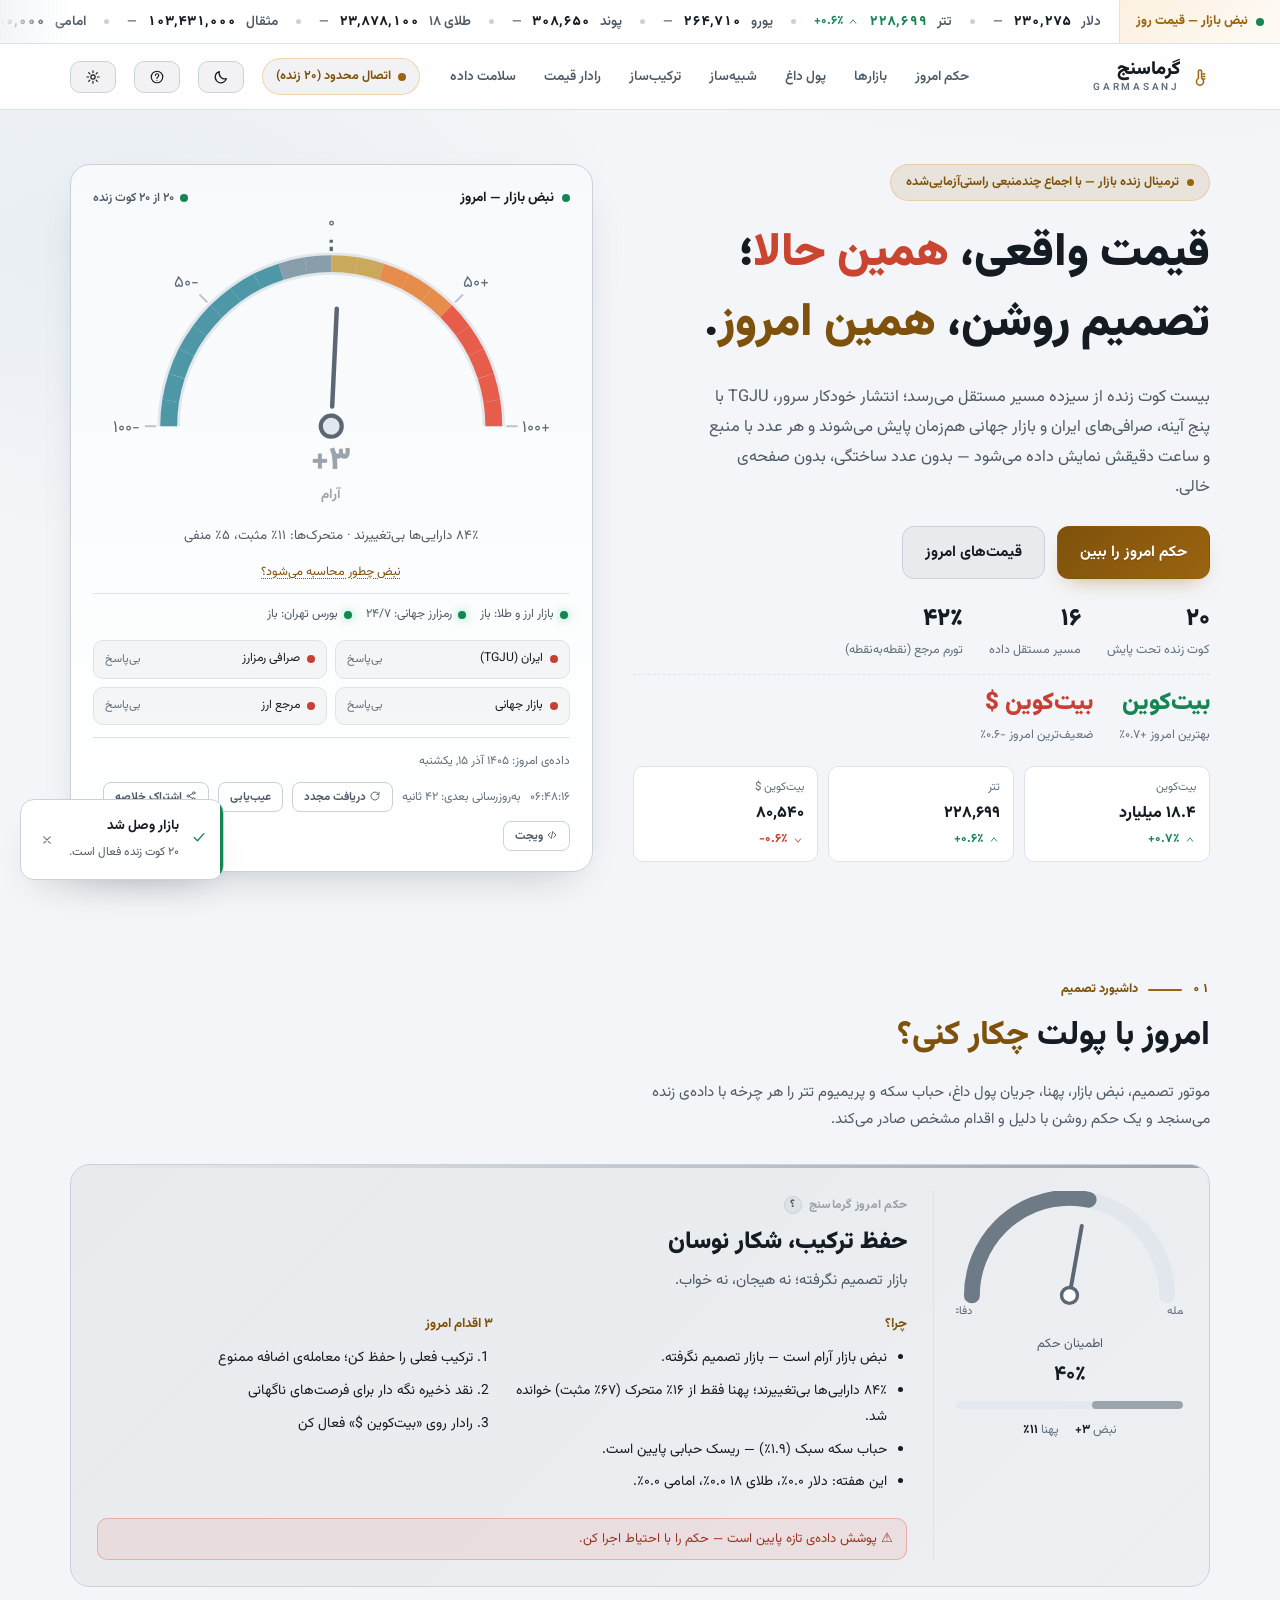
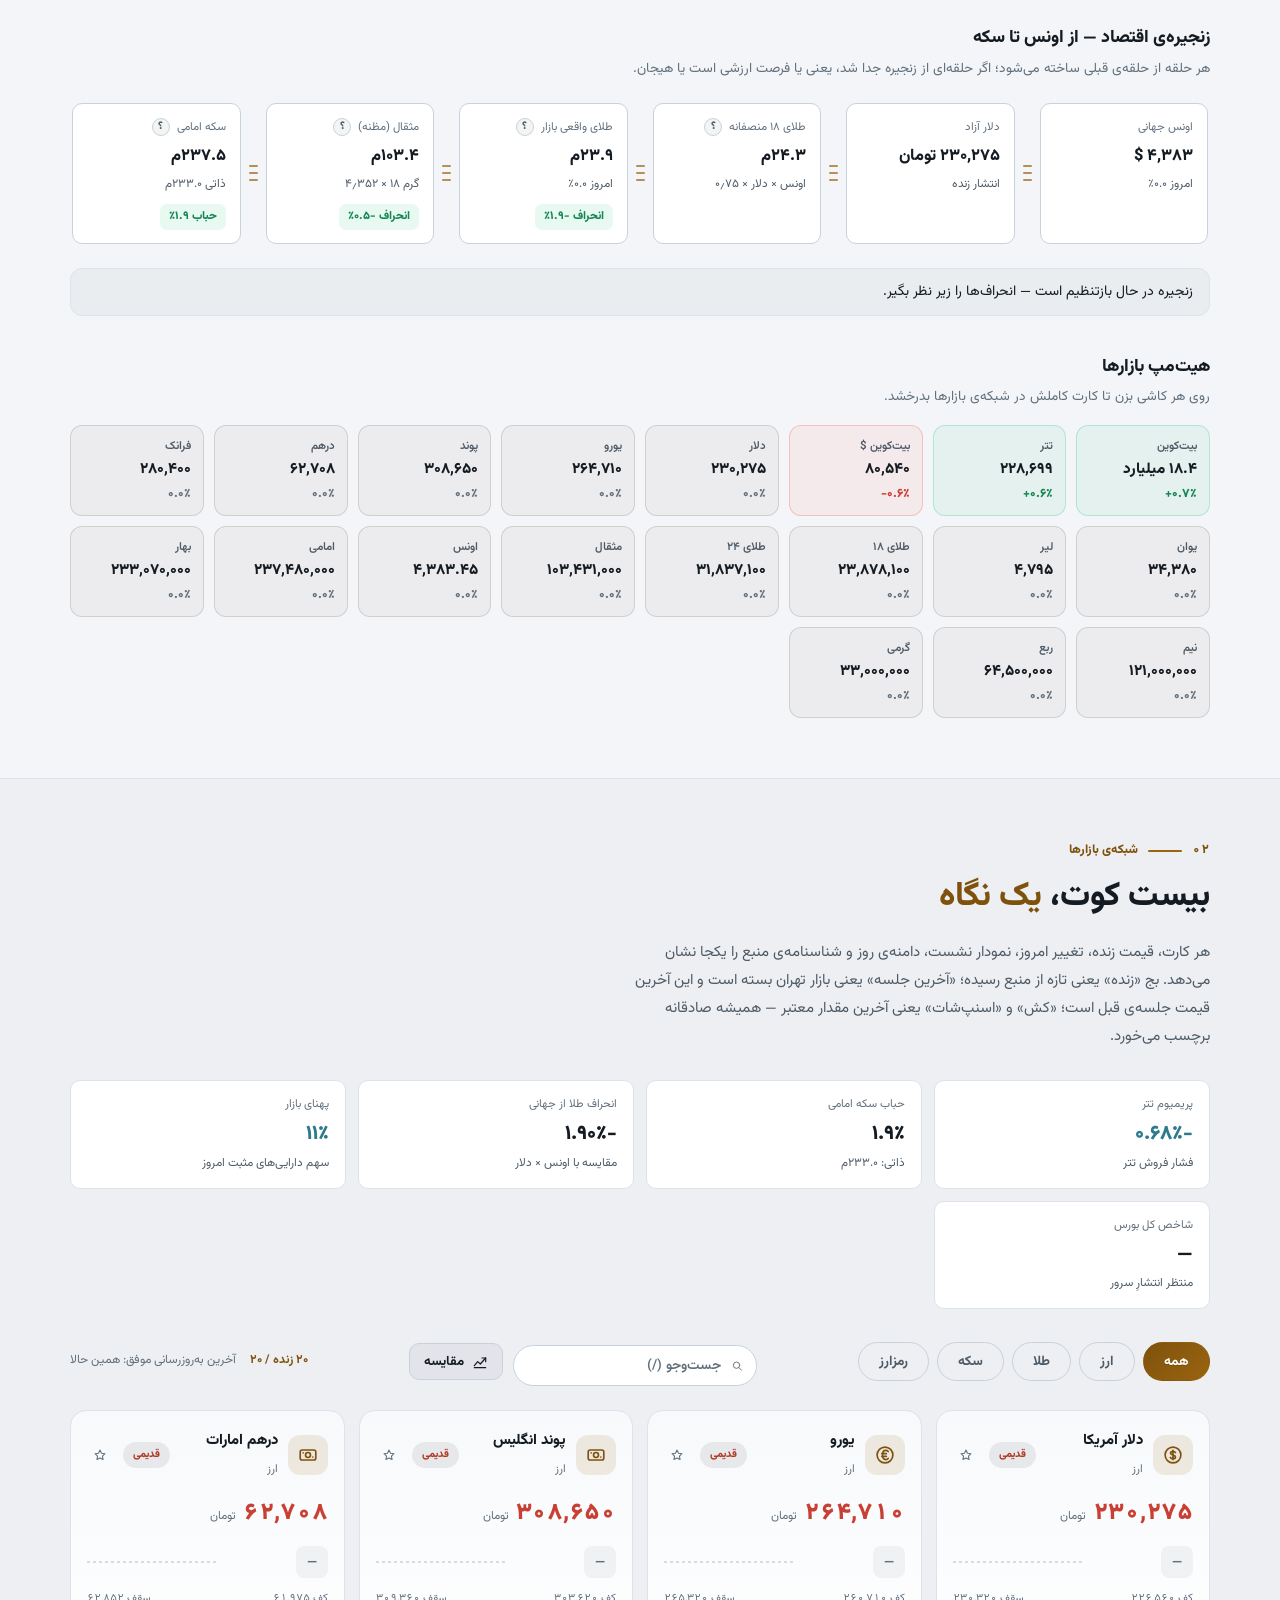
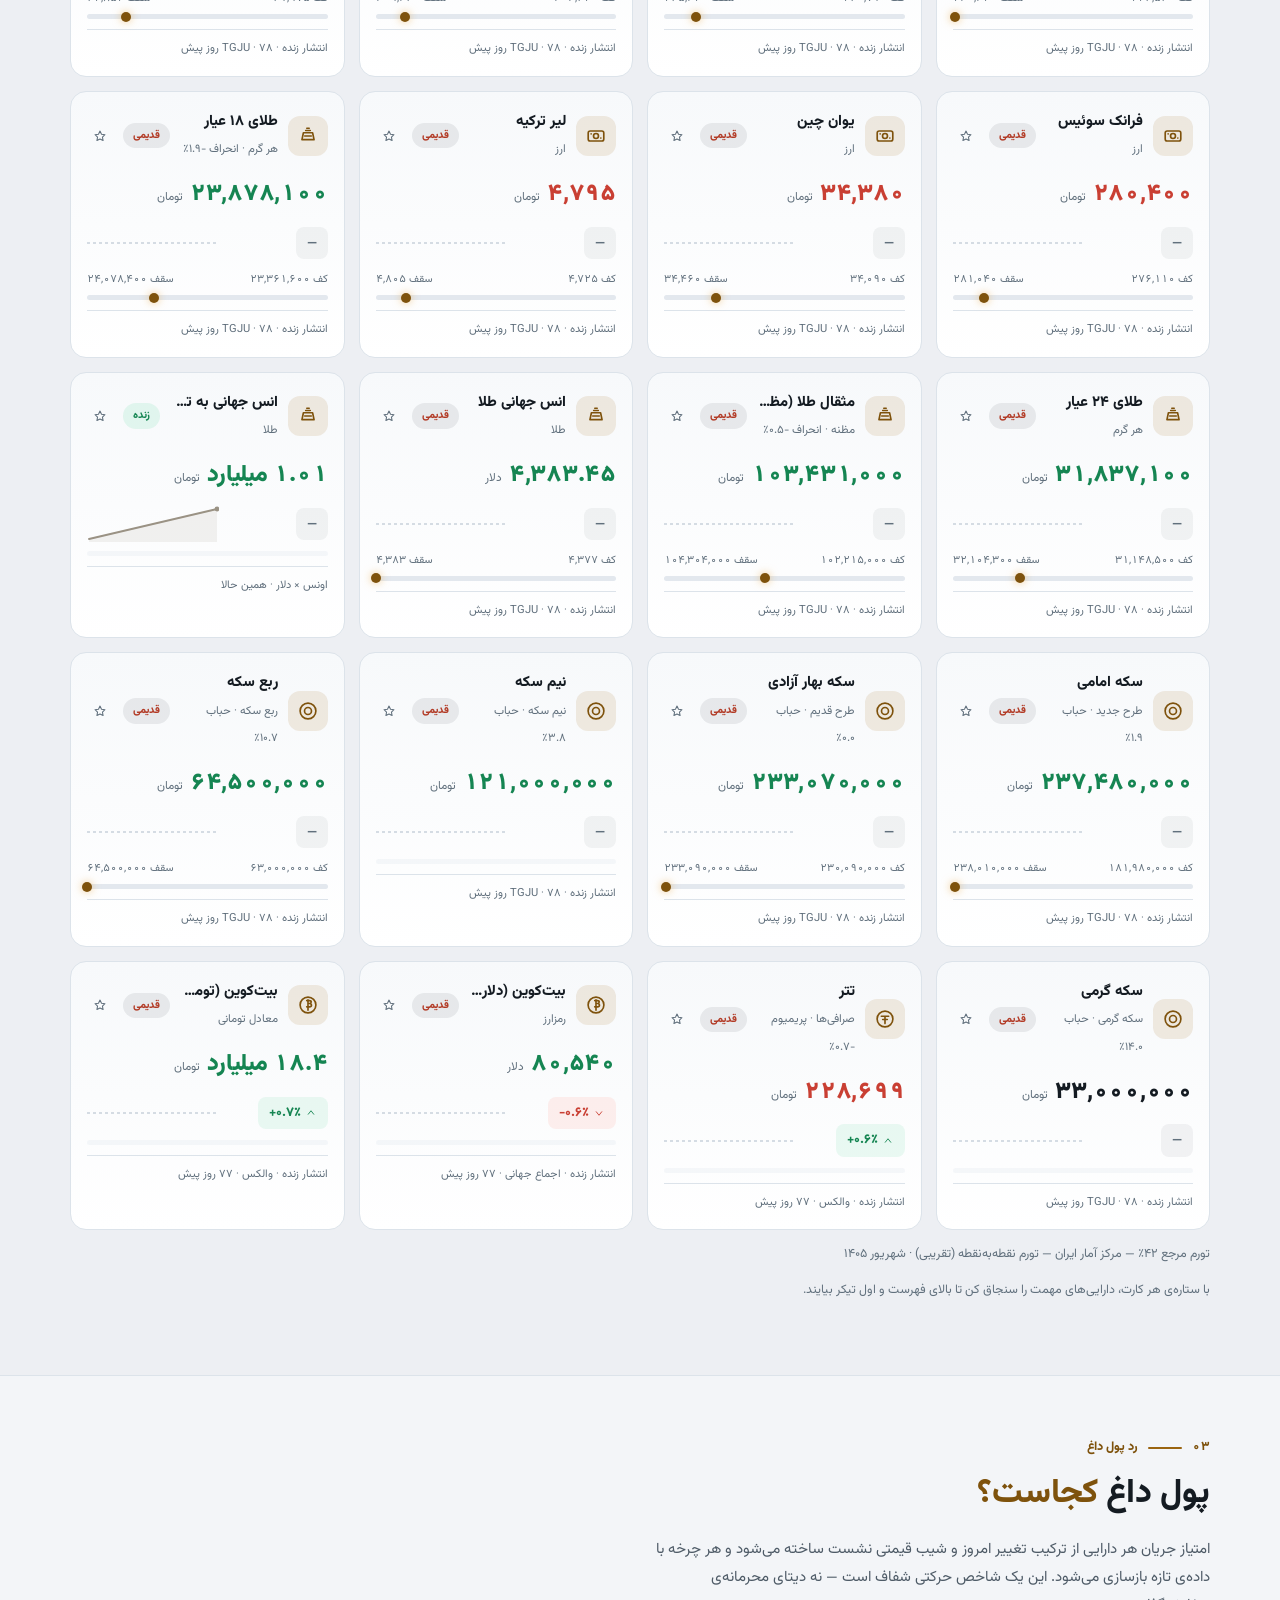
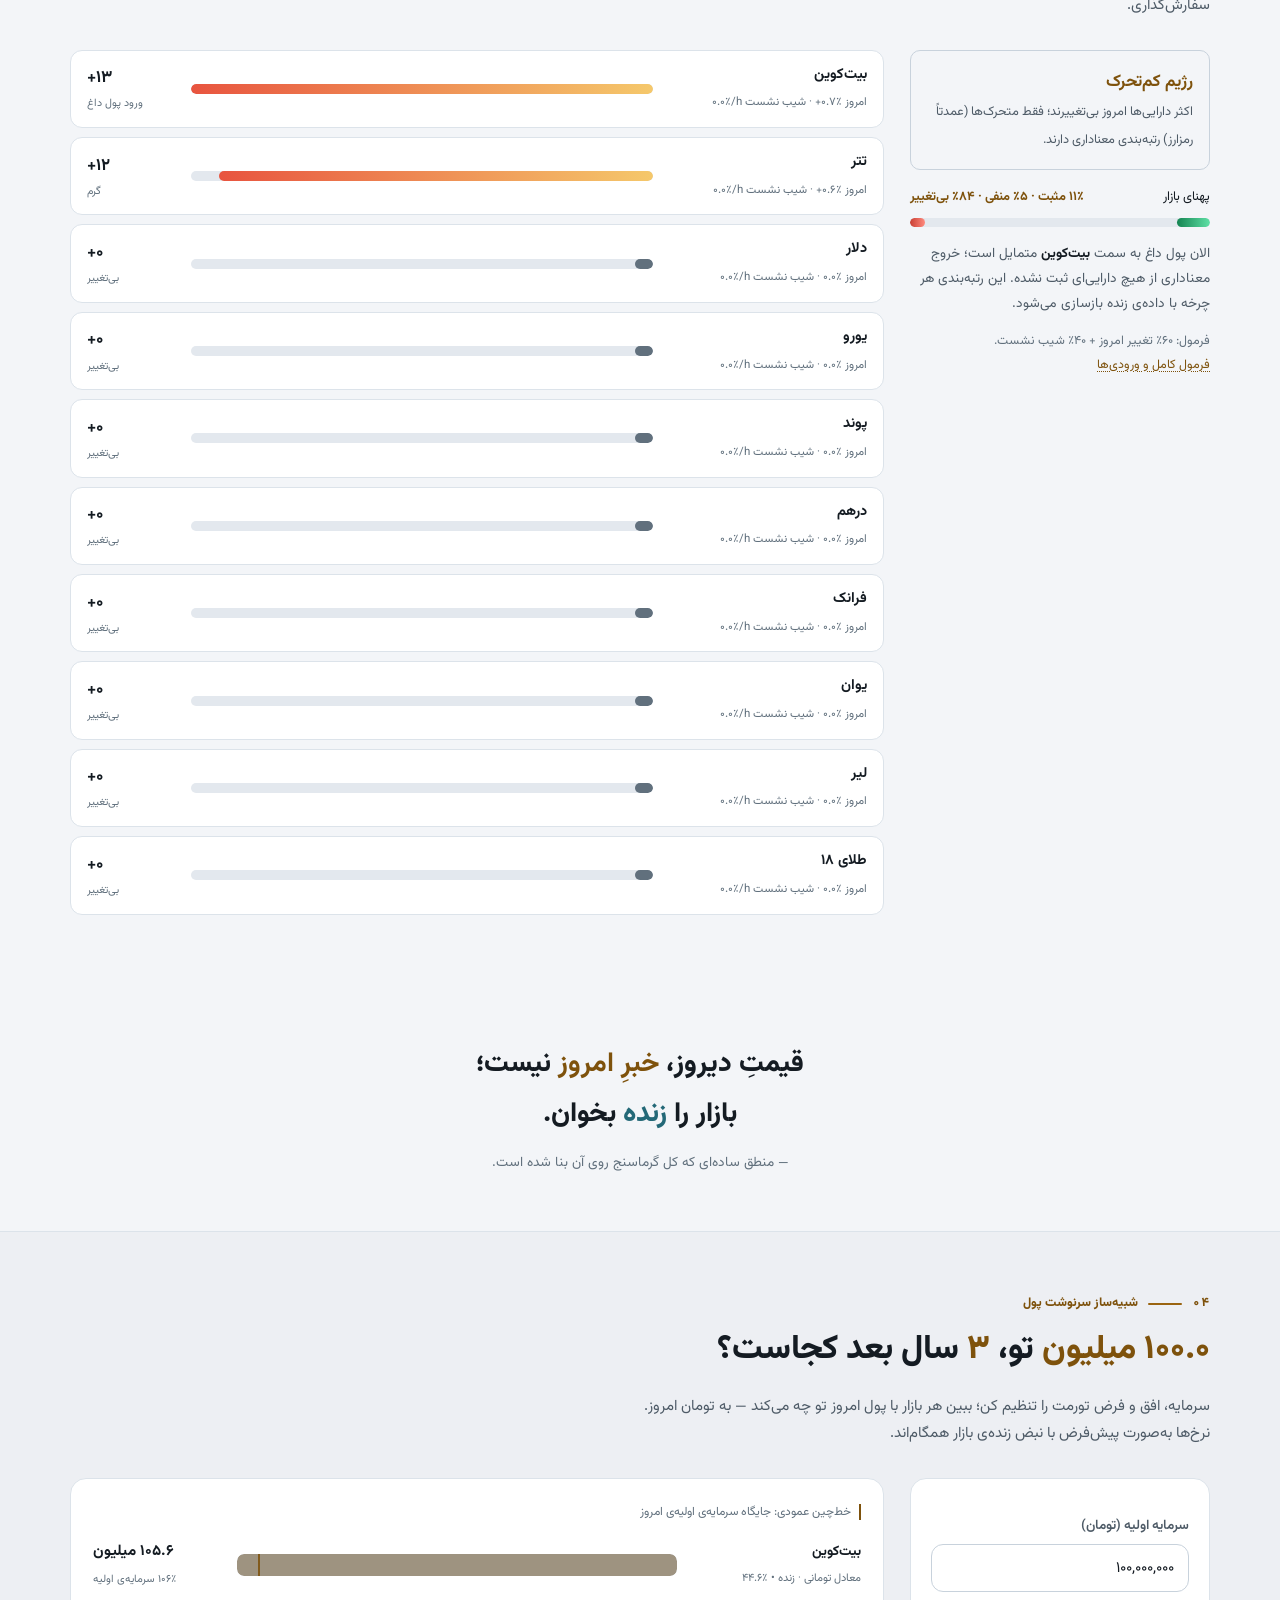
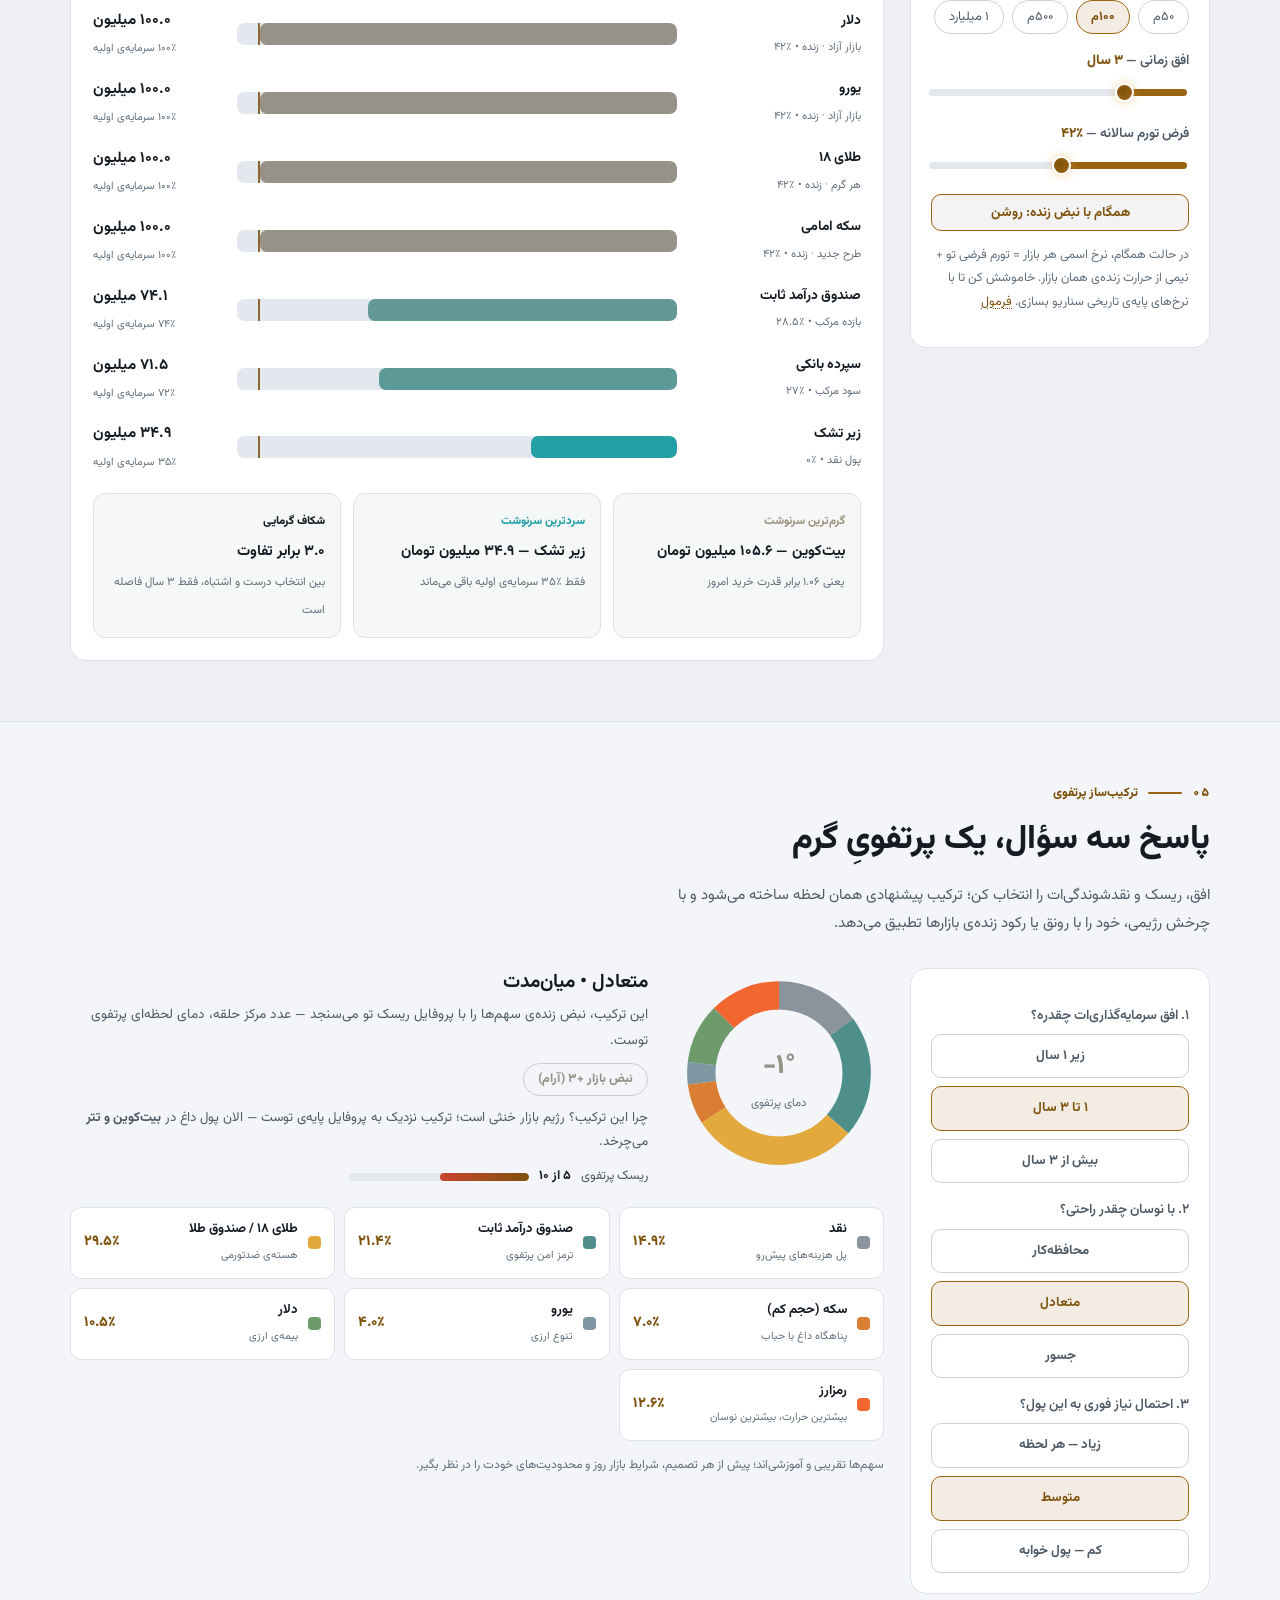
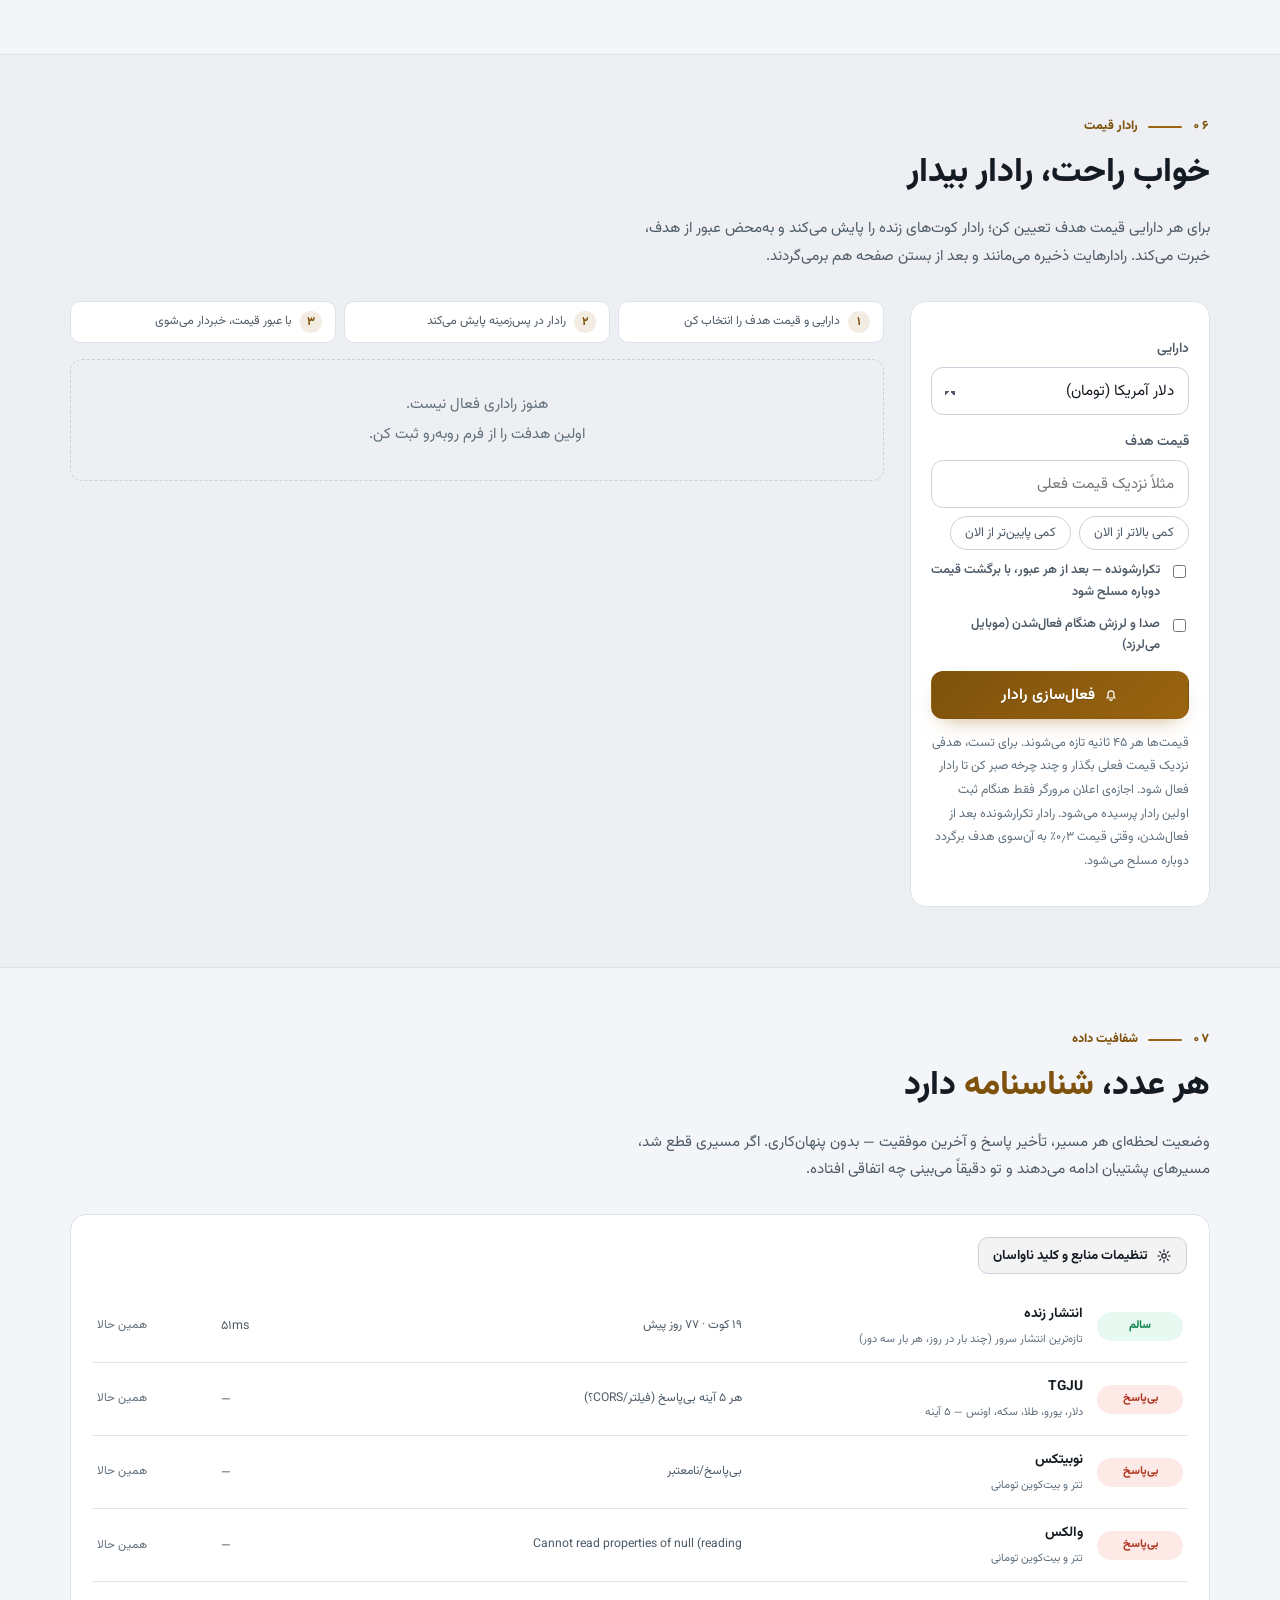
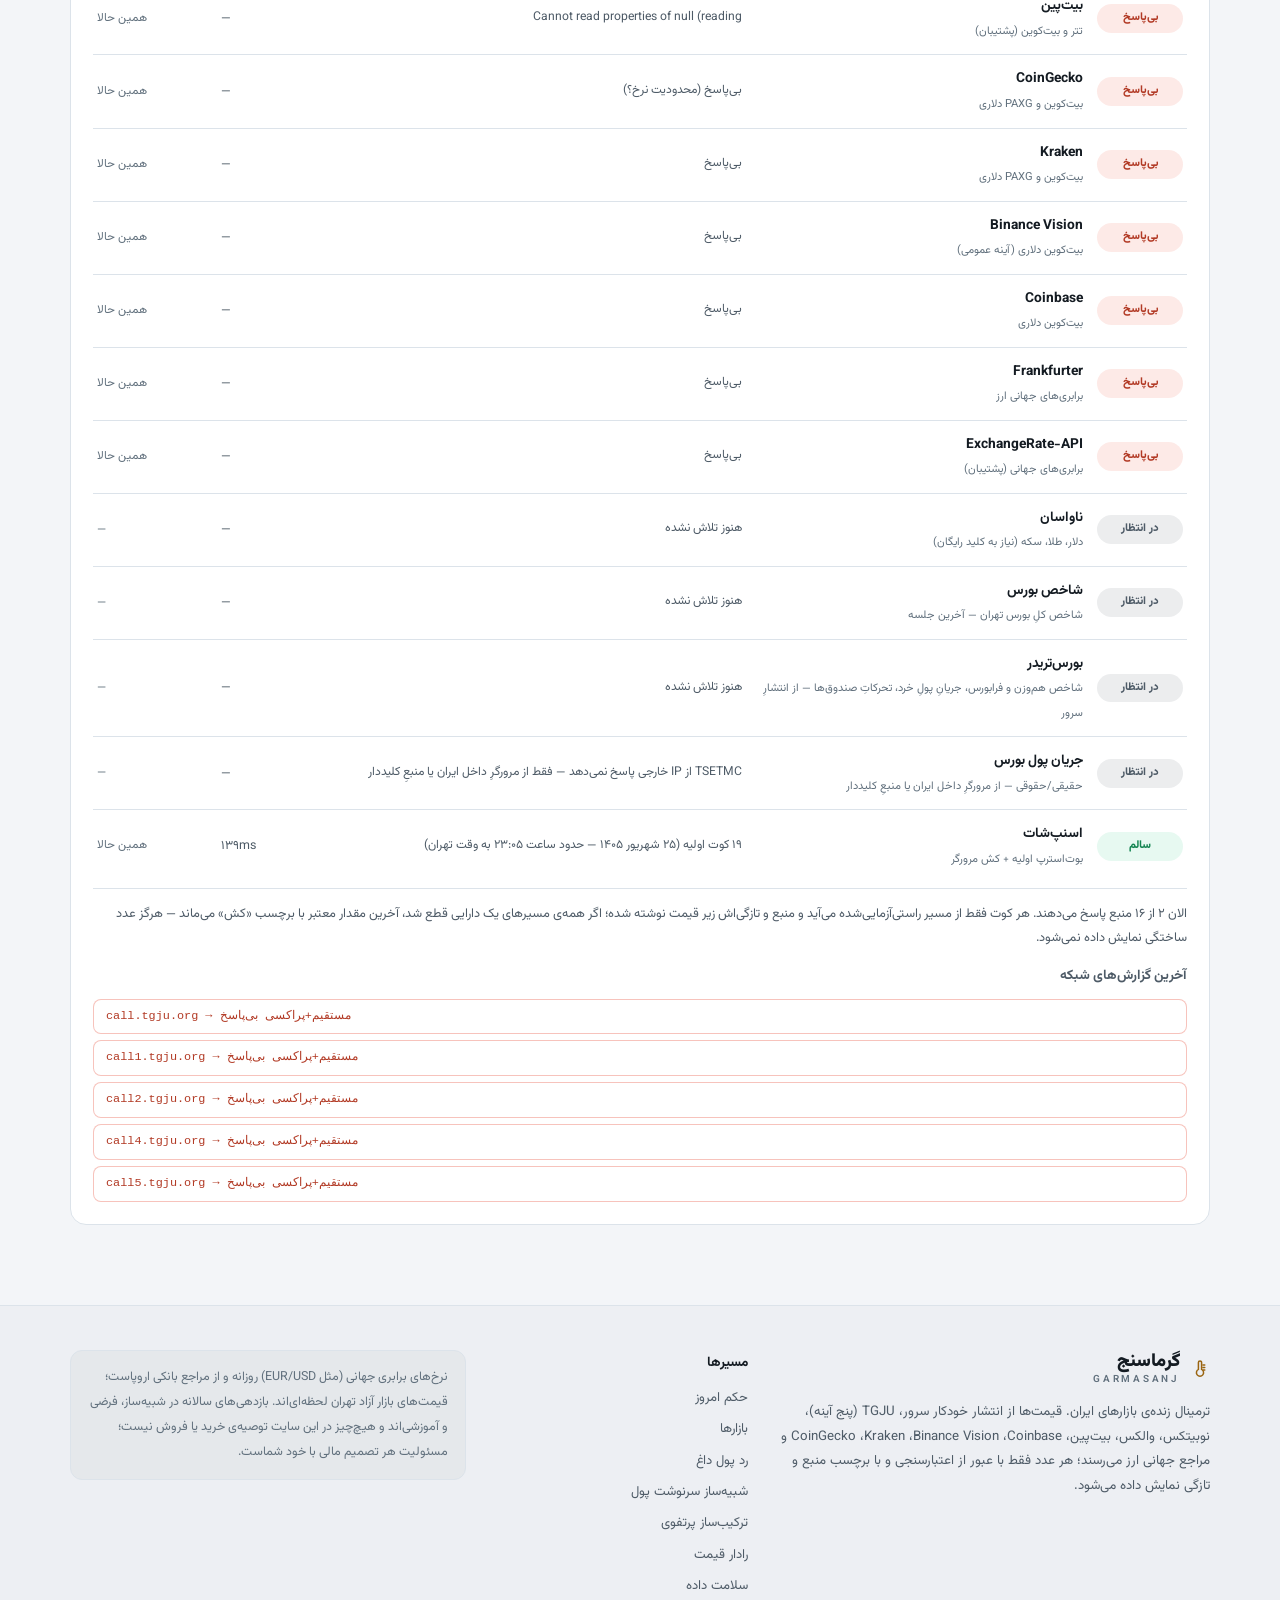
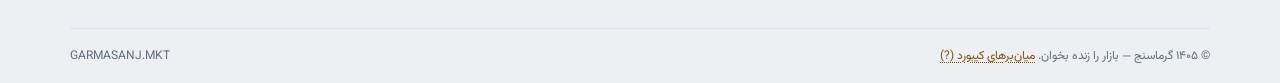
==== index.html @ bd3de67b "بورس‌تریدر: شاخص هم‌وزن/فرابورس، جریانِ پولِ خرد و تحرکاتِ صندوق‌ها (بدون کلید، با نگهبان) Co-author" ====
<!DOCTYPE html>
<html lang="fa" dir="rtl">
<head>
<meta charset="UTF-8">
<meta name="viewport" content="width=device-width, initial-scale=1">
<title>گرماسنج — ترمینال زنده بازارهای ایران | دلار، طلا، سکه و رمزارز</title>
<meta name="description" content="پایش زنده‌ی بازارهای ایران: دلار، یورو، طلا، سکه، تتر و بیت‌کوین با اجماع چندمنبعی راستی‌آزمایی‌شده، نبض بازار، زنجیره‌ی اونس تا سکه و حکم روزانه‌ی سرمایه‌گذاری.">
<meta name="theme-color" content="#0B0F14">
<link rel="canonical" href="https://alib11.github.io/Garmasanj-Eghtesad/">
<meta property="og:url" content="https://alib11.github.io/Garmasanj-Eghtesad/">
<meta property="og:type" content="website">
<meta property="og:locale" content="fa_IR">
<meta property="og:title" content="گرماسنج — ترمینال زنده بازارهای ایران">
<meta property="og:description" content="قیمت زنده، نبض بازار، زنجیره‌ی اونس تا سکه و حکم روزانه — همه از منابع راستی‌آزمایی‌شده.">
<meta name="twitter:card" content="summary">
<link rel="icon" href="data:image/svg+xml,%3Csvg xmlns='http://www.w3.org/2000/svg' viewBox='0 0 24 24'%3E%3Cpath fill='%23E8A33D' d='M12 2a2 2 0 0 1 2 2v9.2a5 5 0 1 1-4 0V4a2 2 0 0 1 2-2z'/%3E%3C/svg%3E">
<link rel="manifest" href="manifest.webmanifest">
<link rel="preconnect" href="https://fonts.googleapis.com">
<link rel="preconnect" href="https://fonts.gstatic.com" crossorigin>
<link href="https://fonts.googleapis.com/css2?family=Vazirmatn:wght@300;400;500;600;700;800;900&display=swap" rel="stylesheet">
<script>(function(){try{var t=localStorage.getItem('garmasanj_theme_v1');if(t){t=JSON.parse(t);}if(t!=='light'&&t!=='dark'){t=(window.matchMedia&&window.matchMedia('(prefers-color-scheme: light)').matches)?'light':null;}if(t){document.documentElement.setAttribute('data-theme',t);}}catch(e){}})();</script>
<link rel="stylesheet" href="assets/css/main.css">
<script type="application/ld+json">
{"@context":"https://schema.org","@type":"WebApplication","name":"گرماسنج","inLanguage":"fa-IR","applicationCategory":"FinanceApplication","operatingSystem":"Web","description":"ترمینال پایش زنده بازارهای ایران با اجماع چندمنبعی","offers":{"@type":"Offer","price":"0","priceCurrency":"IRT"}}
</script>
</head>
<body>
<a class="skip" href="#markets">پرش به بازارها</a>

<!-- مجموعه آیکون‌ها -->
<svg style="display:none" aria-hidden="true">
  <symbol id="i-thermo" viewBox="0 0 24 24"><path d="M12 3.5a1.9 1.9 0 0 1 1.9 1.9v8.3a4.3 4.3 0 1 1-3.8 0V5.4A1.9 1.9 0 0 1 12 3.5z"/><path d="M15.5 8.5h2.2M15.5 11.5h2.2M15.5 14.5h2.2"/></symbol>
  <symbol id="i-usd" viewBox="0 0 24 24"><circle cx="12" cy="12" r="8.6"/><path d="M12 6.8v10.4M14.7 9.4c-.5-.8-1.5-1.3-2.7-1.3-1.6 0-2.7.8-2.7 2 0 2.7 5.4 1.4 5.4 4.1 0 1.2-1.1 2-2.7 2-1.2 0-2.3-.6-2.8-1.5"/></symbol>
  <symbol id="i-eur" viewBox="0 0 24 24"><circle cx="12" cy="12" r="8.6"/><path d="M15.5 8.2c-.7-.8-1.7-1.2-2.8-1.2-2 0-3.4 1.4-3.4 5s1.4 5 3.4 5c1.1 0 2.1-.4 2.8-1.2M8.5 10.5h5M8.5 13.5h5"/></symbol>
  <symbol id="i-cur" viewBox="0 0 24 24"><rect x="3.5" y="6.5" width="17" height="11" rx="2.2"/><circle cx="12" cy="12" r="2.7"/><path d="M6.7 9.7v.01M17.3 14.3v.01"/></symbol>
  <symbol id="i-usdt" viewBox="0 0 24 24"><circle cx="12" cy="12" r="8.6"/><path d="M8 9h8M12 9v8M9.5 12.5h5"/></symbol>
  <symbol id="i-coin" viewBox="0 0 24 24"><circle cx="12" cy="12" r="8.6"/><circle cx="12" cy="12" r="3.8"/></symbol>
  <symbol id="i-gold" viewBox="0 0 24 24"><path d="M7 8.5h10l1.6 7.5H5.4L7 8.5z"/><path d="M9.5 6h5M10.7 3.5h2.6M8.4 12h7.2"/></symbol>
  <symbol id="i-btc" viewBox="0 0 24 24"><circle cx="12" cy="12" r="8.6"/><path d="M12 6.3v11.4M10.6 7.2h2.9c1.2 0 2 .6 2 1.6 0 .9-.8 1.5-1.9 1.6 1.3.1 2.2.7 2.2 1.8 0 1.1-.9 1.8-2.2 1.8h-3"/></symbol>
  <symbol id="i-up" viewBox="0 0 24 24"><path d="M6.5 14.5l5.5-7 5.5 7"/></symbol>
  <symbol id="i-down" viewBox="0 0 24 24"><path d="M6.5 9.5l5.5 7 5.5-7"/></symbol>
  <symbol id="i-bell" viewBox="0 0 24 24"><path d="M18 16.5H6l1.6-2.3v-4.1a4.4 4.4 0 0 1 8.8 0v4.1L18 16.5z"/><path d="M10.3 19a1.8 1.8 0 0 0 3.4 0"/></symbol>
  <symbol id="i-check" viewBox="0 0 24 24"><path d="M5.5 12.5l4.5 4.5 8.5-9.5"/></symbol>
  <symbol id="i-x" viewBox="0 0 24 24"><path d="M6.5 6.5l11 11M17.5 6.5l-11 11"/></symbol>
  <symbol id="i-clock" viewBox="0 0 24 24"><circle cx="12" cy="12" r="8.5"/><path d="M12 7.5V12l3.2 2.2"/></symbol>
  <symbol id="i-refresh" viewBox="0 0 24 24"><path d="M20 12a8 8 0 1 1-2.3-5.6M20 4.5V9h-4.5"/></symbol>
  <symbol id="i-share" viewBox="0 0 24 24"><circle cx="17.5" cy="6" r="2.4"/><circle cx="6.5" cy="12" r="2.4"/><circle cx="17.5" cy="18" r="2.4"/><path d="M8.6 10.9l6.8-3.8M8.6 13.1l6.8 3.8"/></symbol>
  <symbol id="i-star" viewBox="0 0 24 24"><path d="M12 3.6l2.6 5.4 5.9.8-4.3 4.1 1.1 5.9L12 17l-5.3 2.8 1.1-5.9-4.3-4.1 5.9-.8L12 3.6z"/></symbol>
  <symbol id="i-sun" viewBox="0 0 24 24"><circle cx="12" cy="12" r="4"/><path d="M12 2.5v2.4M12 19.1v2.4M2.5 12h2.4M19.1 12h2.4M5.3 5.3l1.7 1.7M17 17l1.7 1.7M18.7 5.3L17 7M7 17l-1.7 1.7"/></symbol>
  <symbol id="i-moon" viewBox="0 0 24 24"><path d="M20 14.5A8.5 8.5 0 0 1 9.5 4a8.5 8.5 0 1 0 10.5 10.5z"/></symbol>
  <symbol id="i-cmp" viewBox="0 0 24 24"><path d="M3.5 17.5l5-6 4 3.5 8-9"/><path d="M3.5 20.5h17"/><path d="M15 6h5.5v5.5"/></symbol>
  <symbol id="i-help" viewBox="0 0 24 24"><circle cx="12" cy="12" r="8.6"/><path d="M9.6 9.6a2.5 2.5 0 1 1 3.5 2.3c-.8.4-1.1.9-1.1 1.7v.4"/><path d="M12 17v.01"/></symbol>
  <symbol id="i-search" viewBox="0 0 24 24"><circle cx="10.5" cy="10.5" r="6"/><path d="M15 15l5 5"/></symbol>
  <symbol id="i-code" viewBox="0 0 24 24"><path d="M8.5 7.5L4 12l4.5 4.5M15.5 7.5L20 12l-4.5 4.5M13.5 5l-3 14"/></symbol>
  <symbol id="i-gear" viewBox="0 0 24 24"><circle cx="12" cy="12" r="3.2"/><path d="M12 2.8v2.6M12 18.6v2.6M2.8 12h2.6M18.6 12h2.6M5.5 5.5l1.8 1.8M16.7 16.7l1.8 1.8M18.5 5.5l-1.8 1.8M7.3 16.7l-1.8 1.8"/></symbol>
</svg>

<!-- تیکر زنده -->
<div class="ticker" role="marquee" aria-label="قیمت‌های زنده بازار">
  <div class="tk-label"><span class="live-dot"></span><span class="tk-label-txt">نبض بازار — قیمت روز</span></div>
  <div class="tk-vp"><div class="tk-track" id="tickerTrack"></div></div>
</div>

<!-- هدر -->
<header class="site-head">
  <div class="wrap head-in">
    <a class="brand" href="#" aria-label="گرماسنج — صفحه اصلی">
      <svg class="ic s20 b-ic"><use href="#i-thermo"/></svg>
      <span class="brand-t"><b>گرماسنج</b><small>GARMASANJ</small></span>
    </a>
    <nav class="nav" aria-label="ناوبری اصلی">
      <a href="#verdict">حکم امروز</a>
      <a href="#markets">بازارها</a>
      <a href="#hotmoney">پول داغ</a>
      <a href="#sim">شبیه‌ساز</a>
      <a href="#mix">ترکیب‌ساز</a>
      <a href="#radar">رادار قیمت</a>
      <a href="#health">سلامت داده</a>
    </nav>
    <span class="net-pill busy" id="netStatus"><i class="live-dot"></i>در حال اتصال…</span>
    <button class="btn btn-ghost sm icon-btn" id="themeBtn" type="button" title="تم روشن/تیره (t)" aria-label="تغییر تم روشن و تیره" aria-pressed="false"><svg class="ic s16 th-dark"><use href="#i-sun"/></svg><svg class="ic s16 th-light"><use href="#i-moon"/></svg></button>
    <button class="btn btn-ghost sm icon-btn" id="helpBtn" type="button" title="راهنما و میان‌برهای کیبورد (?)" aria-label="راهنما و میان‌برهای کیبورد"><svg class="ic s16"><use href="#i-help"/></svg></button>
    <button class="btn btn-ghost sm icon-btn" id="headSettingsBtn" title="تنظیمات منابع" aria-label="تنظیمات منابع"><svg class="ic s16"><use href="#i-gear"/></svg></button>
  </div>
</header>

<main>
<!-- هیرو -->
<section class="hero">
  <div class="wrap hero-grid">
    <div class="rv">
      <span class="kicker"><i></i>ترمینال زنده بازار — با اجماع چندمنبعی راستی‌آزمایی‌شده</span>
      <h1>قیمت واقعی، <em class="c-hot">همین حالا</em>؛<br>تصمیم روشن، <em class="c-gold">همین امروز</em>.</h1>
      <p class="hero-lead">بیست کوت زنده از سیزده مسیر مستقل می‌رسد؛ انتشار خودکار سرور، TGJU با پنج آینه، صرافی‌های ایران و بازار جهانی هم‌زمان پایش می‌شوند و هر عدد با منبع و ساعت دقیقش نمایش داده می‌شود — بدون عدد ساختگی، بدون صفحه‌ی خالی.</p>
      <div class="hero-cta">
        <a class="btn btn-primary" href="#verdict">حکم امروز را ببین</a>
        <a class="btn btn-ghost" href="#markets">قیمت‌های امروز</a>
      </div>
      <div class="hero-stats">
        <div class="hs"><b><span data-cnt="20" data-stat="assets">۰</span></b><small>کوت زنده تحت پایش</small></div>
        <div class="hs"><b><span data-cnt="13" data-stat="sources">۰</span></b><small>مسیر مستقل داده</small></div>
        <div class="hs"><b><span data-cnt="42" data-stat="inflation">۰</span>٪</b><small>تورم مرجع (نقطه‌به‌نقطه)</small></div>
      </div>
      <div class="hero-stats" id="heroStats2"></div>
      <div class="pulse-row" id="pulseCards" aria-live="polite"></div>
    </div>
    <div class="rv" data-d="2">
      <div class="gauge-card">
        <div class="gauge-head">
          <span><span class="live-dot"></span>نبض بازار — امروز</span>
          <span id="freshBadge"></span>
        </div>
        <div class="mood-wrap">
          <div id="moodSvg"></div>
          <div class="mood-center">
            <b id="moodNum" dir="ltr">+۰</b>
            <span class="mood-zone" id="moodZone">—</span>
          </div>
        </div>
        <p class="rg-msg" id="moodMsg">در حال دریافت داده…</p>
        <p class="micro mood-f"><button class="link-btn" type="button" data-formula="mood">نبض چطور محاسبه می‌شود؟</button></p>
        <div class="sess-strip" id="sessStrip"></div>
        <div class="src-strip" id="srcStrip"></div>
        <div class="src-foot">
          <span id="todayFa">—</span>
          <span class="src-right">
            <span id="srcClock">—</span>
            <span id="nextIn">در حال اتصال…</span>
            <button class="mini-btn" id="retryBtn" type="button" title="دریافت فوری"><svg class="ic s12" style="vertical-align:-2px"><use href="#i-refresh"/></svg> دریافت مجدد</button>
            <button class="mini-btn" id="diagBtn" type="button">عیب‌یابی</button>
            <button class="mini-btn" id="shareBtn" type="button" title="کپی یا اشتراک خلاصه‌ی قیمت‌ها و حکم امروز (s)"><svg class="ic s12" style="vertical-align:-2px"><use href="#i-share"/></svg> اشتراک خلاصه</button>
            <button class="mini-btn" id="embedBtn" type="button" title="کد جاسازی ویجت قیمت در سایت یا وبلاگ شما"><svg class="ic s12" style="vertical-align:-2px"><use href="#i-code"/></svg> ویجت</button>
          </span>
        </div>
      </div>
    </div>
  </div>
</section>

<!-- ۰۱: حکم امروز -->
<section id="verdict" class="sec">
  <div class="wrap">
    <div class="sec-head rv">
      <div class="eyebrow"><span class="en">۰۱</span><span class="el"></span><span>داشبورد تصمیم</span></div>
      <h2>امروز با پولت <span>چکار کنی؟</span></h2>
      <p class="sec-sub">موتور تصمیم، نبض بازار، پهنا، جریان پول داغ، حباب سکه و پریمیوم تتر را هر چرخه با داده‌ی زنده می‌سنجد و یک حکم روشن با دلیل و اقدام مشخص صادر می‌کند.</p>
    </div>
    <div class="rv" data-d="2" id="verdictBody" aria-live="polite"></div>
    <div class="rv">
      <h3 class="sub-h">زنجیره‌ی اقتصاد — از اونس تا سکه</h3>
      <p class="sub-s">هر حلقه از حلقه‌ی قبلی ساخته می‌شود؛ اگر حلقه‌ای از زنجیره جدا شد، یعنی یا فرصت ارزشی است یا هیجان.</p>
      <div id="chainFlow" class="chain-flow" aria-live="polite"></div>
      <p id="chainSignal" class="ch-signal"></p>
    </div>
    <div class="rv">
      <h3 class="sub-h">هیت‌مپ بازارها</h3>
      <p class="sub-s">روی هر کاشی بزن تا کارت کاملش در شبکه‌ی بازارها بدرخشد.</p>
      <div id="heatGrid" class="heat-grid"></div>
    </div>
  </div>
</section>

<!-- ۰۲: بازارها -->
<section id="markets" class="sec alt">
  <div class="wrap">
    <div class="sec-head rv">
      <div class="eyebrow"><span class="en">۰۲</span><span class="el"></span><span>شبکه‌ی بازارها</span></div>
      <h2>بیست کوت، <span>یک نگاه</span></h2>
      <p class="sec-sub">هر کارت، قیمت زنده، تغییر امروز، نمودار نشست، دامنه‌ی روز و شناسنامه‌ی منبع را یکجا نشان می‌دهد. بج «زنده» یعنی تازه از منبع رسیده؛ «آخرین جلسه» یعنی بازار تهران بسته است و این آخرین قیمت جلسه‌ی قبل است؛ «کش» و «اسنپ‌شات» یعنی آخرین مقدار معتبر — همیشه صادقانه برچسب می‌خورد.</p>
    </div>
    <div class="macro-strip rv" id="macroStrip" aria-live="polite"></div>
    <!-- ردیفِ مکملِ بورس: هم‌وزن، فرابورس، جریانِ پول و تحرکاتِ صندوق‌ها.
         فقط وقتی این داده واقعاً از انتشارِ سرور رسیده باشد پر می‌شود. -->
    <p class="micro rv" id="bourseTitle" hidden></p>
    <div class="macro-strip rv" id="bourseStrip" aria-live="polite" hidden></div>
    <div class="markets-bar rv">
      <div class="cat-tabs" role="tablist" aria-label="دسته‌بندی دارایی‌ها">
        <button class="cat-tab on" data-cat="all" role="tab" type="button" aria-selected="true">همه</button>
        <button class="cat-tab" data-cat="currency" role="tab" type="button" aria-selected="false">ارز</button>
        <button class="cat-tab" data-cat="gold" role="tab" type="button" aria-selected="false">طلا</button>
        <button class="cat-tab" data-cat="coin" role="tab" type="button" aria-selected="false">سکه</button>
        <button class="cat-tab" data-cat="crypto" role="tab" type="button" aria-selected="false">رمزارز</button>
      </div>
      <div class="markets-tools">
        <label class="search" for="qsearch"><svg class="ic s14"><use href="#i-search"/></svg><input id="qsearch" type="search" placeholder="جست‌وجو (/)" autocomplete="off" aria-label="جست‌وجوی دارایی"></label>
        <button class="btn btn-ghost sm" id="compareBtn" type="button" title="مقایسه‌ی دو دارایی روی یک نمودار (c)"><svg class="ic s16"><use href="#i-cmp"/></svg>مقایسه</button>
      </div>
      <div class="markets-meta"><span id="quotesCount"></span><span id="marketsUpdated">—</span></div>
    </div>
    <div class="asset-grid rv" data-d="2" id="assetGrid"></div>
    <p class="micro rv" id="inflNote"></p>
    <p class="micro rv" id="pinNote">با ستاره‌ی هر کارت، دارایی‌های مهمت را سنجاق کن تا بالای فهرست و اول تیکر بیایند.</p>
  </div>
</section>

<!-- ۰۳: رد پول داغ -->
<section id="hotmoney" class="sec">
  <div class="wrap">
    <div class="sec-head rv">
      <div class="eyebrow"><span class="en">۰۳</span><span class="el"></span><span>رد پول داغ</span></div>
      <h2>پول داغ <span>کجاست؟</span></h2>
      <p class="sec-sub">امتیاز جریان هر دارایی از ترکیب تغییر امروز و شیب قیمتی نشست ساخته می‌شود و هر چرخه با داده‌ی تازه بازسازی می‌شود. این یک شاخص حرکتی شفاف است — نه دیتای محرمانه‌ی سفارش‌گذاری.</p>
    </div>
    <div class="hot-grid">
      <aside class="rv">
        <div class="regime neutral" id="regimeBadge"><b>در حال محاسبه…</b><span></span></div>
        <div id="breadthMeter"></div>
        <p class="flow-note" id="flowNote"></p>
        <p class="micro">فرمول: ۶۰٪ تغییر امروز + ۴۰٪ شیب نشست. <button class="link-btn" type="button" data-formula="hot">فرمول کامل و ورودی‌ها</button></p>
      </aside>
      <div class="rv" data-d="2" id="flowBars"></div>
    </div>
  </div>
</section>

<!-- نقل‌قول -->
<section class="pull">
  <div class="wrap rv">
    <figure>
      <blockquote>قیمتِ دیروز، <b>خبرِ امروز</b> نیست؛<br>بازار را <span class="cold-w">زنده</span> بخوان.</blockquote>
      <figcaption>— منطق ساده‌ای که کل گرماسنج روی آن بنا شده است.</figcaption>
    </figure>
  </div>
</section>

<!-- ۰۴: شبیه‌ساز -->
<section id="sim" class="sec alt">
  <div class="wrap">
    <div class="sec-head rv">
      <div class="eyebrow"><span class="en">۰۴</span><span class="el"></span><span>شبیه‌ساز سرنوشت پول</span></div>
      <h2><span id="simTitleAmt">۱۰۰ میلیون</span> تو، <span id="simTitleYears">۳</span> سال بعد کجاست؟</h2>
      <p class="sec-sub">سرمایه، افق و فرض تورمت را تنظیم کن؛ ببین هر بازار با پول امروز تو چه می‌کند — به تومان امروز. نرخ‌ها به‌صورت پیش‌فرض با نبض زنده‌ی بازار همگام‌اند.</p>
    </div>
    <div class="sim-grid">
      <aside class="sim-controls panel rv">
        <label for="simAmount">سرمایه اولیه (تومان)</label>
        <input class="field" id="simAmount" inputmode="numeric" value="۱۰۰,۰۰۰,۰۰۰" autocomplete="off">
        <div class="chips">
          <button class="chip" type="button" data-v="50000000">۵۰م</button>
          <button class="chip on" type="button" data-v="100000000">۱۰۰م</button>
          <button class="chip" type="button" data-v="500000000">۵۰۰م</button>
          <button class="chip" type="button" data-v="1000000000">۱ میلیارد</button>
        </div>
        <label for="simYears">افق زمانی — <output id="simYearsOut">۳ سال</output></label>
        <input type="range" id="simYears" min="1" max="10" value="3">
        <label for="simInflation">فرض تورم سالانه — <output id="simInflOut">۴۲٪</output></label>
        <input type="range" id="simInflation" min="25" max="60" value="42">
        <div class="spacer" aria-hidden="true"></div>
        <button class="btn btn-ghost sm on" id="simSync" type="button" aria-pressed="true" style="width:100%;justify-content:center">همگام با نبض زنده: روشن</button>
        <p class="micro">در حالت همگام، نرخ اسمی هر بازار = تورم فرضی تو + نیمی از حرارت زنده‌ی همان بازار. خاموشش کن تا با نرخ‌های پایه‌ی تاریخی سناریو بسازی. <button class="link-btn" type="button" data-formula="sim">فرمول</button></p>
      </aside>
      <div class="sim-out rv" data-d="2">
        <div class="sim-caption"><span class="cap-line"></span>خط‌چین عمودی: جایگاه سرمایه‌ی اولیه‌ی امروز</div>
        <div id="simBars"></div>
        <div class="sim-report" id="simReport"></div>
      </div>
    </div>
  </div>
</section>

<!-- ۰۵: ترکیب‌ساز -->
<section id="mix" class="sec">
  <div class="wrap">
    <div class="sec-head rv">
      <div class="eyebrow"><span class="en">۰۵</span><span class="el"></span><span>ترکیب‌ساز پرتفوی</span></div>
      <h2>پاسخ سه سؤال، یک پرتفویِ گرم</h2>
      <p class="sec-sub">افق، ریسک و نقدشوندگی‌ات را انتخاب کن؛ ترکیب پیشنهادی همان لحظه ساخته می‌شود و با چرخش رژیمی، خود را با رونق یا رکود زنده‌ی بازارها تطبیق می‌دهد.</p>
    </div>
    <div class="mix-grid">
      <div class="mix-controls panel rv">
        <label>۱. افق سرمایه‌گذاری‌ات چقدره؟</label>
        <div class="seg" role="radiogroup" aria-label="افق سرمایه‌گذاری">
          <label><input type="radio" name="hz" value="1"><span>زیر ۱ سال</span></label>
          <label><input type="radio" name="hz" value="2" checked><span>۱ تا ۳ سال</span></label>
          <label><input type="radio" name="hz" value="3"><span>بیش از ۳ سال</span></label>
        </div>
        <label>۲. با نوسان چقدر راحتی؟</label>
        <div class="seg" role="radiogroup" aria-label="تحمل ریسک">
          <label><input type="radio" name="rk" value="1"><span>محافظه‌کار</span></label>
          <label><input type="radio" name="rk" value="2" checked><span>متعادل</span></label>
          <label><input type="radio" name="rk" value="3"><span>جسور</span></label>
        </div>
        <label>۳. احتمال نیاز فوری به این پول؟</label>
        <div class="seg" role="radiogroup" aria-label="نیاز به نقدشوندگی">
          <label><input type="radio" name="lq" value="1"><span>زیاد — هر لحظه</span></label>
          <label><input type="radio" name="lq" value="2" checked><span>متوسط</span></label>
          <label><input type="radio" name="lq" value="3"><span>کم — پول خوابه</span></label>
        </div>
      </div>
      <div class="rv" data-d="2">
        <div class="mix-top">
          <div class="mix-fig">
            <svg id="mixDonut" viewBox="0 0 200 200" role="img" aria-label="نمودار ترکیب پرتفوی"></svg>
            <div class="mix-c"><b id="mixTemp" dir="ltr">+۱۰°</b><span>دمای پرتفوی</span></div>
          </div>
          <div class="mix-sum">
            <h3 id="mixName">متعادل • میان‌مدت</h3>
            <p>این ترکیب، نبض زنده‌ی سهم‌ها را با پروفایل ریسک تو می‌سنجد — عدد مرکز حلقه، دمای لحظه‌ای پرتفوی توست.</p>
            <span id="mixVs"></span>
            <p id="mixWhy"></p>
            <div id="mixRisk"></div>
          </div>
        </div>
        <div class="mix-legend" id="mixLegend"></div>
        <p class="mix-note">سهم‌ها تقریبی و آموزشی‌اند؛ پیش از هر تصمیم، شرایط بازار روز و محدودیت‌های خودت را در نظر بگیر.</p>
      </div>
    </div>
  </div>
</section>

<!-- ۰۶: رادار -->
<section id="radar" class="sec alt">
  <div class="wrap">
    <div class="sec-head rv">
      <div class="eyebrow"><span class="en">۰۶</span><span class="el"></span><span>رادار قیمت</span></div>
      <h2>خواب راحت، رادار بیدار</h2>
      <p class="sec-sub">برای هر دارایی قیمت هدف تعیین کن؛ رادار کوت‌های زنده را پایش می‌کند و به‌محض عبور از هدف، خبرت می‌کند. رادارهایت ذخیره می‌مانند و بعد از بستن صفحه هم برمی‌گردند.</p>
    </div>
    <div class="radar-grid">
      <div class="radar-form panel rv">
        <label for="radarMarket">دارایی</label>
        <select class="field" id="radarMarket"></select>
        <label for="radarTarget">قیمت هدف</label>
        <input class="field" id="radarTarget" inputmode="numeric" placeholder="مثلاً نزدیک قیمت فعلی" autocomplete="off">
        <div class="quick">
          <button class="chip" type="button" data-rel="0.0015">کمی بالاتر از الان</button>
          <button class="chip" type="button" data-rel="-0.0015">کمی پایین‌تر از الان</button>
        </div>
        <label class="check"><input type="checkbox" id="radarRepeat"><span>تکرارشونده — بعد از هر عبور، با برگشت قیمت دوباره مسلح شود</span></label>
        <label class="check"><input type="checkbox" id="radarSound"><span>صدا و لرزش هنگام فعال‌شدن (موبایل می‌لرزد)</span></label>
        <div class="spacer" aria-hidden="true"></div>
        <button class="btn btn-primary" id="radarAdd" type="button" style="width:100%;justify-content:center"><svg class="ic s16"><use href="#i-bell"/></svg>فعال‌سازی رادار</button>
        <p class="micro">قیمت‌ها هر ۴۵ ثانیه تازه می‌شوند. برای تست، هدفی نزدیک قیمت فعلی بگذار و چند چرخه صبر کن تا رادار فعال شود. اجازه‌ی اعلان مرورگر فقط هنگام ثبت اولین رادار پرسیده می‌شود. رادار تکرارشونده بعد از فعال‌شدن، وقتی قیمت ۰٫۳٪ به آن‌سوی هدف برگردد دوباره مسلح می‌شود.</p>
      </div>
      <div class="rv" data-d="2">
        <div class="r-steps">
          <span><b>۱</b>دارایی و قیمت هدف را انتخاب کن</span>
          <span><b>۲</b>رادار در پس‌زمینه پایش می‌کند</span>
          <span><b>۳</b>با عبور قیمت، خبردار می‌شوی</span>
        </div>
        <div id="radarItems"></div>
        <div class="radar-empty" id="radarEmpty">هنوز راداری فعال نیست.<br>اولین هدفت را از فرم روبه‌رو ثبت کن.</div>
      </div>
    </div>
  </div>
</section>

<!-- ۰۷: سلامت داده -->
<section id="health" class="sec">
  <div class="wrap">
    <div class="sec-head rv">
      <div class="eyebrow"><span class="en">۰۷</span><span class="el"></span><span>شفافیت داده</span></div>
      <h2>هر عدد، <span>شناسنامه</span> دارد</h2>
      <p class="sec-sub">وضعیت لحظه‌ای هر مسیر، تأخیر پاسخ و آخرین موفقیت — بدون پنهان‌کاری. اگر مسیری قطع شد، مسیرهای پشتیبان ادامه می‌دهند و تو دقیقاً می‌بینی چه اتفاقی افتاده.</p>
    </div>
    <div class="health-wrap rv" data-d="2">
      <div class="health-actions">
        <button class="btn btn-ghost sm" id="srcSettingsBtn"><svg class="ic s16"><use href="#i-gear"/></svg>تنظیمات منابع و کلید ناواسان</button>
      </div>
      <div id="healthTable"></div>
      <p id="healthNote"></p>
      <div class="net-box">
        <h4>آخرین گزارش‌های شبکه</h4>
        <div id="netTail"></div>
      </div>
    </div>
  </div>
</section>
</main>

<!-- فوتر -->
<footer>
  <div class="wrap">
    <div class="foot-grid">
      <div>
        <a class="brand" href="#">
          <svg class="ic s20 b-ic"><use href="#i-thermo"/></svg>
          <span class="brand-t"><b>گرماسنج</b><small>GARMASANJ</small></span>
        </a>
        <p>ترمینال زنده‌ی بازارهای ایران. قیمت‌ها از انتشار خودکار سرور، TGJU (پنج آینه)، نوبیتکس، والکس، بیت‌پین، CoinGecko ،Kraken ،Binance Vision ،Coinbase و مراجع جهانی ارز می‌رسند؛ هر عدد فقط با عبور از اعتبارسنجی و با برچسب منبع و تازگی نمایش داده می‌شود.</p>
      </div>
      <div class="foot-nav">
        <b>مسیرها</b>
        <a href="#verdict">حکم امروز</a>
        <a href="#markets">بازارها</a>
        <a href="#hotmoney">رد پول داغ</a>
        <a href="#sim">شبیه‌ساز سرنوشت پول</a>
        <a href="#mix">ترکیب‌ساز پرتفوی</a>
        <a href="#radar">رادار قیمت</a>
        <a href="#health">سلامت داده</a>
      </div>
      <div>
        <div class="disc">نرخ‌های برابری جهانی (مثل EUR/USD) روزانه و از مراجع بانکی اروپاست؛ قیمت‌های بازار آزاد تهران لحظه‌ای‌اند. بازدهی‌های سالانه در شبیه‌ساز، فرضی و آموزشی‌اند و هیچ‌چیز در این سایت توصیه‌ی خرید یا فروش نیست؛ مسئولیت هر تصمیم مالی با خود شماست.</div>
      </div>
    </div>
    <div class="foot-bot">
      <span>© ۱۴۰۵ گرماسنج — بازار را زنده بخوان. <button class="link-btn" id="footHelpBtn" type="button">میان‌برهای کیبورد (?)</button></span>
      <span dir="ltr">GARMASANJ.MKT</span>
    </div>
  </div>
</footer>

<div id="toasts" aria-live="polite"></div>

<!-- مودال تنظیمات منابع -->
<div class="modal" id="settingsModal" aria-hidden="true">
  <div class="m-back" data-st-close></div>
  <div class="m-card" role="dialog" aria-modal="true" aria-label="تنظیمات منابع داده">
    <button class="m-x" data-st-close aria-label="بستن"><svg class="ic s16"><use href="#i-x"/></svg></button>
    <h3>تنظیمات منابع داده</h3>
    <p class="dg-sub">چهار راه برای قوی‌تر شدن داده‌ها در شبکه‌ی شما:</p>
    <label for="navKey">۱. کلید رایگان ناواسان (مسیر پشتیبان دلار، طلا و سکه)</label>
    <input class="field" id="navKey" type="text" placeholder="کلید API ناواسان" autocomplete="off" dir="ltr">
    <div class="set-row">
      <button class="btn btn-primary sm" id="navSave">ذخیره کلید</button>
      <button class="btn btn-ghost sm" id="navClear">حذف</button>
    </div>
    <p class="m-hint">کلید رایگان را از <b dir="ltr">navasan.tech</b> بگیرید؛ فقط در مرورگر خودتان ذخیره می‌شود و جایی ارسال نمی‌شود.</p>
    <label for="manUsd">۲. ورود دستی قیمت دلار (راه اضطراری)</label>
    <input class="field" id="manUsd" inputmode="numeric" placeholder="مثلاً ۲۳۰٬۵۰۰ تومان" autocomplete="off">
    <div class="set-row">
      <button class="btn btn-ghost sm" id="manSave">ثبت دستی</button>
      <button class="btn btn-ghost sm" id="manClear">حذف</button>
    </div>
    <p class="m-hint">اگر هیچ منبعی در شبکه‌ی شما پاسخ نمی‌دهد، دلار را دستی وارد کنید تا محاسبات فعال شود. قیمت دستی همیشه با برچسب «ورود دستی» مشخص است.</p>
    <label for="brsKey">۳. کلید رایگان BrsApi — جریانِ ورود و خروجِ پولِ بورس</label>
    <input class="field" id="brsKey" type="text" placeholder="کلید API BrsApi" autocomplete="off" dir="ltr">
    <div class="set-row">
      <button class="btn btn-primary sm" id="brsSave">ذخیره کلید</button>
      <button class="btn btn-ghost sm" id="brsTest">تست</button>
      <button class="btn btn-ghost sm" id="brsClear">حذف</button>
    </div>
    <p class="m-hint">کلیدِ رایگان را از <b dir="ltr">brsapi.ir</b> بگیرید؛ فقط در مرورگرِ خودتان ذخیره می‌شود و مستقیماً (بدون واسطه) ارسال می‌گردد. این مسیر فقط برای کاربرِ صاحبِ کلید فعال است، چون بازنشرِ آن به‌عنوانِ سرویسِ عمومی ممنوع است.</p>
    <label>۴. پاک‌سازی کش محلی</label>
    <div class="set-row">
      <button class="btn btn-ghost sm" id="cacheClear">پاک کردن کش قیمت‌ها</button>
    </div>
    <p class="m-hint">کش مرورگر فقط آخرین قیمت‌های معتبر را نگه می‌دارد تا در قطعی اینترنت صفحه خالی نماند.</p>
  </div>
</div>

<!-- مودال عیب‌یابی -->
<div class="modal" id="diagModal" aria-hidden="true">
  <div class="m-back" data-dg-close></div>
  <div class="m-card m-diag" role="dialog" aria-modal="true" aria-label="عیب‌یابی منابع داده">
    <button class="m-x" data-dg-close aria-label="بستن"><svg class="ic s16"><use href="#i-x"/></svg></button>
    <h3>عیب‌یابی منابع داده</h3>
    <p class="dg-sub">این گزارش دقیقاً نشان می‌دهد هر مسیر چه پاسخی داده، کدام منابع با هم توافق کردند و هر عدد نهایی از کجا آمده.</p>
    <div id="diagBody" class="dg-body"></div>
  </div>
</div>

<!-- مودال مقایسه -->
<div class="modal" id="compareModal" aria-hidden="true">
  <div class="m-back" data-cm-close></div>
  <div class="m-card m-wide" role="dialog" aria-modal="true" aria-label="مقایسه‌ی دو دارایی">
    <button class="m-x" data-cm-close aria-label="بستن"><svg class="ic s16"><use href="#i-x"/></svg></button>
    <h3>مقایسه‌ی دو دارایی</h3>
    <p class="dg-sub">هر دو سری از ابتدای بازه به ۱۰۰ نرمال می‌شوند؛ خطی که بالاتر تمام شود، در این بازه بیشتر رشد کرده.</p>
    <div class="cmp-controls">
      <select class="field" id="cmpA" aria-label="دارایی اول"></select>
      <span class="cmp-vs">در برابر</span>
      <select class="field" id="cmpB" aria-label="دارایی دوم"></select>
    </div>
    <div class="chips cmp-ranges" role="group" aria-label="بازه‌ی زمانی">
      <button class="chip" type="button" data-days="7">۷ روز</button>
      <button class="chip on" type="button" data-days="30">۳۰ روز</button>
      <button class="chip" type="button" data-days="90">۹۰ روز</button>
      <button class="chip" type="button" data-days="0">نشست امروز</button>
    </div>
    <div id="cmpBody"></div>
  </div>
</div>

<!-- مودال اطلاعات (فرمول‌ها، راهنما، کد جاسازی) -->
<div class="modal" id="infoModal" aria-hidden="true">
  <div class="m-back" data-if-close></div>
  <div class="m-card" role="dialog" aria-modal="true" aria-labelledby="infoTitle">
    <button class="m-x" data-if-close aria-label="بستن"><svg class="ic s16"><use href="#i-x"/></svg></button>
    <h3 id="infoTitle">—</h3>
    <div id="infoBody"></div>
  </div>
</div>

<!-- مودال جزئیات دارایی -->
<div class="modal" id="assetModal" aria-hidden="true">
  <div class="m-back" data-am-close></div>
  <div class="m-card" role="dialog" aria-modal="true" aria-label="جزئیات دارایی">
    <button class="m-x" data-am-close aria-label="بستن"><svg class="ic s16"><use href="#i-x"/></svg></button>
    <div id="assetModalBody"></div>
  </div>
</div>

<script src="assets/js/config.js"></script>
<script src="assets/js/utils.js"></script>
<script src="assets/js/data.js"></script>
<script src="assets/js/charts.js"></script>
<script src="assets/js/ui.js"></script>
<script src="assets/js/features.js"></script>
<script src="assets/js/app.js"></script>
</body>
</html>
---- assets/css/main.css ----
/* ============================================================
   گرماسنج — main.css (نسل ۳)
   دیزاین‌سیستم حرفه‌ای: سرمه‌ای عمیق + طلایی، کارت‌های شیشه‌ای،
   تایپوگرافی فارسی، انیمیشن‌های محجوب، ریسپانسیو کامل.
   ============================================================ */
:root{
  color-scheme:dark;
  --bg0:#0B0F14; --bg1:#0F151C; --bg2:#141C25; --card:#131A23; --card2:#182029;
  --line:#232E3A; --line2:#2C3947;
  --txt:#E9EEF3; --mut:#9AA5B0; --dim:#7D8994; /* dim: ۴٫۹:۱ روی کارت (WCAG AA برای متن ریز) */
  --gold:#E8A33D; --gold2:#F5C86B; --gold-dim:rgba(232,163,61,.14);
  --hot:#E8543F; --cold:#3E8E9E;
  --up:#3ECF8E; --down:#FF6B5E;
  --field:#0D1319; --track:#222B35; --track2:#2C3743; --toast:#1A232D; --modal:#151D26; --led:#3A444E;
  --tint1:rgba(255,255,255,.012); --tint2:rgba(255,255,255,.02); --tint3:rgba(255,255,255,.035); --tint4:rgba(255,255,255,.06);
  --bar-bg:rgba(11,15,20,.92); --head-bg:rgba(15,21,28,.88); --on-gold:#181206;
  --rad:16px; --rad-s:10px;
  --sh:0 18px 50px -18px rgba(0,0,0,.65);
  --font:"Vazirmatn",system-ui,"Segoe UI",Tahoma,sans-serif;
}
/* تم روشن — همه‌ی رنگ‌ها از توکن‌ها می‌آیند؛ کنتراست متن ریز ≥ ۴٫۵:۱ روی کارت سفید */
:root[data-theme="light"]{
  color-scheme:light;
  --bg0:#F3F5F8; --bg1:#FFFFFF; --bg2:#EDF1F5; --card:#FFFFFF; --card2:#F7F9FB;
  --line:#DCE3EA; --line2:#C8D2DC;
  --txt:#141B22; --mut:#4E5B67; --dim:#61707D;
  --gold:#9A6410; --gold2:#7E520C; --gold-dim:rgba(154,100,16,.12); /* در تم روشن gold2 تیره‌تر است (متن روی سفید ۶٫۸:۱) */
  --hot:#C9452F; --cold:#2C7A8B;
  --up:#158552; --down:#C93F33;
  --field:#FFFFFF; --track:#E3E8EE; --track2:#D3DAE2; --toast:#FFFFFF; --modal:#FFFFFF; --led:#C5CED8;
  --tint1:rgba(20,30,40,.025); --tint2:rgba(20,30,40,.035); --tint3:rgba(20,30,40,.05); --tint4:rgba(20,30,40,.08);
  --bar-bg:rgba(255,255,255,.94); --head-bg:rgba(255,255,255,.9); --on-gold:#FFFFFF;
  --sh:0 18px 40px -22px rgba(20,30,40,.28);
}
:root[data-theme="light"] .btn-primary,:root[data-theme="light"] .cat-tab.on,:root[data-theme="light"] .skip{color:#fff;text-shadow:0 1px 0 rgba(0,0,0,.15)}
:root[data-theme="light"] .btn-primary{box-shadow:0 10px 22px -12px rgba(154,100,16,.6)}
/* رنگ‌های ثابت داخل SVGهای تولیدشده (گیج نبض، عقربه‌ی حکم، اسپارک خالی، دونات) */
:root[data-theme="light"] [stroke="#22282E"]{stroke:#E1E7ED}
:root[data-theme="light"] [fill="#22282E"]{fill:#E1E7ED}
:root[data-theme="light"] [fill="#1A2026"]{fill:#FFFFFF}
:root[data-theme="light"] [fill="#8B949C"]{fill:#5B6874}
:root[data-theme="light"] [stroke="#C9CFD4"]{stroke:#3A4750}
:root[data-theme="light"] [stroke="#3A332A"]{stroke:#C9D2DB}
:root[data-theme="light"] [stroke="#454E57"]{stroke:#B9C4CE}
:root[data-theme="light"] [stroke="#9AA4AD"]{stroke:#5B6874}
:root[data-theme="light"] .regime.on b{color:#B23A25}
:root[data-theme="light"] .regime.off b{color:#236877}
:root[data-theme="light"] .h-badge.bad,:root[data-theme="light"] .qc-badge.stale,:root[data-theme="light"] .net-pill.off,:root[data-theme="light"] .ch-delta.hi,:root[data-theme="light"] .ch-signal.bad,:root[data-theme="light"] .dg-row.dg-bad b,:root[data-theme="light"] .dg-net.dg-bad{color:#B23A25}
:root[data-theme="light"] .v-warns span{color:#9B3324}
:root[data-theme="light"] .ch-delta.lo,:root[data-theme="light"] .qc-badge.session,:root[data-theme="light"] .pull .cold-w{color:#236877}
:root[data-theme="light"] .qc-badge.snap{color:#4E5F6B}
:root[data-theme="light"] .ticker .tk-label{color:var(--gold)}
:root[data-theme="light"] body{background:radial-gradient(1100px 480px at 85% -120px, rgba(154,100,16,.06), transparent 60%),radial-gradient(900px 500px at 8% 240px, rgba(44,122,139,.06), transparent 60%),var(--bg0)}
/* دکمه‌ی تم: در حالت تیره خورشید، در حالت روشن ماه */
#themeBtn .th-light{display:none}
:root[data-theme="light"] #themeBtn .th-light{display:inline-block}
:root[data-theme="light"] #themeBtn .th-dark{display:none}
*{box-sizing:border-box}
html{scroll-behavior:smooth}
/* لنگرها زیر تیکر+هدر چسبان پنهان نشوند */
.sec,#verdict,#markets,#hotmoney,#sim,#mix,#radar,#health{scroll-margin-top:112px}
@media (max-width:640px){.sec,#verdict,#markets,#hotmoney,#sim,#mix,#radar,#health{scroll-margin-top:96px}}
body{
  margin:0; font-family:var(--font); color:var(--txt);
  background:
    radial-gradient(1100px 480px at 85% -120px, rgba(232,163,61,.07), transparent 60%),
    radial-gradient(900px 500px at 8% 240px, rgba(62,142,158,.06), transparent 60%),
    var(--bg0);
  line-height:1.85; font-size:15px; overflow-x:hidden;
}
::selection{background:rgba(232,163,61,.32)}
.wrap{max-width:1180px;margin:0 auto;padding:0 20px}
.skip{position:absolute;right:12px;top:-60px;background:var(--gold);color:var(--on-gold);padding:8px 16px;border-radius:10px;z-index:200;font-weight:700;text-decoration:none;transition:top .2s}
.skip:focus{top:12px}
a{color:inherit}
h1,h2,h3{line-height:1.5;margin:0 0 .5em}
h2{font-size:clamp(1.5rem,3.4vw,2.1rem);font-weight:800}
h2 span{color:var(--gold2)}
:focus-visible{outline:2px solid var(--gold);outline-offset:2px;border-radius:6px}

/* آیکون‌ها */
.ic{fill:none;stroke:currentColor;stroke-width:1.8;stroke-linecap:round;stroke-linejoin:round;vertical-align:-3px}
.s12{width:12px;height:12px}.s14{width:14px;height:14px}.s16{width:16px;height:16px}
.s18{width:18px;height:18px}.s20{width:20px;height:20px}.s22{width:22px;height:22px}

/* دکمه‌ها و فیلدها */
.btn{display:inline-flex;align-items:center;gap:8px;border:1px solid transparent;border-radius:12px;
  padding:11px 22px;font-family:var(--font);font-size:.95rem;font-weight:700;cursor:pointer;
  text-decoration:none;transition:transform .15s,box-shadow .2s,background .2s,border-color .2s}
.btn:active{transform:translateY(1px)}
.btn-primary{background:linear-gradient(135deg,var(--gold2),var(--gold));color:var(--on-gold);box-shadow:0 10px 26px -10px rgba(232,163,61,.55)}
.btn-primary:hover{box-shadow:0 14px 32px -10px rgba(232,163,61,.7)}
.btn-ghost{background:var(--tint3);border-color:var(--line2);color:var(--txt)}
.btn-ghost:hover{border-color:var(--gold);background:var(--gold-dim)}
.btn.sm{padding:7px 14px;font-size:.83rem;border-radius:10px}
.btn.on{border-color:var(--gold);color:var(--gold2)}
.icon-btn{padding:9px 11px}
.field{width:100%;background:var(--field);border:1px solid var(--line2);border-radius:12px;color:var(--txt);
  font-family:var(--font);font-size:.95rem;padding:11px 14px;transition:border-color .2s}
.field:focus{border-color:var(--gold);outline:none}
select.field{appearance:none;background-image:linear-gradient(45deg,transparent 50%,var(--mut) 50%),linear-gradient(135deg,var(--mut) 50%,transparent 50%);background-position:calc(0% + 18px) 55%,calc(0% + 13px) 55%;background-size:5px 5px;background-repeat:no-repeat}
label{display:block;font-size:.85rem;color:var(--mut);margin:14px 0 6px;font-weight:600}
.micro{font-size:.78rem;color:var(--dim);line-height:1.9}
.chip{background:var(--field);border:1px solid var(--line2);color:var(--mut);border-radius:999px;
  font-family:var(--font);font-size:.8rem;padding:6px 14px;cursor:pointer;transition:all .2s}
.chip:hover{border-color:var(--gold);color:var(--txt)}
.chip.on{background:var(--gold-dim);border-color:var(--gold);color:var(--gold2);font-weight:700}

/* ---------------- تیکر ---------------- */
.ticker{display:flex;align-items:stretch;background:var(--bar-bg);border-bottom:1px solid var(--line);
  position:sticky;top:0;z-index:60;backdrop-filter:blur(10px)}
.tk-label{display:flex;align-items:center;gap:8px;padding:9px 16px;font-size:.8rem;font-weight:800;color:var(--gold2);
  background:linear-gradient(135deg,rgba(232,163,61,.16),rgba(232,163,61,.05));border-left:1px solid var(--line);white-space:nowrap}
.live-dot{width:8px;height:8px;border-radius:50%;background:var(--up);box-shadow:0 0 0 0 rgba(62,207,142,.6);animation:ping 1.8s infinite}
@keyframes ping{70%{box-shadow:0 0 0 9px rgba(62,207,142,0)}100%{box-shadow:0 0 0 0 rgba(62,207,142,0)}}
.tk-vp{overflow:hidden;flex:1;position:relative}
.tk-vp::after{content:"";position:absolute;left:0;top:0;bottom:0;width:70px;background:linear-gradient(to right,var(--bg0),transparent);pointer-events:none}
.tk-track{display:inline-flex;align-items:center;gap:0;white-space:nowrap;padding:9px 0;animation:tick 55s linear infinite;width:max-content}
.tk-vp:hover .tk-track{animation-play-state:paused}
@keyframes tick{to{transform:translateX(50%)}}
[dir="rtl"] .tk-track{animation-name:tickR}
@keyframes tickR{to{transform:translateX(-50%)}}
.tk{display:inline-flex;align-items:center;gap:10px;padding:0 18px;font-size:.85rem}
.tk-n{color:var(--mut);font-weight:600}
.tk-p{font-weight:800;font-variant-numeric:tabular-nums}
.tk-p.fu{color:var(--up)}.tk-p.fd{color:var(--down)}
.tk-c{display:inline-flex;align-items:center;gap:3px;font-size:.78rem;font-weight:700}
.tk-c.up{color:var(--up)}.tk-c.down{color:var(--down)}.tk-c.z{color:var(--dim)}
.tk-sep{width:5px;height:5px;border-radius:50%;background:var(--line2)}

/* ---------------- هدر ---------------- */
.site-head{position:sticky;top:41px;z-index:55;background:var(--head-bg);backdrop-filter:blur(14px);border-bottom:1px solid var(--line)}
.head-in{display:flex;align-items:center;gap:18px;padding:12px 20px}
.brand{display:flex;align-items:center;gap:10px;text-decoration:none}
.b-ic{color:var(--gold)}
.brand-t{display:flex;flex-direction:column;line-height:1.3}
.brand-t b{font-size:1.15rem;font-weight:900}
.brand-t small{font-size:.62rem;letter-spacing:.28em;color:var(--dim);font-weight:600}
.nav{display:flex;gap:4px;margin-inline-start:auto}
.nav a{text-decoration:none;font-size:.85rem;font-weight:600;color:var(--mut);padding:8px 12px;border-radius:10px;transition:all .2s}
.nav a:hover{color:var(--txt);background:var(--tint4)}
.net-pill{display:inline-flex;align-items:center;gap:7px;font-size:.78rem;font-weight:700;
  border:1px solid var(--line2);border-radius:999px;padding:6px 13px;background:var(--tint3)}
.net-pill.busy{color:var(--gold2);border-color:rgba(232,163,61,.4)}
.net-pill.ok{color:var(--up);border-color:rgba(62,207,142,.35)}
.net-pill.alt{color:var(--gold2);border-color:rgba(232,163,61,.4)}
.net-pill.off{color:#F08678;border-color:rgba(232,84,63,.45)}
.s-dot{width:8px;height:8px;border-radius:50%;background:var(--dim)}
.s-dot.ok{background:var(--up)}.s-dot.alt{background:var(--gold)}.s-dot.off{background:var(--down)}.s-dot.wait{background:var(--dim);animation:blink 1.2s infinite}
@keyframes blink{50%{opacity:.35}}

/* ---------------- هیرو ---------------- */
.hero{padding:54px 0 46px;position:relative}
.hero-grid{display:grid;grid-template-columns:1.05fr .95fr;gap:40px;align-items:start}
.kicker{display:inline-flex;align-items:center;gap:8px;font-size:.78rem;font-weight:700;color:var(--gold2);
  border:1px solid rgba(232,163,61,.35);background:var(--gold-dim);border-radius:999px;padding:6px 15px;margin-bottom:18px}
.kicker i{width:7px;height:7px;border-radius:50%;background:var(--gold);animation:blink 1.6s infinite}
.hero h1{font-size:clamp(1.9rem,4.6vw,2.9rem);font-weight:900}
.c-hot{color:var(--hot);font-style:normal}.c-gold{color:var(--gold2);font-style:normal}
.hero-lead{color:var(--mut);font-size:1.02rem;max-width:56ch}
.hero-cta{display:flex;gap:12px;margin:24px 0;flex-wrap:wrap}
.hero-stats{display:flex;gap:26px;margin:6px 0 4px;flex-wrap:wrap}
.hs b{font-size:1.5rem;font-weight:900;display:block;line-height:1.4}
.hs b.up{color:var(--up)}.hs b.down{color:var(--down)}
.hs small{color:var(--dim);font-size:.78rem}
#heroStats2{margin-top:10px;padding-top:12px;border-top:1px dashed var(--line)}
.pulse-row{display:grid;grid-template-columns:repeat(3,1fr);gap:10px;margin-top:18px}
.pulse{background:var(--card);border:1px solid var(--line);border-radius:var(--rad-s);padding:10px 13px}
.pulse .p-n{display:block;font-size:.72rem;color:var(--dim)}
.pulse .p-v{display:block;font-weight:800;font-size:1rem}
.pulse .p-c{font-size:.78rem;font-weight:700;display:flex;align-items:center;gap:4px}
.p-c.up{color:var(--up)}.p-c.down{color:var(--down)}.p-c.z{color:var(--dim)}
.pulse-skel{grid-column:1/-1;color:var(--dim);font-size:.85rem;border:1px dashed var(--line2);border-radius:var(--rad-s);padding:14px;text-align:center}

/* کارت گیج */
.gauge-card{background:linear-gradient(180deg,var(--card2),var(--card));border:1px solid var(--line2);
  border-radius:20px;padding:20px 22px;box-shadow:var(--sh)}
.gauge-head{display:flex;justify-content:space-between;align-items:center;font-size:.85rem;font-weight:700;margin-bottom:6px}
.gauge-head>span:first-child{display:flex;align-items:center;gap:8px}
#freshBadge{font-size:.75rem;color:var(--mut);display:flex;align-items:center;gap:6px;font-weight:600}
.mood-wrap{position:relative}
.mood-center{position:absolute;left:0;right:0;bottom:6px;text-align:center;pointer-events:none}
.mood-center b{font-size:2rem;font-weight:900;display:block;line-height:1.2}
.mood-zone{font-size:.85rem;font-weight:700}
.rg-msg{font-size:.83rem;color:var(--mut);text-align:center;margin:10px 0 12px;min-height:1.8em}
.sess-strip{display:flex;gap:14px;flex-wrap:wrap;font-size:.76rem;color:var(--mut);padding:10px 2px;border-top:1px solid var(--line)}
.sess{display:flex;align-items:center;gap:6px}
.sess small{color:var(--dim);font-size:.7rem}
.led{width:8px;height:8px;border-radius:50%;background:var(--led)}
.led.on{background:var(--up);box-shadow:0 0 8px rgba(62,207,142,.7)}
.src-strip{display:grid;grid-template-columns:1fr 1fr;gap:8px;margin:4px 0 12px}
.src{display:flex;align-items:center;gap:7px;font-size:.76rem;background:var(--tint2);
  border:1px solid var(--line);border-radius:10px;padding:7px 11px}
.src em{font-style:normal;color:var(--dim);margin-inline-start:auto;font-size:.72rem}
.src-foot{display:flex;justify-content:space-between;align-items:center;gap:10px;flex-wrap:wrap;
  font-size:.75rem;color:var(--dim);border-top:1px solid var(--line);padding-top:12px}
.src-right{display:flex;align-items:center;gap:9px;flex-wrap:wrap}
.mini-btn{background:transparent;border:1px solid var(--line2);color:var(--mut);border-radius:8px;
  font-family:var(--font);font-size:.72rem;font-weight:700;padding:5px 11px;cursor:pointer;transition:all .2s}
.mini-btn:hover{border-color:var(--gold);color:var(--gold2)}

/* ---------------- بخش‌ها ---------------- */
.sec{padding:60px 0}
.sec.alt{background:var(--tint1);border-top:1px solid var(--line);border-bottom:1px solid var(--line)}
.sec-head{margin-bottom:30px}
.eyebrow{display:flex;align-items:center;gap:10px;font-size:.78rem;font-weight:800;color:var(--gold2);margin-bottom:10px}
.eyebrow .en{font-variant-numeric:tabular-nums}
.eyebrow .el{width:34px;height:2px;background:var(--gold);border-radius:2px}
.sec-sub{color:var(--mut);max-width:72ch;margin:0}
.sub-h{font-size:1.1rem;font-weight:800;margin:38px 0 4px}
.sub-s{color:var(--dim);font-size:.85rem;margin:0 0 16px}
.rv{opacity:0;transform:translateY(22px);transition:opacity .7s ease,transform .7s ease}
.rv.on{opacity:1;transform:none}
.rv[data-d="2"]{transition-delay:.12s}.rv[data-d="3"]{transition-delay:.24s}
.spacer{height:14px}

/* ---------------- حکم امروز ---------------- */
.verdict{display:grid;grid-template-columns:250px 1fr;gap:26px;background:linear-gradient(135deg,var(--tint3),var(--tint1));
  border:1px solid var(--line2);border-radius:20px;padding:26px;position:relative;overflow:hidden}
.verdict::before{content:"";position:absolute;top:0;right:0;left:0;height:3px;background:linear-gradient(to left,var(--vc),transparent)}
.v-side{text-align:center;border-left:1px solid var(--line);padding-left:22px}
.v-dial{width:100%;max-width:230px}
.v-conf{margin-top:6px;font-size:.8rem;color:var(--mut)}
.v-conf b{display:block;font-size:1.3rem;color:var(--txt)}
.v-meters{display:flex;justify-content:center;gap:16px;margin-top:10px;font-size:.78rem;color:var(--dim)}
.v-meters b{color:var(--txt)}
.v-kicker{font-size:.75rem;font-weight:800;color:var(--vc,#E8A33D);letter-spacing:.02em}
.v-main h3{font-size:1.5rem;font-weight:900;margin:.2em 0 .3em}
.v-main>p{color:var(--mut);margin-top:0}
.v-cols{display:grid;grid-template-columns:1fr 1fr;gap:18px;margin-top:14px}
.v-cols b{font-size:.83rem;color:var(--gold2)}
.v-cols ul,.v-cols ol{margin:8px 0 0;padding-right:20px;font-size:.87rem;color:var(--txt)}
.v-cols li{margin-bottom:7px}
.v-warns{margin-top:16px;display:flex;flex-direction:column;gap:8px}
.v-warns span{font-size:.82rem;background:rgba(232,84,63,.09);border:1px solid rgba(232,84,63,.35);
  color:#F0A49A;border-radius:10px;padding:8px 13px}

/* زنجیره */
.chain-flow{display:flex;align-items:stretch;gap:6px;overflow-x:auto;padding:6px 2px 12px;scrollbar-width:thin}
.ch-card{flex:1;min-width:150px;background:var(--card);border:1px solid var(--line2);border-radius:var(--rad-s);
  padding:13px 14px;display:flex;flex-direction:column;gap:3px}
.ch-card small{font-size:.72rem;color:var(--dim)}
.ch-card b{font-size:1.02rem;font-weight:800}
.ch-card span{font-size:.74rem;color:var(--mut)}
.ch-delta{font-style:normal;font-size:.72rem;font-weight:800;border-radius:7px;padding:2px 9px;width:fit-content;margin-top:5px}
.ch-delta.ok{background:rgba(62,207,142,.12);color:var(--up)}
.ch-delta.mid{background:var(--gold-dim);color:var(--gold2)}
.ch-delta.hi{background:rgba(232,84,63,.12);color:#F08678}
.ch-delta.lo{background:rgba(62,142,158,.14);color:#7FC4D1}
.ch-arrow{display:flex;flex-direction:column;justify-content:center;gap:5px;padding:0 2px}
.ch-arrow i{width:9px;height:2px;background:var(--gold);border-radius:2px;opacity:.7}
.ch-signal{font-size:.88rem;margin:12px 0 0;padding:10px 16px;border-radius:12px;background:var(--tint2);border:1px solid var(--line)}
.ch-signal.warn{border-color:rgba(232,163,61,.45);color:var(--gold2)}
.ch-signal.good{border-color:rgba(62,207,142,.45);color:var(--up)}
.ch-signal.bad{border-color:rgba(232,84,63,.45);color:#F08678}

/* هیت‌مپ */
.heat-grid{display:grid;grid-template-columns:repeat(auto-fill,minmax(128px,1fr));gap:10px}
.heat-tile{border:1px solid var(--line2);border-radius:12px;padding:11px 12px;text-align:right;cursor:pointer;
  font-family:var(--font);color:var(--txt);transition:transform .15s,box-shadow .2s;background:var(--card)}
.heat-tile:hover{transform:translateY(-2px);box-shadow:var(--sh)}
.ht-n{display:block;font-size:.72rem;color:var(--mut);font-weight:600}
.ht-p{display:block;font-weight:800;font-size:.95rem;margin:2px 0}
.ht-d{font-size:.78rem;font-weight:800}
.ht-d.up{color:var(--up)}.ht-d.down{color:var(--down)}.ht-d.z{color:var(--dim)}

/* ---------------- ماکرو + بازارها ---------------- */
.macro-strip{display:grid;grid-template-columns:repeat(4,1fr);gap:12px;margin-bottom:22px}
/* ردیف‌هایی که داده نرسیده پنهان می‌مانند (ویژگیِ hidden با display:grid کار نمی‌کند) */
.macro-strip[hidden],.micro[hidden]{display:none!important}
.mc{background:var(--card);border:1px solid var(--line);border-radius:var(--rad-s);padding:13px 16px}
.mc small{display:block;font-size:.72rem;color:var(--dim)}
.mc b{font-size:1.25rem;font-weight:900}
.mc b.hot{color:var(--hot)}.mc b.cold{color:var(--cold)}
.mc span{font-size:.74rem;color:var(--mut);display:block}
.markets-bar{display:flex;justify-content:space-between;align-items:center;gap:14px;flex-wrap:wrap;margin-bottom:18px}
.cat-tabs{display:flex;gap:8px;flex-wrap:wrap}
.cat-tab{background:transparent;border:1px solid var(--line2);color:var(--mut);border-radius:999px;
  font-family:var(--font);font-size:.85rem;font-weight:700;padding:8px 20px;cursor:pointer;transition:all .2s}
.cat-tab:hover{color:var(--txt);border-color:var(--dim)}
.cat-tab.on{background:linear-gradient(135deg,var(--gold2),var(--gold));color:var(--on-gold);border-color:transparent}
.markets-meta{display:flex;gap:14px;font-size:.76rem;color:var(--dim)}
#quotesCount{color:var(--gold2);font-weight:700}

/* کارت‌های دارایی */
.asset-grid{display:grid;grid-template-columns:repeat(auto-fill,minmax(255px,1fr));gap:14px}
.qcard{background:linear-gradient(180deg,var(--card2),var(--card));border:1px solid var(--line);
  border-radius:var(--rad);padding:16px;transition:border-color .25s,transform .2s,box-shadow .25s;position:relative;cursor:pointer}
.qcard:focus-visible{outline:2px solid var(--gold);outline-offset:2px}
.qcard:hover{border-color:var(--line2);transform:translateY(-2px);box-shadow:var(--sh)}
.qcard.flash{animation:flash 1.6s}
@keyframes flash{0%,60%{border-color:var(--gold);box-shadow:0 0 0 3px rgba(232,163,61,.25)}100%{border-color:var(--line)}}
.qc-top{display:flex;align-items:center;gap:10px;margin-bottom:10px}
.qc-ic{width:40px;height:40px;border-radius:12px;background:var(--gold-dim);color:var(--gold2);
  display:flex;align-items:center;justify-content:center;flex-shrink:0}
.qc-names{flex:1;min-width:0}
.qc-names b{display:block;font-size:.92rem;font-weight:800;white-space:nowrap;overflow:hidden;text-overflow:ellipsis}
.qc-names small{font-size:.72rem;color:var(--dim)}
.qc-badge{font-size:.66rem;font-weight:800;border-radius:999px;padding:3px 10px;white-space:nowrap}
.qc-badge.live{background:rgba(62,207,142,.13);color:var(--up)}
.qc-badge.aging{background:var(--gold-dim);color:var(--gold2)}
.qc-badge.stale{background:var(--tint4);color:var(--mut)}
.qc-badge.snap{background:rgba(126,151,163,.14);color:#A9BAC6}
.qc-badge.session{background:rgba(62,142,158,.16);color:#8FD0DC;cursor:help}
.qc-price{display:flex;align-items:baseline;gap:7px;margin-bottom:8px}
.qc-price b{font-size:1.45rem;font-weight:900;font-variant-numeric:tabular-nums;letter-spacing:-.01em}
.qc-price b.fu{color:var(--up)}.qc-price b.fd{color:var(--down)}
.qc-price small{font-size:.74rem;color:var(--dim)}
.qc-mid{display:flex;align-items:center;justify-content:space-between;gap:10px;margin-bottom:8px;min-height:38px}
.qc-chg{font-size:.82rem;font-weight:800;display:inline-flex;align-items:center;gap:4px;
  border-radius:8px;padding:4px 11px;background:var(--tint3)}
.qc-chg.up{color:var(--up);background:rgba(62,207,142,.1)}
.qc-chg.down{color:var(--down);background:rgba(255,107,94,.1)}
.qc-chg.z{color:var(--dim)}
.qc-spark{flex:1;display:flex;justify-content:flex-end}
.spark{width:132px;height:36px}
.qc-range{margin-bottom:10px}
.rbar-wrap{display:flex;flex-direction:column;gap:5px}
.rbar-labels{display:flex;justify-content:space-between;align-items:center;font-size:.68rem;color:var(--dim);font-variant-numeric:tabular-nums}
.rbar-labels small{font-size:.68rem}
.rbar{display:block;height:5px;border-radius:3px;background:var(--track);position:relative}
.rbar i{position:absolute;top:-2.5px;width:10px;height:10px;border-radius:50%;background:var(--gold2);
  box-shadow:0 0 8px rgba(232,163,61,.6);transform:translateX(50%)}
.rbar.none{opacity:.35}.rbar.none i{display:none}
.qc-foot{border-top:1px solid var(--line);padding-top:9px}
.qc-src{font-size:.7rem;color:var(--dim);display:block;white-space:nowrap;overflow:hidden;text-overflow:ellipsis}
/* اسکلت */
.qcard.skel .qc-price b,.qcard.skel .qc-names b{color:transparent;background:linear-gradient(90deg,var(--track),var(--track2),var(--track));
  background-size:200% 100%;animation:shimmer 1.4s infinite;border-radius:8px;min-width:120px}
.qcard.skel .qc-names b{min-width:90px;font-size:.8rem}
@keyframes shimmer{to{background-position:-200% 0}}

/* ---------------- پول داغ ---------------- */
.hot-grid{display:grid;grid-template-columns:300px 1fr;gap:26px;align-items:start}
.regime{border-radius:var(--rad-s);padding:16px;border:1px solid var(--line2);margin-bottom:16px}
.regime b{display:block;font-size:1.05rem}
.regime span{font-size:.8rem;color:var(--mut)}
.regime.on{border-color:rgba(232,84,63,.5);background:rgba(232,84,63,.07)}
.regime.on b{color:#F08678}
.regime.off{border-color:rgba(62,142,158,.5);background:rgba(62,142,158,.07)}
.regime.off b{color:#7FC4D1}
.regime.neutral b{color:var(--gold2)}
.bm-top{display:flex;justify-content:space-between;font-size:.8rem;margin-bottom:8px}
.bm-top b{color:var(--gold2)}
.bm-track{height:9px;border-radius:5px;background:var(--track);overflow:hidden;margin-bottom:14px}
.bm-track i{display:block;height:100%;border-radius:5px;background:linear-gradient(to left,var(--gold2),var(--hot));transition:width .6s}
.bm-track.bm-tri{display:flex;flex-direction:row}
.bm-track.bm-tri i.bm-up{background:linear-gradient(to left,#5FE0A6,var(--up))}
.bm-track.bm-tri i.bm-down{background:linear-gradient(to left,#FF8A7E,var(--down));margin-inline-start:auto}
.flow-note{font-size:.85rem;color:var(--mut)}
.flow-note b{color:var(--txt)}
.flow-row{display:grid;grid-template-columns:200px 1fr 90px;gap:14px;align-items:center;
  background:var(--card);border:1px solid var(--line);border-radius:12px;padding:11px 16px;margin-bottom:9px}
.fl-name b{display:block;font-size:.9rem}
.fl-name small{font-size:.72rem;color:var(--dim)}
.fl-track{height:10px;border-radius:6px;background:var(--track);overflow:hidden}
.fl-fill{display:block;height:100%;border-radius:6px;background:var(--dim);transition:width .6s}
.fl-fill.hot{background:linear-gradient(to left,#F5C86B,#E8543F)}
.fl-fill.cold{background:linear-gradient(to left,#7FC4D1,#3E6E9E)}
.fl-val{text-align:left}
.fl-val b{font-size:1.05rem}
.fl-val small{display:block;font-size:.68rem;color:var(--dim)}

/* ---------------- نقل‌قول ---------------- */
.pull{padding:56px 0;text-align:center}
.pull figure{margin:0}
.pull blockquote{font-size:clamp(1.2rem,3vw,1.7rem);font-weight:800;margin:0 0 10px}
.pull blockquote b{color:var(--gold2)}
.pull .cold-w{color:#7FC4D1}
.pull figcaption{color:var(--dim);font-size:.85rem}

/* ---------------- شبیه‌ساز ---------------- */
.sim-grid{display:grid;grid-template-columns:300px 1fr;gap:26px;align-items:start}
.panel{background:var(--card);border:1px solid var(--line);border-radius:var(--rad);padding:20px}
.chips{display:flex;gap:8px;flex-wrap:wrap;margin-top:8px}
input[type="range"]{width:100%;appearance:none;height:7px;border-radius:4px;background:var(--track);cursor:pointer}
input[type="range"]::-webkit-slider-thumb{appearance:none;width:19px;height:19px;border-radius:50%;
  background:radial-gradient(circle at 35% 35%,var(--gold2),var(--gold));border:2px solid var(--field);box-shadow:0 0 10px rgba(232,163,61,.5)}
input[type="range"]::-moz-range-thumb{width:17px;height:17px;border-radius:50%;background:var(--gold);border:2px solid var(--field)}
output{color:var(--gold2);font-weight:800}
.sim-out{background:var(--card);border:1px solid var(--line);border-radius:var(--rad);padding:22px}
.sim-caption{font-size:.75rem;color:var(--dim);margin-bottom:14px;display:flex;align-items:center;gap:8px}
.cap-line{width:2px;height:16px;background:var(--gold2)}
.bar-row{display:grid;grid-template-columns:170px 1fr 130px;gap:14px;align-items:center;margin-bottom:13px}
.bar-name b{display:block;font-size:.86rem}
.bar-name small{font-size:.7rem;color:var(--dim)}
.bar-track{height:22px;border-radius:7px;background:var(--track);position:relative;overflow:hidden}
.bar-fill{display:block;height:100%;border-radius:7px;transition:width .7s ease}
.bar-guide{position:absolute;top:0;bottom:0;width:2px;background:var(--gold2);opacity:.85}
.bar-val{text-align:left}
.bar-val b{font-size:.95rem;display:block}
.bar-val small{font-size:.68rem;color:var(--dim)}
.sim-report{display:grid;grid-template-columns:repeat(3,1fr);gap:12px;margin-top:18px}
.rp{background:var(--tint2);border:1px solid var(--line);border-radius:12px;padding:13px 15px}
.rp-k{font-size:.72rem;font-weight:800}
.rp b{display:block;font-size:.92rem;margin:3px 0}
.rp small{font-size:.72rem;color:var(--dim)}

/* ---------------- ترکیب‌ساز ---------------- */
.mix-grid{display:grid;grid-template-columns:300px 1fr;gap:26px;align-items:start}
.seg{display:flex;flex-direction:column;gap:8px}
.seg label{margin:0;cursor:pointer}
.seg input{position:absolute;opacity:0;pointer-events:none}
.seg span{display:block;text-align:center;font-size:.83rem;font-weight:700;border:1px solid var(--line2);
  border-radius:10px;padding:9px;transition:all .2s;color:var(--mut)}
.seg input:checked+span{border-color:var(--gold);background:var(--gold-dim);color:var(--gold2)}
.seg input:focus-visible+span{outline:2px solid var(--gold);outline-offset:2px}
.mix-top{display:flex;gap:26px;align-items:center;margin-bottom:18px}
.mix-fig{position:relative;width:210px;flex-shrink:0}
#mixDonut{width:100%}
.seg-c{transition:stroke-dasharray .6s,stroke-dashoffset .6s}
.mix-c{position:absolute;inset:0;display:flex;flex-direction:column;align-items:center;justify-content:center}
.mix-c b{font-size:1.7rem;font-weight:900}
.mix-c span{font-size:.72rem;color:var(--dim)}
.mix-sum h3{font-size:1.2rem;margin:0 0 6px}
.mix-sum p{font-size:.85rem;color:var(--mut);margin:0 0 10px}
#mixVs{display:inline-block;font-size:.78rem;font-weight:800;border:1px solid var(--line2);border-radius:999px;padding:4px 14px;margin-bottom:10px}
#mixWhy{font-size:.83rem}
.mix-legend{display:grid;grid-template-columns:repeat(auto-fill,minmax(220px,1fr));gap:9px}
.lg-row{display:flex;align-items:center;gap:10px;background:var(--card);border:1px solid var(--line);
  border-radius:11px;padding:9px 13px;transition:opacity .3s}
.lg-row.off{opacity:.35}
.lg-sw{width:13px;height:13px;border-radius:4px;flex-shrink:0}
.lg-n{flex:1}
.lg-n b{display:block;font-size:.82rem}
.lg-n small{font-size:.68rem;color:var(--dim)}
.lg-p{font-weight:800;font-size:.9rem;color:var(--gold2)}
.mix-note{font-size:.76rem;color:var(--dim);margin-top:14px}
#mixRisk{display:flex;align-items:center;gap:10px;font-size:.8rem;color:var(--mut);margin-top:6px}
#mixRisk b{color:var(--txt)}
.risk-track{flex:1;max-width:180px;height:8px;border-radius:5px;background:var(--track);overflow:hidden}
.risk-track i{display:block;height:100%;background:linear-gradient(to left,var(--gold2),var(--hot));border-radius:5px;transition:width .5s}
.v-conf .risk-track{max-width:none;margin-top:6px}

/* ---------------- رادار ---------------- */
.radar-grid{display:grid;grid-template-columns:300px 1fr;gap:26px;align-items:start}
.quick{display:flex;gap:8px;margin-top:8px;flex-wrap:wrap}
.r-steps{display:flex;gap:8px;margin-bottom:16px;flex-wrap:wrap}
.r-steps span{flex:1;min-width:150px;font-size:.76rem;color:var(--mut);background:var(--card);
  border:1px solid var(--line);border-radius:10px;padding:9px 13px;display:flex;align-items:center;gap:8px}
.r-steps b{width:22px;height:22px;border-radius:50%;background:var(--gold-dim);color:var(--gold2);
  display:flex;align-items:center;justify-content:center;font-size:.75rem;flex-shrink:0}
.r-item{display:flex;align-items:center;gap:12px;background:var(--card);border:1px solid var(--line);
  border-radius:12px;padding:12px 16px;margin-bottom:10px}
.r-item.hit{border-color:rgba(62,207,142,.5)}
.ri-ic{color:var(--gold)}
.ri-mid{flex:1}
.ri-mid b{display:block;font-size:.9rem}
.ri-mid small{font-size:.74rem;color:var(--dim)}
.ri-state{font-size:.72rem;font-weight:800;display:flex;align-items:center;gap:6px;color:var(--gold2);
  background:var(--gold-dim);border-radius:999px;padding:5px 13px;white-space:nowrap}
.ri-state.hit{color:var(--up);background:rgba(62,207,142,.1)}
.w-dot{width:7px;height:7px;border-radius:50%;background:var(--gold);animation:blink 1.4s infinite}
.ri-x{background:transparent;border:none;color:var(--dim);cursor:pointer;padding:6px;border-radius:8px}
.ri-x:hover{color:var(--down);background:rgba(255,107,94,.08)}
.radar-empty{border:1px dashed var(--line2);border-radius:12px;padding:30px;text-align:center;color:var(--dim);line-height:2}

/* ---------------- سلامت داده ---------------- */
.health-wrap{background:var(--card);border:1px solid var(--line);border-radius:var(--rad);padding:22px}
.health-actions{margin-bottom:16px}
.h-row{display:grid;grid-template-columns:86px 1.2fr 1.6fr 70px 110px;gap:14px;align-items:center;
  padding:11px 4px;border-bottom:1px solid var(--line);font-size:.83rem}
.h-row:last-of-type{border-bottom:none}
.h-badge{font-size:.7rem;font-weight:800;border-radius:999px;padding:4px 12px;text-align:center;white-space:nowrap}
.h-badge.ok{background:rgba(62,207,142,.12);color:var(--up)}
.h-badge.bad{background:rgba(232,84,63,.12);color:#F08678}
.h-badge.wait{background:var(--tint4);color:var(--mut)}
.h-n b{display:block;font-size:.86rem}
.h-n small{font-size:.7rem;color:var(--dim)}
.h-note{font-size:.76rem;color:var(--mut);white-space:nowrap;overflow:hidden;text-overflow:ellipsis}
.h-ms{font-size:.78rem;color:var(--mut)}
.h-ago{font-size:.74rem;color:var(--dim);text-align:left}
#healthNote{font-size:.8rem;color:var(--mut);border-top:1px solid var(--line);padding-top:14px;margin-top:6px}
.net-box{margin-top:8px}
.net-box h4{font-size:.85rem;margin:0 0 10px;color:var(--mut)}
#netTail{display:flex;flex-direction:column;gap:6px;max-height:220px;overflow:auto}
.dg-net{font-size:.74rem;background:var(--field);border:1px solid var(--line);border-radius:8px;
  padding:6px 12px;color:var(--mut);direction:ltr;text-align:left;font-family:ui-monospace,monospace;overflow:hidden;text-overflow:ellipsis;white-space:nowrap}
.dg-net.dg-bad{border-color:rgba(232,84,63,.35);color:#C08B85}
.dg-empty{color:var(--dim);font-size:.82rem}

/* ---------------- فوتر ---------------- */
footer{border-top:1px solid var(--line);background:var(--tint1);padding:44px 0 0;margin-top:20px}
.foot-grid{display:grid;grid-template-columns:1.2fr .7fr 1.1fr;gap:30px;margin-bottom:30px}
.foot-grid p{font-size:.83rem;color:var(--mut)}
.foot-nav{display:flex;flex-direction:column;gap:7px}
.foot-nav b{font-size:.85rem;margin-bottom:4px}
.foot-nav a{font-size:.82rem;color:var(--mut);text-decoration:none}
.foot-nav a:hover{color:var(--gold2)}
.disc{font-size:.78rem;color:var(--dim);line-height:2;background:var(--tint2);
  border:1px solid var(--line);border-radius:12px;padding:14px 17px}
.foot-bot{display:flex;justify-content:space-between;gap:10px;flex-wrap:wrap;font-size:.75rem;color:var(--dim);
  border-top:1px solid var(--line);padding:16px 0}

/* ---------------- توست ---------------- */
#toasts{position:fixed;bottom:20px;left:20px;z-index:300;display:flex;flex-direction:column;gap:10px;max-width:min(360px,calc(100vw - 40px))}
.toast{display:flex;align-items:center;gap:11px;background:var(--toast);border:1px solid var(--line2);
  border-radius:14px;padding:13px 15px;box-shadow:var(--sh);position:relative;overflow:hidden;
  animation:tin .3s ease}
@keyframes tin{from{opacity:0;transform:translateY(14px)}}
.toast.out{opacity:0;transform:translateY(10px);transition:all .3s}
.toast::before{content:"";position:absolute;right:0;top:0;bottom:0;width:3px}
.toast.t-ok::before{background:var(--up)}.toast.t-warn::before{background:var(--gold)}.toast.t-info::before{background:var(--cold)}
.t-ic{color:var(--mut);flex-shrink:0}
.t-ok .t-ic{color:var(--up)}.t-warn .t-ic{color:var(--gold)}.t-info .t-ic{color:var(--cold)}
.t-tx{flex:1}
.t-tx b{display:block;font-size:.85rem}
.t-tx small{font-size:.74rem;color:var(--mut)}
.t-x{background:none;border:none;color:var(--dim);cursor:pointer;padding:4px}
.t-bar{position:absolute;bottom:0;right:0;height:2px;background:var(--gold);animation:tbar 5.2s linear forwards}
@keyframes tbar{from{width:100%}to{width:0}}

/* ---------------- مودال ---------------- */
.modal{position:fixed;inset:0;z-index:250;display:none;align-items:center;justify-content:center;padding:20px}
.modal.show{display:flex}
.m-back{position:absolute;inset:0;background:rgba(5,8,11,.75);backdrop-filter:blur(4px)}
.m-card{position:relative;background:var(--modal);border:1px solid var(--line2);border-radius:20px;
  padding:28px;width:100%;max-width:460px;max-height:88vh;overflow:auto;box-shadow:var(--sh);animation:tin .25s}
.m-card.m-diag{max-width:640px}
.m-x{position:absolute;top:14px;left:14px;background:transparent;border:none;color:var(--dim);cursor:pointer;padding:8px;border-radius:9px}
.m-x:hover{color:var(--txt);background:var(--tint4)}
.m-card h3{margin:0 0 6px;font-size:1.15rem}
.dg-sub{font-size:.83rem;color:var(--mut);margin:0 0 8px}
.set-row{display:flex;gap:10px;margin-top:10px}
.m-hint{font-size:.74rem;color:var(--dim);margin:8px 0 4px}
.dg-body h4{font-size:.85rem;color:var(--gold2);margin:18px 0 10px}
.dg-body h4:first-child{margin-top:6px}
.dg-row{display:flex;gap:10px;font-size:.8rem;padding:7px 0;border-bottom:1px dashed var(--line)}
.dg-row b{min-width:130px}
.dg-row span{color:var(--mut)}
.dg-row.dg-bad b{color:#F08678}
.dg-val{display:flex;gap:10px;align-items:baseline;font-size:.8rem;padding:6px 0;border-bottom:1px dashed var(--line)}
.dg-val b{min-width:130px}
.dg-val span{font-weight:800;color:var(--gold2);min-width:110px}
.dg-val small{color:var(--dim);font-size:.7rem}

/* مودال جزئیات دارایی */
.am-head{display:flex;align-items:center;gap:14px;margin-bottom:16px;padding-bottom:14px;border-bottom:1px solid var(--line)}
.am-price-box{background:var(--field);border:1px solid var(--line2);border-radius:14px;padding:14px 18px;margin-bottom:14px}
.am-main-p b{font-size:1.6rem;font-weight:900;color:var(--gold2);font-variant-numeric:tabular-nums}
.am-main-p small{font-size:.85rem;color:var(--dim)}
.am-chg-row{margin-top:6px;font-size:.85rem;display:flex;align-items:center;gap:8px}
.am-metrics-box,.am-source-box{margin-bottom:14px;background:var(--tint2);border:1px solid var(--line);border-radius:12px;padding:12px 14px}
.am-metrics-box h4,.am-source-box h4{margin:0 0 10px;font-size:.82rem;color:var(--gold2)}
.am-metric,.am-src-row{display:flex;justify-content:space-between;align-items:center;gap:10px;font-size:.8rem;padding:7px 0;border-bottom:1px dashed var(--line)}
.am-metric:last-child,.am-src-row:last-child{border-bottom:none}
.am-k{color:var(--mut)}
.am-v{color:var(--txt);font-variant-numeric:tabular-nums;text-align:left}

/* ---------------- نسل ۵: سنجاق، جست‌وجو، مقایسه، تاریخچه، فرمول، راهنما ---------------- */
.qc-pin{background:transparent;border:1px solid transparent;color:var(--dim);border-radius:8px;padding:5px;cursor:pointer;line-height:0;flex-shrink:0;transition:color .15s,border-color .15s,transform .15s}
.qc-pin:hover{color:var(--gold2);border-color:var(--line2)}
.qc-pin[aria-pressed="true"]{color:var(--gold)}
.qc-pin[aria-pressed="true"] svg{fill:var(--gold)}
.qc-pin:active{transform:scale(.9)}
.qcard.pinned{border-color:rgba(232,163,61,.45);box-shadow:inset 0 2px 0 var(--gold)}
.markets-tools{display:flex;align-items:center;gap:10px;flex-wrap:wrap}
.search{display:flex;align-items:center;gap:8px;background:var(--field);border:1px solid var(--line2);border-radius:999px;padding:6px 12px;color:var(--dim);min-width:200px}
.search:focus-within{border-color:var(--gold)}
.search input{background:transparent;border:none;color:var(--txt);font:inherit;font-size:.86rem;outline:none;width:100%;min-width:0}
.search input::placeholder{color:var(--dim)}
.search input::-webkit-search-cancel-button{cursor:pointer}
.grid-empty{margin-top:12px}
.link-btn{background:none;border:none;padding:0;color:var(--gold2);font:inherit;font-size:inherit;cursor:pointer;text-decoration:underline dotted;text-underline-offset:3px}
.link-btn:hover{color:var(--gold)}
.f-help{display:inline-flex;align-items:center;justify-content:center;width:18px;height:18px;border-radius:50%;border:1px solid var(--line2);background:var(--tint3);color:var(--mut);font-size:.7rem;font-weight:800;line-height:1;cursor:pointer;vertical-align:middle;margin-right:4px;padding:0;font-family:inherit}
.f-help:hover{border-color:var(--gold);color:var(--gold2)}
.f-formula{direction:rtl;white-space:pre-wrap;font-family:inherit;font-size:.9rem;line-height:2;background:var(--field);border:1px solid var(--line2);border-radius:12px;padding:12px 14px;margin:0 0 12px;color:var(--gold2)}
.f-rows{border:1px solid var(--line);border-radius:12px;padding:4px 14px;margin-bottom:10px;background:var(--tint2)}
.f-row{display:flex;justify-content:space-between;gap:12px;font-size:.82rem;padding:7px 0;border-bottom:1px dashed var(--line)}
.f-row:last-child{border-bottom:none}
.f-row b{font-variant-numeric:tabular-nums}
.mood-f{margin:2px 0 8px;text-align:center}
.kbd-list{display:grid;grid-template-columns:1fr 1fr;gap:8px 18px;margin:8px 0 16px}
.kbd-list div{display:flex;align-items:center;gap:10px;font-size:.84rem}
kbd{display:inline-block;min-width:26px;text-align:center;font-family:inherit;font-size:.78rem;font-weight:800;background:var(--field);border:1px solid var(--line2);border-bottom-width:2px;border-radius:7px;padding:2px 7px;color:var(--gold2)}
.help-list{margin:6px 0 0;padding-right:18px;font-size:.84rem;color:var(--mut);line-height:1.9}
.m-card h4{margin:14px 0 6px;font-size:.9rem;color:var(--gold2)}
.field.code{font-family:ui-monospace,Menlo,Consolas,monospace;font-size:.76rem;line-height:1.6;direction:ltr;text-align:left;resize:vertical}
.check{display:flex;align-items:flex-start;gap:9px;font-size:.8rem;color:var(--mut);margin:10px 0 0;cursor:pointer;line-height:1.7}
.check input{margin-top:5px;accent-color:var(--gold);flex-shrink:0}
.ri-tag{display:inline-block;font-style:normal;font-size:.66rem;font-weight:800;color:var(--gold2);background:var(--gold-dim);border-radius:999px;padding:1px 8px;margin-right:6px;vertical-align:middle}
.r-item.wait{border-style:dashed}
.r-item.wait .w-dot{background:var(--mut);animation:none}
/* نمودار تاریخچه و مقایسه */
.lc{width:100%;height:auto;display:block;margin:6px 0 4px}
.lc-grid{stroke:var(--line);stroke-width:1;stroke-dasharray:2 4}
.lc-base{stroke:var(--line2);stroke-width:1;stroke-dasharray:4 4}
.lc-lbl{font-size:10px;font-weight:700;fill:var(--mut);font-family:var(--font)}
.lc-ax{font-size:9.5px;fill:var(--dim);font-family:var(--font)}
.lc-last{filter:drop-shadow(0 0 4px rgba(255,255,255,.35))}
.lc-empty{font-size:.8rem;color:var(--dim);background:var(--tint2);border:1px dashed var(--line2);border-radius:12px;padding:16px;text-align:center;margin:8px 0}
.am-hist-box{margin-bottom:14px;background:var(--tint2);border:1px solid var(--line);border-radius:12px;padding:12px 14px}
.am-hist-head{display:flex;justify-content:space-between;align-items:center;gap:10px;flex-wrap:wrap}
.am-hist-head h4{margin:0;font-size:.82rem;color:var(--gold2)}
.chips.sm{margin:0}.chips.sm .chip{padding:3px 10px;font-size:.72rem}
.am-hist-stats{display:flex;gap:14px;flex-wrap:wrap;font-size:.76rem;color:var(--mut);margin-top:4px}
.am-hist-stats b{color:var(--txt);font-variant-numeric:tabular-nums}
.am-hist-stats b.up{color:var(--up)}.am-hist-stats b.down{color:var(--down)}.am-hist-stats .dim{color:var(--dim)}
.am-actions{display:flex;gap:8px;flex-wrap:wrap}
.am-actions .btn{flex:1;justify-content:center;min-width:120px}
.m-card.m-wide{max-width:600px}
.cmp-controls{display:grid;grid-template-columns:1fr auto 1fr;gap:10px;align-items:center;margin:8px 0}
.cmp-vs{font-size:.78rem;color:var(--dim);white-space:nowrap}
.cmp-ranges{margin:0 0 6px}
.cmp-legend{display:grid;gap:6px;margin:8px 0}
.cmp-row{display:grid;grid-template-columns:12px 1fr auto auto;gap:10px;align-items:center;font-size:.84rem;padding:8px 12px;background:var(--tint2);border:1px solid var(--line);border-radius:10px}
.cmp-row i{width:12px;height:12px;border-radius:3px;display:inline-block}
.cmp-row span{font-variant-numeric:tabular-nums;color:var(--mut)}
.cmp-row span.up{color:var(--up);font-weight:800}.cmp-row span.down{color:var(--down);font-weight:800}
.cmp-note{font-size:.82rem;color:var(--mut);line-height:1.9;border-right:3px solid var(--gold);padding-right:12px;margin-top:10px}
.cmp-note p{margin:0 0 6px}
@media (max-width:640px){
  .cmp-controls{grid-template-columns:1fr}
  .cmp-vs{text-align:center}
  .kbd-list{grid-template-columns:1fr}
  .search{min-width:0;flex:1}
}

/* ---------------- ریسپانسیو ---------------- */
@media (max-width:1020px){
  .head-in{flex-wrap:wrap;gap:8px 12px;padding:8px 16px}
  .nav{display:flex;order:10;width:100%;overflow-x:auto;padding-bottom:4px;scrollbar-width:none;gap:4px}
  .nav::-webkit-scrollbar{display:none}
  .nav a{white-space:nowrap;font-size:.8rem;padding:6px 11px}
  .hero-grid{grid-template-columns:1fr}
  .verdict{grid-template-columns:1fr}
  .v-side{border-left:none;padding-left:0;border-bottom:1px solid var(--line);padding-bottom:18px}
  .hot-grid,.sim-grid,.mix-grid,.radar-grid{grid-template-columns:1fr}
  .foot-grid{grid-template-columns:1fr}
}
@media (max-width:640px){
  body{font-size:14px}
  .site-head{top:39px}
  .head-in{gap:10px;padding:10px 14px}
  .brand-t small{display:none}
  .macro-strip{grid-template-columns:1fr 1fr}
  .flow-row{grid-template-columns:1fr;gap:8px}
  .fl-val{text-align:right}
  .bar-row{grid-template-columns:1fr;gap:6px}
  .bar-val{text-align:right}
  .sim-report{grid-template-columns:1fr}
  .mix-top{flex-direction:column}
  .h-row{grid-template-columns:76px 1fr;grid-auto-rows:auto}
  .h-note{grid-column:1/-1;white-space:normal}
  .h-ms,.h-ago{display:none}
  .v-cols{grid-template-columns:1fr}
  .pulse-row{grid-template-columns:1fr}
  .asset-grid{grid-template-columns:1fr}
  .ticker .tk-label .tk-label-txt{display:none}
}
@media (prefers-reduced-motion:reduce){
  *,*::before,*::after{animation-duration:.01ms!important;transition-duration:.01ms!important}
  html{scroll-behavior:auto}
  .rv{opacity:1;transform:none}
  /* تیکر: به‌جای حلقه‌ی بی‌نهایت با مدت ۰٫۰۱ms (سوسو)، ثابت و قابل اسکرول */
  .tk-track{animation:none!important}
  .tk-vp{overflow-x:auto;scrollbar-width:thin}
  .live-dot,.kicker i,.w-dot,.s-dot.wait{animation:none!important}
}
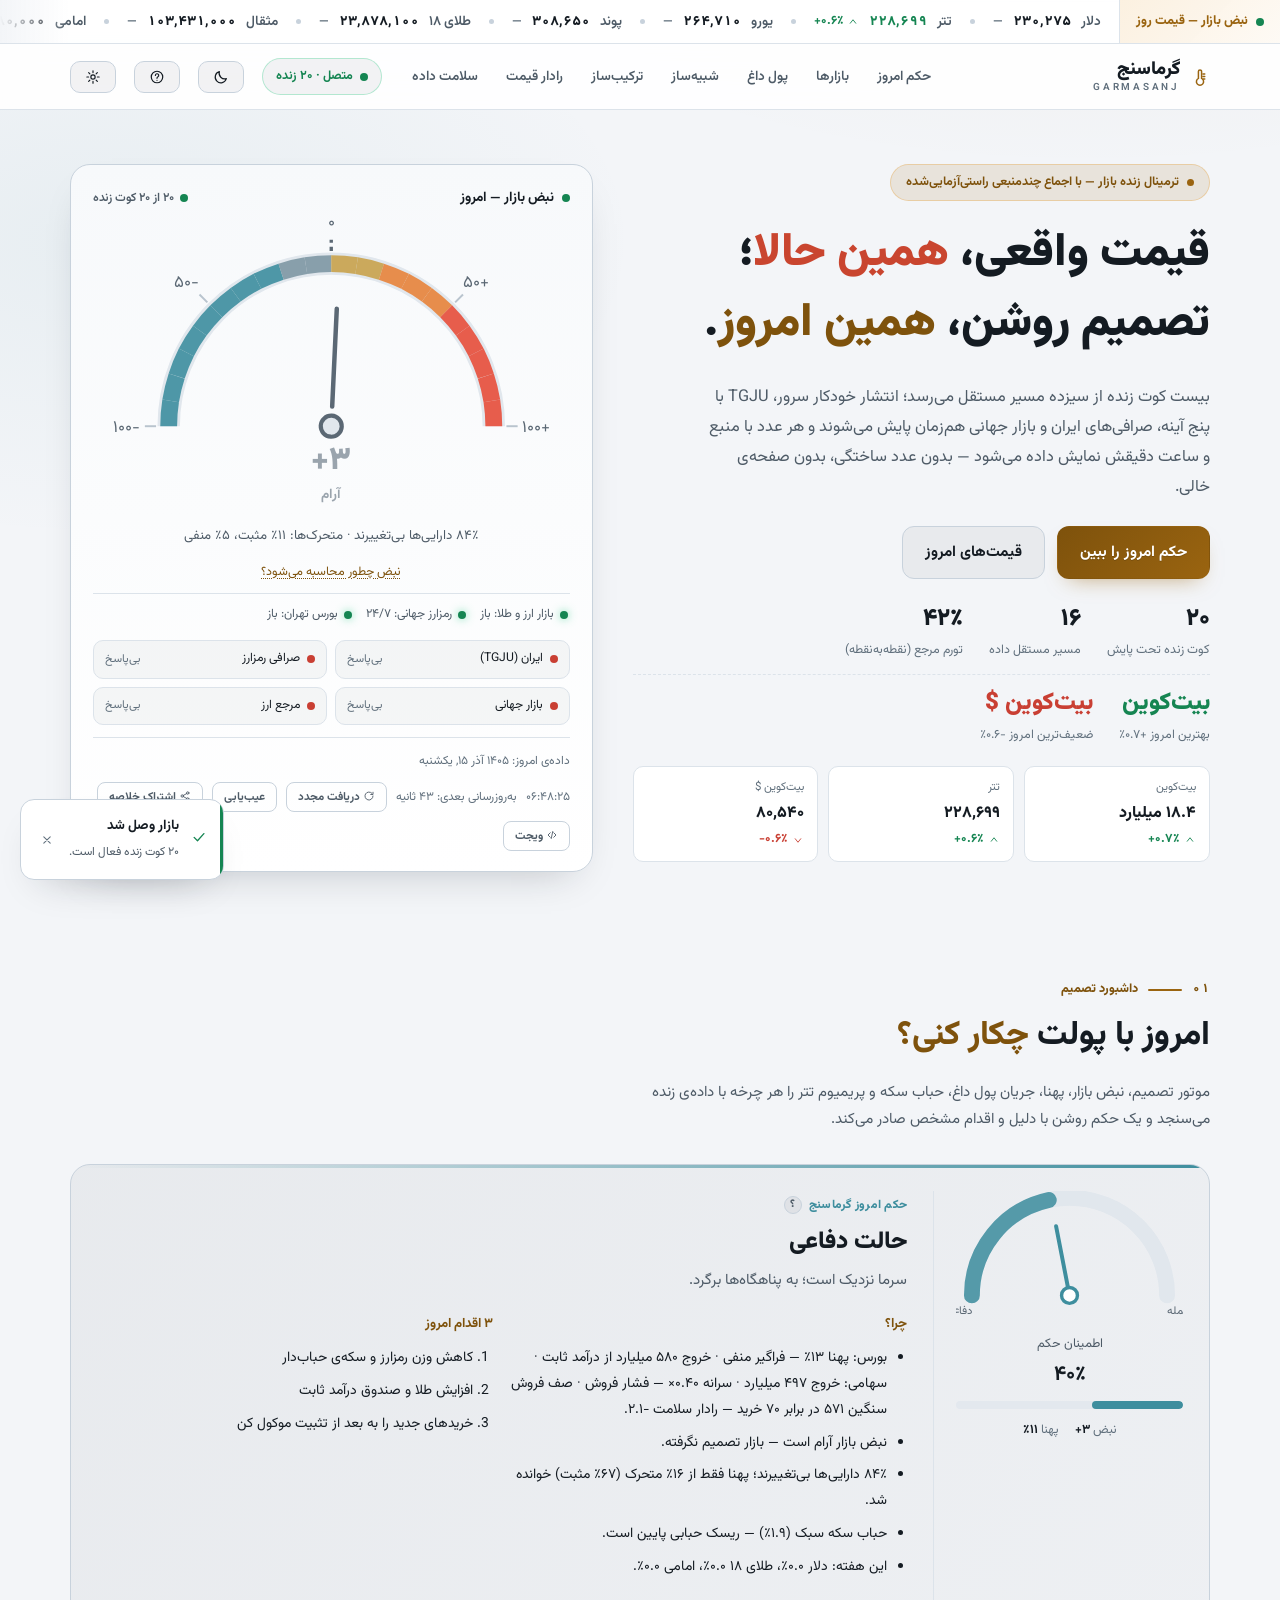
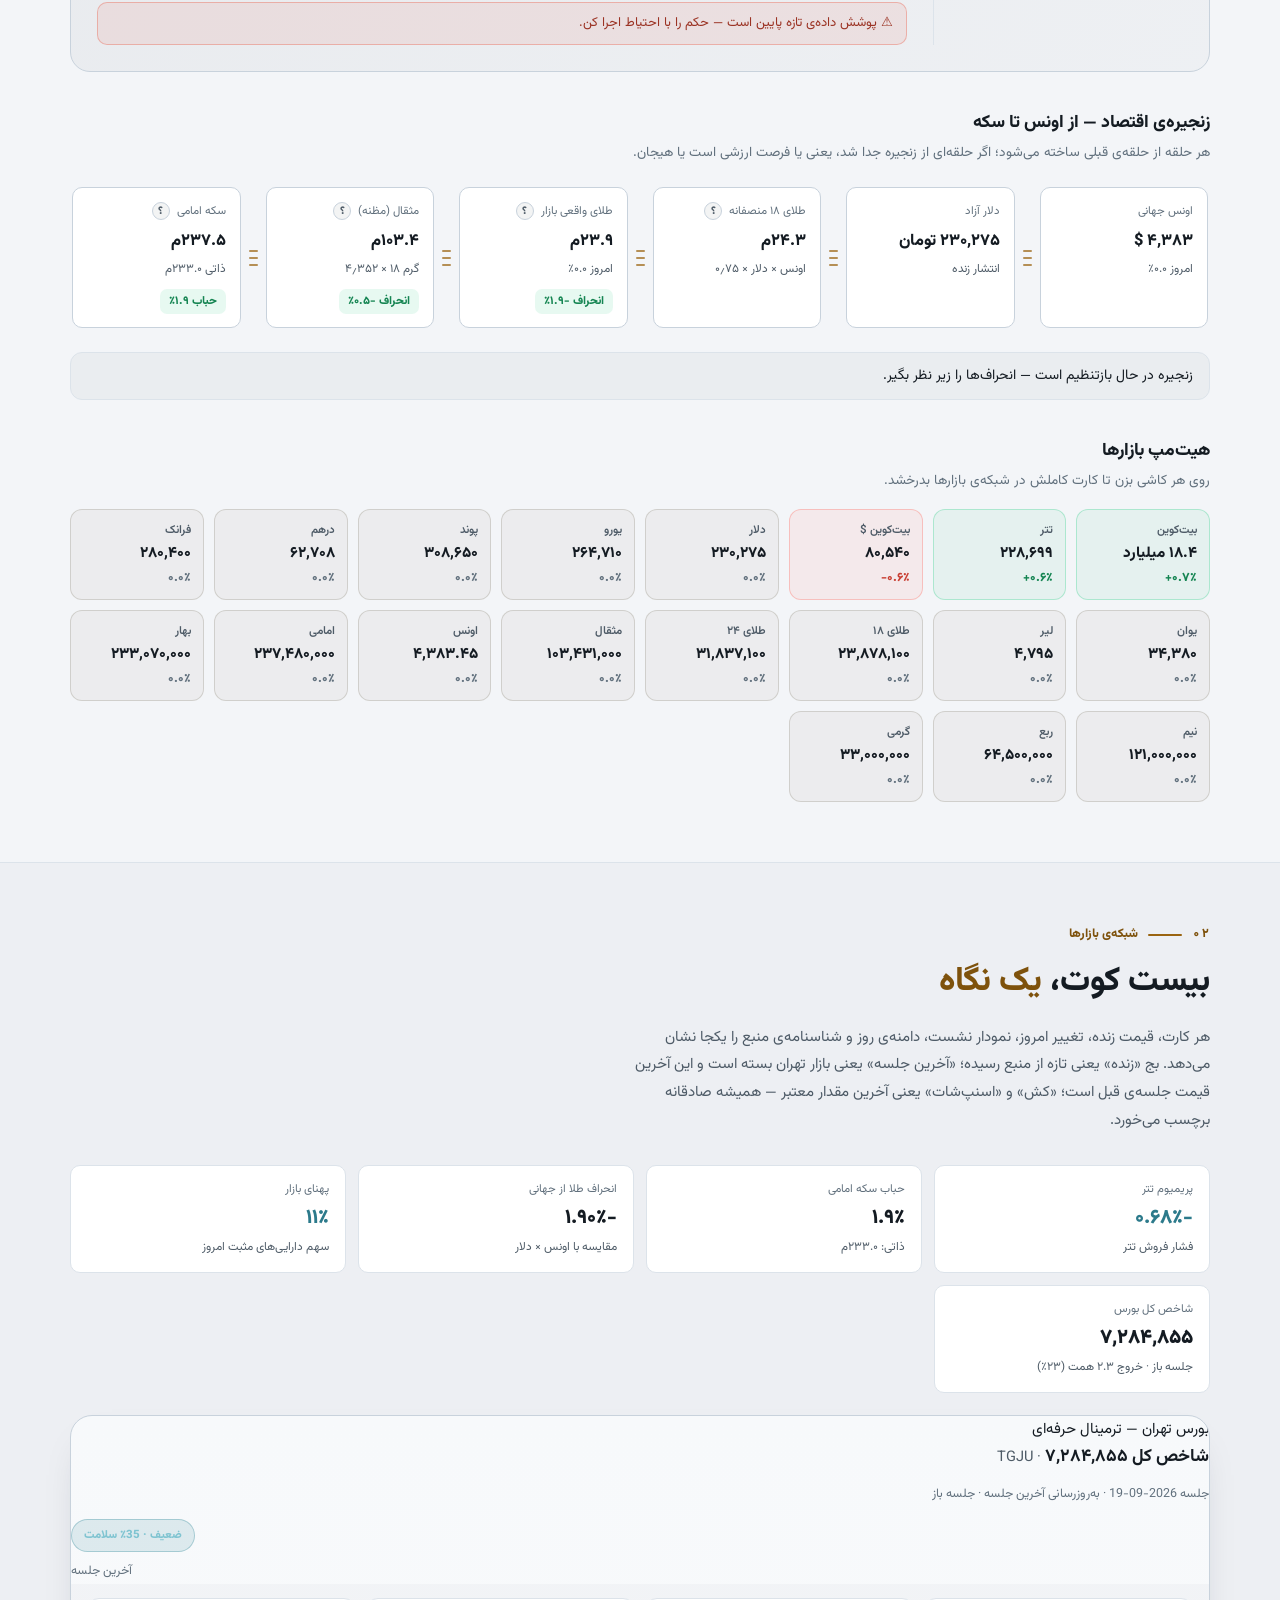
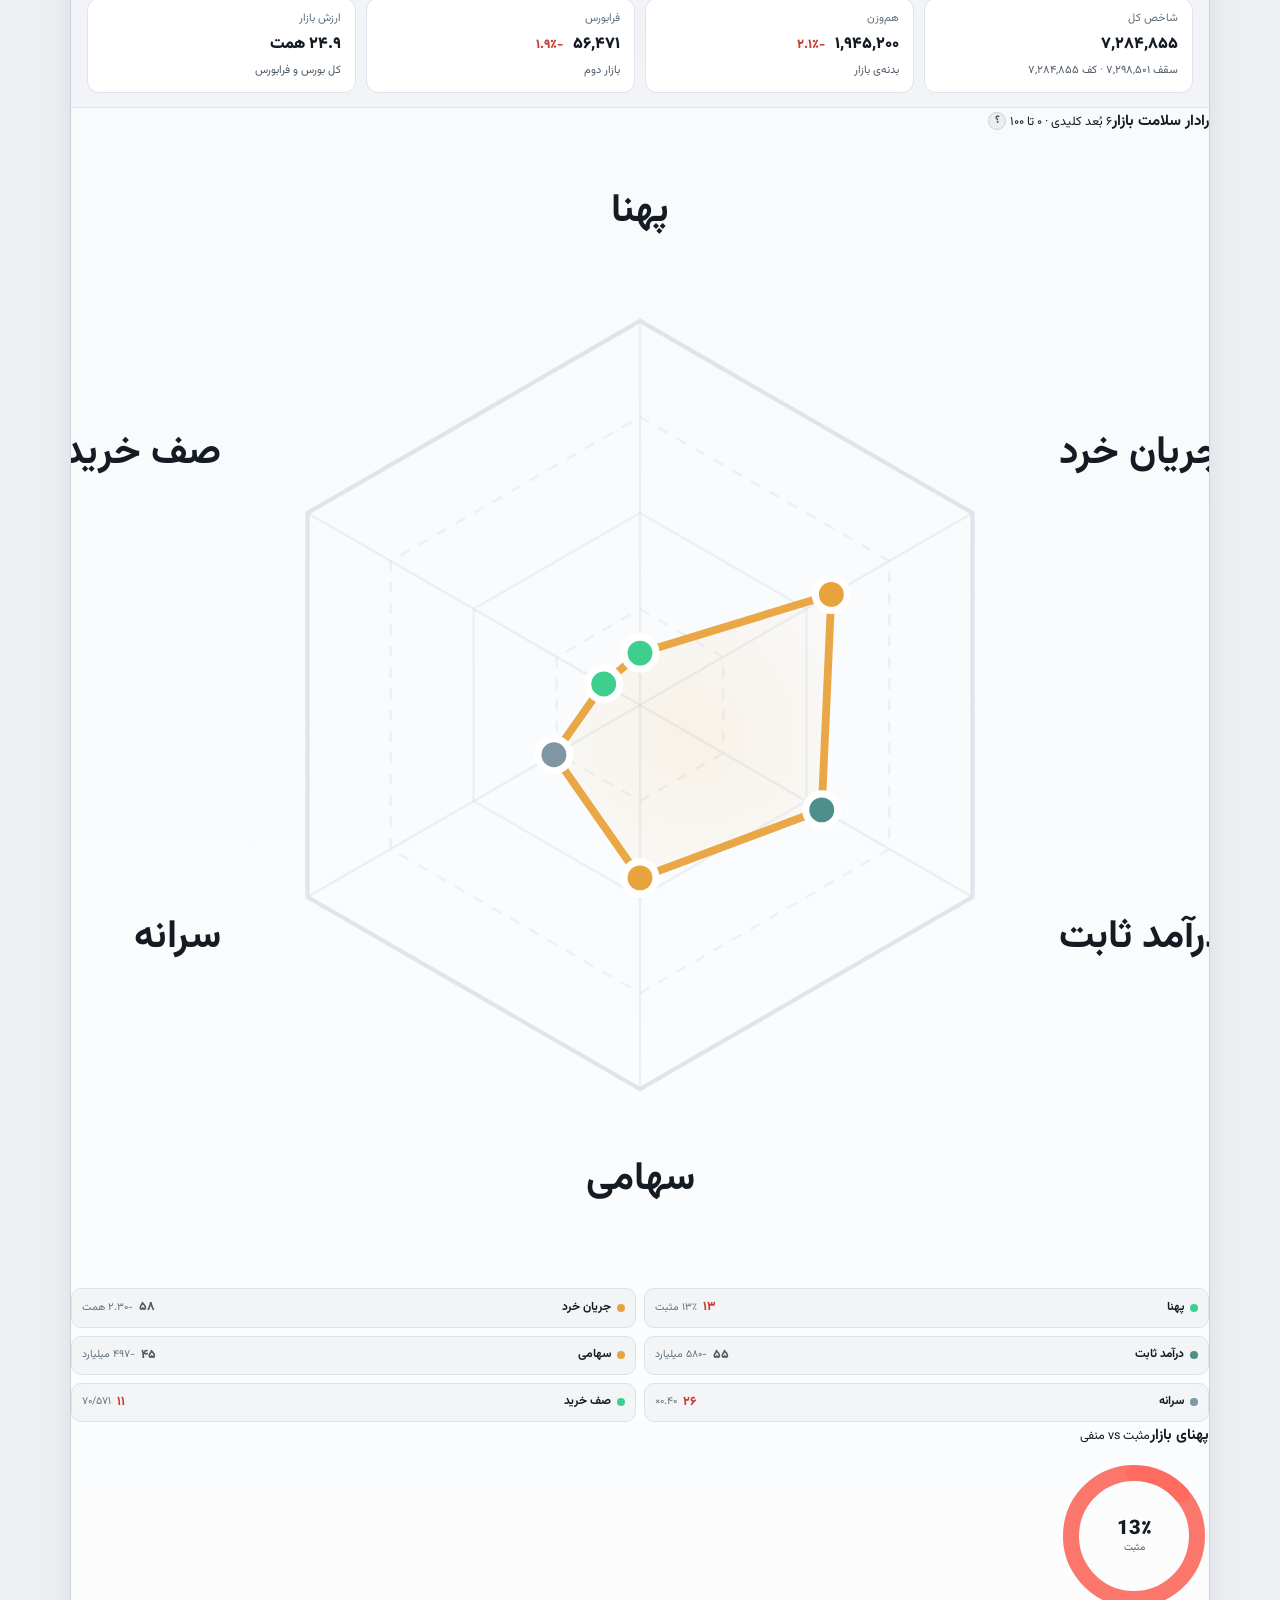
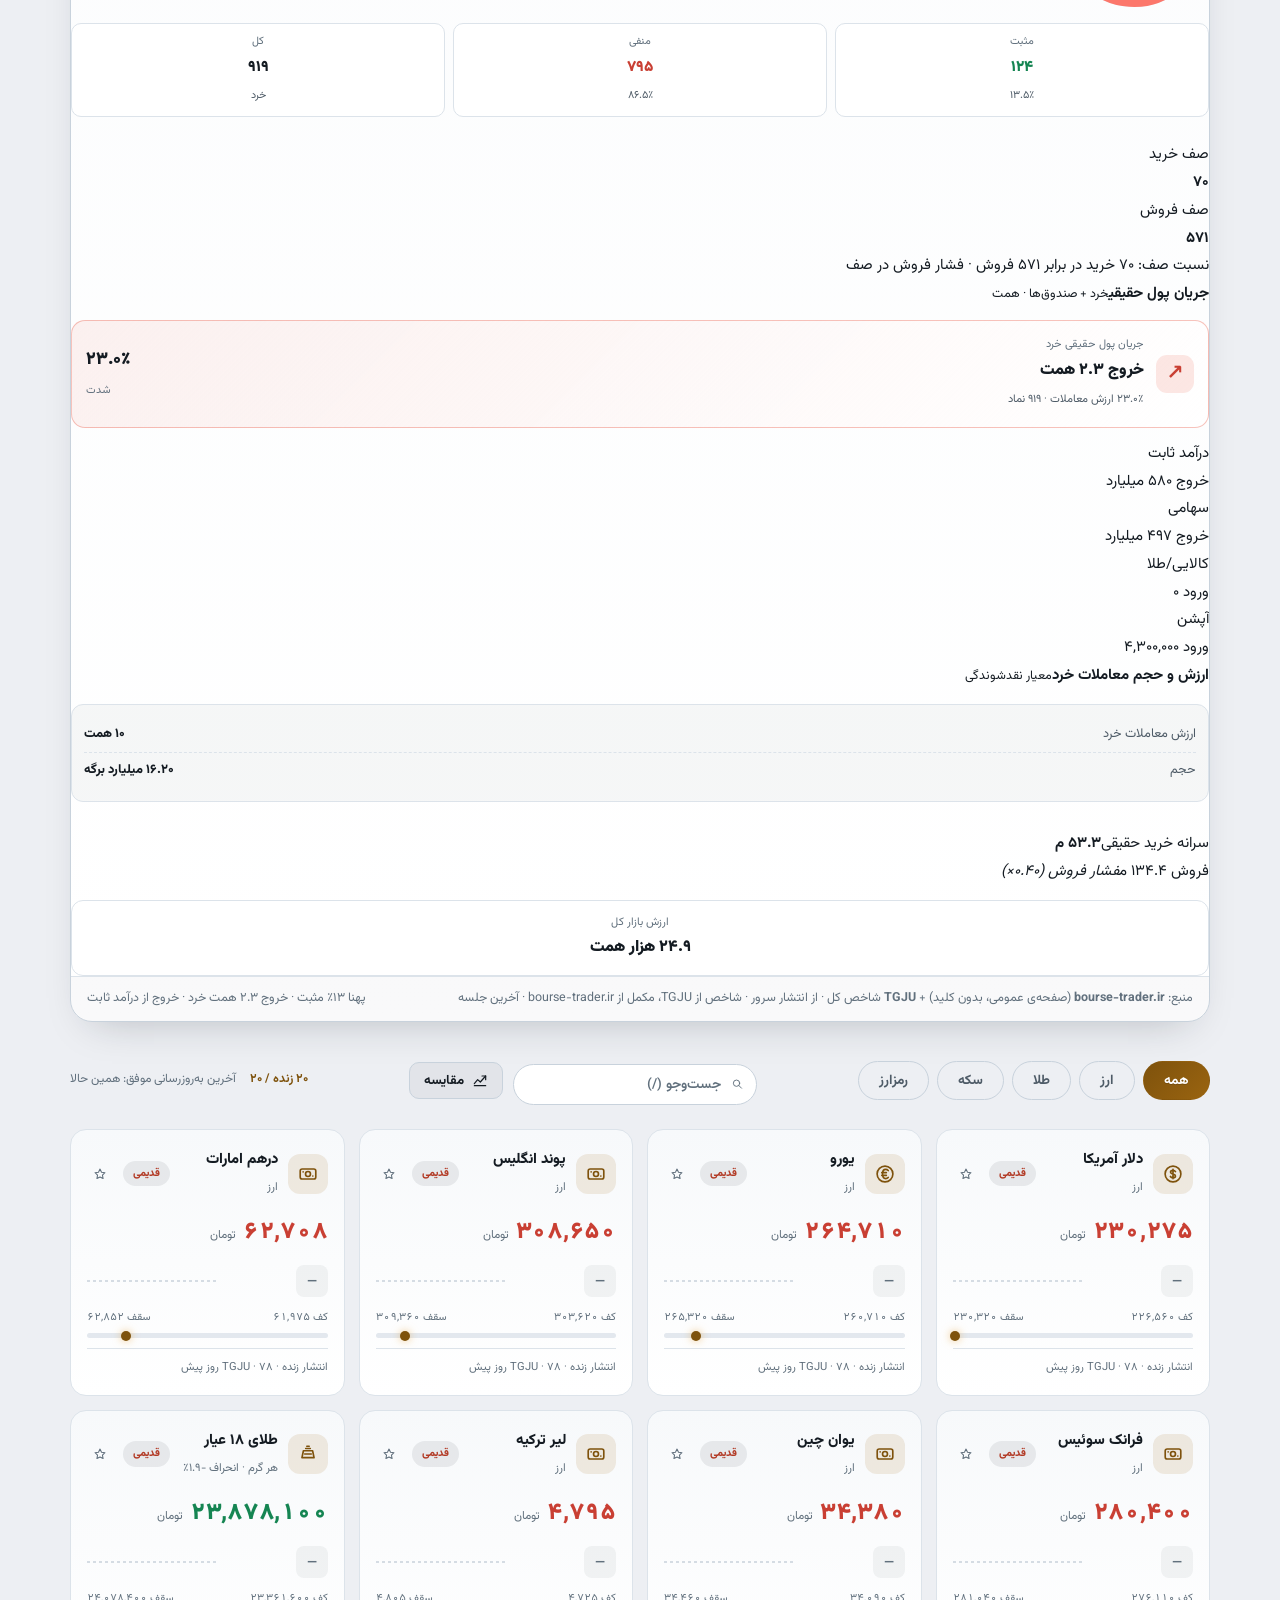
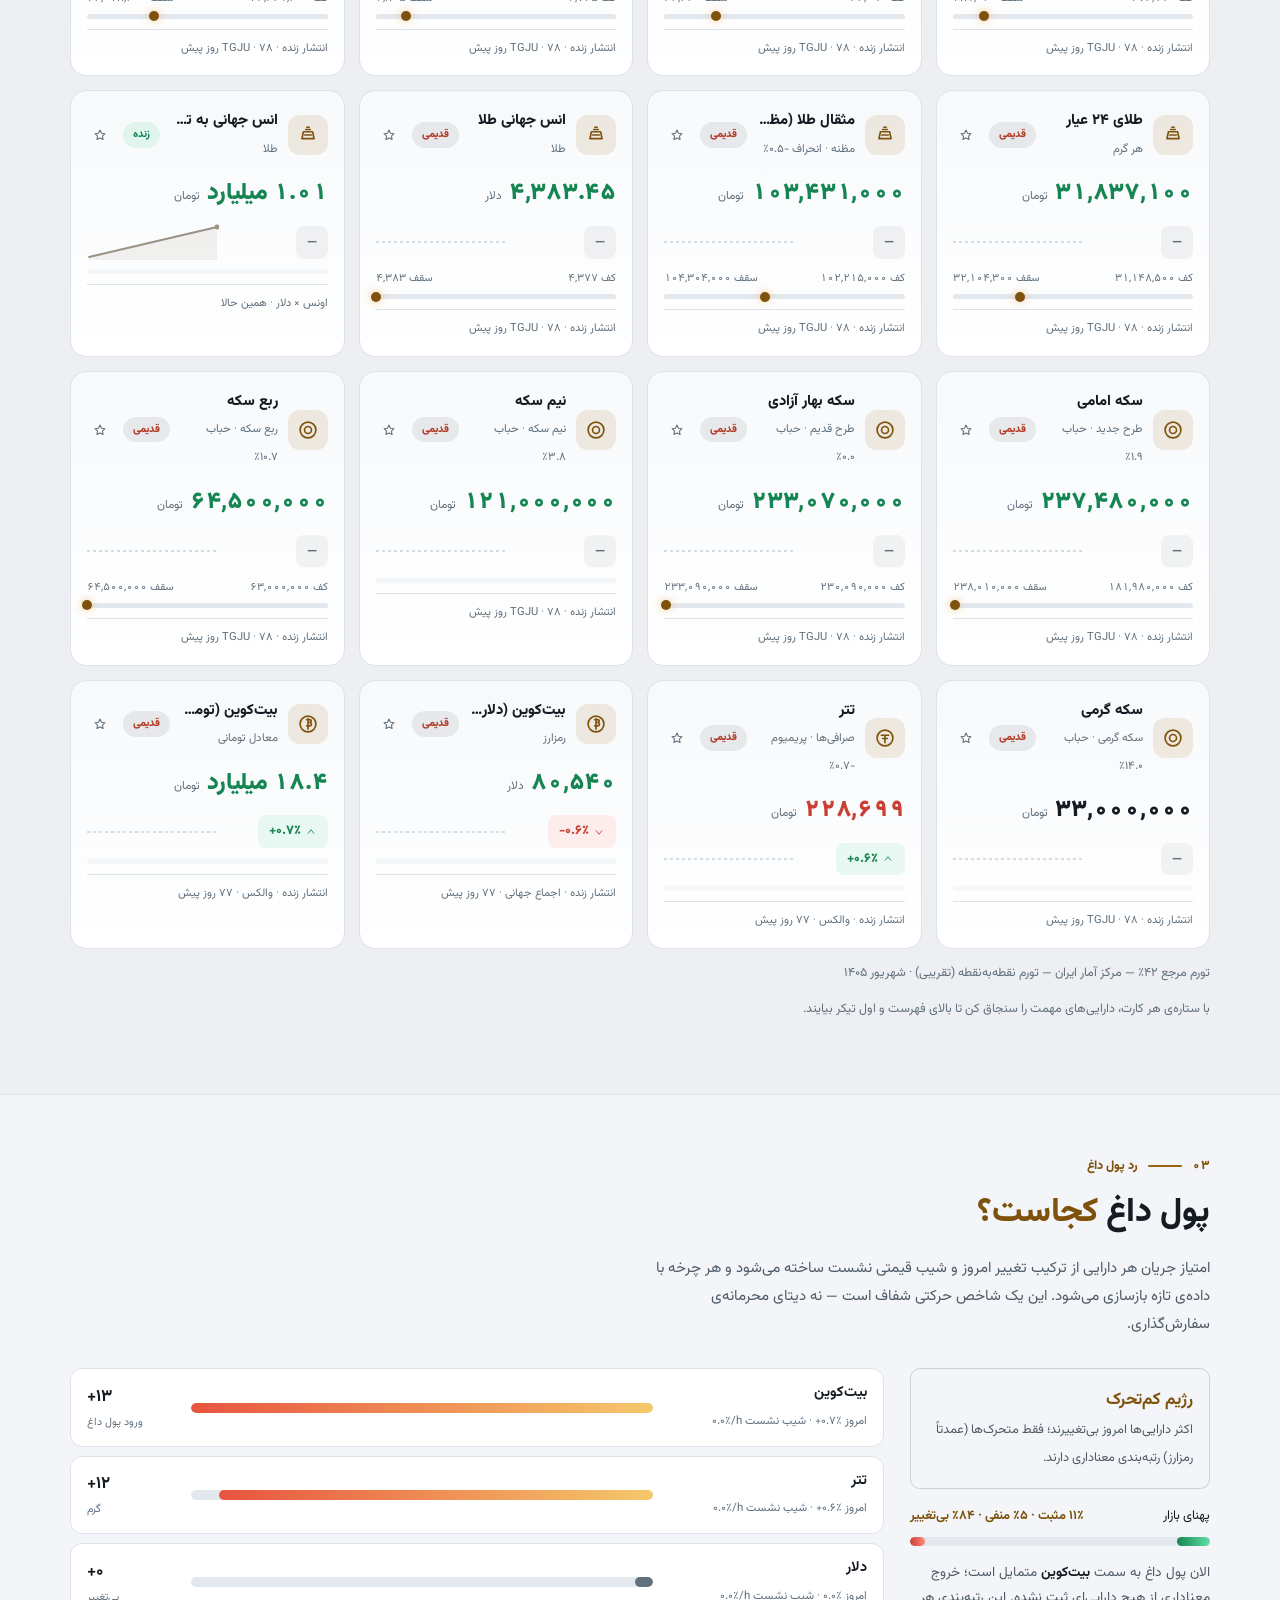
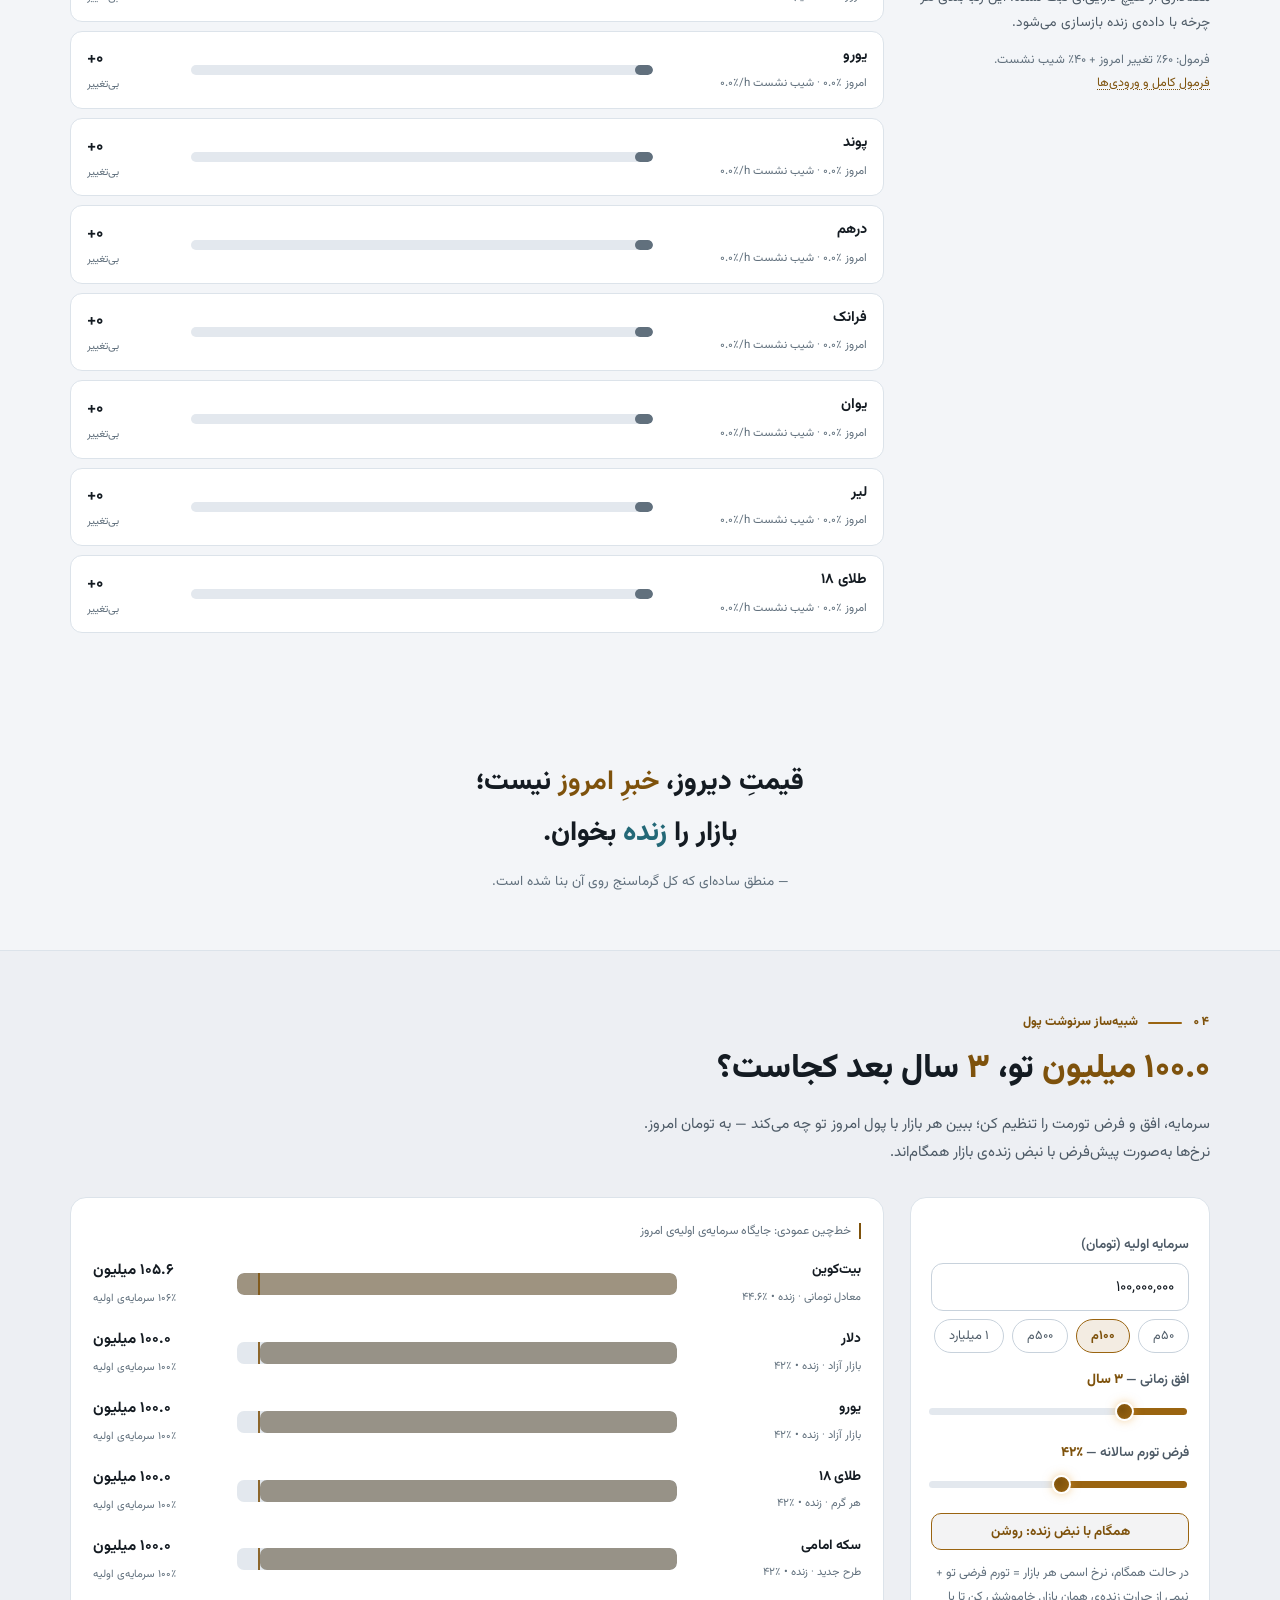
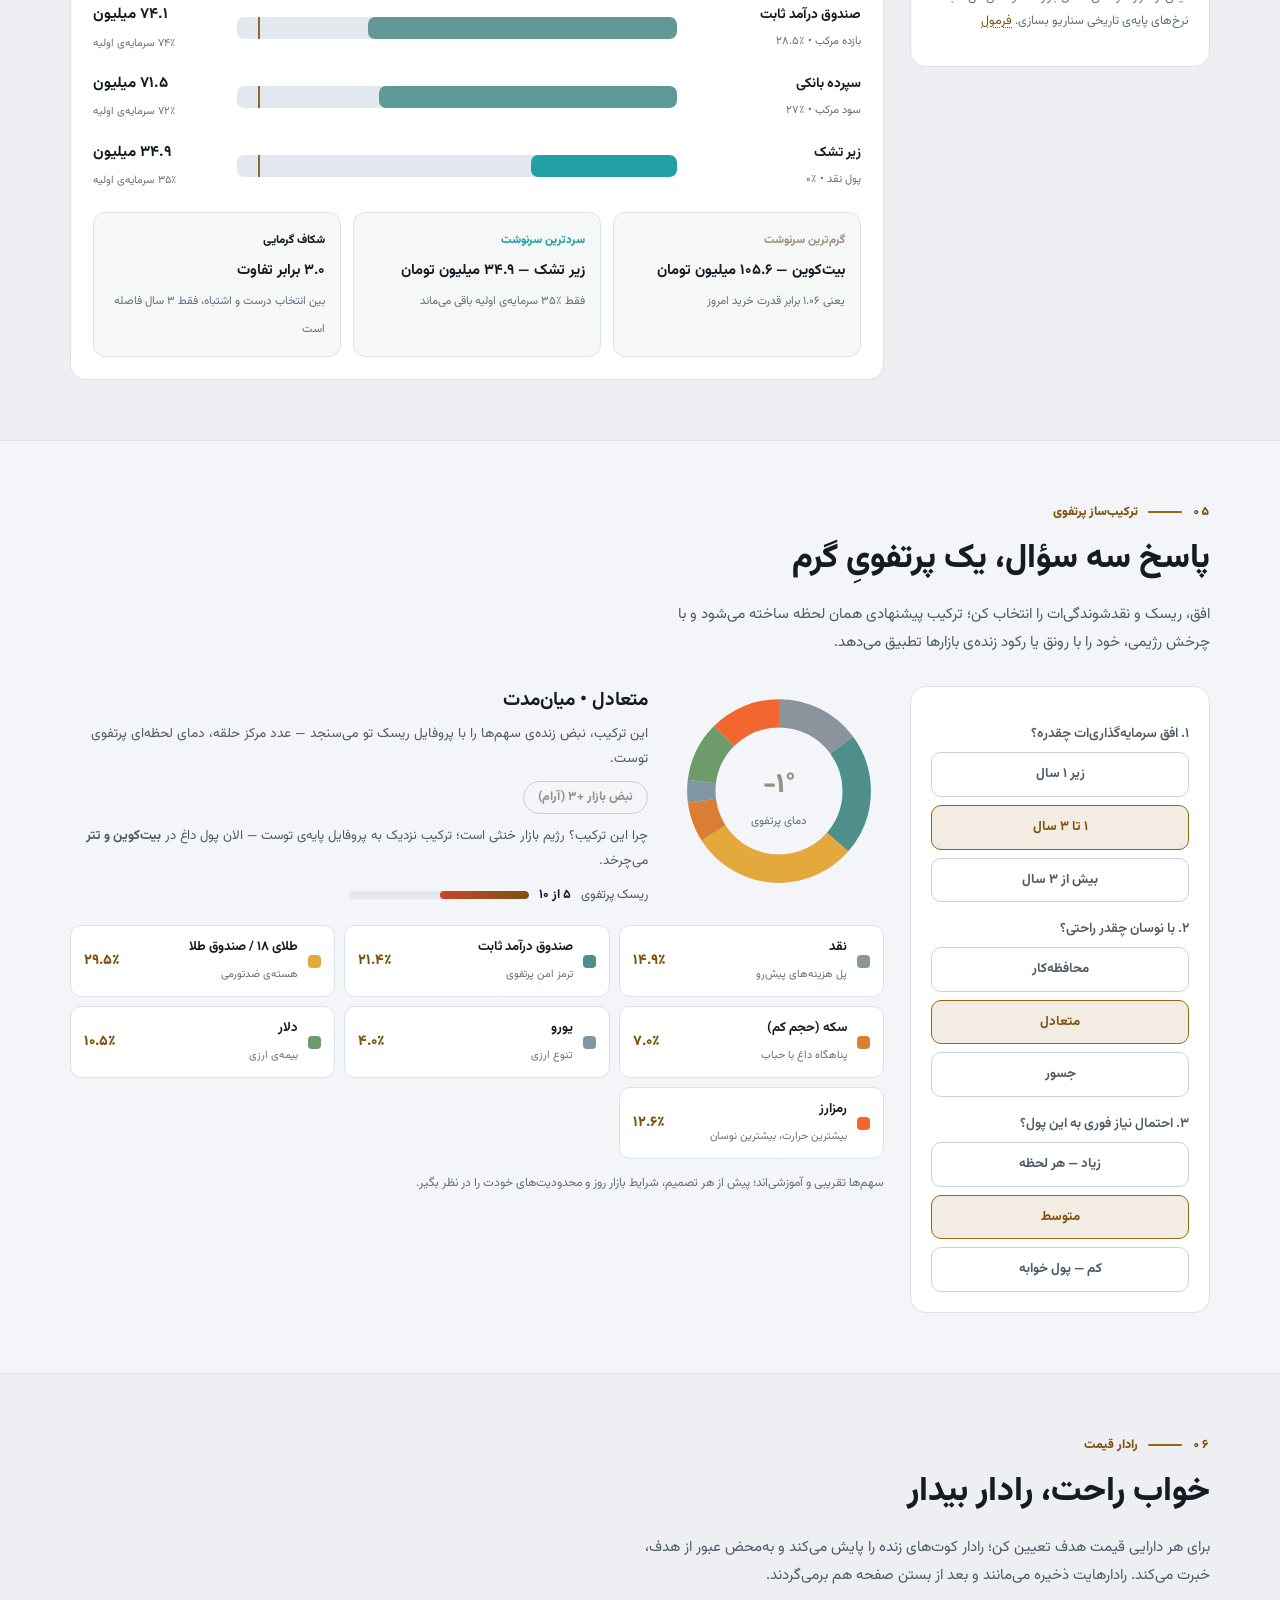
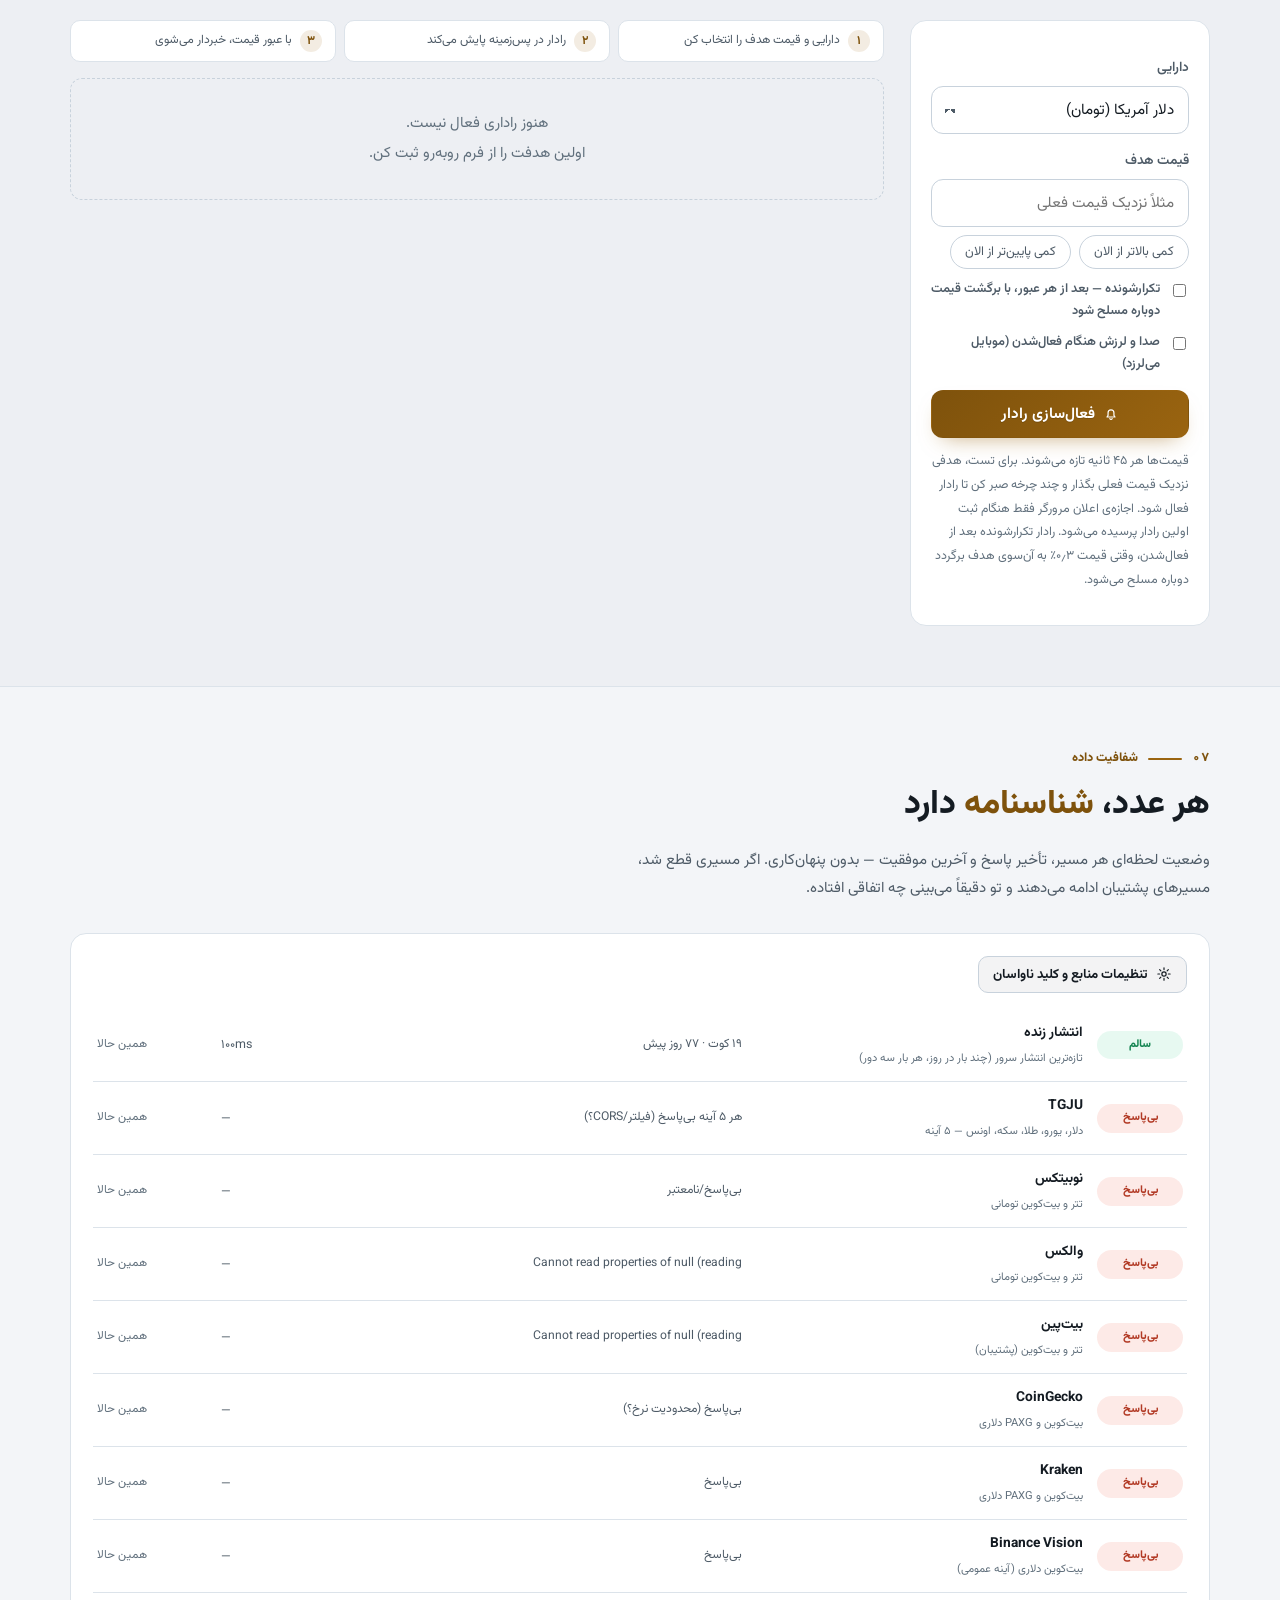
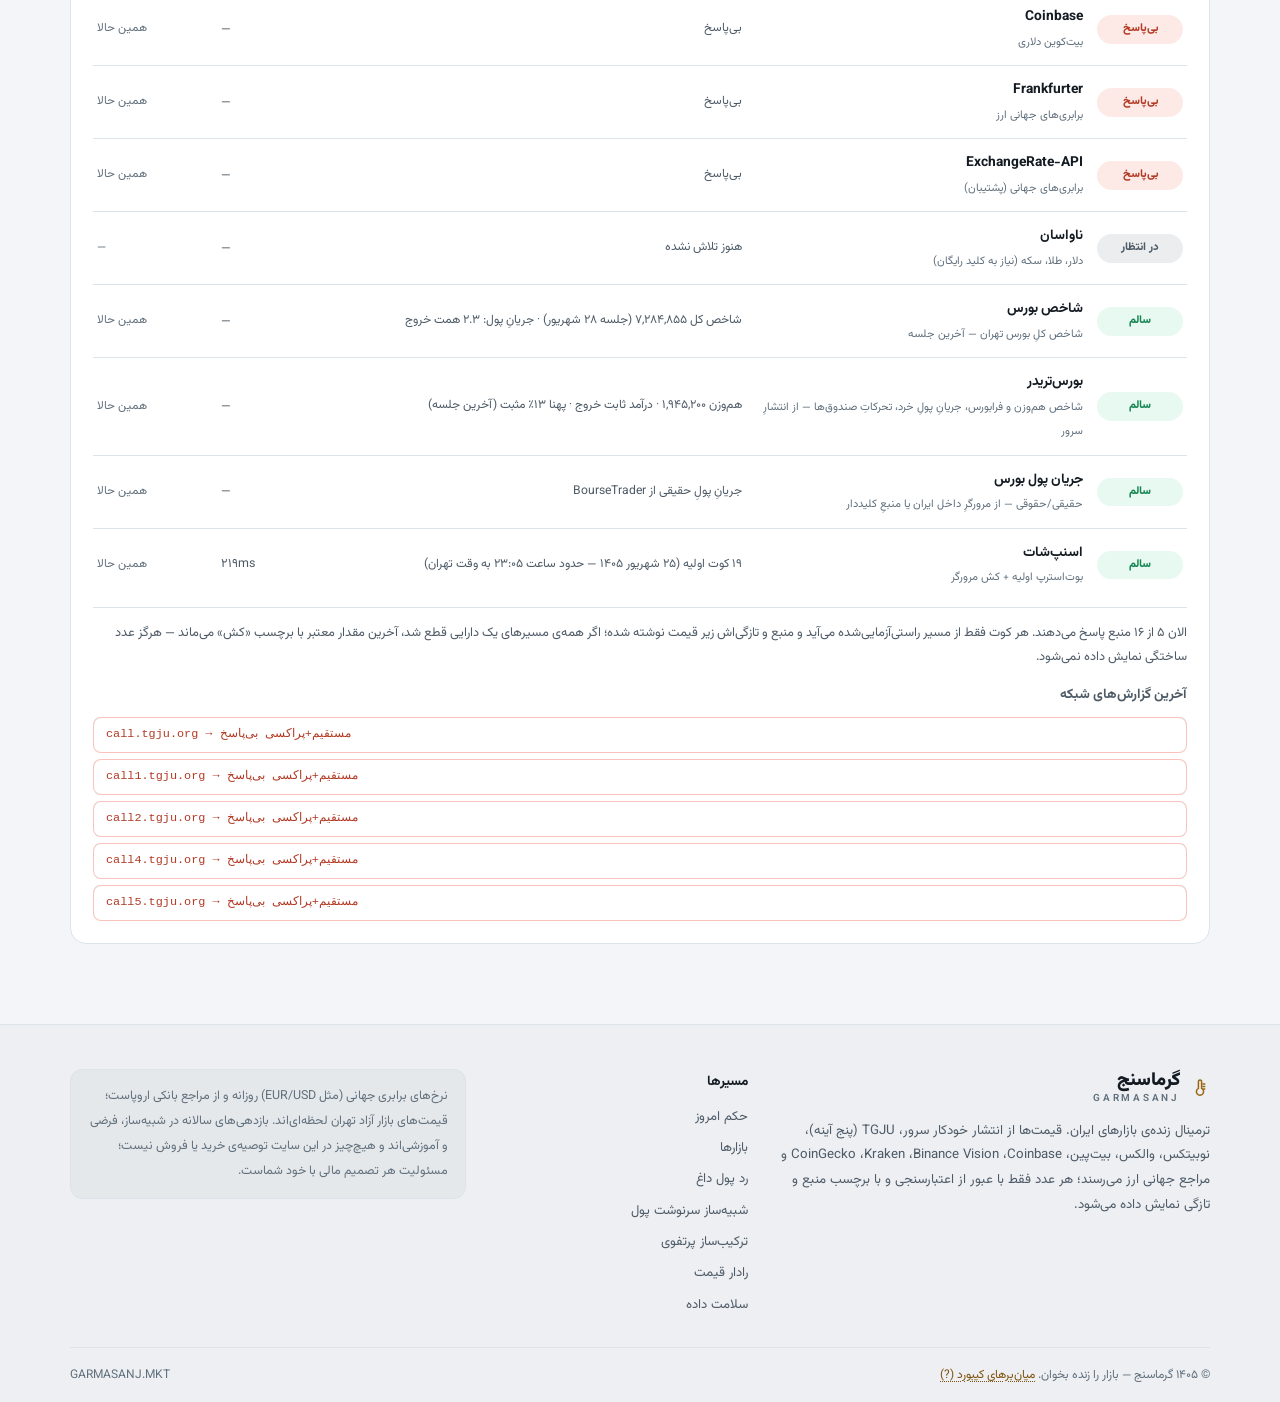
==== commit 0dd26556: "feat(bourse): ترمینال حرفه‌ای بورس — رادار ۶ بعدی، دونات پهنا، جریان صندوق‌ها، سرانه، صف‌ها + دخیل د" ====
--- a/index.html
+++ b/index.html
@@ -169,8 +169,50 @@
       <p class="sec-sub">هر کارت، قیمت زنده، تغییر امروز، نمودار نشست، دامنه‌ی روز و شناسنامه‌ی منبع را یکجا نشان می‌دهد. بج «زنده» یعنی تازه از منبع رسیده؛ «آخرین جلسه» یعنی بازار تهران بسته است و این آخرین قیمت جلسه‌ی قبل است؛ «کش» و «اسنپ‌شات» یعنی آخرین مقدار معتبر — همیشه صادقانه برچسب می‌خورد.</p>
     </div>
     <div class="macro-strip rv" id="macroStrip" aria-live="polite"></div>
-    <!-- ردیفِ مکملِ بورس: هم‌وزن، فرابورس، جریانِ پول و تحرکاتِ صندوق‌ها.
-         فقط وقتی این داده واقعاً از انتشارِ سرور رسیده باشد پر می‌شود. -->
+    <!-- بورس تهران — ترمینال حرفه‌ای (رادار + دونات + جریان صندوق‌ها) -->
+    <section class="bourse-pro rv" id="boursePro" hidden aria-live="polite">
+      <div class="bourse-pro-head">
+        <div class="bp-head-main">
+          <span class="bp-kicker"><i class="live-dot"></i>بورس تهران — ترمینال حرفه‌ای</span>
+          <h3 id="bourseProTitle">نبض بازار سرمایه</h3>
+          <p class="micro" id="bourseProMeta">در انتظار انتشار سرور…</p>
+        </div>
+        <div class="bp-head-side">
+          <span class="bp-badge" id="bourseProBadge">—</span>
+          <span class="micro" id="bourseProAge">—</span>
+        </div>
+      </div>
+      <div class="bourse-pro-grid">
+        <div class="bp-indices" id="bourseIndices"></div>
+        <div class="bp-radar-panel">
+          <div class="bp-panel-title"><b>رادار سلامت بازار</b><small>۶ بُعد کلیدی · ۰ تا ۱۰۰</small><button class="f-help" data-formula="bourseRadar" title="فرمول رادار">؟</button></div>
+          <div id="bourseRadarChart"></div>
+          <div id="bourseRadarLegend" class="bp-radar-legend"></div>
+        </div>
+        <div class="bp-breadth-panel">
+          <div class="bp-panel-title"><b>پهنای بازار</b><small>مثبت vs منفی</small></div>
+          <div id="bourseBreadthDonut" class="bp-donut-wrap"></div>
+          <div id="bourseBreadthStats" class="bp-stats"></div>
+          <div id="bourseQueueChart" style="margin-top:12px"></div>
+        </div>
+        <div class="bp-flow-panel">
+          <div class="bp-panel-title"><b>جریان پول حقیقی</b><small>خرد + صندوق‌ها · همت</small></div>
+          <div id="bourseMainFlow" class="bp-main-flow"></div>
+          <div id="bourseFundsFlow"></div>
+        </div>
+        <div class="bp-trade-panel">
+          <div class="bp-panel-title"><b>ارزش و حجم معاملات خرد</b><small>معیار نقدشوندگی</small></div>
+          <div id="bourseTradeStats"></div>
+          <div id="boursePerCapita" style="margin-top:14px"></div>
+          <div id="bourseCap" class="bp-cap"></div>
+        </div>
+      </div>
+      <div class="bp-foot">
+        <span class="micro">منبع: <b>bourse-trader.ir</b> (صفحه‌ی عمومی، بدون کلید) + <b>TGJU</b> شاخص کل · از انتشار سرور · <span id="bourseProSource">—</span></span>
+        <span class="micro" id="bourseProExplain">—</span>
+      </div>
+    </section>
+    <!-- نگهداری برای سازگاری با تست‌های قدیمی -->
     <p class="micro rv" id="bourseTitle" hidden></p>
     <div class="macro-strip rv" id="bourseStrip" aria-live="polite" hidden></div>
     <div class="markets-bar rv">
--- a/assets/css/main.css
+++ b/assets/css/main.css
@@ -649,11 +649,180 @@
   .asset-grid{grid-template-columns:1fr}
   .ticker .tk-label .tk-label-txt{display:none}
 }
+/* ================= بورس پرو — ترمینال حرفه‌ای ================= */
+.bourse-pro{
+  margin:22px 0 28px;
+  background:linear-gradient(180deg, var(--card2), var(--card));
+  border:1px solid var(--line2);
+  border-radius:22px;
+  overflow:hidden;
+  box-shadow:var(--sh);
+}
+.bourse-pro[hidden]{display:none!important}
+.bp-head{
+  display:flex;justify-content:space-between;gap:16px;align-items:flex-start;
+  padding:18px 20px 14px;
+  border-bottom:1px solid var(--line);
+  background:linear-gradient(135deg, rgba(232,163,61,.08), transparent 55%);
+}
+.bp-head-main b{font-size:1.15rem;font-weight:900;display:block;line-height:1.4}
+.bp-head-main b small.up{color:var(--up)} .bp-head-main b small.down{color:var(--down)} .bp-head-main b small.z{color:var(--dim)}
+.bp-meta{font-size:.76rem;color:var(--mut);margin-top:3px}
+.bp-head-side{display:flex;flex-direction:column;gap:8px;align-items:flex-end}
+.bp-badge{
+  font-size:.72rem;font-weight:800;border-radius:999px;padding:5px 12px;
+  border:1px solid var(--line2);background:var(--tint3);white-space:nowrap
+}
+.bp-badge.hot{background:rgba(232,84,63,.12);color:#F08678;border-color:rgba(232,84,63,.35)}
+.bp-badge.mid{background:var(--gold-dim);color:var(--gold2);border-color:rgba(232,163,61,.35)}
+.bp-badge.cold{background:rgba(62,142,158,.14);color:#7FC4D1;border-color:rgba(62,142,158,.35)}
+.bp-link{font-size:.72rem}
+
+.bp-indices{display:flex;gap:10px;flex-wrap:wrap;padding:14px 16px;background:var(--tint1);border-bottom:1px solid var(--line)}
+.bp-idx-card{
+  min-width:160px;flex:1;
+  background:var(--card);border:1px solid var(--line);border-radius:12px;padding:10px 14px;
+}
+.bp-idx-card small{font-size:.7rem;color:var(--dim);display:block}
+.bp-idx-card b{font-size:1rem;font-weight:900;display:block}
+.bp-idx-card b em{font-style:normal;font-size:.8rem;margin-right:6px}
+.bp-idx-card b em.hot{color:var(--up)} .bp-idx-card b em.cold{color:var(--down)}
+.bp-idx-card span{font-size:.7rem;color:var(--mut);display:block;margin-top:2px}
+
+.bp-grid{
+  display:grid;
+  grid-template-columns: 1.2fr .9fr 1fr;
+  grid-template-rows: auto auto;
+  gap:0;
+}
+.bp-panel{
+  padding:16px;
+  border-bottom:1px solid var(--line);
+  border-left:1px solid var(--line);
+  min-width:0;
+}
+.bp-panel:nth-child(3n+1){border-left:none}
+.bp-panel-h{display:flex;justify-content:space-between;align-items:center;margin-bottom:10px}
+.bp-panel-h h4{margin:0;font-size:.85rem;font-weight:800}
+.bp-panel-h span{font-size:.7rem;color:var(--dim)}
+
+.bp-radar-panel{grid-row:1 / 3}
+.bp-radar-box{display:flex;flex-direction:column;align-items:center;gap:10px}
+.bp-radar-legend{display:grid;grid-template-columns:1fr 1fr;gap:8px;width:100%;margin-top:4px}
+.bp-rl-row{
+  display:flex;align-items:center;gap:6px;
+  background:var(--tint2);border:1px solid var(--line);border-radius:10px;padding:7px 10px;
+}
+.bp-rl-dot{width:8px;height:8px;border-radius:50%;flex-shrink:0}
+.bp-rl-row b{font-size:.74rem;flex:1}
+.bp-rl-row em{font-style:normal;font-size:.78rem;font-weight:800}
+.bp-rl-row em.hot{color:var(--up)} .bp-rl-row em.cold{color:var(--down)} .bp-rl-row em.mid{color:var(--mut)}
+.bp-rl-row small{font-size:.66rem;color:var(--dim);white-space:nowrap}
+
+.bp-breadth-panel{display:flex;flex-direction:column;gap:12px}
+.bp-donut-wrap{display:flex;gap:14px;align-items:center}
+.bp-stats{display:flex;gap:8px;flex-wrap:wrap}
+.bp-stat{
+  flex:1;min-width:60px;
+  background:var(--field);border:1px solid var(--line);border-radius:10px;padding:8px 10px;text-align:center
+}
+.bp-stat span{font-size:.68rem;color:var(--dim);display:block}
+.bp-stat b{font-size:.95rem;font-weight:900;display:block}
+.bp-stat b.up{color:var(--up)} .bp-stat b.down{color:var(--down)}
+.bp-stat small{font-size:.68rem;color:var(--mut)}
+
+.bp-queue{margin-top:4px}
+.bp-q-row{display:flex;justify-content:space-between;font-size:.72rem;color:var(--mut);margin-bottom:4px}
+.bp-q-track{height:8px;border-radius:5px;background:var(--track);display:flex;overflow:hidden}
+.bp-q-track i{display:block;height:100%}
+.bp-q-track i.buy{background:var(--up)} .bp-q-track i.sell{background:var(--down)}
+
+.bp-flow-panel{display:flex;flex-direction:column;gap:12px}
+.bp-main-flow-card{
+  display:flex;align-items:center;gap:12px;
+  background:var(--field);border:1px solid var(--line2);border-radius:14px;padding:14px;
+}
+.bp-main-flow-card.in{border-color:rgba(62,207,142,.35);background:linear-gradient(135deg, rgba(62,207,142,.08), var(--field))}
+.bp-main-flow-card.out{border-color:rgba(232,84,63,.35);background:linear-gradient(135deg, rgba(232,84,63,.08), var(--field))}
+.bp-mf-icon{
+  width:38px;height:38px;border-radius:11px;display:flex;align-items:center;justify-content:center;
+  font-size:1.3rem;font-weight:900;flex-shrink:0
+}
+.bp-main-flow-card.in .bp-mf-icon{background:rgba(62,207,142,.14);color:var(--up)}
+.bp-main-flow-card.out .bp-mf-icon{background:rgba(232,84,63,.14);color:var(--down)}
+.bp-mf-main{flex:1;min-width:0}
+.bp-mf-main small{font-size:.7rem;color:var(--dim);display:block}
+.bp-mf-main b{font-size:1rem;font-weight:900;display:block}
+.bp-mf-main span{font-size:.7rem;color:var(--mut)}
+.bp-mf-ratio{text-align:left}
+.bp-mf-ratio b{font-size:1.1rem;font-weight:900;display:block}
+.bp-mf-ratio small{font-size:.68rem;color:var(--dim)}
+
+.bp-funds{display:flex;flex-direction:column;gap:8px}
+.bp-fund-row{
+  display:grid;grid-template-columns:1fr auto;gap:10px;align-items:center;
+  background:var(--tint2);border:1px solid var(--line);border-radius:11px;padding:10px 12px
+}
+.bp-fund-row .bp-f-name small{font-size:.68rem;color:var(--dim);display:block}
+.bp-fund-row .bp-f-name b{font-size:.84rem;font-weight:800}
+.bp-fund-row .bp-f-val{text-align:left}
+.bp-fund-row .bp-f-val b{font-size:.9rem;font-weight:900;display:block}
+.bp-fund-row .bp-f-val b.in{color:var(--up)} .bp-fund-row .bp-f-val b.out{color:var(--down)}
+.bp-fund-row .bp-f-val span{font-size:.68rem;color:var(--mut)}
+.bp-f-bar{grid-column:1/-1;height:5px;border-radius:3px;background:var(--track);overflow:hidden;margin-top:2px}
+.bp-f-bar i{display:block;height:100%;border-radius:3px;transition:width .6s}
+.bp-f-bar i.in{background:var(--up)} .bp-f-bar i.out{background:var(--down)}
+
+.bp-trade-panel{display:flex;flex-direction:column;gap:14px}
+.bp-trade{background:var(--tint2);border:1px solid var(--line);border-radius:12px;padding:12px}
+.bp-tr-row{display:flex;justify-content:space-between;gap:10px;font-size:.8rem;padding:6px 0;border-bottom:1px dashed var(--line)}
+.bp-tr-row:last-child{border-bottom:none}
+.bp-tr-row span{color:var(--mut)} .bp-tr-row b{font-weight:800}
+
+.bp-pc{display:flex;flex-direction:column;gap:8px}
+.bp-pc-head{display:flex;justify-content:space-between;font-size:.76rem;color:var(--mut)}
+.bp-pc-gauge{height:12px;border-radius:6px;background:var(--track);display:flex;overflow:hidden;position:relative}
+.bp-pc-gauge i{display:block;height:100%;transition:width .6s}
+.bp-pc-gauge i.buy{background:linear-gradient(to left, var(--up), #7FE9B6)}
+.bp-pc-gauge i.sell{background:linear-gradient(to left, var(--down), #FFA49A);margin-inline-start:auto}
+.bp-pc-vals{display:flex;justify-content:space-between;font-size:.74rem}
+.bp-pc-vals b{font-weight:800}
+.bp-pc-vals small{color:var(--dim)}
+.bp-pc-ratio{text-align:center;font-size:.78rem;font-weight:800;margin-top:2px}
+.bp-pc-ratio.up{color:var(--up)} .bp-pc-ratio.down{color:var(--down)} .bp-pc-ratio.mid{color:var(--mut)}
+
+.bp-cap-card{
+  background:var(--field);border:1px solid var(--line);border-radius:12px;padding:12px;text-align:center
+}
+.bp-cap-card small{font-size:.7rem;color:var(--dim);display:block}
+.bp-cap-card b{font-size:1rem;font-weight:900}
+
+.bp-foot{
+  display:flex;justify-content:space-between;gap:10px;flex-wrap:wrap;
+  padding:10px 16px;
+  background:var(--tint1);
+  border-top:1px solid var(--line);
+  font-size:.72rem;color:var(--dim)
+}
+
+@media (max-width:1020px){
+  .bp-grid{grid-template-columns:1fr 1fr}
+  .bp-radar-panel{grid-row:auto;grid-column:1/-1}
+  .bp-radar-box{flex-direction:row;flex-wrap:wrap;justify-content:center}
+  .bp-radar-legend{grid-template-columns:1fr 1fr 1fr}
+}
+@media (max-width:640px){
+  .bp-grid{grid-template-columns:1fr}
+  .bp-panel{border-left:none}
+  .bp-head{flex-direction:column}
+  .bp-head-side{flex-direction:row;align-items:center;justify-content:space-between;width:100%}
+  .bp-radar-legend{grid-template-columns:1fr 1fr}
+}
+
 @media (prefers-reduced-motion:reduce){
   *,*::before,*::after{animation-duration:.01ms!important;transition-duration:.01ms!important}
   html{scroll-behavior:auto}
   .rv{opacity:1;transform:none}
-  /* تیکر: به‌جای حلقه‌ی بی‌نهایت با مدت ۰٫۰۱ms (سوسو)، ثابت و قابل اسکرول */
   .tk-track{animation:none!important}
   .tk-vp{overflow-x:auto;scrollbar-width:thin}
   .live-dot,.kicker i,.w-dot,.s-dot.wait{animation:none!important}
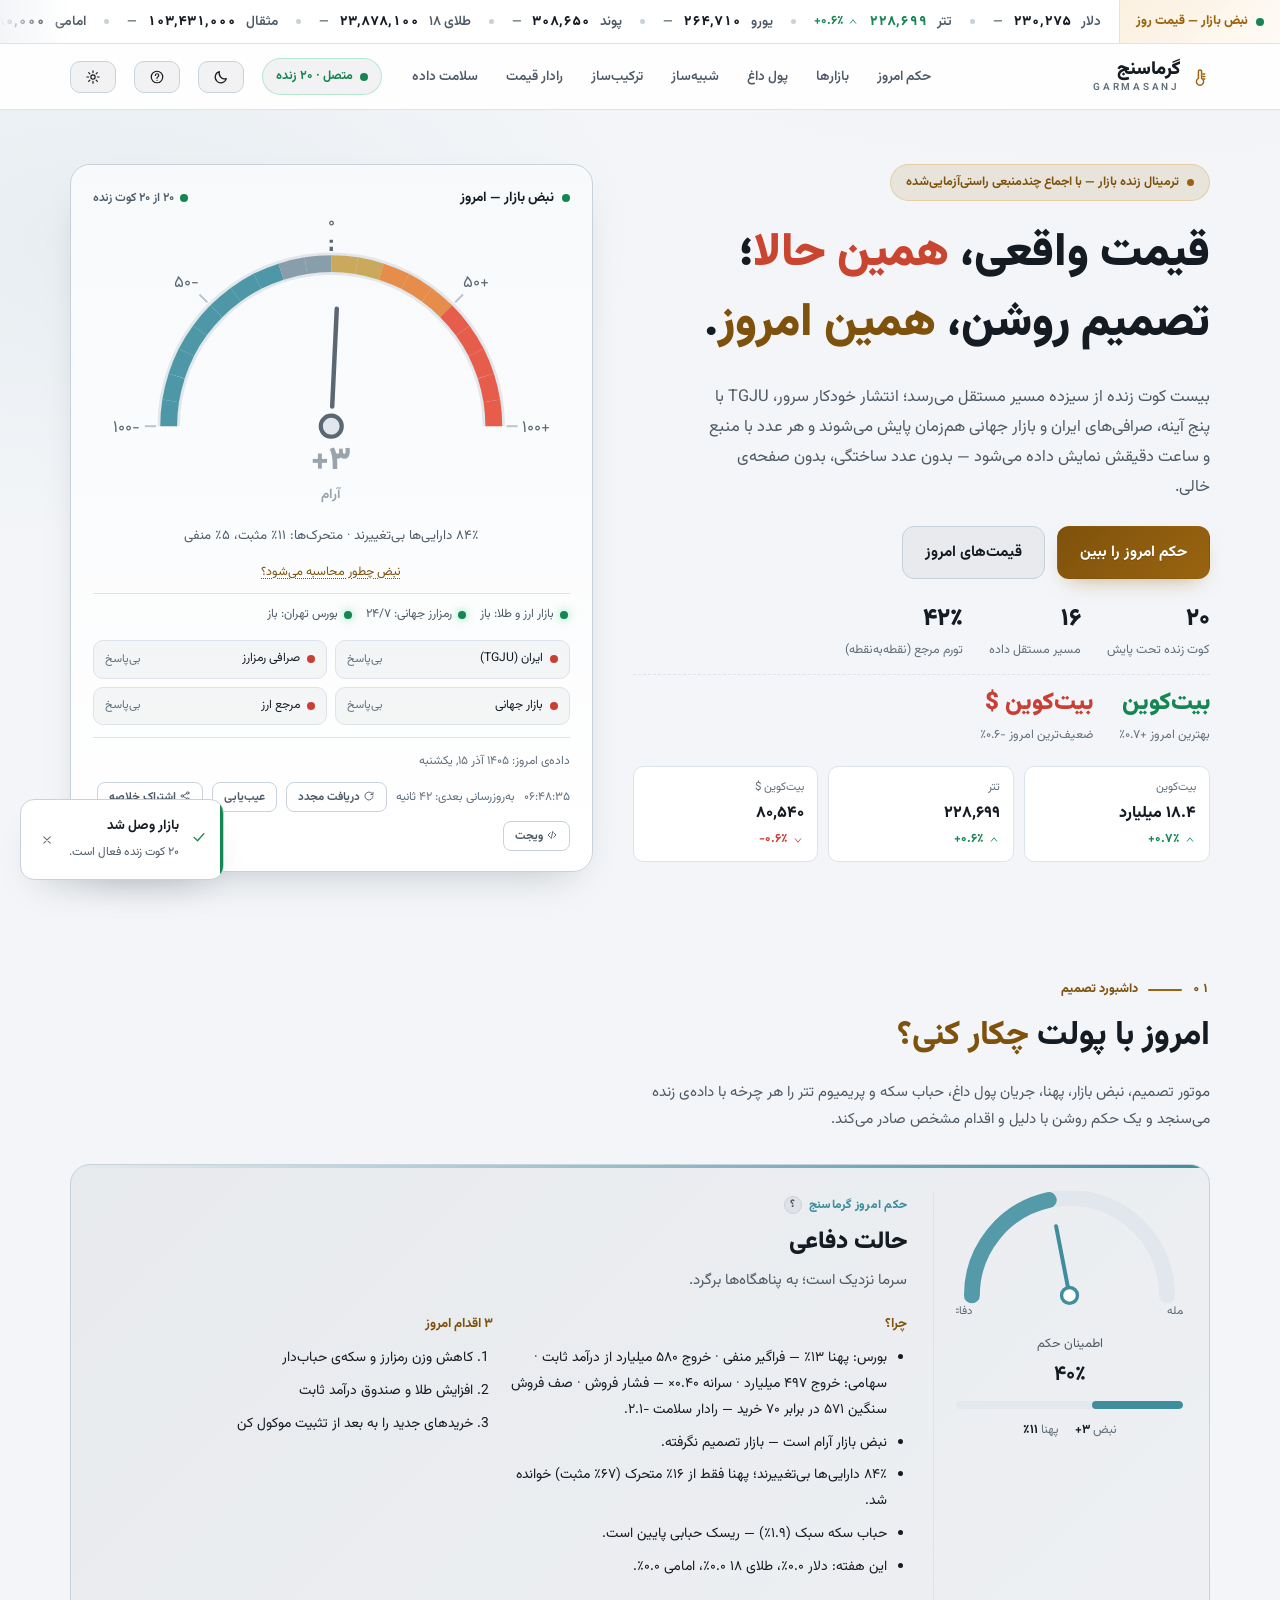
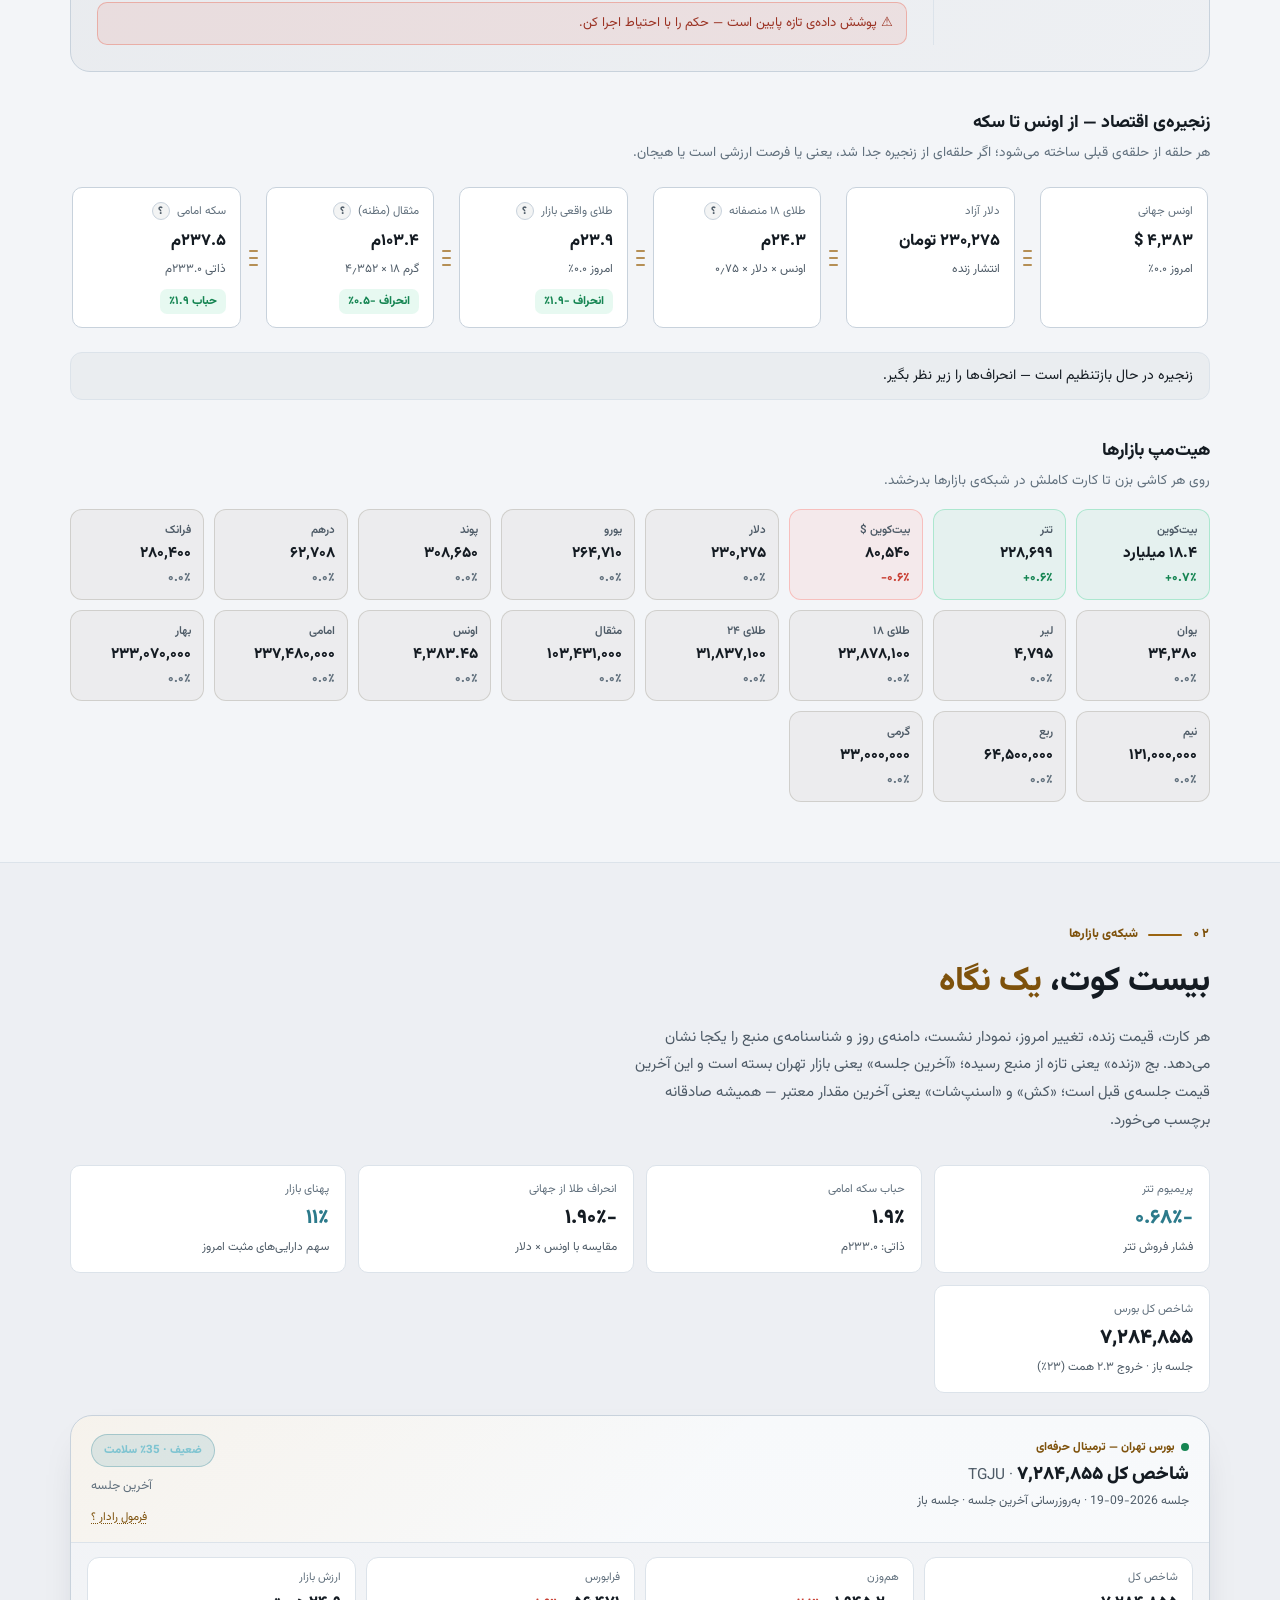
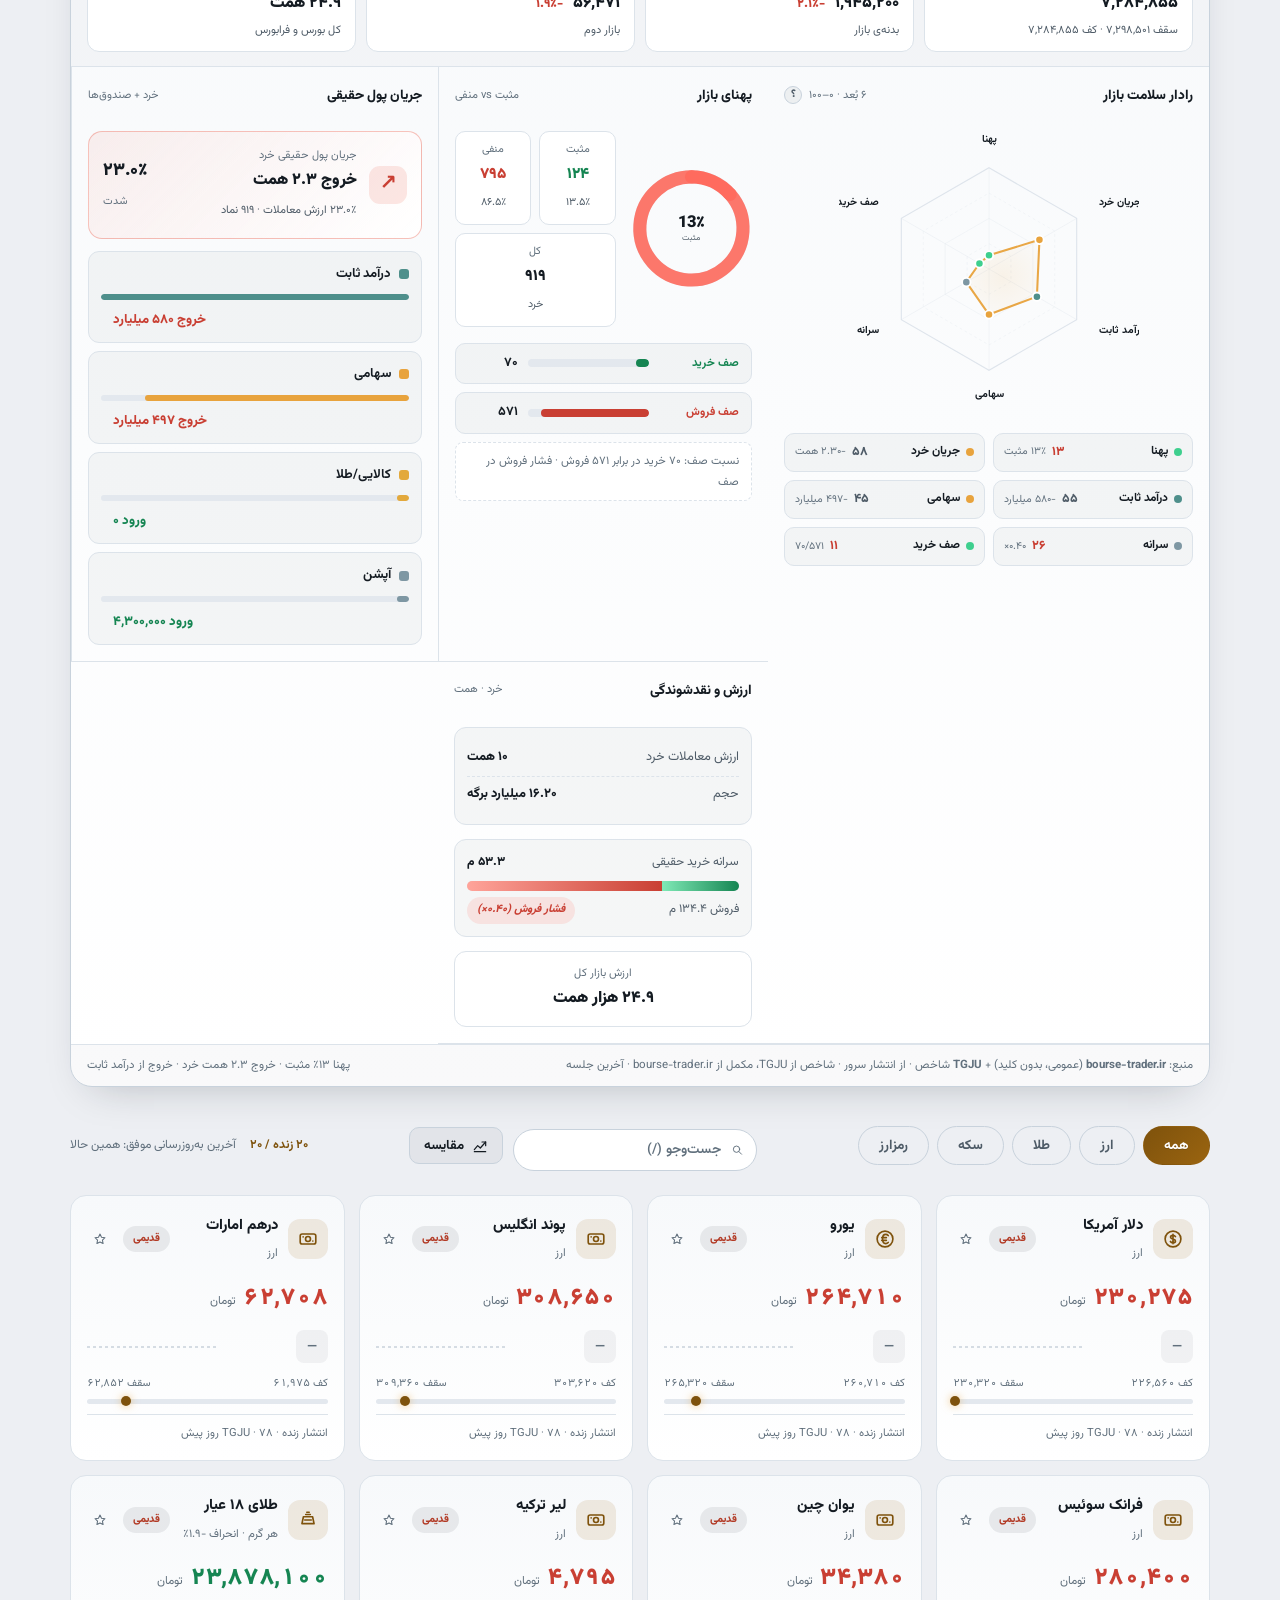
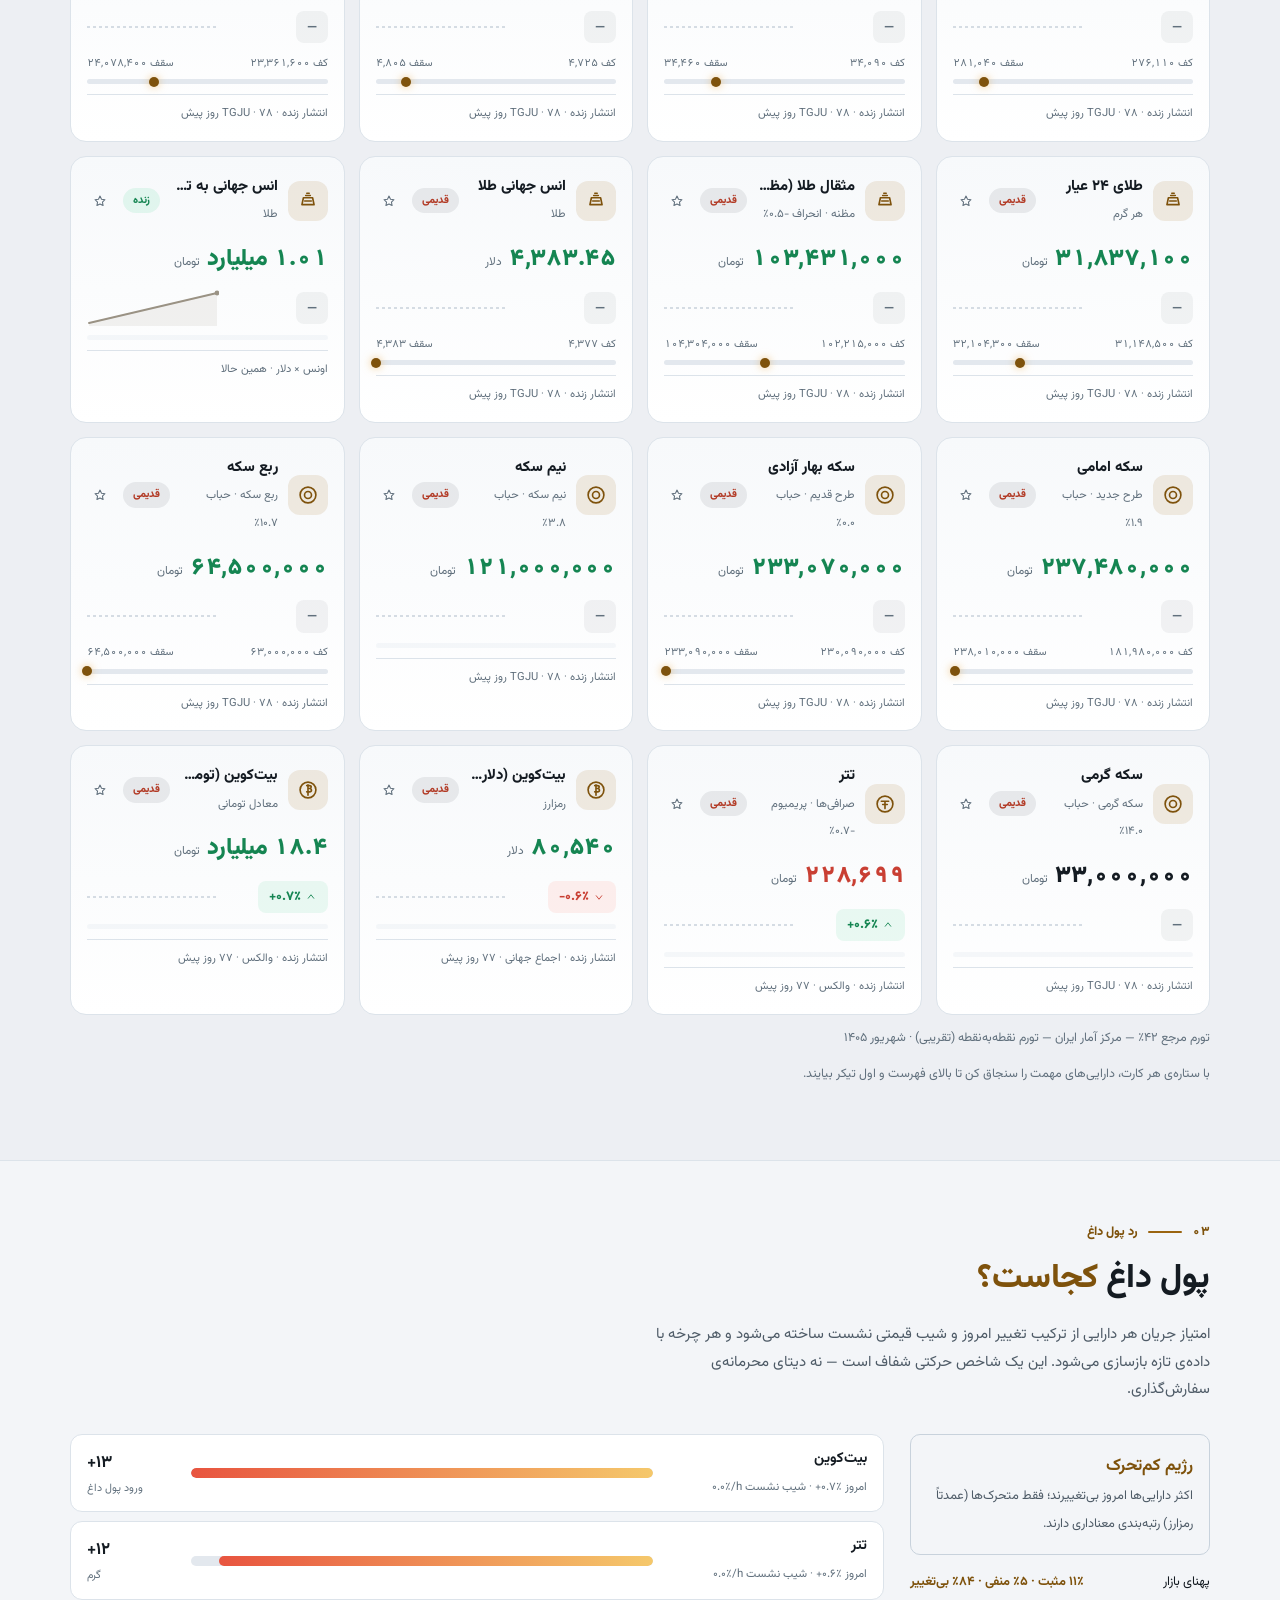
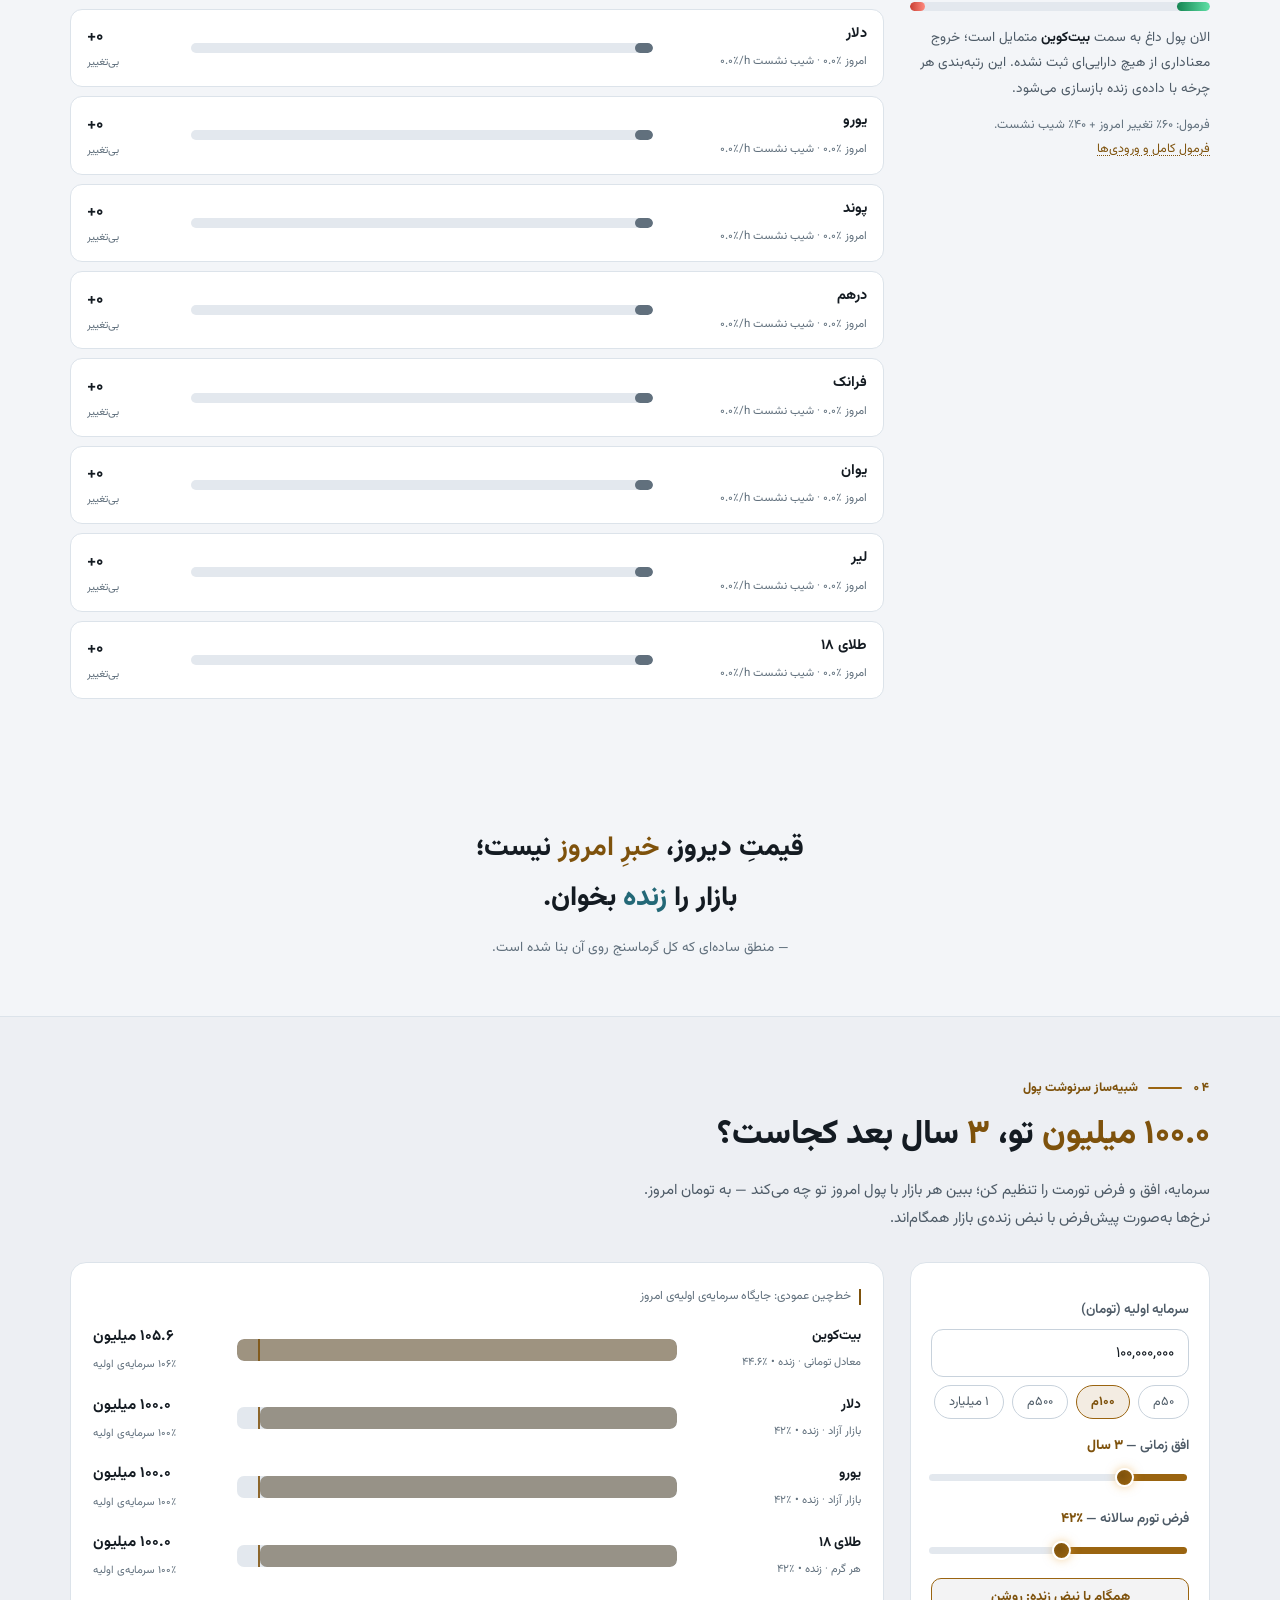
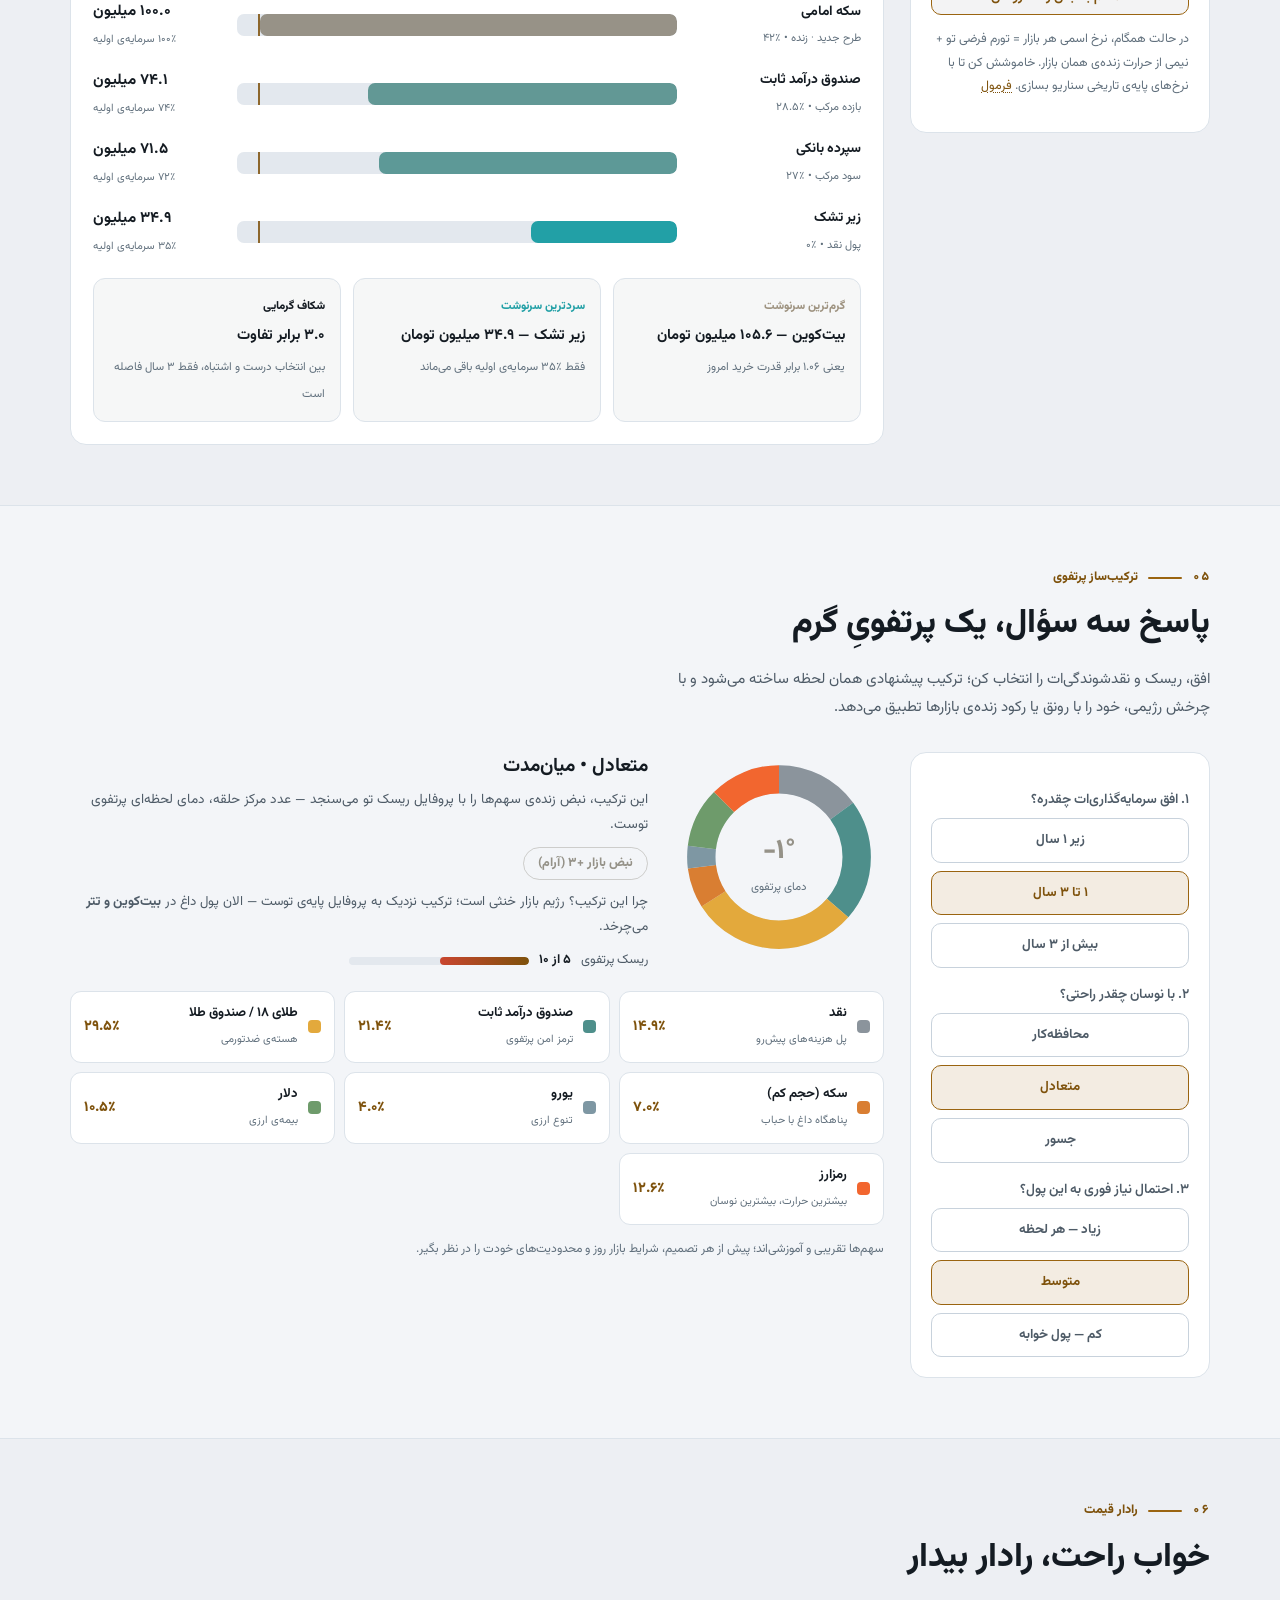
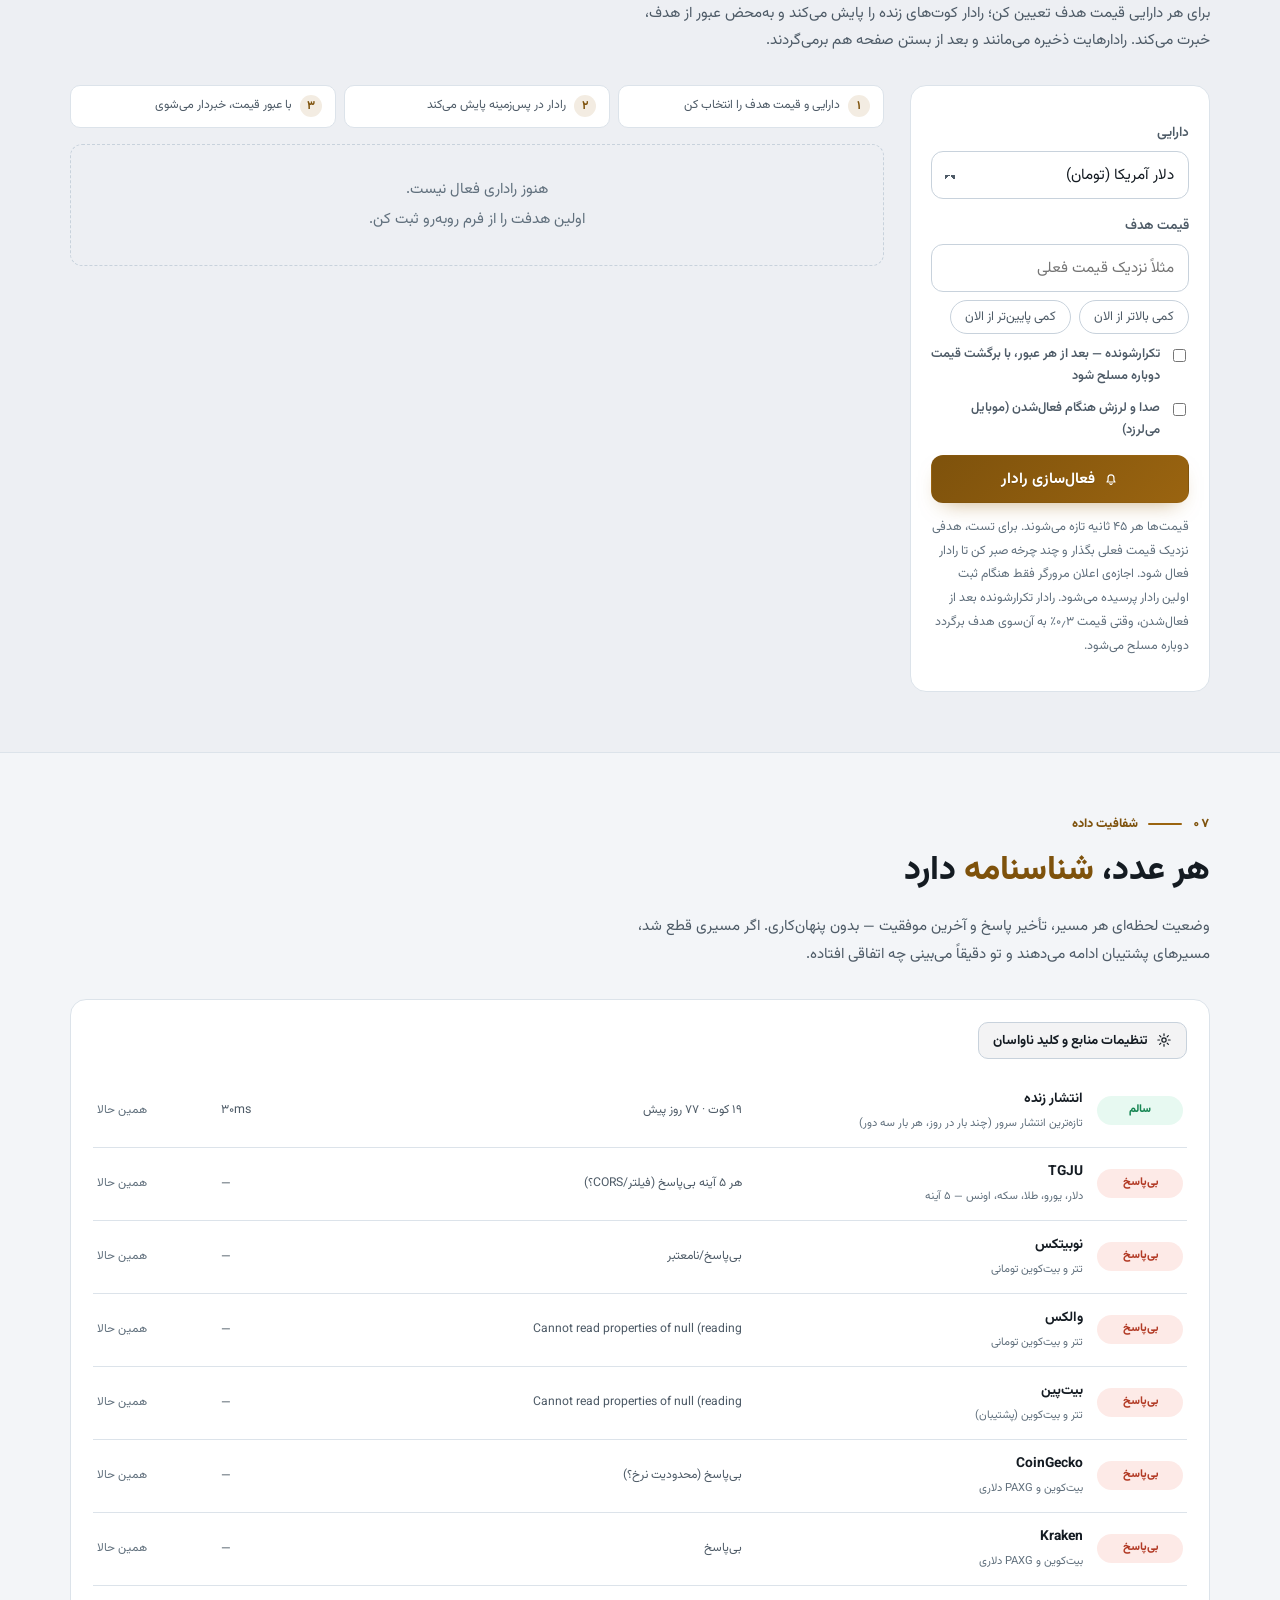
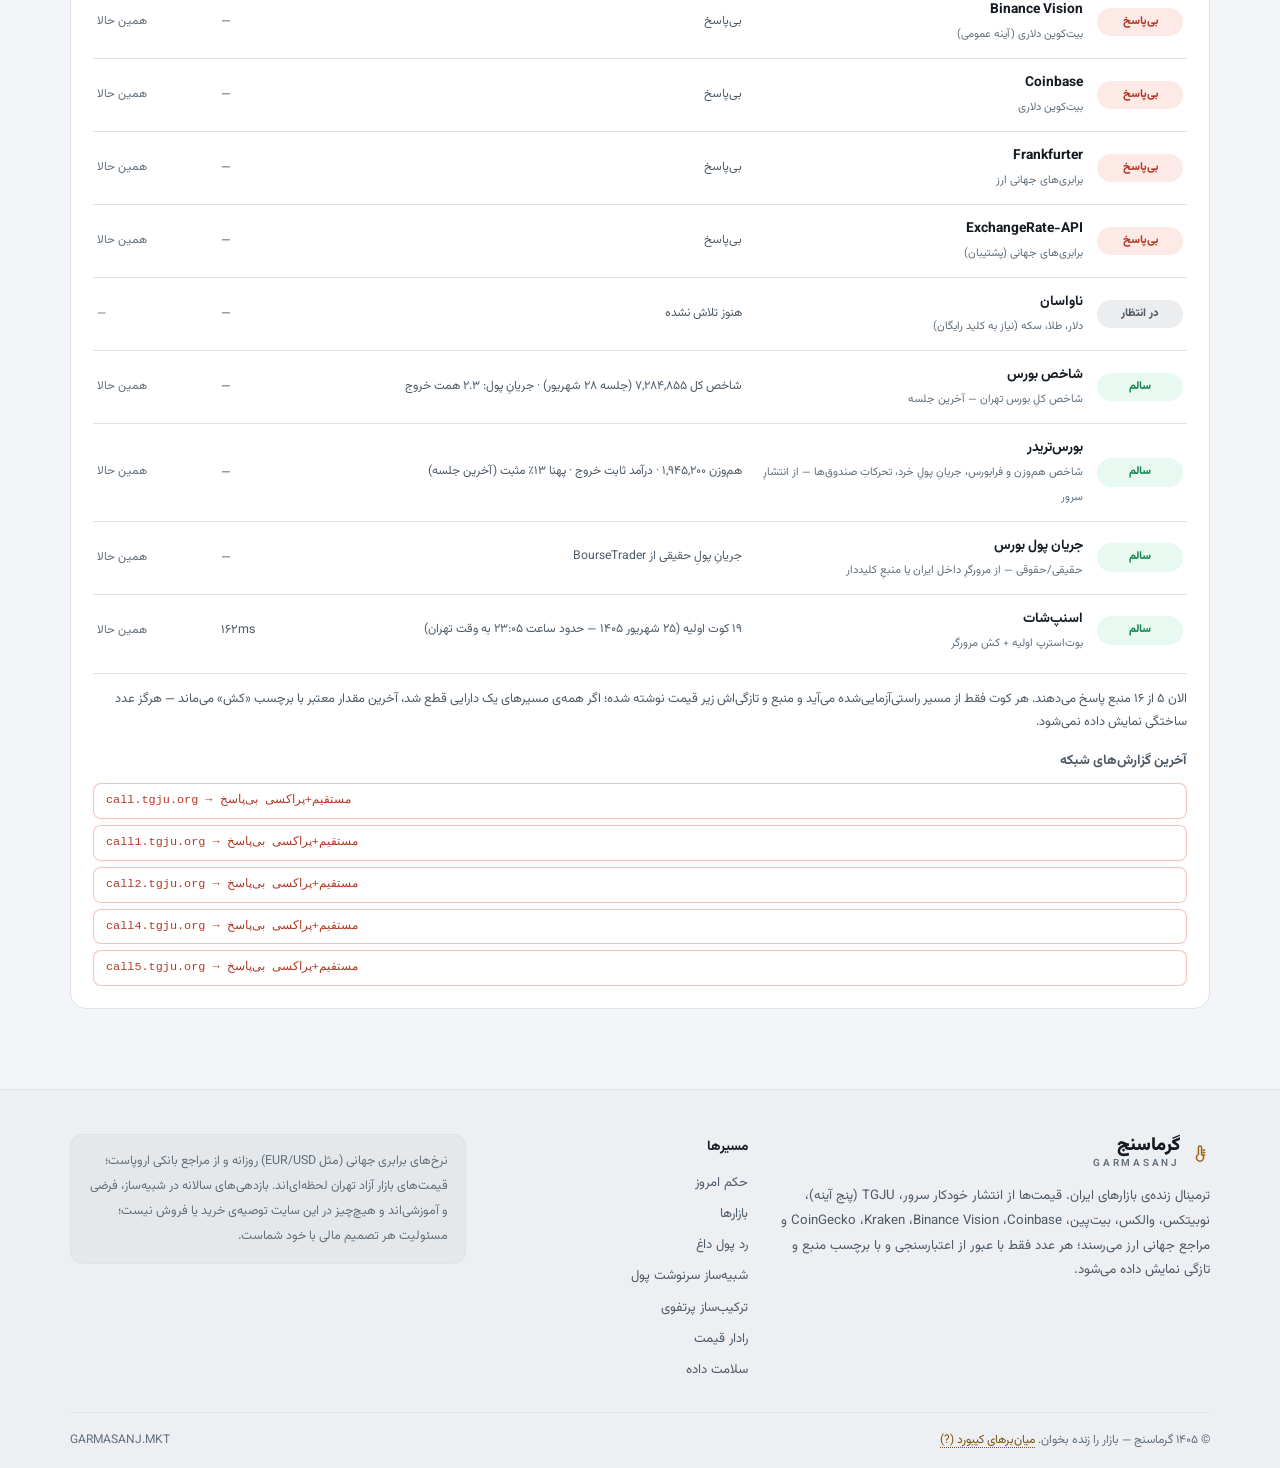
==== commit 9f73fbe0: "fix(bourse-pro): هم‌ترازی کلاس‌های CSS با خروجی charts.js + بازطراحی index.html برای ترمینال حرفه‌ای" ====
--- a/index.html
+++ b/index.html
@@ -171,45 +171,50 @@
     <div class="macro-strip rv" id="macroStrip" aria-live="polite"></div>
     <!-- بورس تهران — ترمینال حرفه‌ای (رادار + دونات + جریان صندوق‌ها) -->
     <section class="bourse-pro rv" id="boursePro" hidden aria-live="polite">
-      <div class="bourse-pro-head">
+      <div class="bp-head">
         <div class="bp-head-main">
-          <span class="bp-kicker"><i class="live-dot"></i>بورس تهران — ترمینال حرفه‌ای</span>
-          <h3 id="bourseProTitle">نبض بازار سرمایه</h3>
-          <p class="micro" id="bourseProMeta">در انتظار انتشار سرور…</p>
+          <span class="bp-kicker" style="display:inline-flex;align-items:center;gap:6px;font-size:.72rem;font-weight:800;color:var(--gold2);margin-bottom:4px"><i class="live-dot"></i>بورس تهران — ترمینال حرفه‌ای</span>
+          <b id="bourseProTitle">نبض بازار سرمایه</b>
+          <div class="bp-meta" id="bourseProMeta">در انتظار انتشار سرور…</div>
         </div>
         <div class="bp-head-side">
           <span class="bp-badge" id="bourseProBadge">—</span>
           <span class="micro" id="bourseProAge">—</span>
-        </div>
-      </div>
-      <div class="bourse-pro-grid">
-        <div class="bp-indices" id="bourseIndices"></div>
-        <div class="bp-radar-panel">
-          <div class="bp-panel-title"><b>رادار سلامت بازار</b><small>۶ بُعد کلیدی · ۰ تا ۱۰۰</small><button class="f-help" data-formula="bourseRadar" title="فرمول رادار">؟</button></div>
-          <div id="bourseRadarChart"></div>
-          <div id="bourseRadarLegend" class="bp-radar-legend"></div>
-        </div>
-        <div class="bp-breadth-panel">
-          <div class="bp-panel-title"><b>پهنای بازار</b><small>مثبت vs منفی</small></div>
-          <div id="bourseBreadthDonut" class="bp-donut-wrap"></div>
-          <div id="bourseBreadthStats" class="bp-stats"></div>
-          <div id="bourseQueueChart" style="margin-top:12px"></div>
-        </div>
-        <div class="bp-flow-panel">
-          <div class="bp-panel-title"><b>جریان پول حقیقی</b><small>خرد + صندوق‌ها · همت</small></div>
-          <div id="bourseMainFlow" class="bp-main-flow"></div>
-          <div id="bourseFundsFlow"></div>
-        </div>
-        <div class="bp-trade-panel">
-          <div class="bp-panel-title"><b>ارزش و حجم معاملات خرد</b><small>معیار نقدشوندگی</small></div>
+          <button class="link-btn bp-link" type="button" data-formula="bourseRadar" title="فرمول رادار سلامت">فرمول رادار ؟</button>
+        </div>
+      </div>
+      <div class="bp-indices" id="bourseIndices"></div>
+      <div class="bp-grid">
+        <div class="bp-panel bp-radar-panel">
+          <div class="bp-panel-h"><h4>رادار سلامت بازار</h4><span>۶ بُعد · ۰–۱۰۰ <button class="f-help" data-formula="bourseRadar" title="فرمول رادار">؟</button></span></div>
+          <div class="bp-radar-box">
+            <div id="bourseRadarChart"></div>
+            <div id="bourseRadarLegend" class="bp-radar-legend"></div>
+          </div>
+        </div>
+        <div class="bp-panel bp-breadth-panel">
+          <div class="bp-panel-h"><h4>پهنای بازار</h4><span>مثبت vs منفی</span></div>
+          <div class="bp-donut-wrap">
+            <div id="bourseBreadthDonut"></div>
+            <div id="bourseBreadthStats" class="bp-stats"></div>
+          </div>
+          <div id="bourseQueueChart" class="bp-queue"></div>
+        </div>
+        <div class="bp-panel bp-flow-panel">
+          <div class="bp-panel-h"><h4>جریان پول حقیقی</h4><span>خرد + صندوق‌ها</span></div>
+          <div id="bourseMainFlow"></div>
+          <div id="bourseFundsFlow" class="bp-funds"></div>
+        </div>
+        <div class="bp-panel bp-trade-panel">
+          <div class="bp-panel-h"><h4>ارزش و نقدشوندگی</h4><span>خرد · همت</span></div>
           <div id="bourseTradeStats"></div>
-          <div id="boursePerCapita" style="margin-top:14px"></div>
-          <div id="bourseCap" class="bp-cap"></div>
+          <div id="boursePerCapita" class="bp-pc"></div>
+          <div id="bourseCap"></div>
         </div>
       </div>
       <div class="bp-foot">
-        <span class="micro">منبع: <b>bourse-trader.ir</b> (صفحه‌ی عمومی، بدون کلید) + <b>TGJU</b> شاخص کل · از انتشار سرور · <span id="bourseProSource">—</span></span>
-        <span class="micro" id="bourseProExplain">—</span>
+        <span>منبع: <b>bourse-trader.ir</b> (عمومی، بدون کلید) + <b>TGJU</b> شاخص · از انتشار سرور · <span id="bourseProSource">—</span></span>
+        <span id="bourseProExplain">—</span>
       </div>
     </section>
     <!-- نگهداری برای سازگاری با تست‌های قدیمی -->
--- a/assets/css/main.css
+++ b/assets/css/main.css
@@ -819,6 +819,41 @@
   .bp-radar-legend{grid-template-columns:1fr 1fr}
 }
 
+/* ---- چارت‌های بورس پرو — پشتیبانی از خروجی charts.js (funds, pc, queue, donut) ---- */
+.radar-chart{width:100%;height:auto;display:block}
+.donut-chart{width:100%;height:auto;display:block;margin:auto}
+.funds-chart{display:flex;flex-direction:column;gap:8px}
+.fund-row{display:grid;grid-template-columns:1fr auto;gap:8px 12px;align-items:center;background:var(--tint2);border:1px solid var(--line);border-radius:11px;padding:10px 12px}
+.fund-label{display:flex;align-items:center;gap:8px;font-size:.82rem;font-weight:700}
+.fund-label i{width:10px;height:10px;border-radius:3px;background:var(--c,#E8A33D);display:inline-block}
+.fund-track{grid-column:1/-1;height:6px;border-radius:4px;background:var(--track);overflow:hidden}
+.fund-fill{display:block;height:100%;border-radius:4px;transition:width .6s}
+.fund-fill.in{background:var(--up)} .fund-fill.out{background:var(--down)}
+.fund-val{font-size:.82rem;font-weight:800;text-align:left;direction:ltr}
+.fund-val.in{color:var(--up)} .fund-val.out{color:var(--down)}
+
+.pc-gauge{display:flex;flex-direction:column;gap:6px;background:var(--tint2);border:1px solid var(--line);border-radius:12px;padding:12px}
+.pc-head{display:flex;justify-content:space-between;font-size:.76rem;color:var(--mut)}
+.pc-head b{color:var(--txt);font-weight:800}
+.pc-track{height:10px;border-radius:5px;background:var(--track);display:flex;overflow:hidden}
+.pc-track i{display:block;height:100%;transition:width .6s}
+.pc-buy{background:linear-gradient(to left,var(--up),#7FE9B6)} .pc-sell{background:linear-gradient(to left,var(--down),#FFA49A);margin-inline-start:auto}
+.pc-foot{display:flex;justify-content:space-between;align-items:center;font-size:.74rem;color:var(--mut)}
+.pc-badge{font-size:.7rem;font-weight:800;border-radius:999px;padding:3px 10px}
+.pc-badge.hot{background:rgba(62,207,142,.14);color:var(--up)} .pc-badge.cold{background:rgba(255,107,94,.14);color:var(--down)} .pc-badge.neutral{background:var(--tint3);color:var(--mut)}
+
+.queue-chart{display:flex;flex-direction:column;gap:8px}
+.queue-row{display:grid;grid-template-columns:80px 1fr 50px;gap:10px;align-items:center;background:var(--tint2);border:1px solid var(--line);border-radius:10px;padding:8px 12px;font-size:.8rem}
+.q-label{font-size:.72rem;color:var(--mut);font-weight:700}
+.q-label.buy{color:var(--up)} .q-label.sell{color:var(--down)}
+.queue-track{height:8px;border-radius:5px;background:var(--track);overflow:hidden}
+.queue-fill{display:block;height:100%;border-radius:5px;transition:width .6s}
+.queue-fill.buy{background:var(--up)} .queue-fill.sell{background:var(--down)}
+.queue-foot{font-size:.72rem;color:var(--dim);background:var(--field);border:1px dashed var(--line);border-radius:8px;padding:8px 12px;line-height:1.8}
+
+/* بافت قدیمی bp-* برای سازگاری */
+.bp-cap{margin-top:10px}
+
 @media (prefers-reduced-motion:reduce){
   *,*::before,*::after{animation-duration:.01ms!important;transition-duration:.01ms!important}
   html{scroll-behavior:auto}
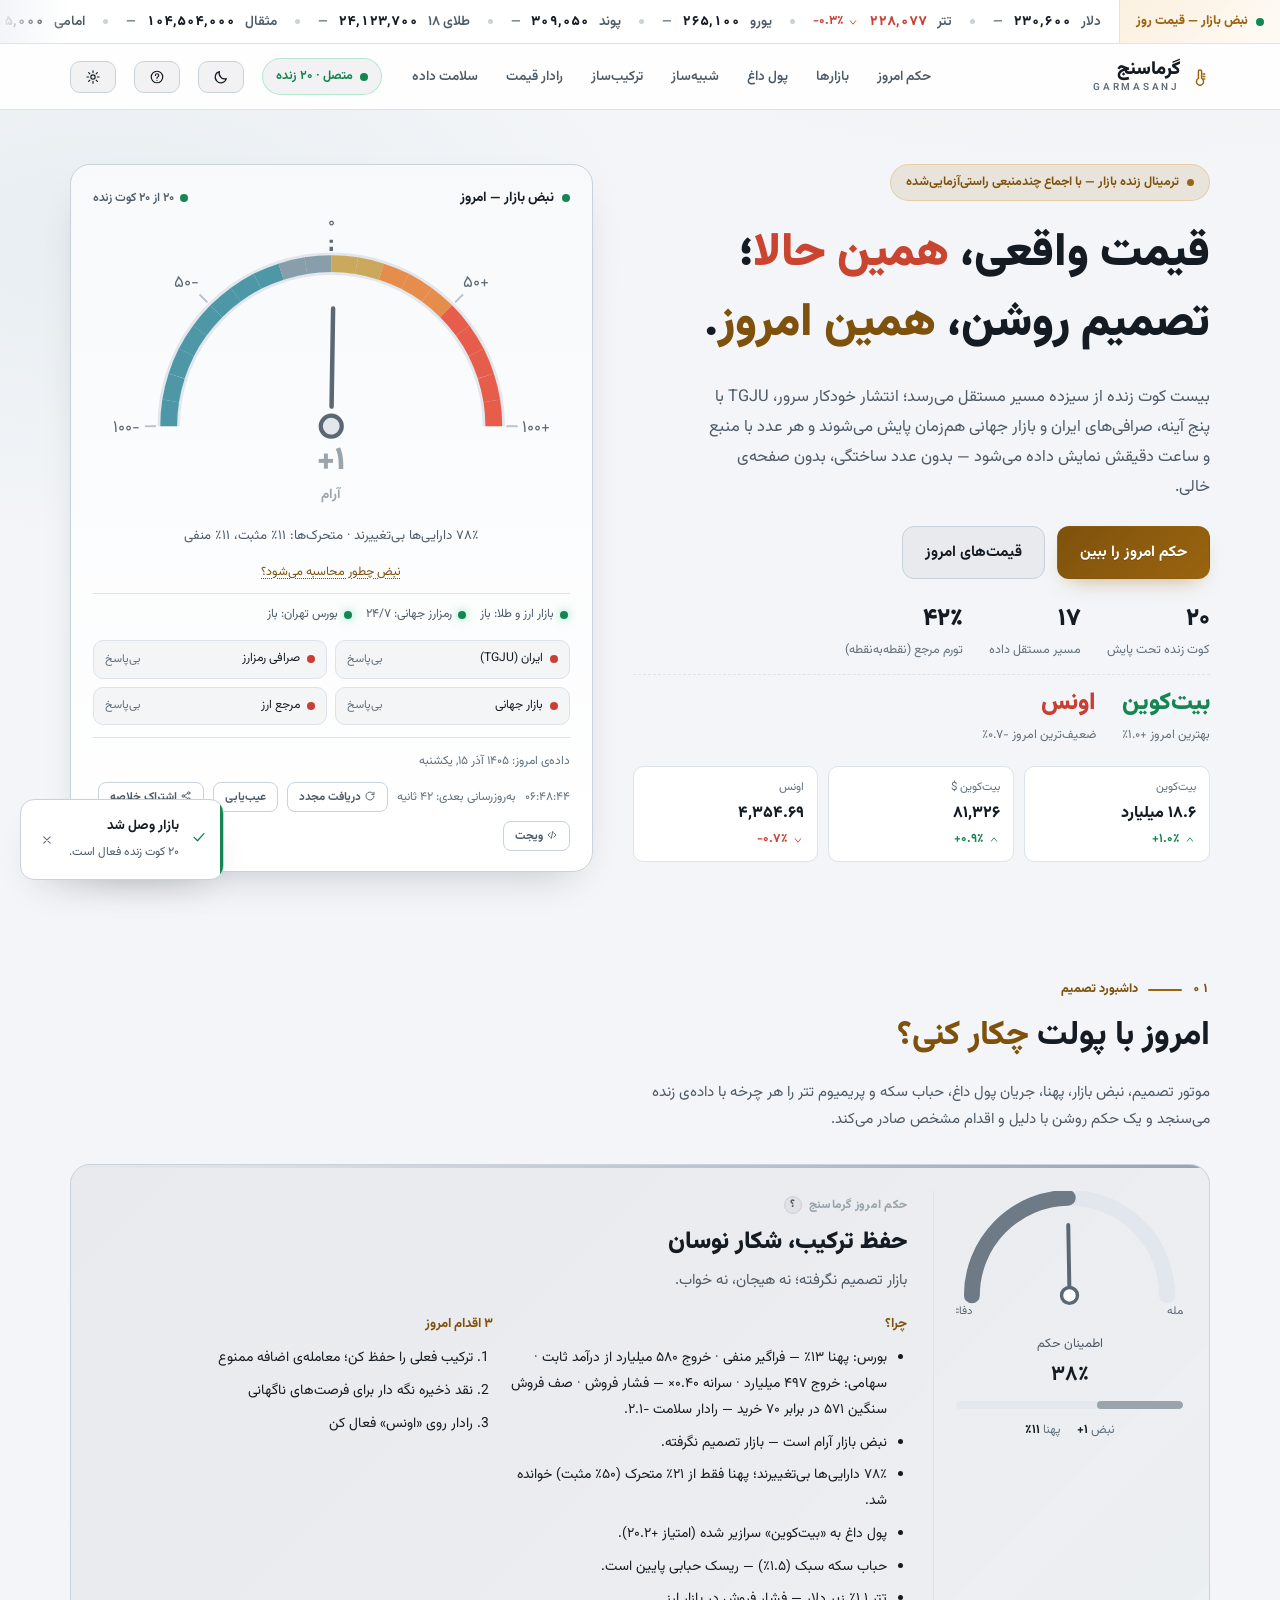
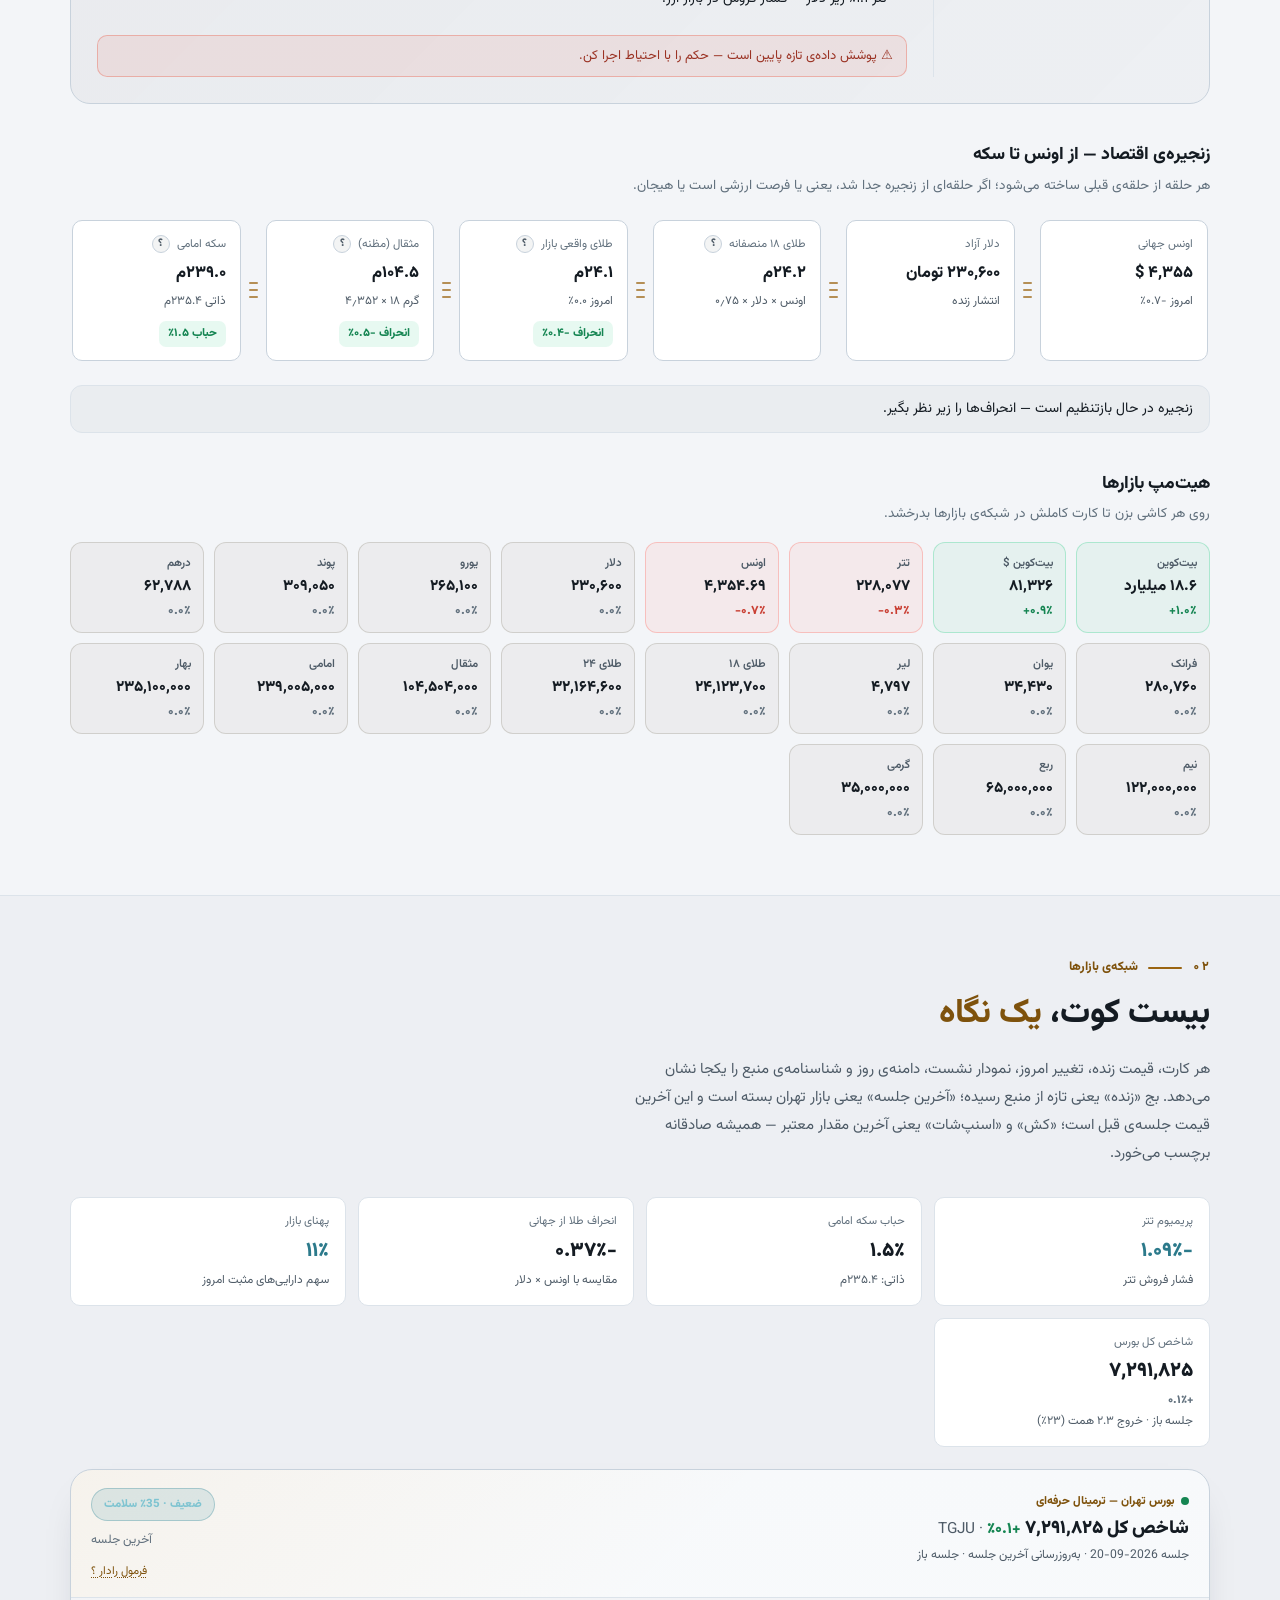
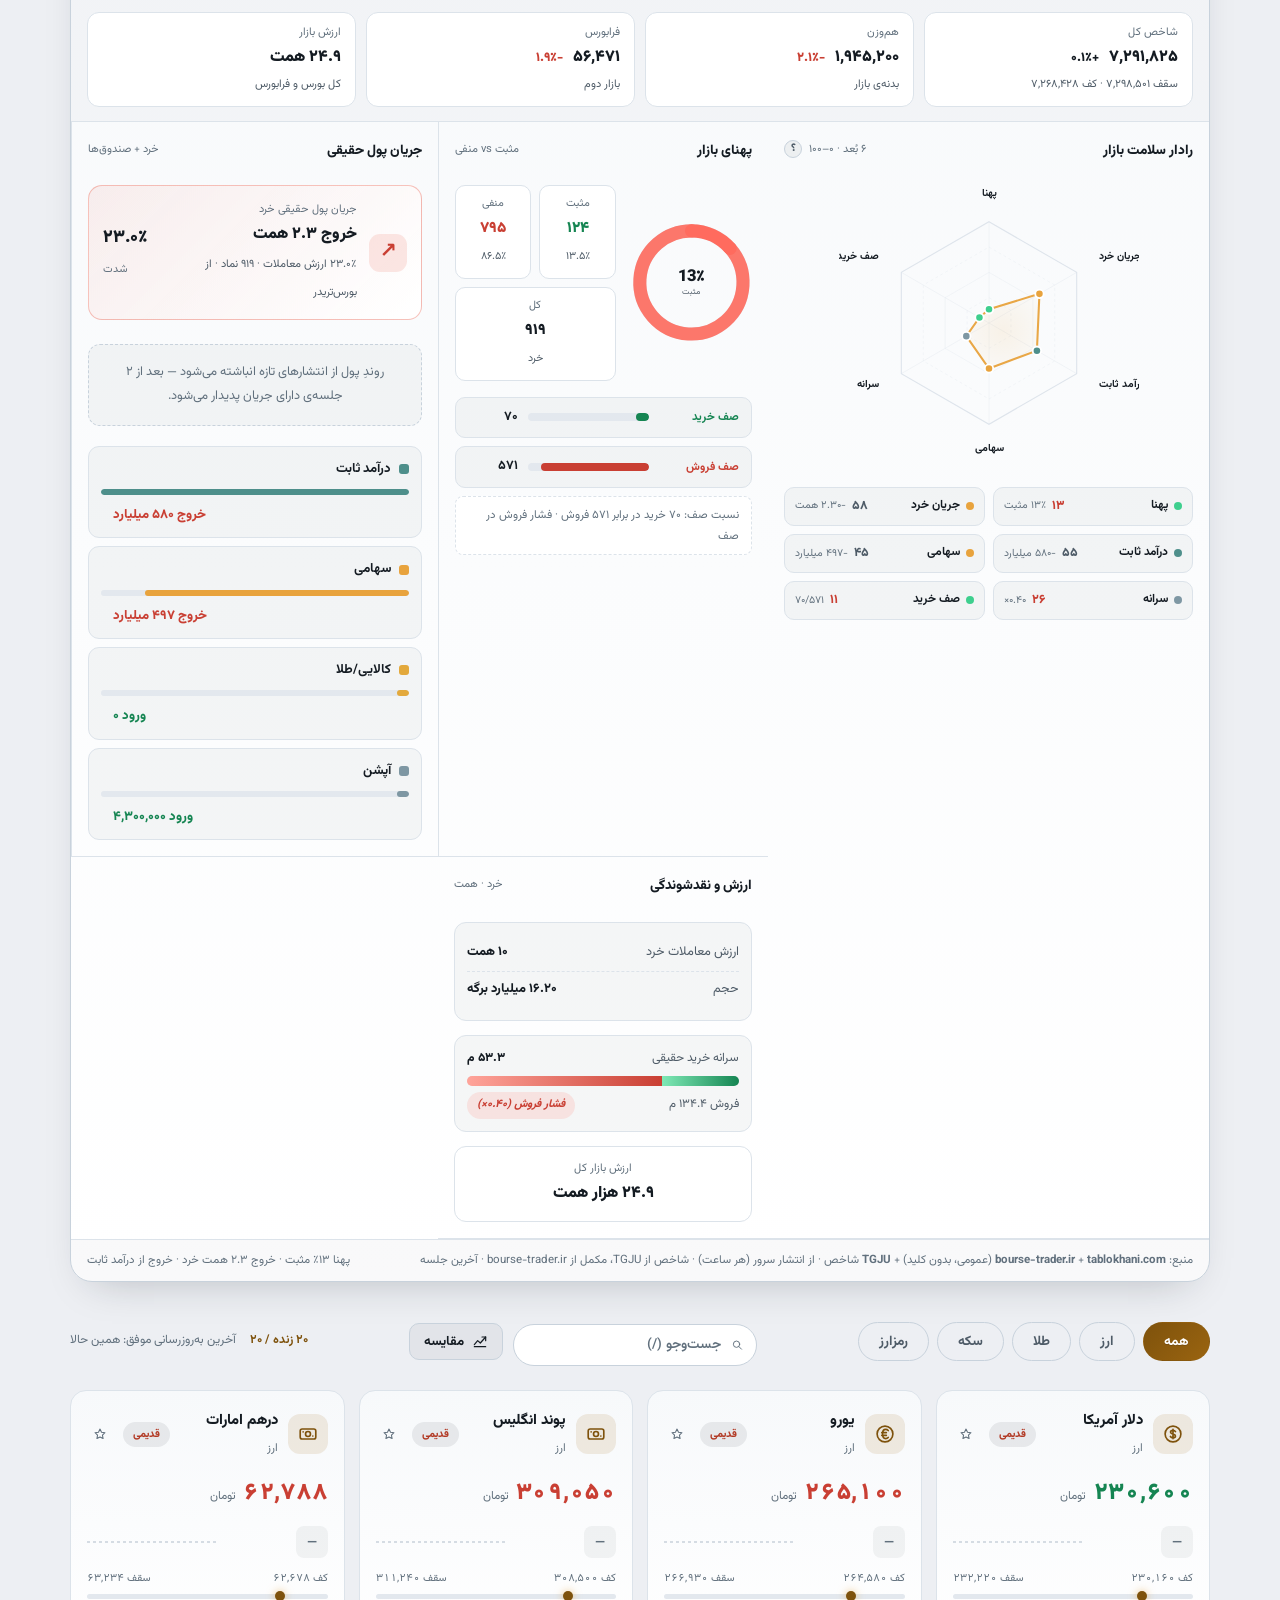
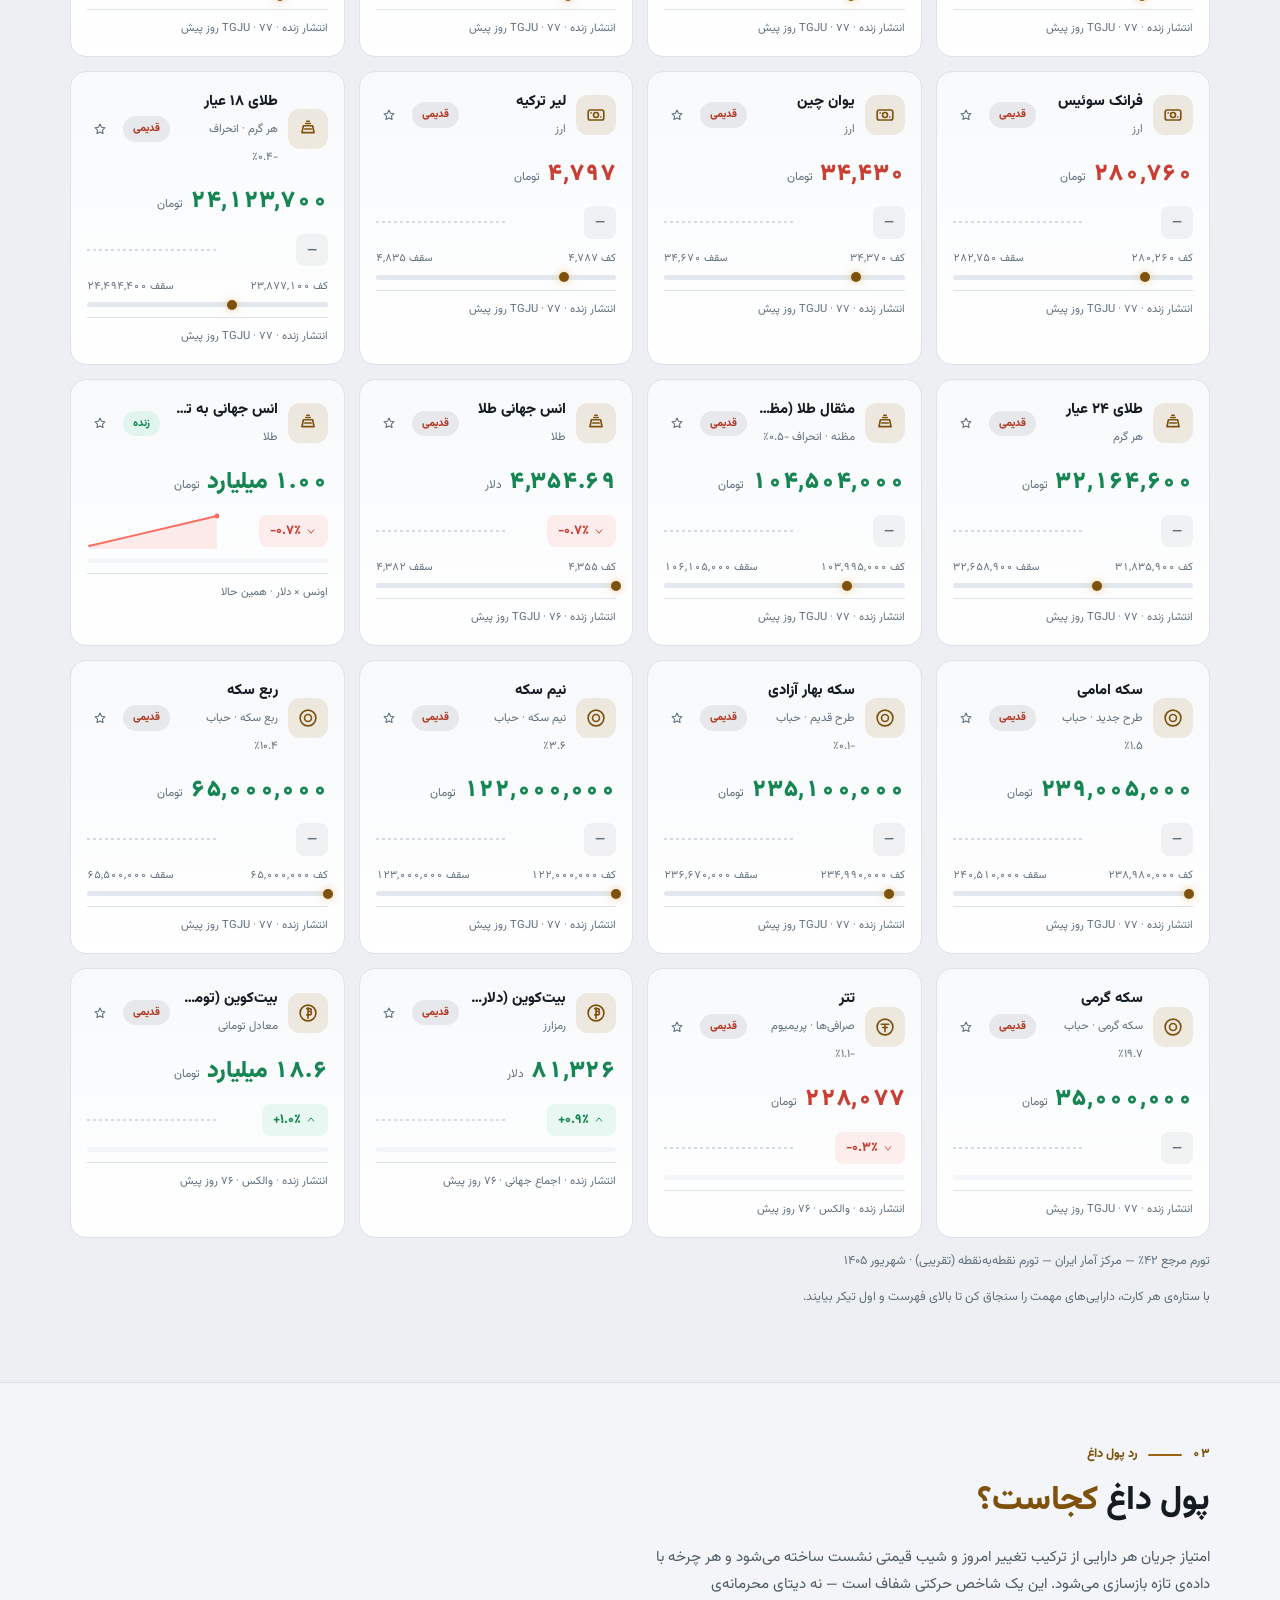
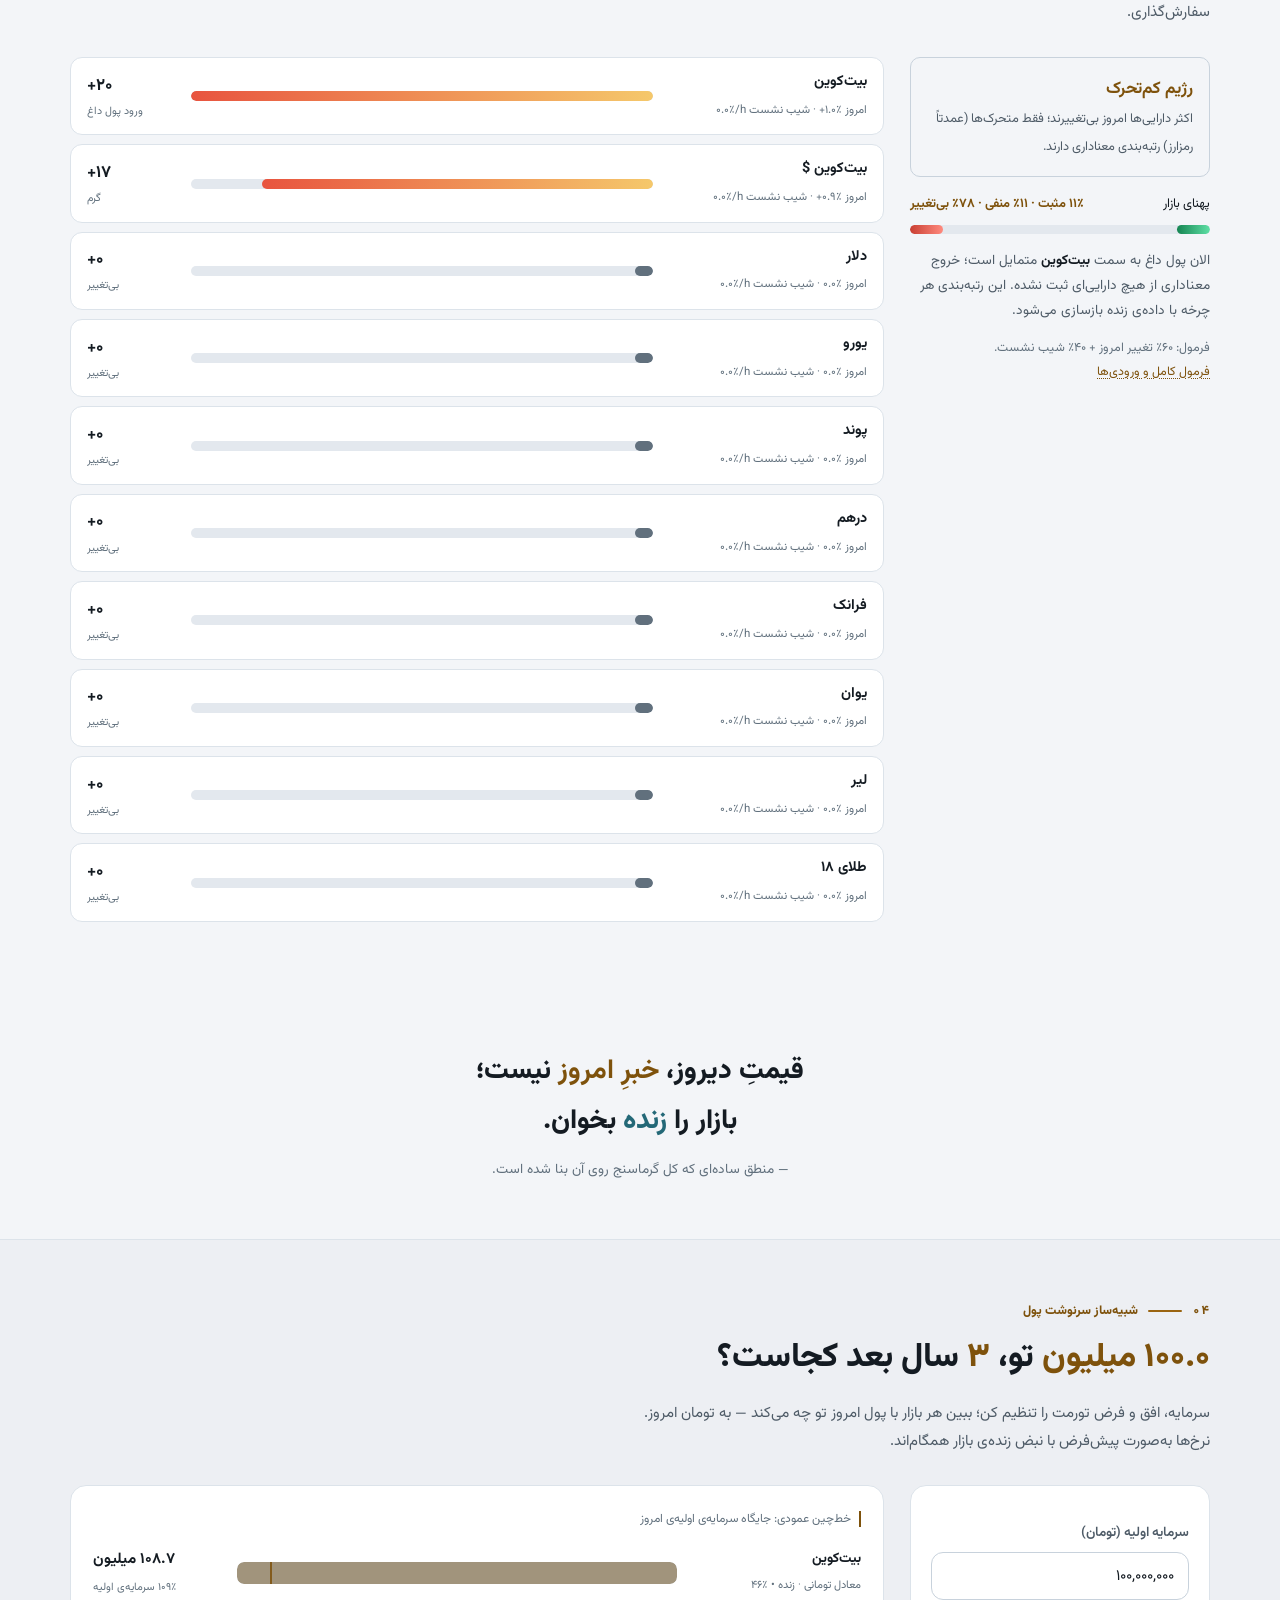
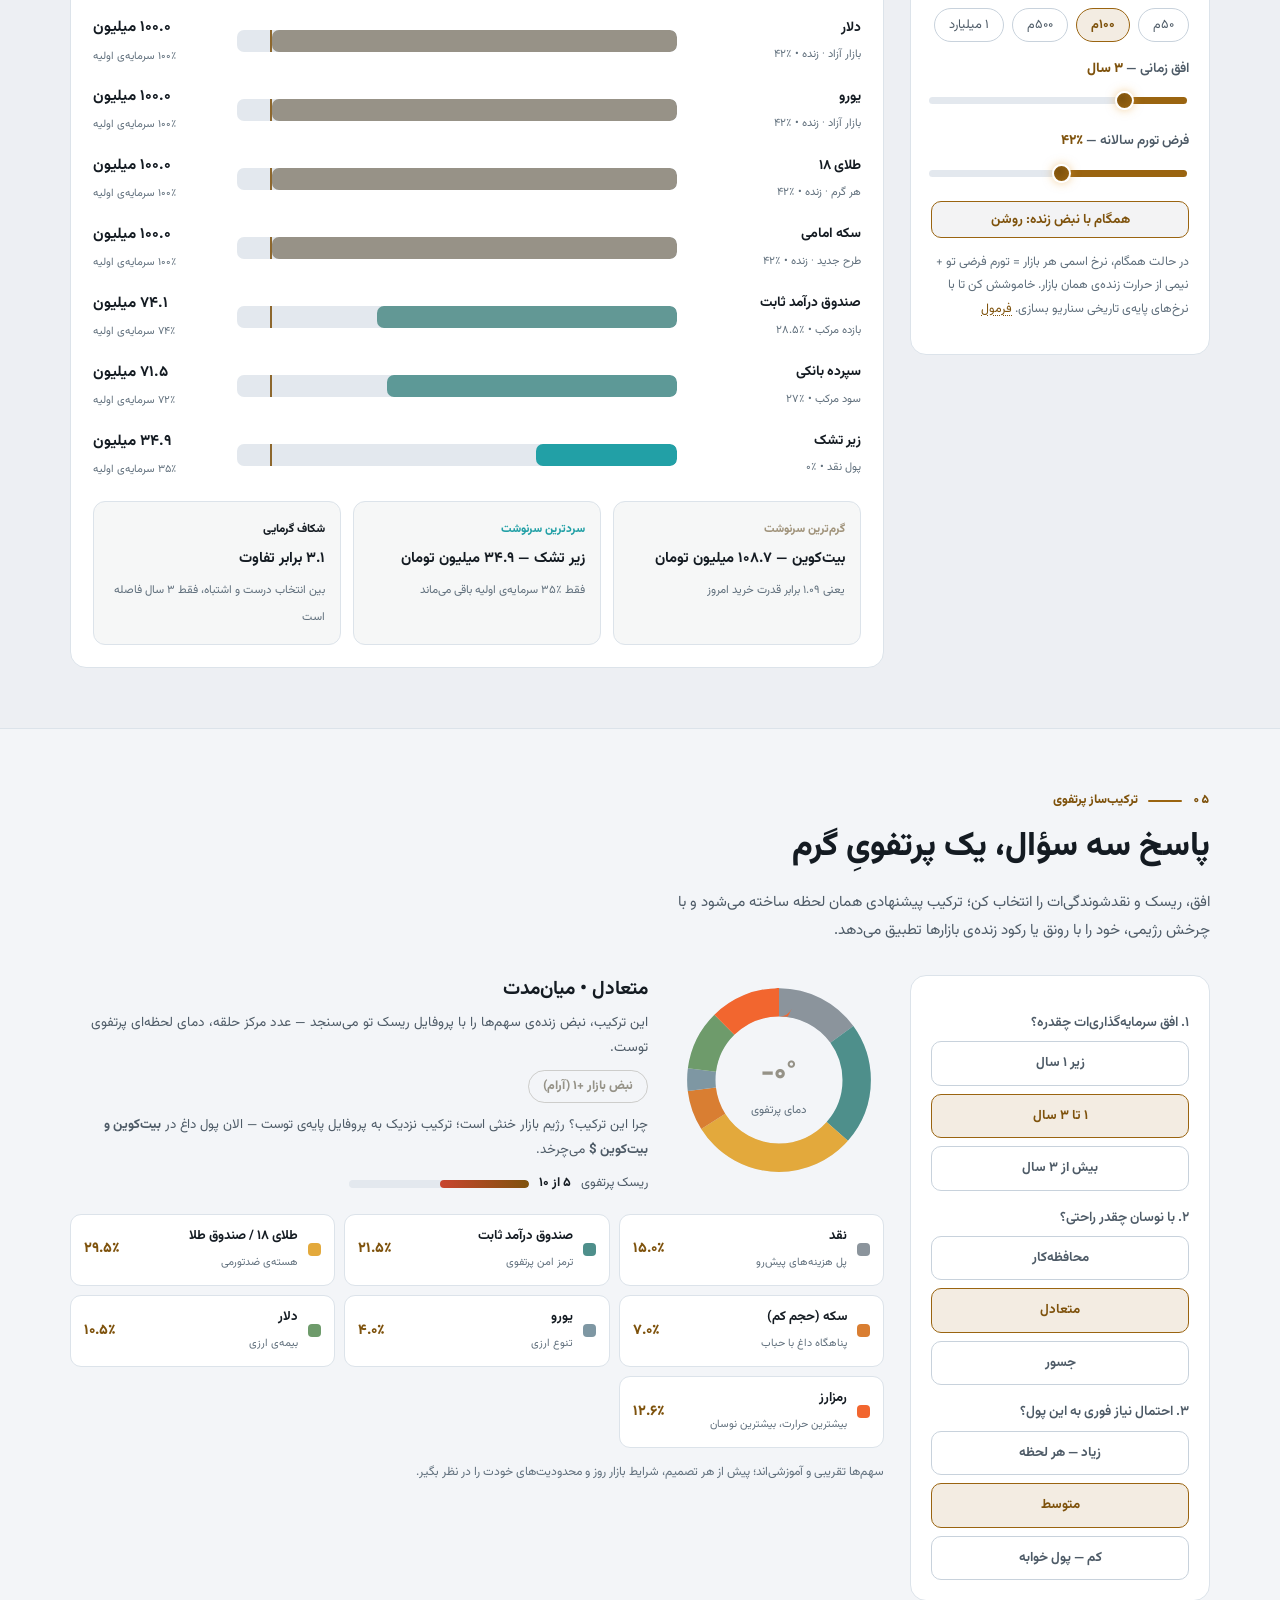
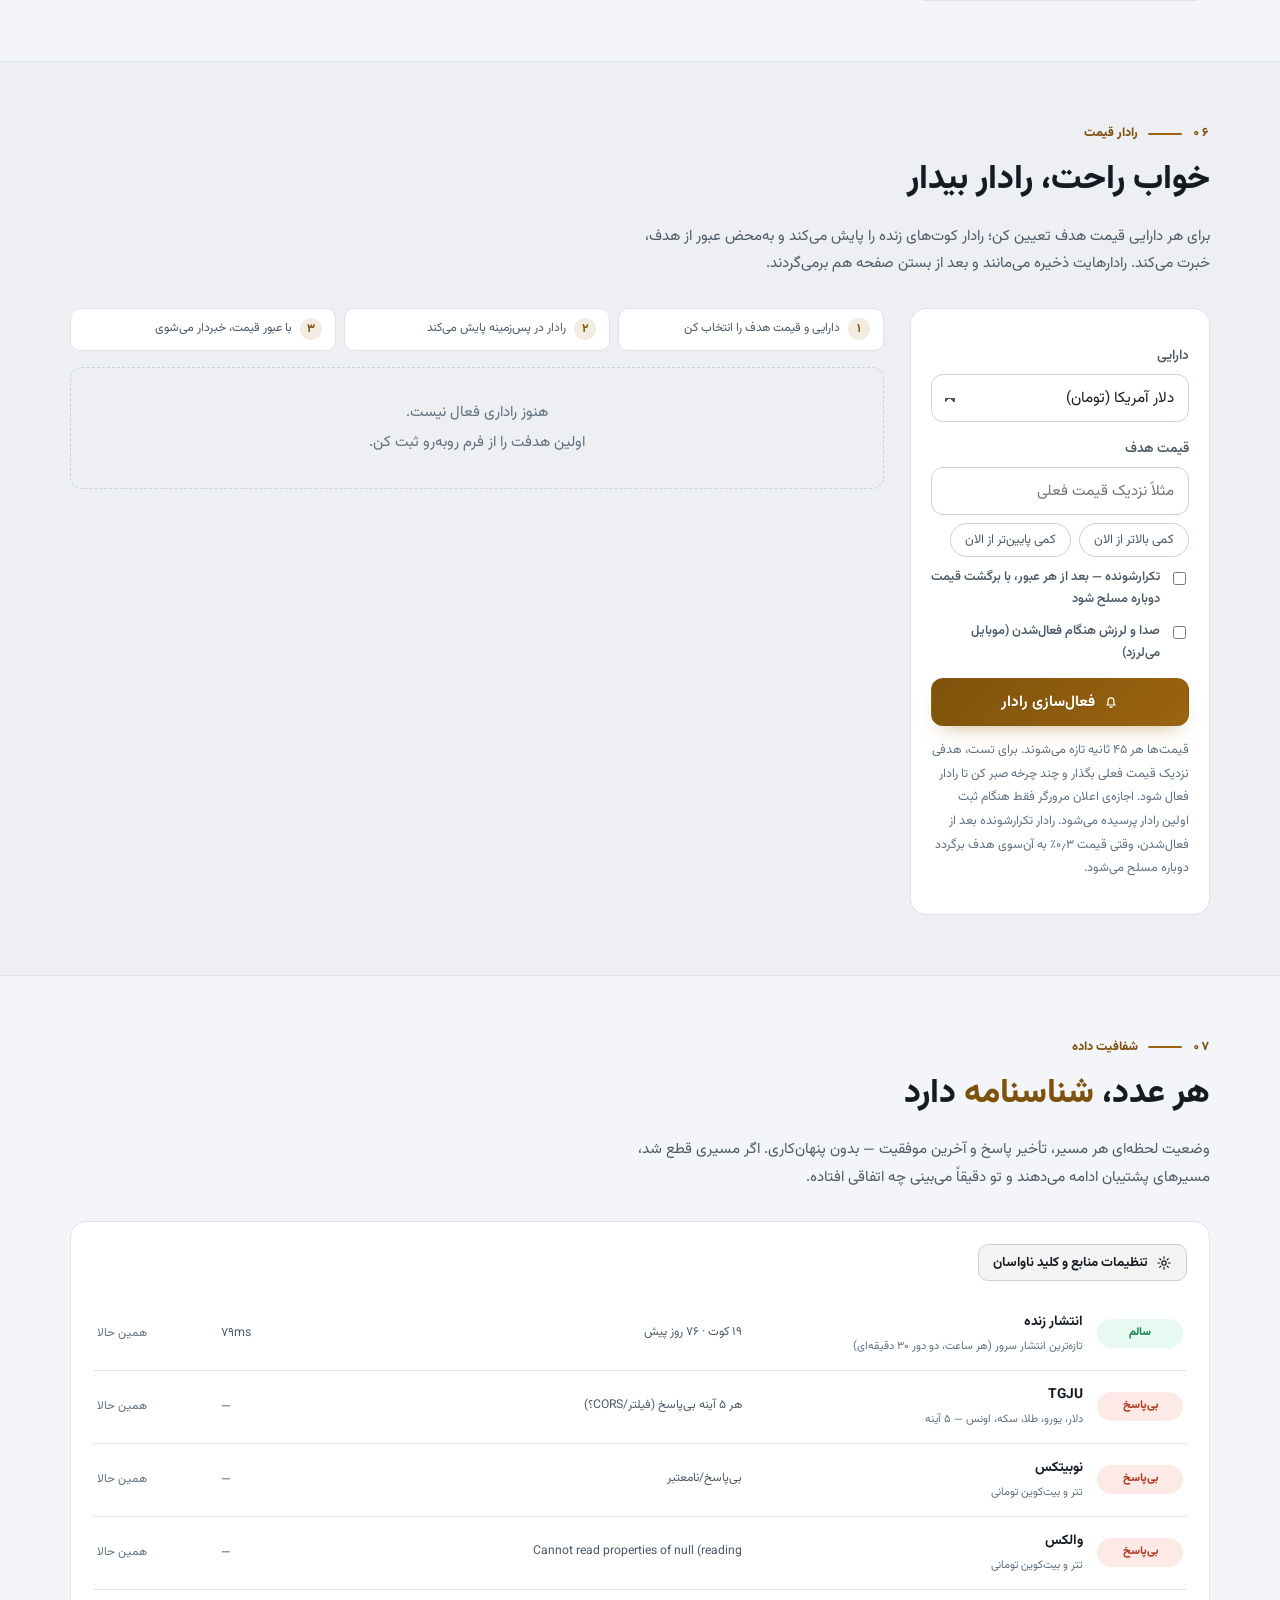
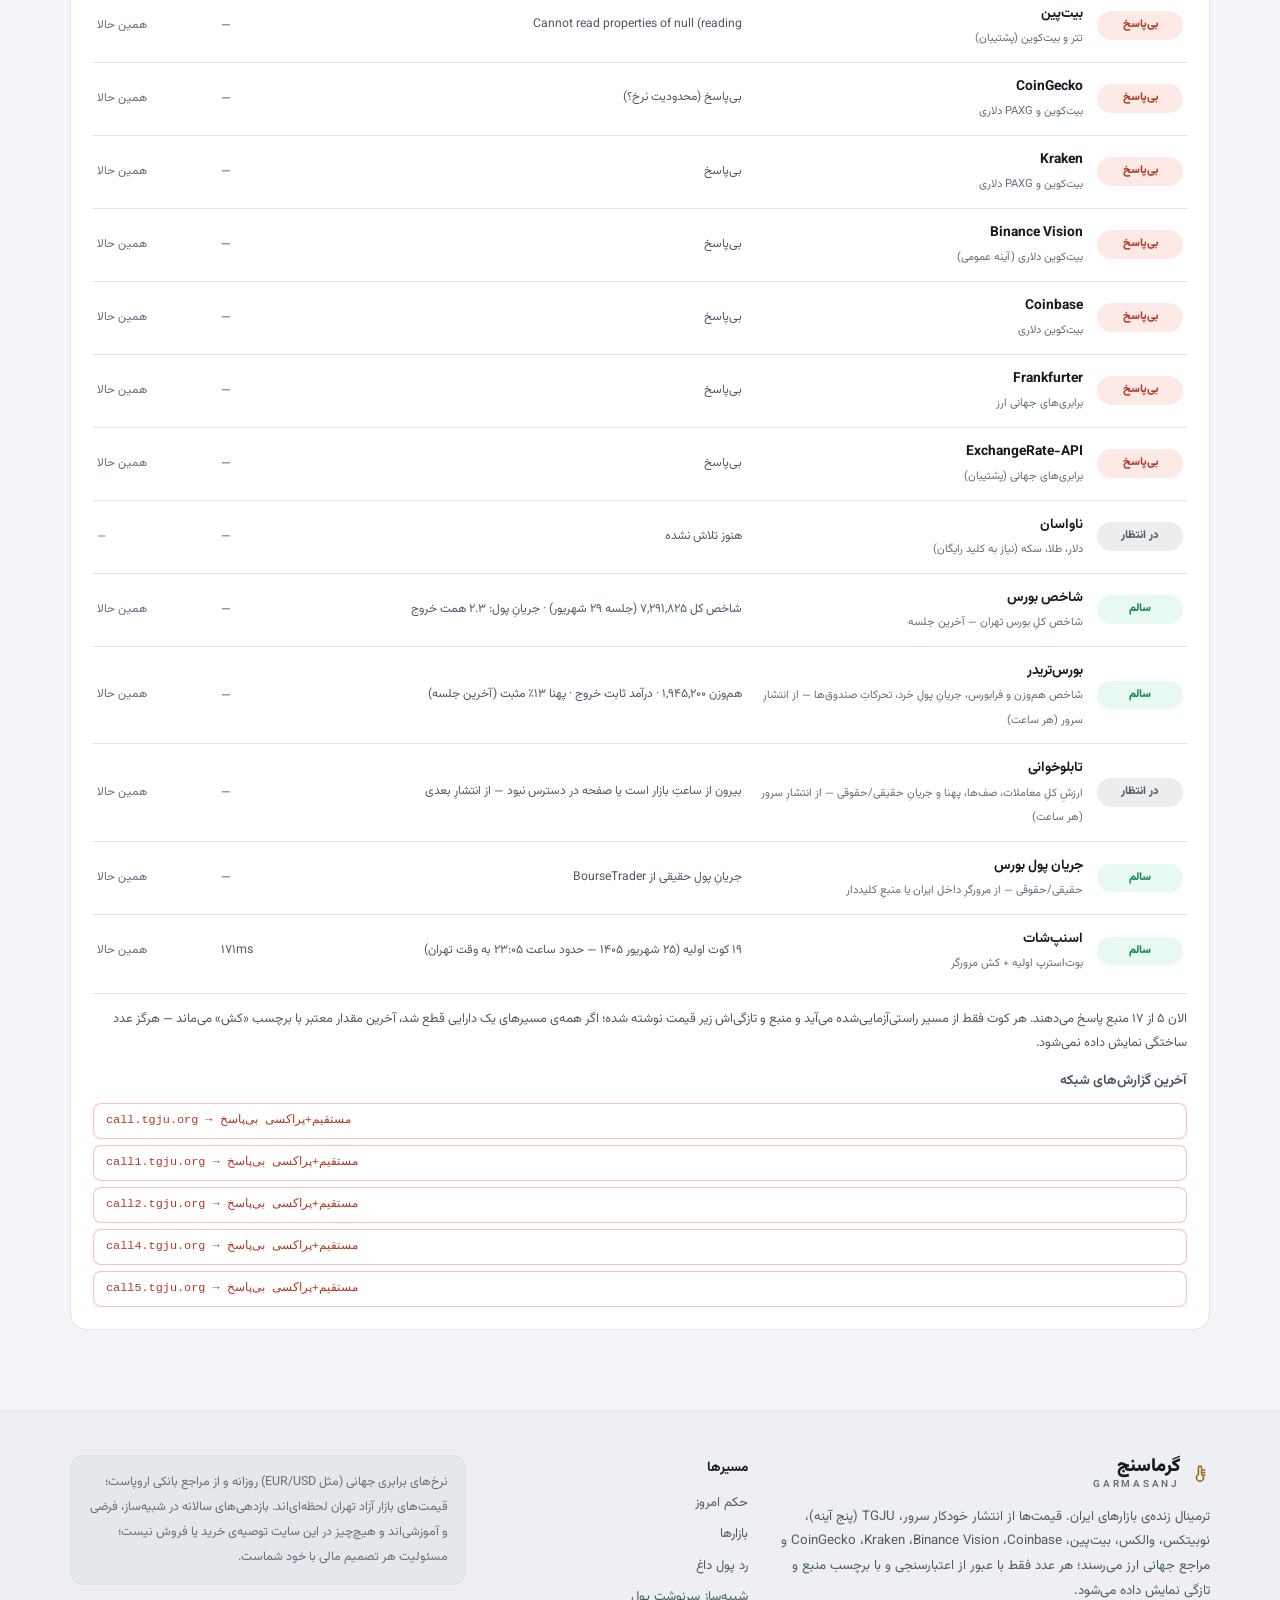
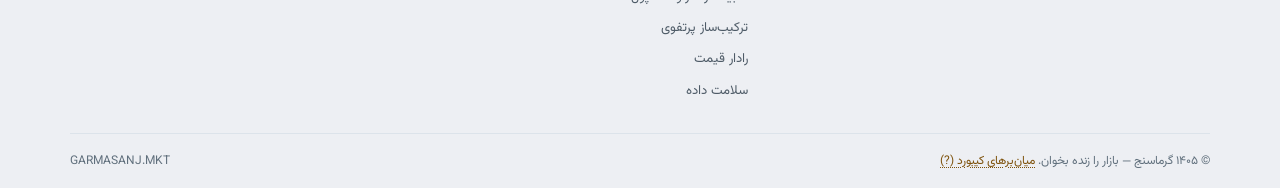
==== commit 1798d0ad: "نسل ۹: بروزرسانیِ دوره‌ایِ ساعتی + تابلوخوانی (روندِ پول) + بازبینیِ عمیقِ جریان - چرخه: cron ساعتی " ====
--- a/index.html
+++ b/index.html
@@ -203,6 +203,7 @@
         <div class="bp-panel bp-flow-panel">
           <div class="bp-panel-h"><h4>جریان پول حقیقی</h4><span>خرد + صندوق‌ها</span></div>
           <div id="bourseMainFlow"></div>
+          <div id="bourseFlowTrend" class="bp-flow-trend"></div>
           <div id="bourseFundsFlow" class="bp-funds"></div>
         </div>
         <div class="bp-panel bp-trade-panel">
@@ -213,7 +214,7 @@
         </div>
       </div>
       <div class="bp-foot">
-        <span>منبع: <b>bourse-trader.ir</b> (عمومی، بدون کلید) + <b>TGJU</b> شاخص · از انتشار سرور · <span id="bourseProSource">—</span></span>
+        <span>منبع: <b>bourse-trader.ir</b> + <b>tablokhani.com</b> (عمومی، بدون کلید) + <b>TGJU</b> شاخص · از انتشار سرور (هر ساعت) · <span id="bourseProSource">—</span></span>
         <span id="bourseProExplain">—</span>
       </div>
     </section>
--- a/assets/css/main.css
+++ b/assets/css/main.css
@@ -851,6 +851,19 @@
 .queue-fill.buy{background:var(--up)} .queue-fill.sell{background:var(--down)}
 .queue-foot{font-size:.72rem;color:var(--dim);background:var(--field);border:1px dashed var(--line);border-radius:8px;padding:8px 12px;line-height:1.8}
 
+/* روندِ پولِ حقیقی (نسل ۹) — میله‌ی هر جلسه، ورود=سبز / خروج=قرمز */
+.ft-head{margin-top:14px}
+.ft-row{display:flex;align-items:stretch;gap:5px;height:96px;padding:4px 2px 0}
+.ft-col{flex:1 1 0;min-width:13px;display:flex;flex-direction:column;align-items:center;justify-content:flex-end;gap:4px;height:100%}
+.ft-track{flex:1;width:100%;display:flex;align-items:flex-end;justify-content:center}
+.ft-fill{width:70%;max-width:22px;border-radius:4px 4px 2px 2px;min-height:4px;transition:height .5s}
+.ft-fill.up{background:linear-gradient(to top,rgba(62,207,142,.45),var(--up))}
+.ft-fill.down{background:linear-gradient(to top,rgba(255,107,94,.45),var(--down))}
+.ft-col small{font-size:.6rem;color:var(--dim);font-weight:700}
+.ft-empty{margin-top:12px}
+/* راستی‌آزماییِ متقابلِ جریان (تابلوخوانی در برابر منبعِ اصلی) */
+.bp-xcheck{margin-top:8px;font-size:.76rem;color:var(--mut);background:var(--tint2);border:1px dashed var(--line);border-radius:9px;padding:7px 11px}
+
 /* بافت قدیمی bp-* برای سازگاری */
 .bp-cap{margin-top:10px}
 
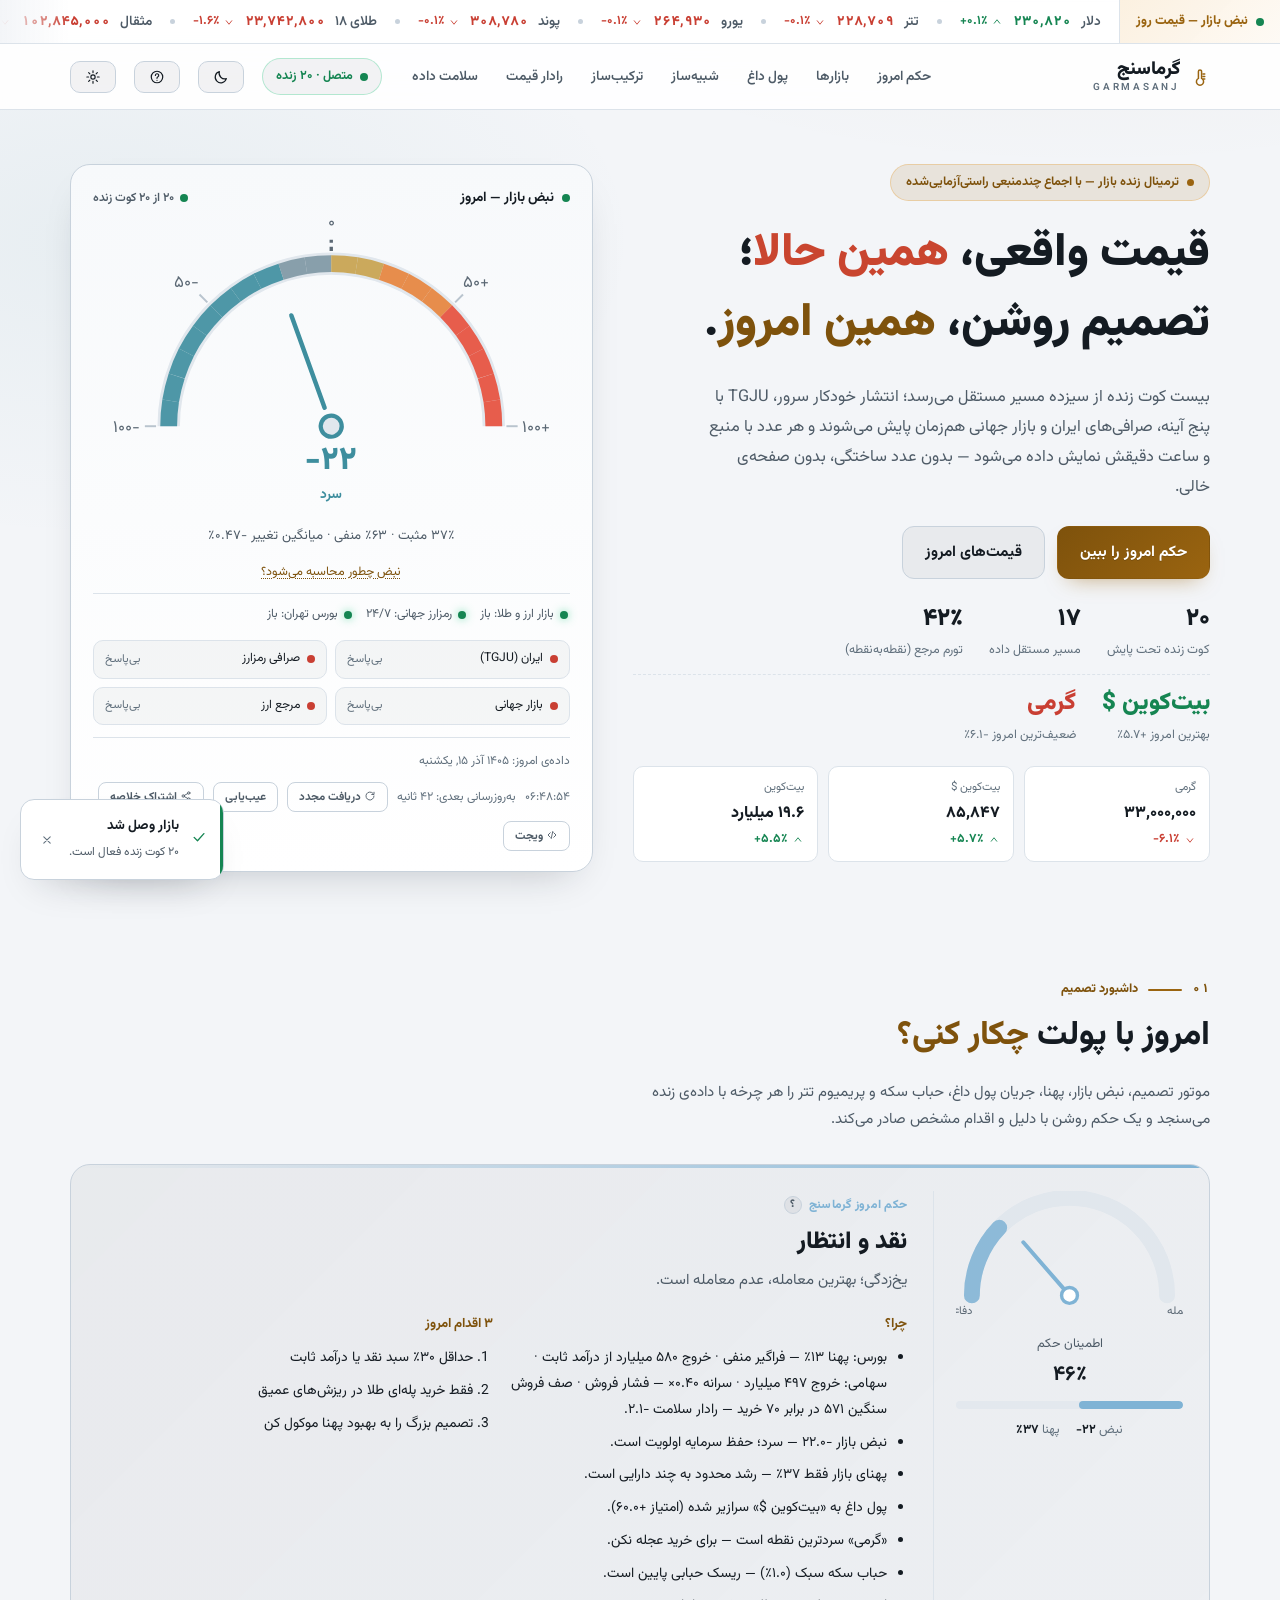
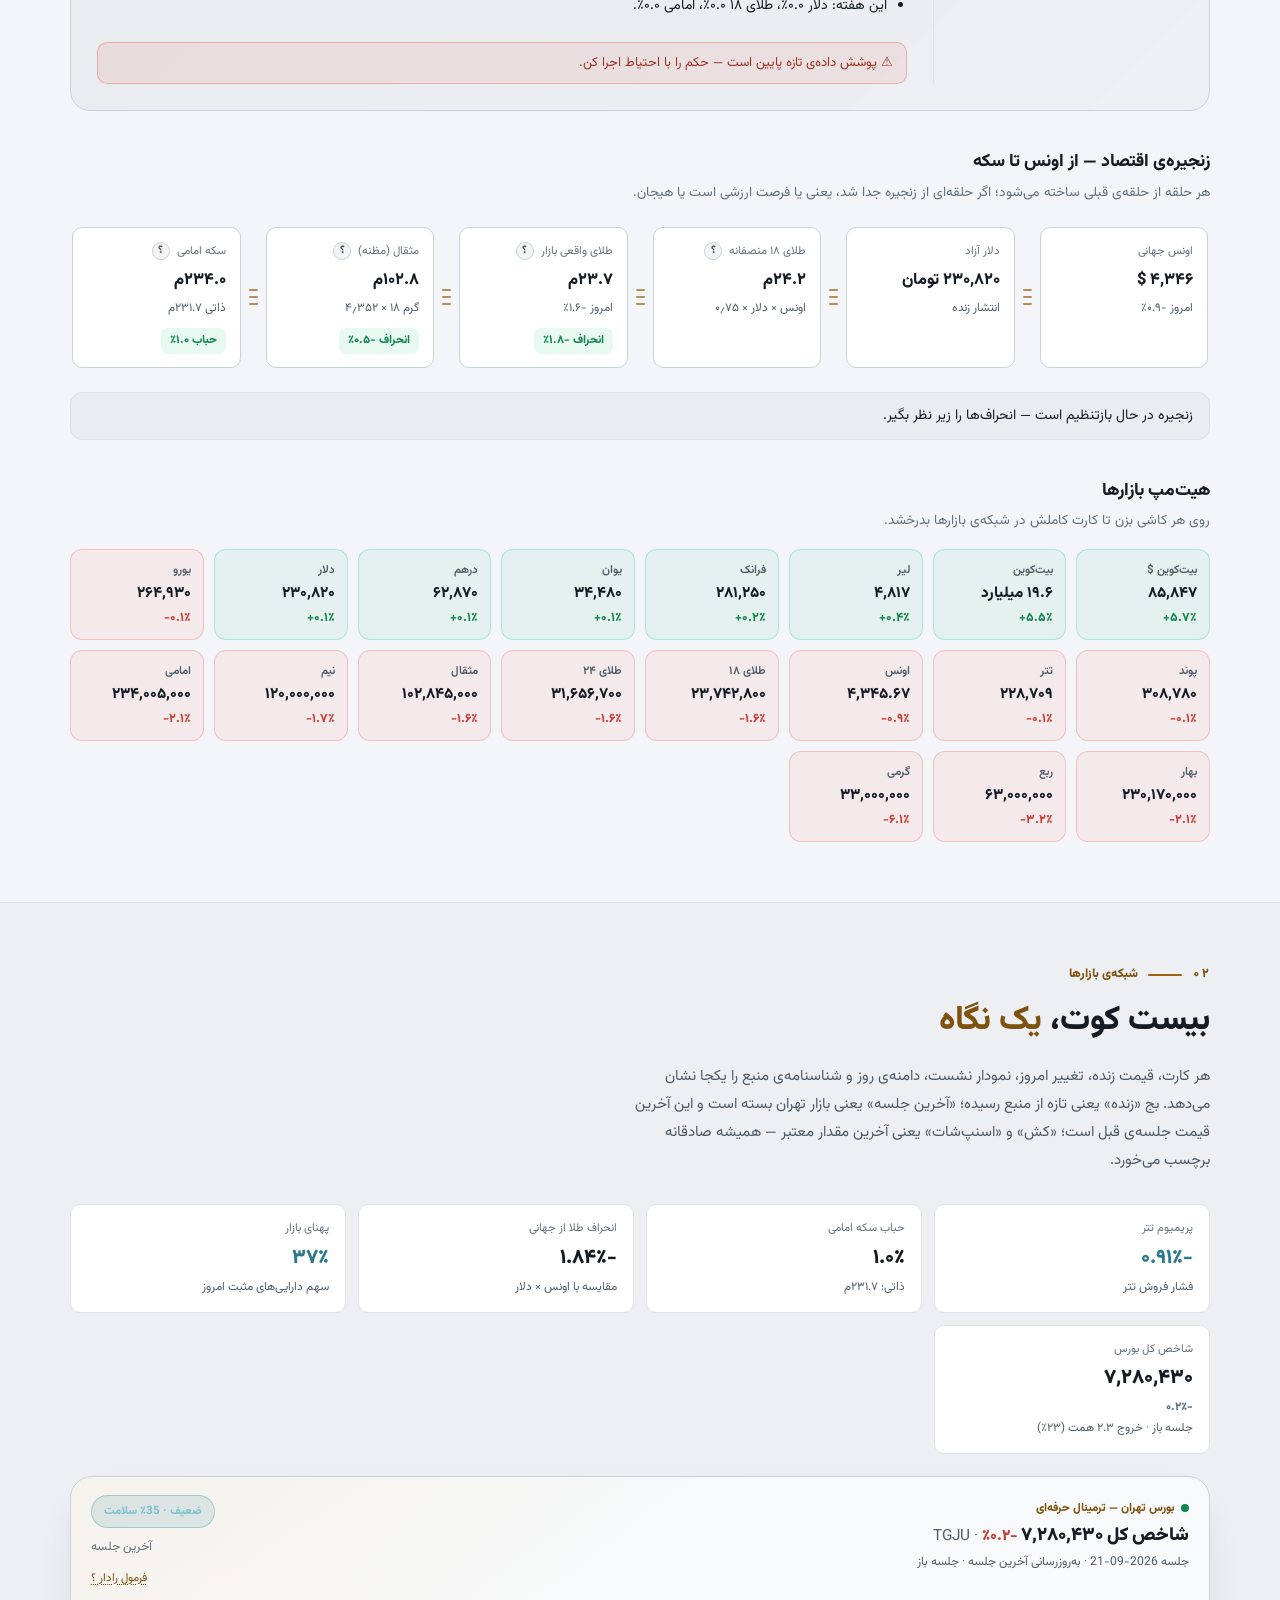
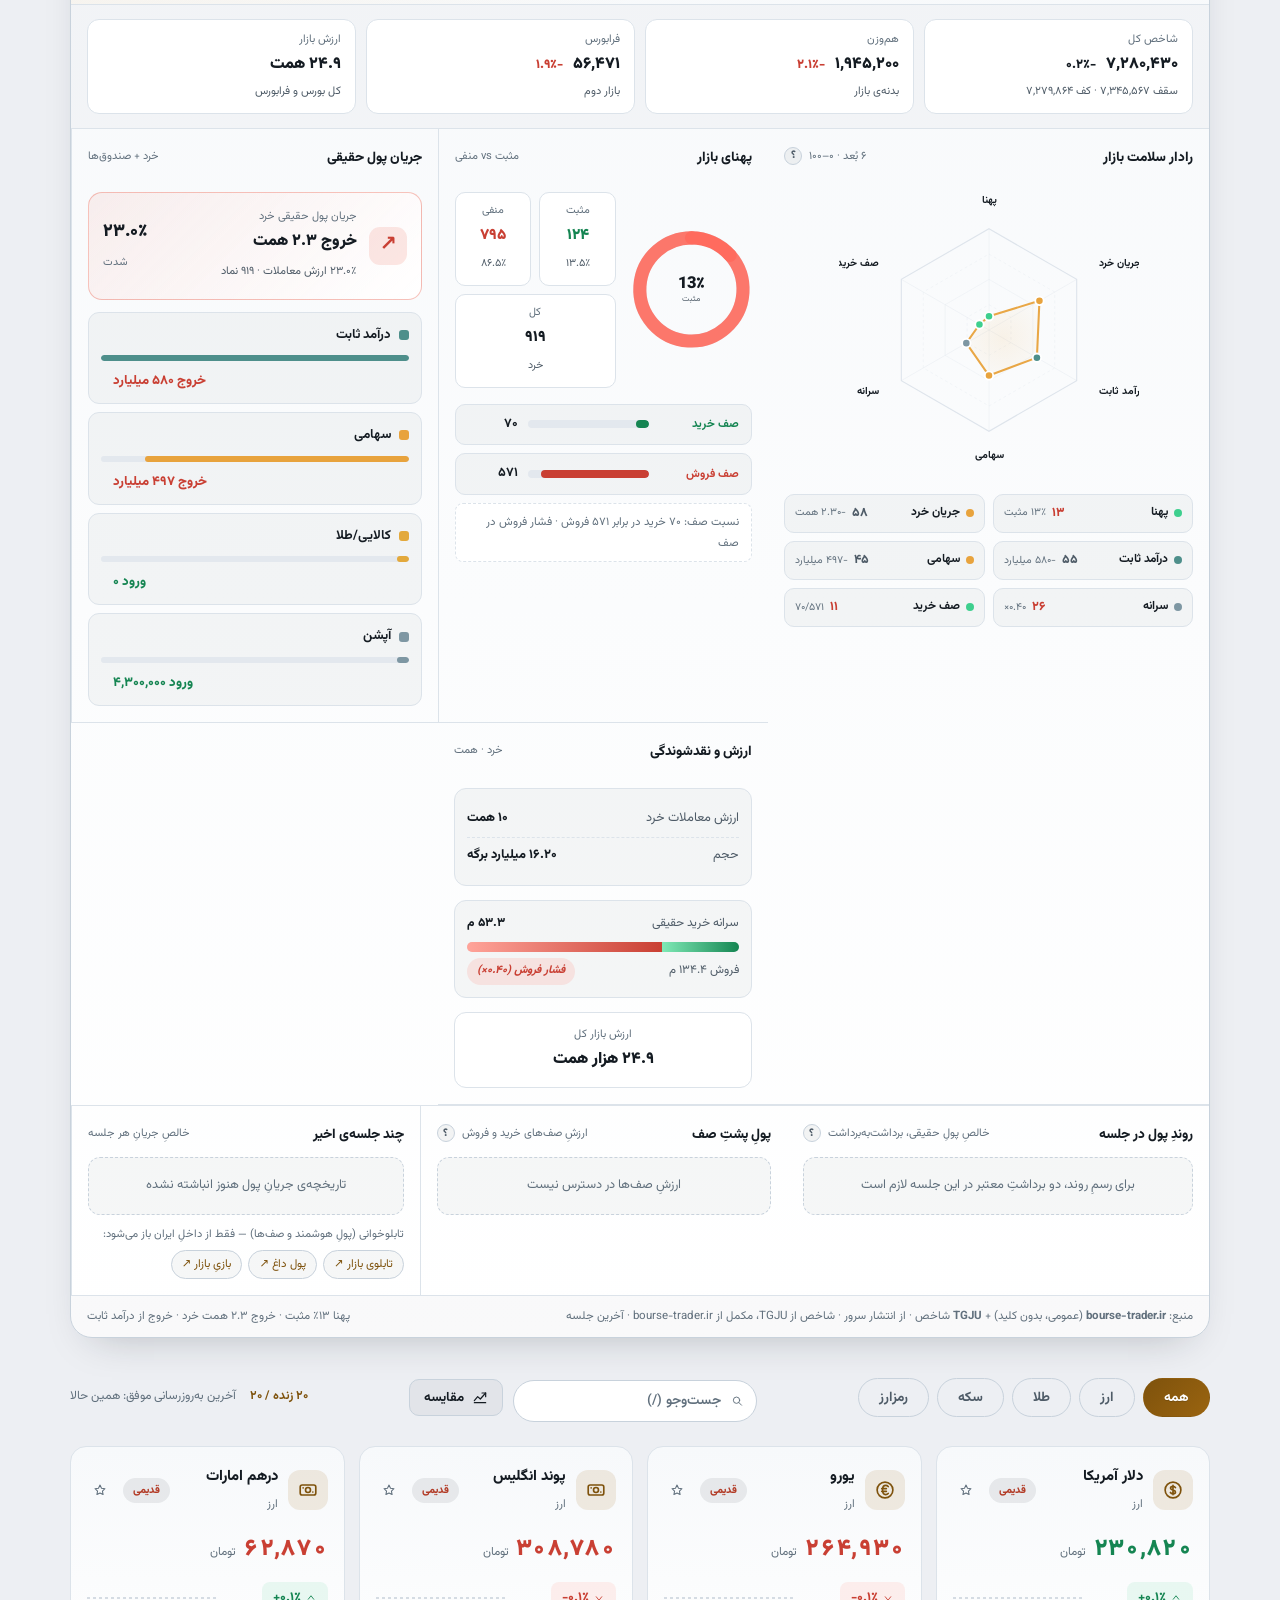
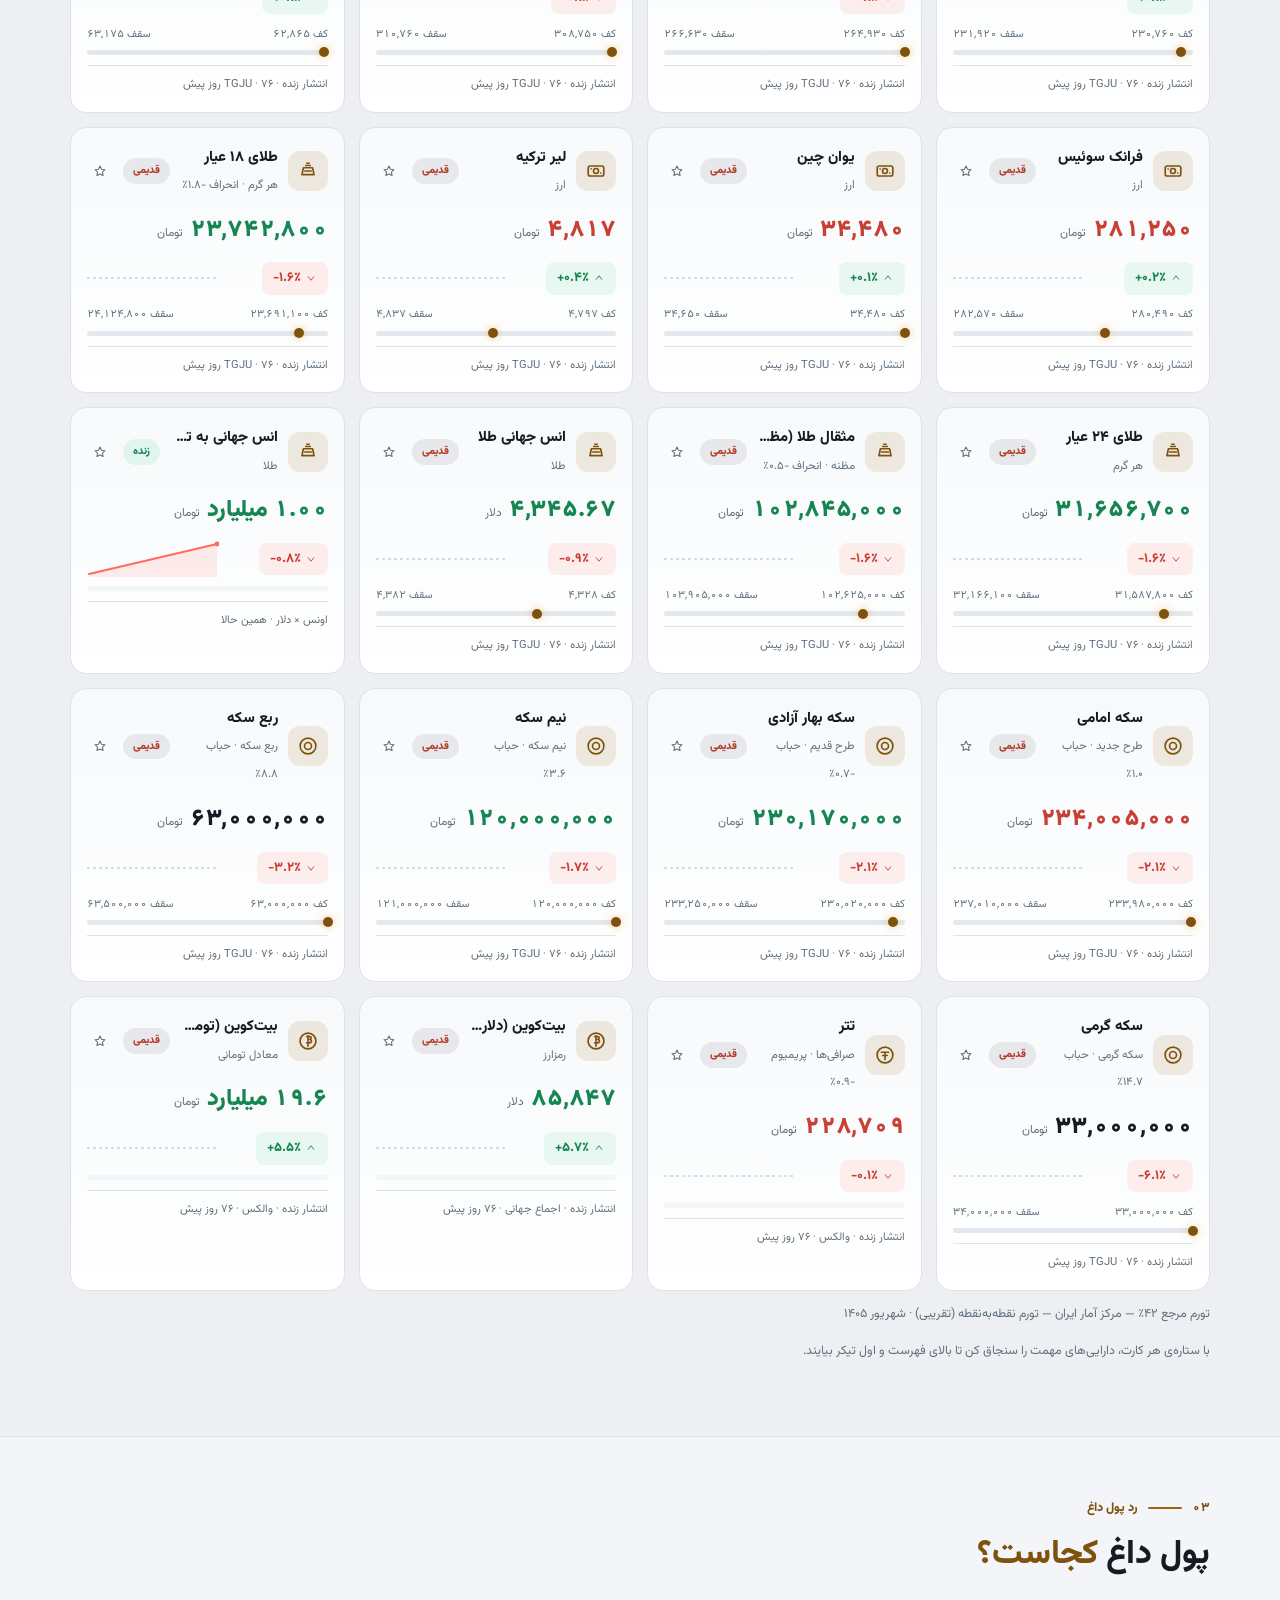
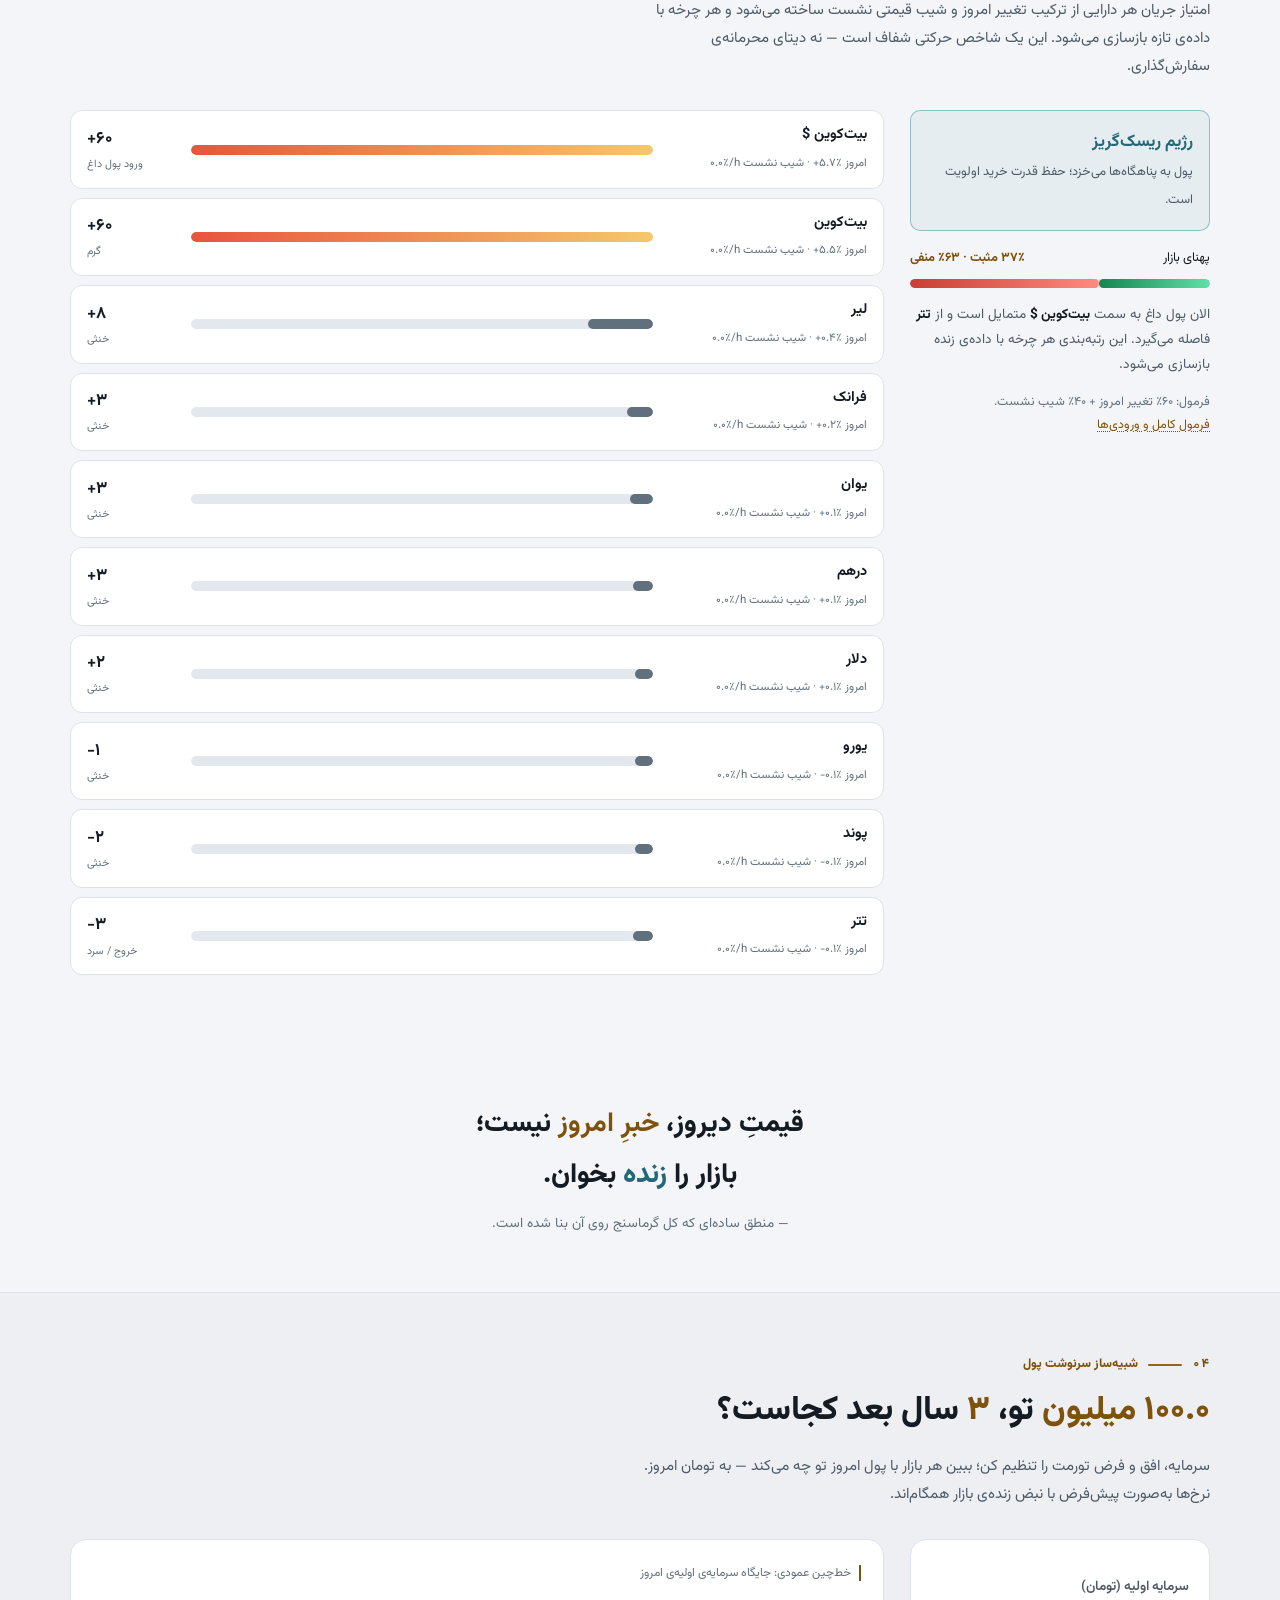
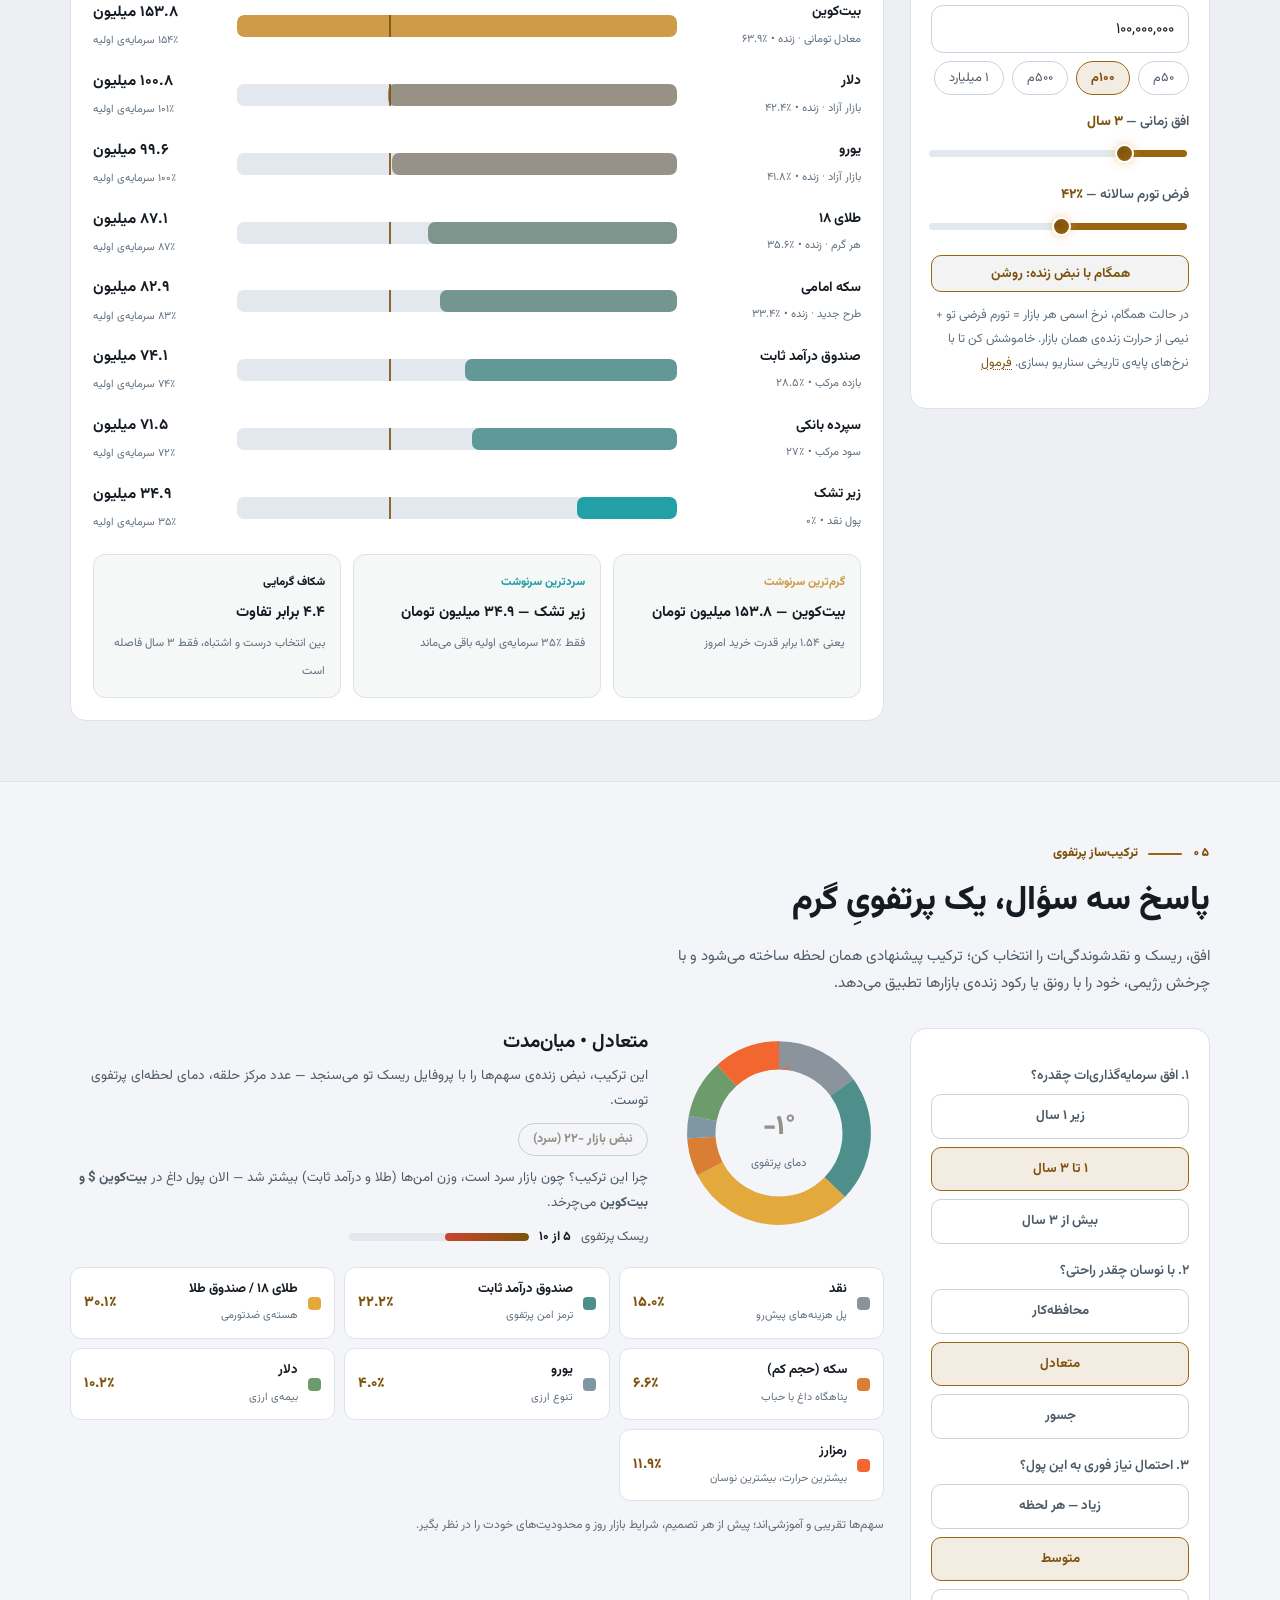
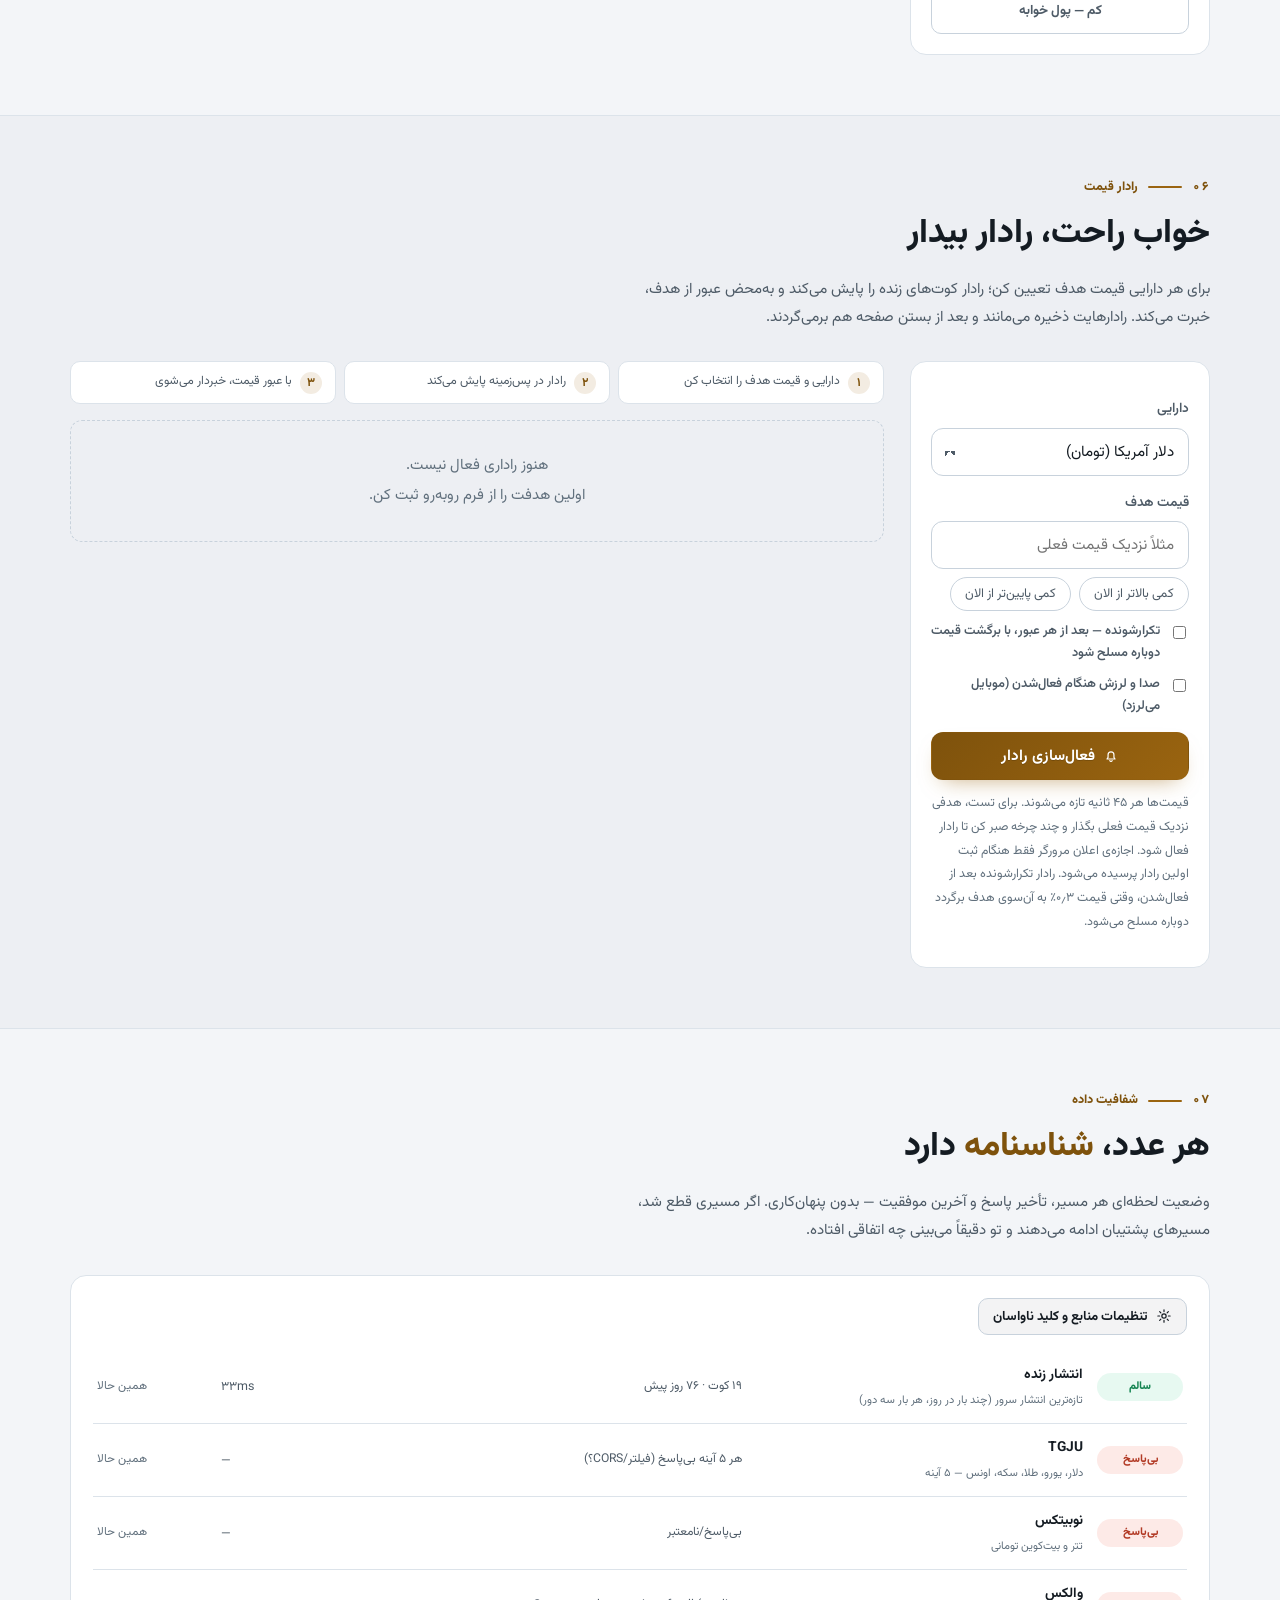
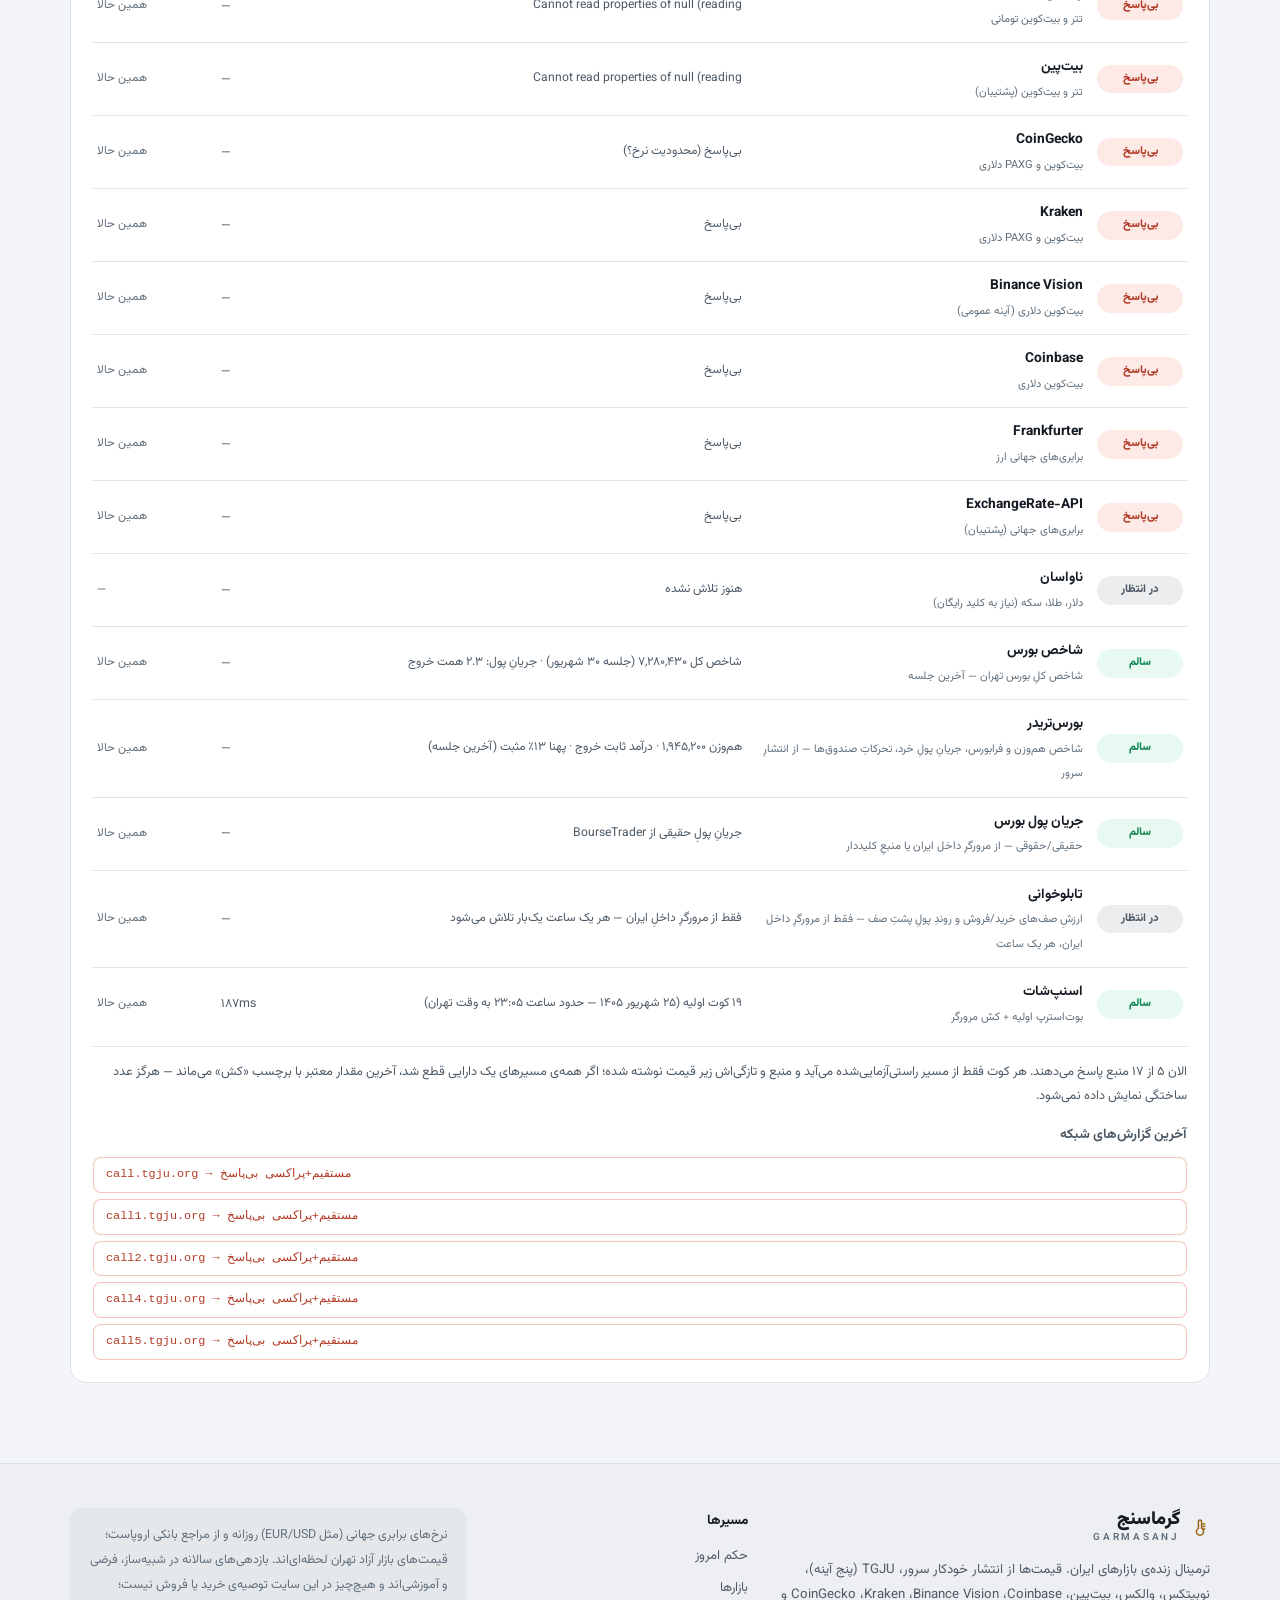
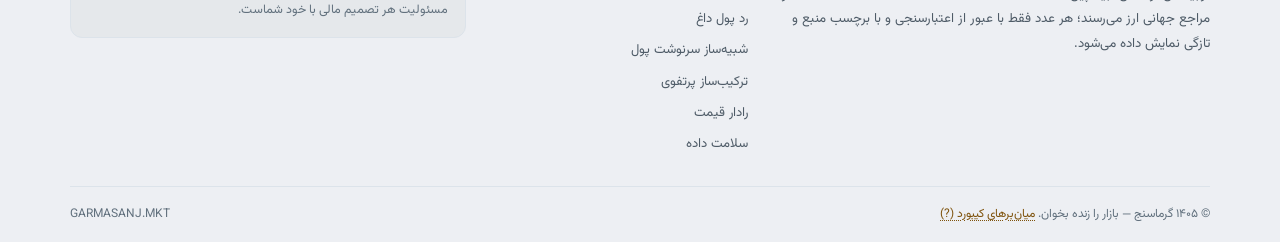
==== commit 9abd344b: "نسل ۹: تحلیلِ عمیقِ ورود و خروجِ پولِ بورس + به‌روزرسانیِ ساعتی جریانِ پول (که عملاً هرگز منتشر نمی‌" ====
--- a/index.html
+++ b/index.html
@@ -203,7 +203,6 @@
         <div class="bp-panel bp-flow-panel">
           <div class="bp-panel-h"><h4>جریان پول حقیقی</h4><span>خرد + صندوق‌ها</span></div>
           <div id="bourseMainFlow"></div>
-          <div id="bourseFlowTrend" class="bp-flow-trend"></div>
           <div id="bourseFundsFlow" class="bp-funds"></div>
         </div>
         <div class="bp-panel bp-trade-panel">
@@ -213,8 +212,26 @@
           <div id="bourseCap"></div>
         </div>
       </div>
+      <!-- روندِ پول: جریان در طولِ جلسه + پولِ پشتِ صف + چند جلسه‌ی اخیر -->
+      <div class="bp-grid bp-money-grid">
+        <div class="bp-panel bp-trend-panel">
+          <div class="bp-panel-h"><h4>روندِ پول در جلسه</h4><span>خالصِ پولِ حقیقی، برداشت‌به‌برداشت
+            <button class="f-help" data-formula="moneyTrend" title="فرمول روند پول">؟</button></span></div>
+          <div id="bourseMoneyTrend"></div>
+        </div>
+        <div class="bp-panel bp-queue-panel">
+          <div class="bp-panel-h"><h4>پولِ پشتِ صف</h4><span>ارزشِ صف‌های خرید و فروش
+            <button class="f-help" data-formula="queueMoney" title="فرمول پول پشت صف">؟</button></span></div>
+          <div id="bourseQueueMoney"></div>
+        </div>
+        <div class="bp-panel bp-sessions-panel">
+          <div class="bp-panel-h"><h4>چند جلسه‌ی اخیر</h4><span>خالصِ جریانِ هر جلسه</span></div>
+          <div id="bourseFlowSessions"></div>
+          <div id="bourseTkLinks" class="bp-tk"></div>
+        </div>
+      </div>
       <div class="bp-foot">
-        <span>منبع: <b>bourse-trader.ir</b> + <b>tablokhani.com</b> (عمومی، بدون کلید) + <b>TGJU</b> شاخص · از انتشار سرور (هر ساعت) · <span id="bourseProSource">—</span></span>
+        <span>منبع: <b>bourse-trader.ir</b> (عمومی، بدون کلید) + <b>TGJU</b> شاخص · از انتشار سرور · <span id="bourseProSource">—</span></span>
         <span id="bourseProExplain">—</span>
       </div>
     </section>
@@ -479,7 +496,17 @@
       <button class="btn btn-ghost sm" id="brsClear">حذف</button>
     </div>
     <p class="m-hint">کلیدِ رایگان را از <b dir="ltr">brsapi.ir</b> بگیرید؛ فقط در مرورگرِ خودتان ذخیره می‌شود و مستقیماً (بدون واسطه) ارسال می‌گردد. این مسیر فقط برای کاربرِ صاحبِ کلید فعال است، چون بازنشرِ آن به‌عنوانِ سرویسِ عمومی ممنوع است.</p>
-    <label>۴. پاک‌سازی کش محلی</label>
+    <label>۴. تابلوخوانی — روندِ پولِ پشتِ صف (فقط داخلِ ایران)</label>
+    <div class="set-row">
+      <button class="btn btn-ghost sm" id="tkRetry">تلاشِ دوباره</button>
+      <button class="btn btn-ghost sm" id="tkClear">پاک کردن سری</button>
+    </div>
+    <p class="m-hint" id="tkStatus">وضعیت: …</p>
+    <p class="m-hint">اندازه‌گیری روی رانرِ گیت‌هاب نشان داد <b dir="ltr">tablokhani.com</b> بیرون از ایران پاسخِ HTTP نمی‌دهد؛
+      پس این منبع فقط از مرورگرِ شما (اگر داخل ایران باشید) خوانده می‌شود — هر یک ساعت یک‌بار و مستقیم، بدون واسطه.
+      سریِ «پولِ پشتِ صف» در همین مرورگر و فقط برای جلسه‌ی امروز نگه داشته می‌شود.
+      اگر اینجا هم بی‌پاسخ ماند، پیوندهایِ تابلوخوانی در بخشِ بورس همچنان کار می‌کنند.</p>
+    <label>۵. پاک‌سازی کش محلی</label>
     <div class="set-row">
       <button class="btn btn-ghost sm" id="cacheClear">پاک کردن کش قیمت‌ها</button>
     </div>
--- a/assets/css/main.css
+++ b/assets/css/main.css
@@ -851,18 +851,61 @@
 .queue-fill.buy{background:var(--up)} .queue-fill.sell{background:var(--down)}
 .queue-foot{font-size:.72rem;color:var(--dim);background:var(--field);border:1px dashed var(--line);border-radius:8px;padding:8px 12px;line-height:1.8}
 
-/* روندِ پولِ حقیقی (نسل ۹) — میله‌ی هر جلسه، ورود=سبز / خروج=قرمز */
-.ft-head{margin-top:14px}
-.ft-row{display:flex;align-items:stretch;gap:5px;height:96px;padding:4px 2px 0}
-.ft-col{flex:1 1 0;min-width:13px;display:flex;flex-direction:column;align-items:center;justify-content:flex-end;gap:4px;height:100%}
-.ft-track{flex:1;width:100%;display:flex;align-items:flex-end;justify-content:center}
-.ft-fill{width:70%;max-width:22px;border-radius:4px 4px 2px 2px;min-height:4px;transition:height .5s}
-.ft-fill.up{background:linear-gradient(to top,rgba(62,207,142,.45),var(--up))}
-.ft-fill.down{background:linear-gradient(to top,rgba(255,107,94,.45),var(--down))}
-.ft-col small{font-size:.6rem;color:var(--dim);font-weight:700}
-.ft-empty{margin-top:12px}
-/* راستی‌آزماییِ متقابلِ جریان (تابلوخوانی در برابر منبعِ اصلی) */
-.bp-xcheck{margin-top:8px;font-size:.76rem;color:var(--mut);background:var(--tint2);border:1px dashed var(--line);border-radius:9px;padding:7px 11px}
+/* ---- روندِ پول: جریانِ درون‌جلسه‌ای، پولِ پشتِ صف، چند جلسه‌ی اخیر ---- */
+.bp-money-grid{
+  display:grid;
+  grid-template-columns: 1.15fr 1fr .95fr;
+  gap:0;
+  border-top:1px solid var(--line);
+}
+.bp-money-grid .bp-panel{border-bottom:none}
+
+.mf-chart{display:flex;flex-direction:column;gap:8px}
+.mf-svg{width:100%;height:auto;background:var(--tint2);border:1px solid var(--line);border-radius:12px}
+.mf-foot{display:flex;align-items:center;gap:10px;flex-wrap:wrap;font-size:.78rem;color:var(--mut)}
+.mf-foot b{font-size:.95rem;font-variant-numeric:tabular-nums}
+.mf-delta{font-size:.72rem;color:var(--dim);margin-inline-start:auto}
+.mf-note{font-size:.7rem;color:var(--dim);line-height:1.7;padding:0 2px}
+
+.qm-chart{display:flex;flex-direction:column;gap:8px}
+.qm-row{display:grid;grid-template-columns:74px 1fr auto;gap:10px;align-items:center;background:var(--tint2);border:1px solid var(--line);border-radius:10px;padding:8px 12px;font-size:.8rem}
+.qm-label{font-size:.72rem;color:var(--mut);font-weight:700}
+.qm-row.in .qm-label{color:var(--up)} .qm-row.out .qm-label{color:var(--down)}
+.qm-track{height:8px;border-radius:5px;background:var(--track);overflow:hidden}
+.qm-fill{display:block;height:100%;border-radius:5px;transition:width .6s}
+.qm-fill.in{background:var(--up)} .qm-fill.out{background:var(--down)}
+.qm-val{font-size:.8rem;font-weight:800;direction:ltr}
+.qm-net{font-size:.78rem;color:var(--mut);background:var(--field);border:1px dashed var(--line);border-radius:9px;padding:8px 12px}
+.qm-net b{direction:ltr}
+.qm-net.in b{color:var(--up)} .qm-net.out b{color:var(--down)}
+.qm-net span{color:var(--dim);font-size:.72rem}
+.qm-trend{font-size:.74rem;border-radius:9px;padding:7px 12px;line-height:1.7}
+.qm-trend.in{color:var(--up);background:rgba(62,207,142,.09);border:1px solid rgba(62,207,142,.25)}
+.qm-trend.out{color:var(--down);background:rgba(255,107,94,.09);border:1px solid rgba(255,107,94,.25)}
+.qm-trend span{color:var(--dim);font-size:.7rem}
+.qm-count{font-size:.72rem;color:var(--dim);padding:0 4px}
+
+.fs-chart{display:flex;flex-direction:column;gap:7px}
+.fs-row{display:grid;grid-template-columns:46px 1fr auto;gap:10px;align-items:center;background:var(--tint2);border:1px solid var(--line);border-radius:9px;padding:6px 10px}
+.fs-day{font-size:.7rem;color:var(--mut);direction:ltr;font-variant-numeric:tabular-nums}
+.fs-track{height:7px;border-radius:4px;background:var(--track);overflow:hidden}
+.fs-fill{display:block;height:100%;border-radius:4px}
+.fs-fill.in{background:var(--up)} .fs-fill.out{background:var(--down)}
+.fs-val{font-size:.74rem;font-weight:800;direction:ltr}
+.fs-val.in{color:var(--up)} .fs-val.out{color:var(--down)}
+.fs-note{font-size:.74rem;border-radius:9px;padding:7px 12px;line-height:1.7}
+.fs-note.in{color:var(--up);background:rgba(62,207,142,.09);border:1px solid rgba(62,207,142,.25)}
+.fs-note.out{color:var(--down);background:rgba(255,107,94,.09);border:1px solid rgba(255,107,94,.25)}
+
+.tk-links{display:flex;flex-wrap:wrap;gap:6px;align-items:center;margin-top:10px}
+.tk-hint{font-size:.7rem;color:var(--dim);width:100%;line-height:1.7}
+.tk-link{font-size:.72rem;color:var(--gold2);text-decoration:none;border:1px solid var(--line2);border-radius:999px;padding:3px 10px;background:var(--tint2);white-space:nowrap}
+.tk-link:hover{border-color:var(--gold);background:var(--gold-dim)}
+
+@media (max-width:900px){
+  .bp-money-grid{grid-template-columns:1fr}
+  .bp-money-grid .bp-panel{border-left:none;border-bottom:1px solid var(--line)}
+}
 
 /* بافت قدیمی bp-* برای سازگاری */
 .bp-cap{margin-top:10px}
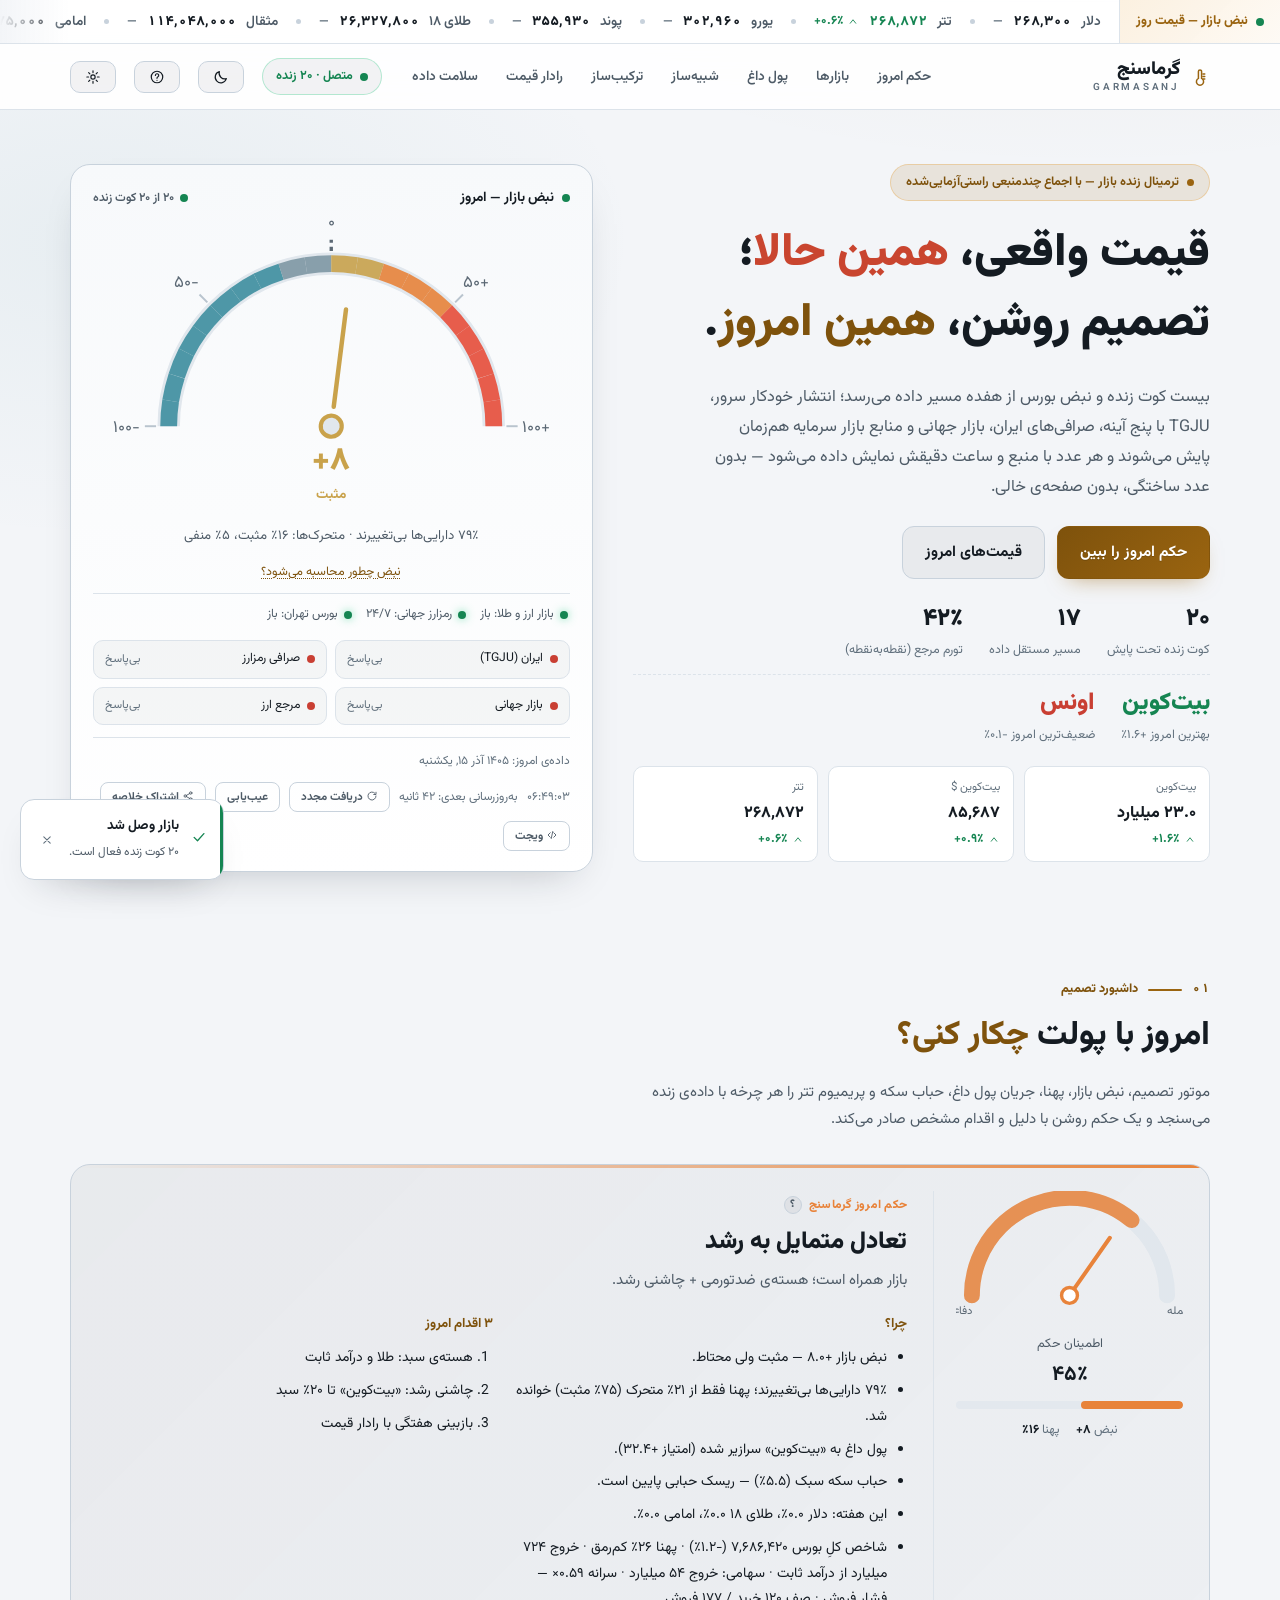
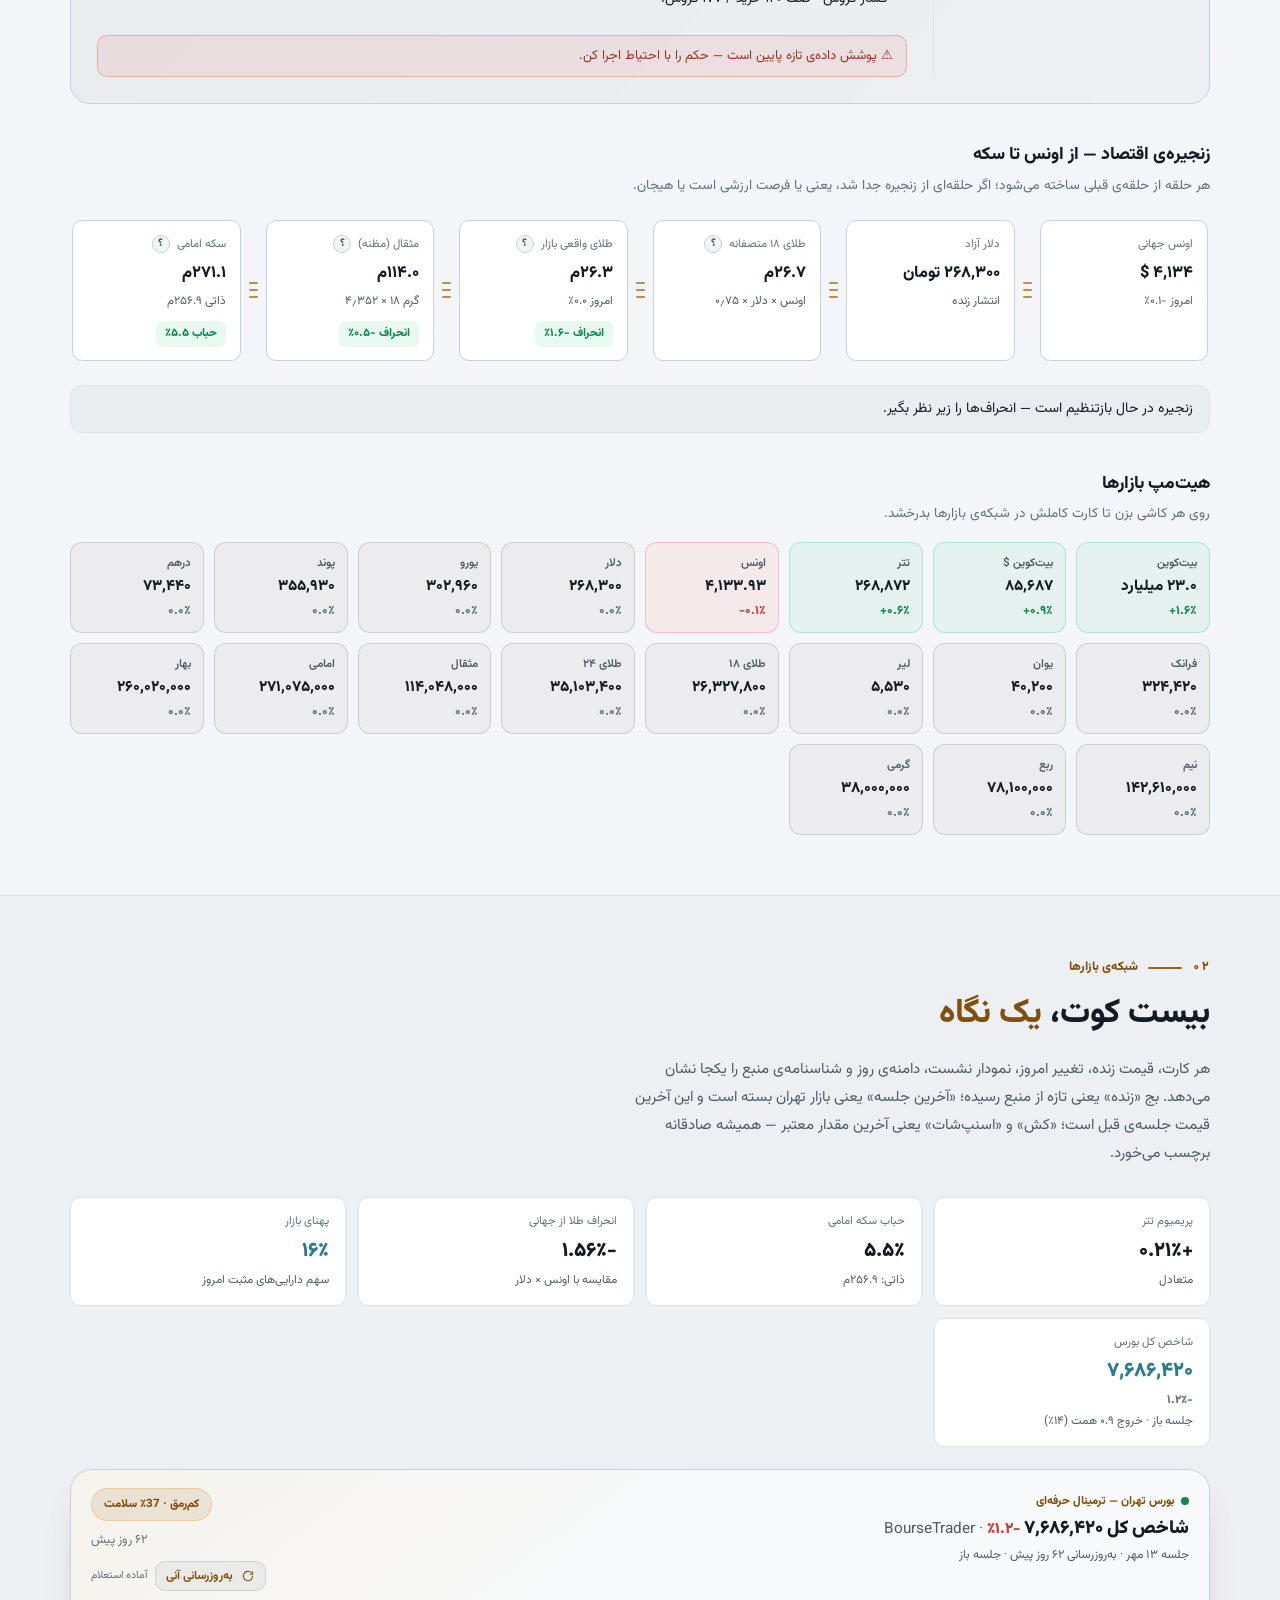
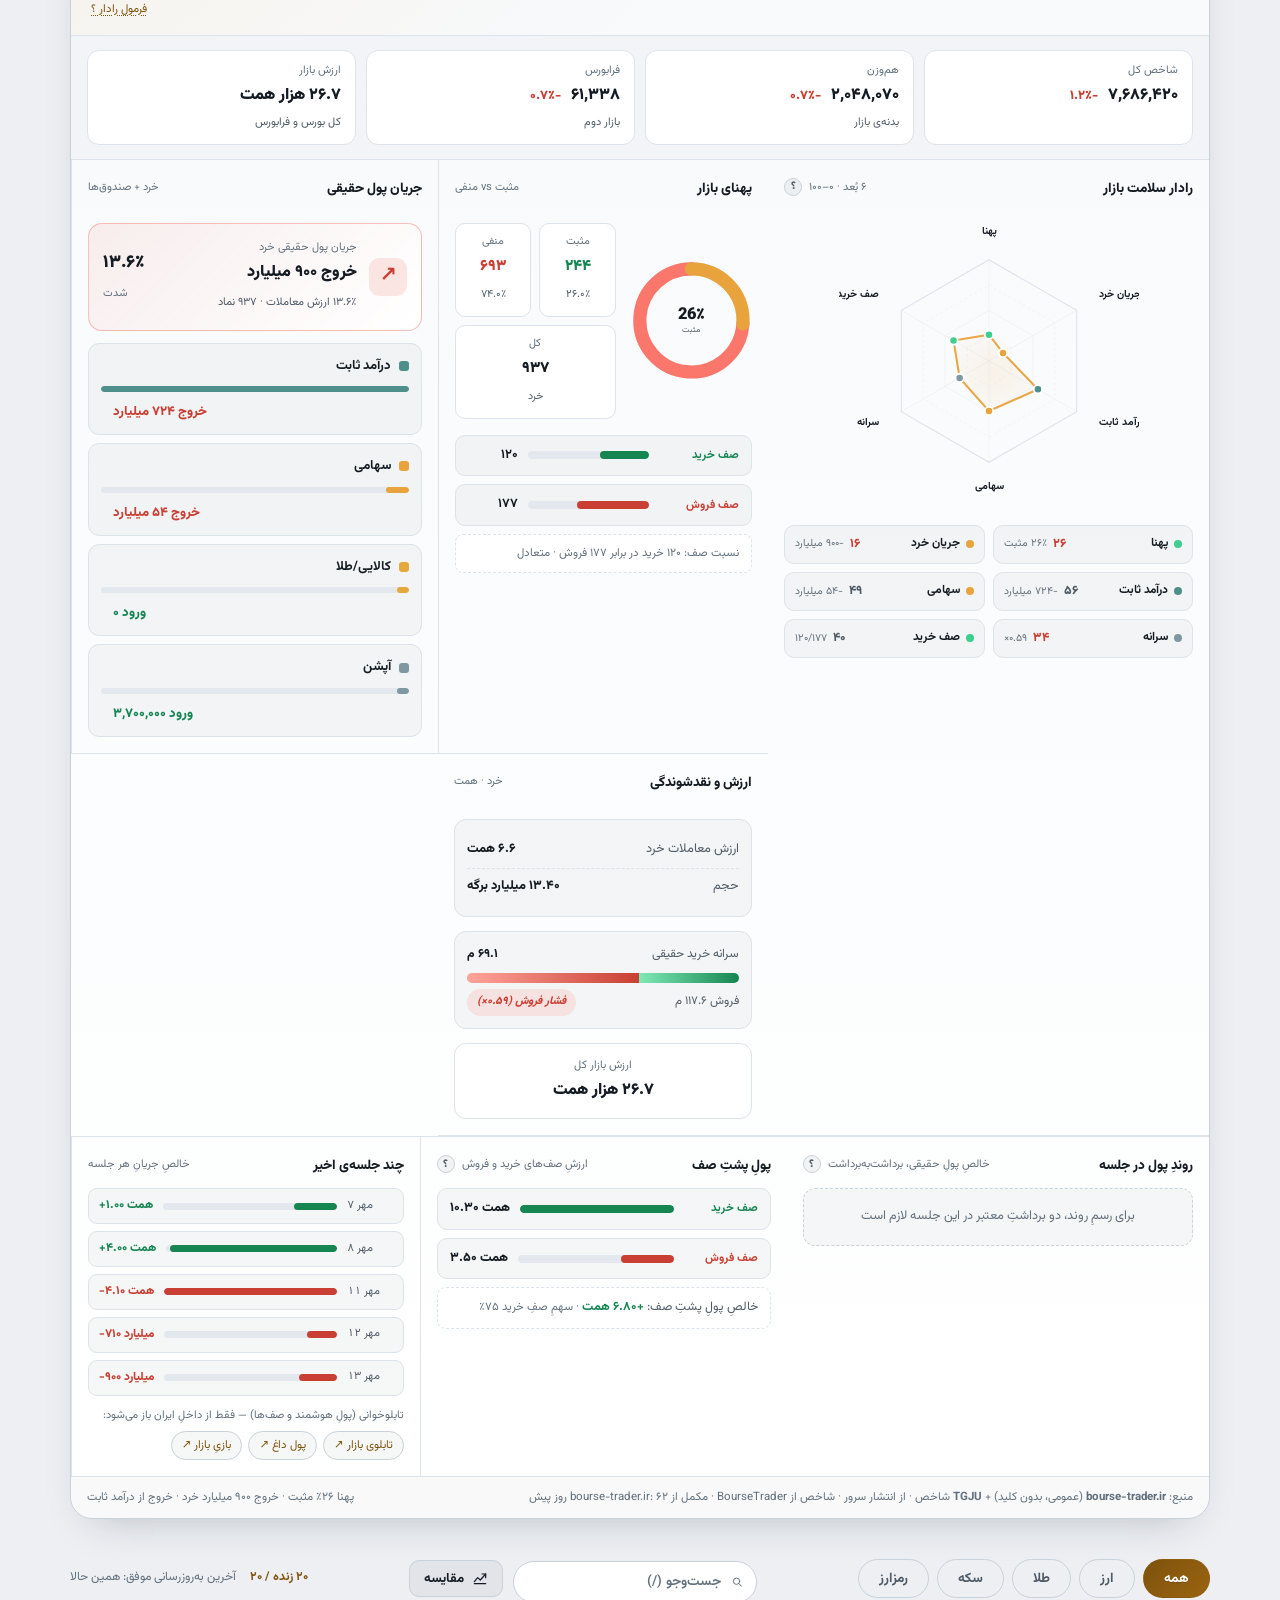
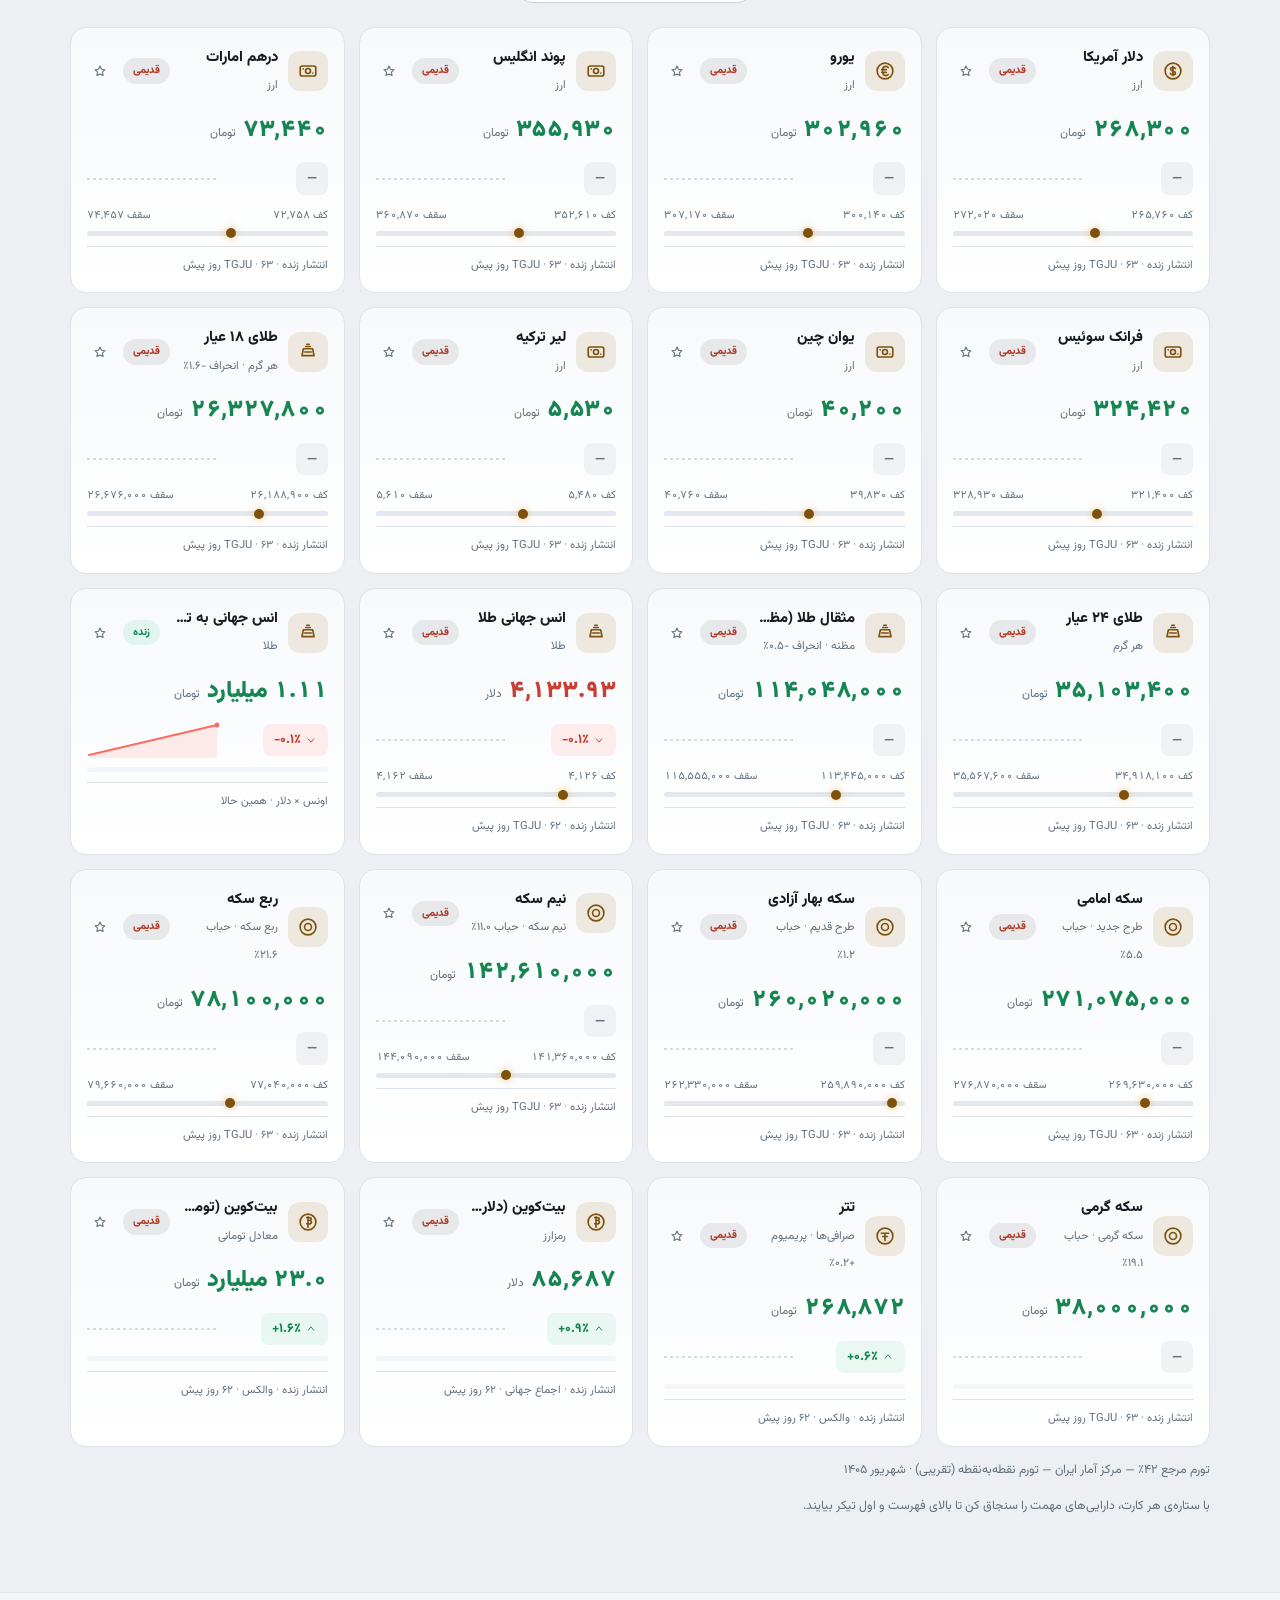
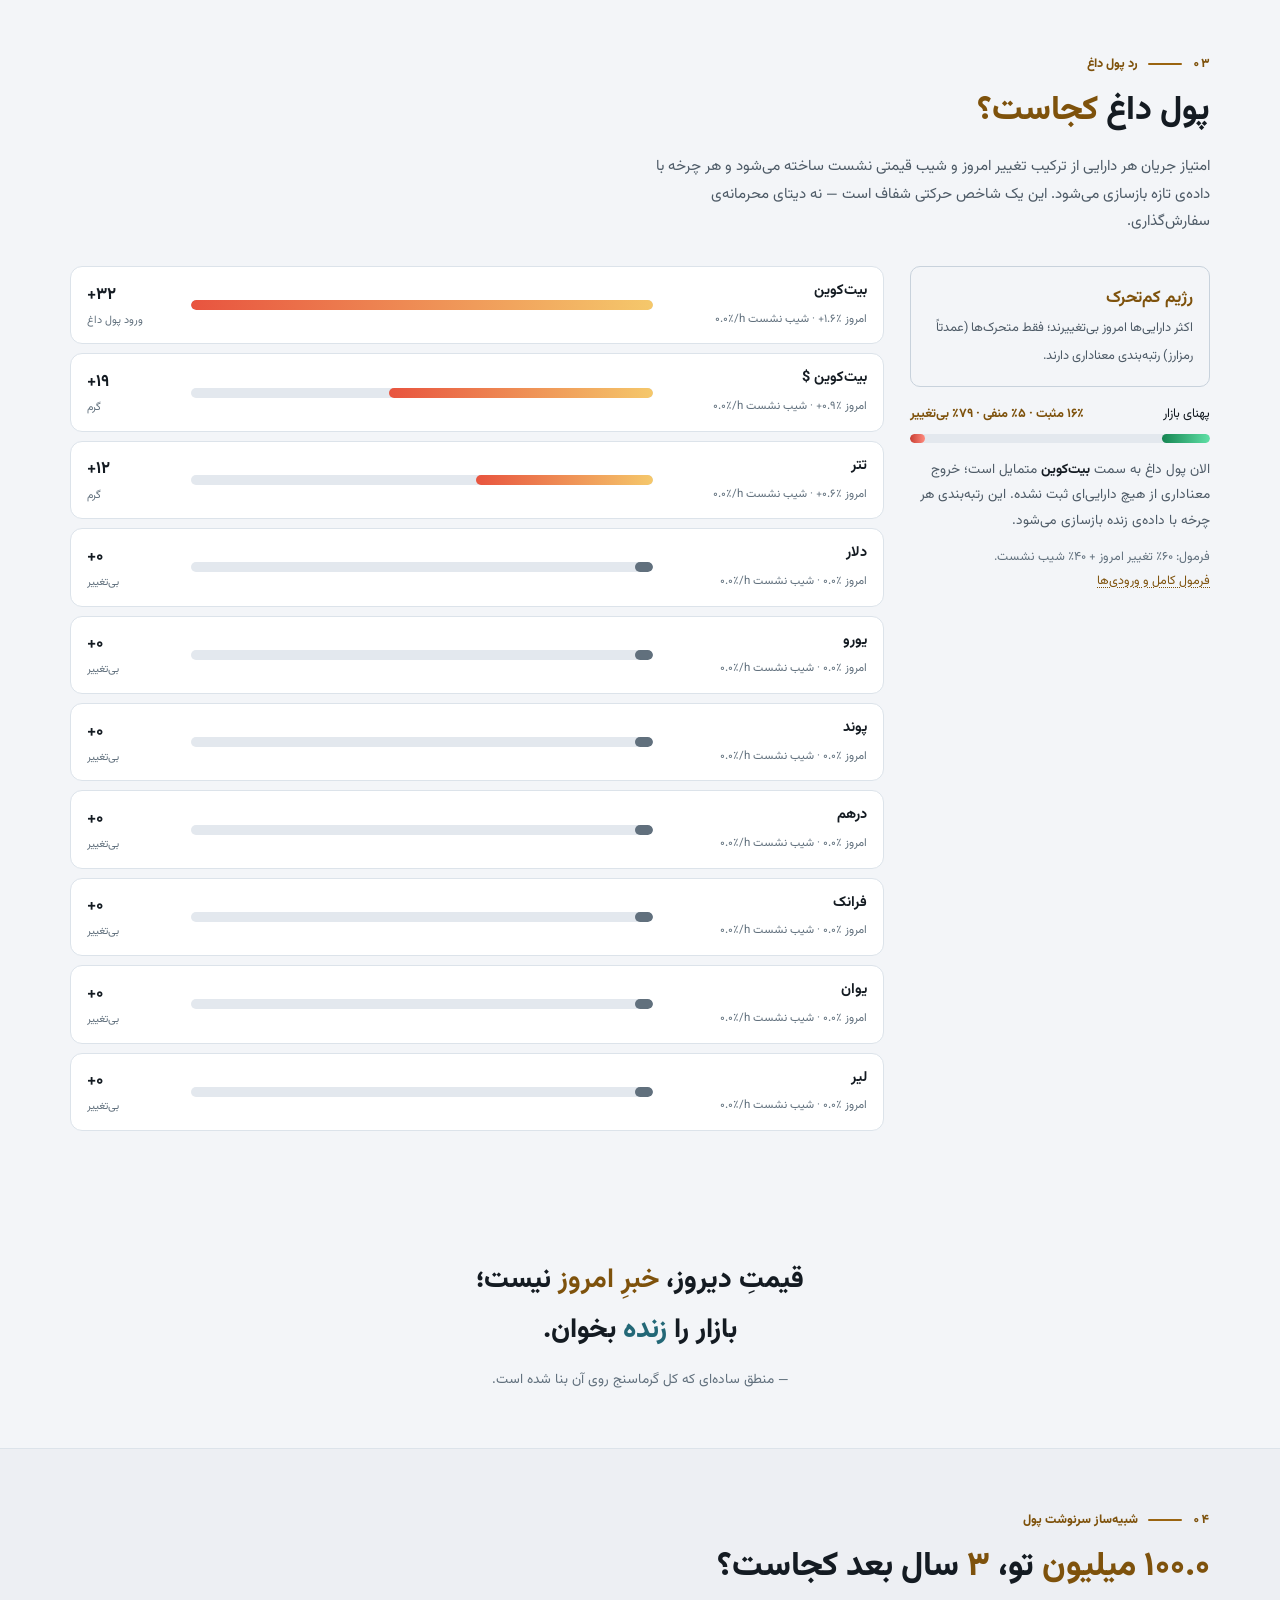
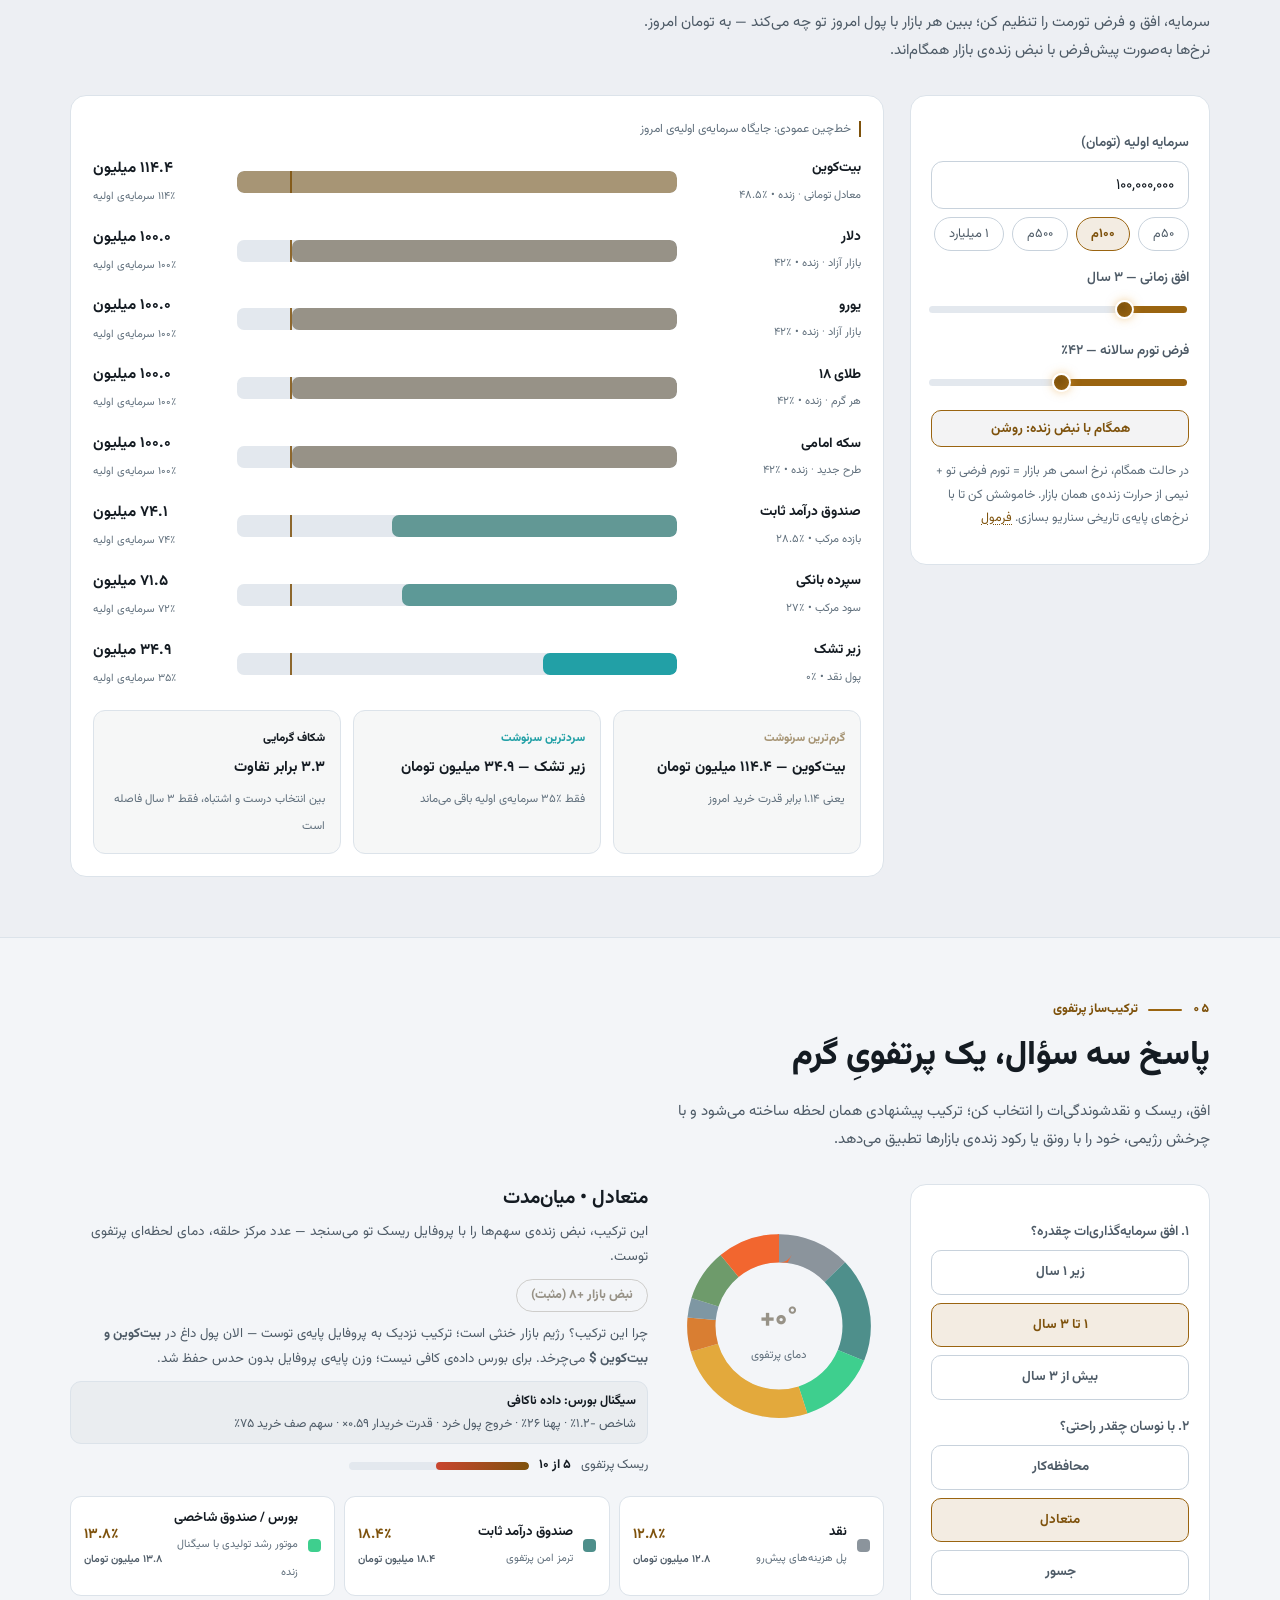
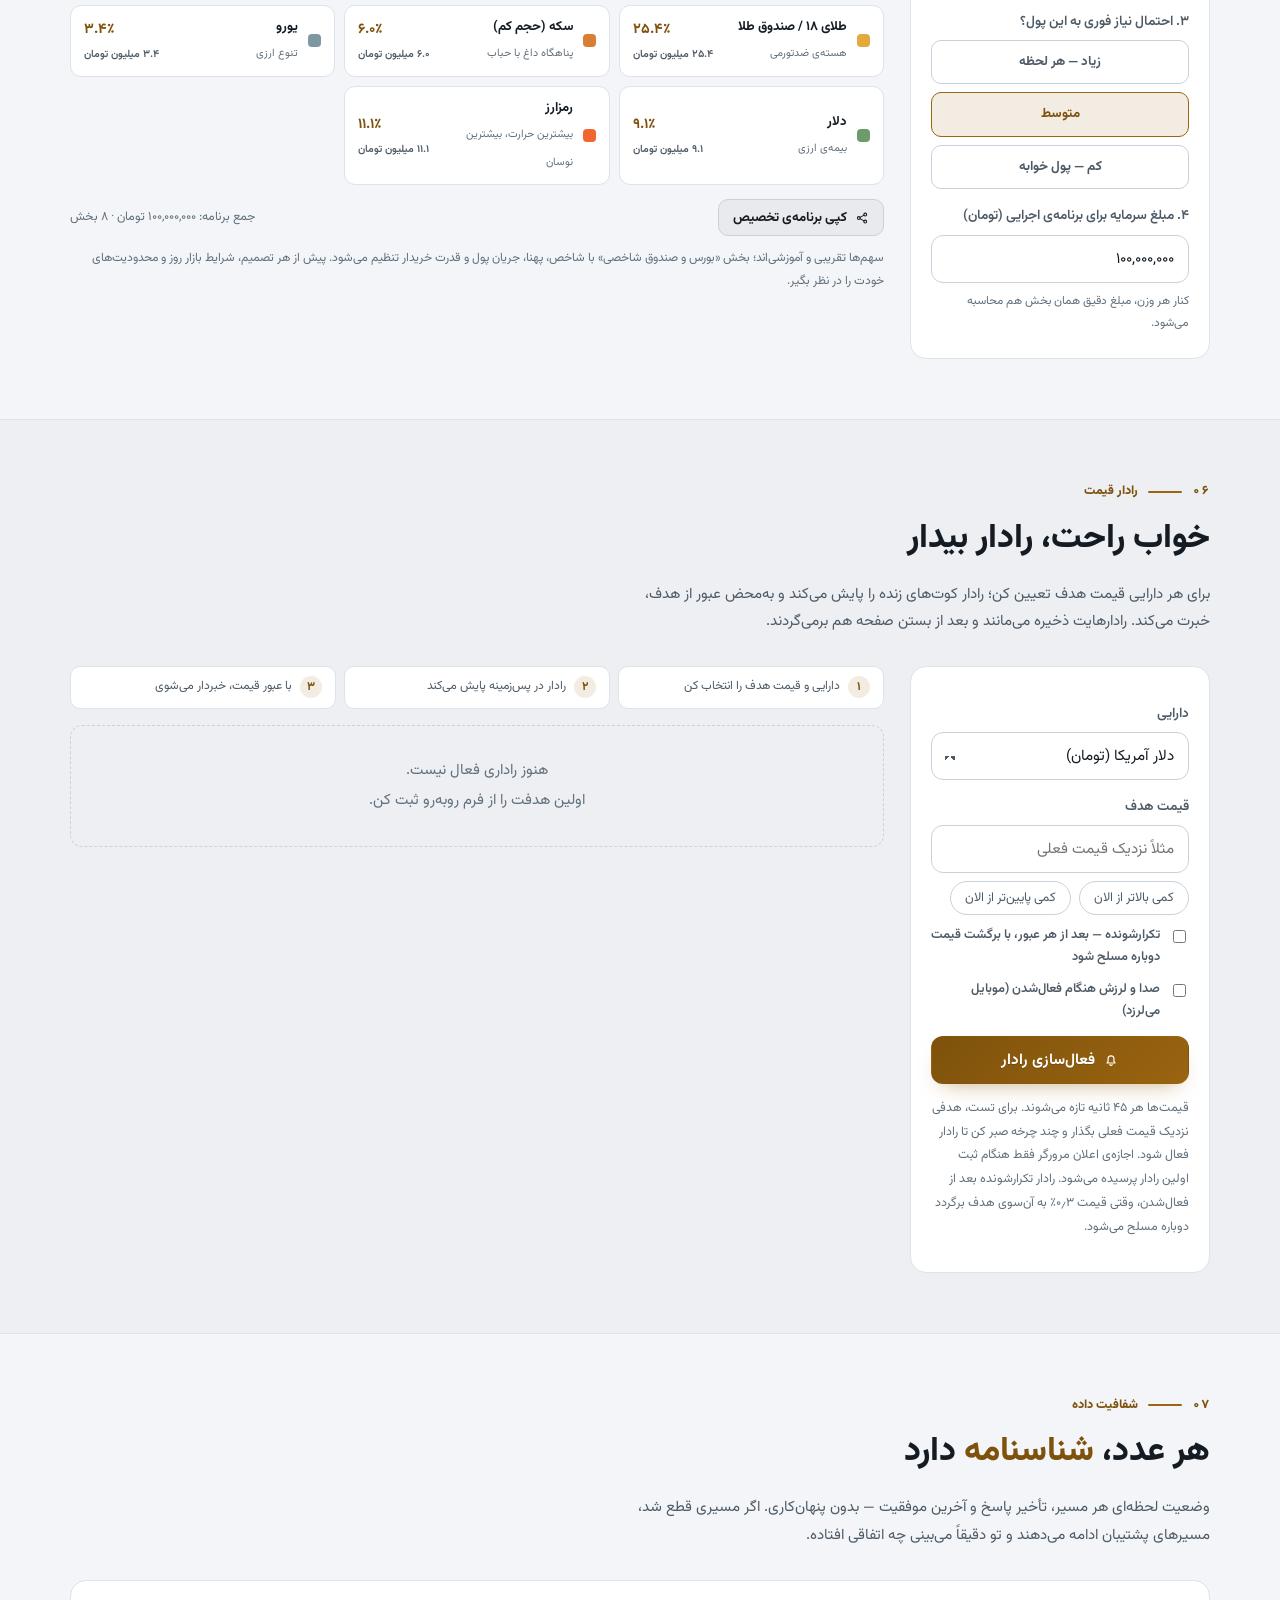
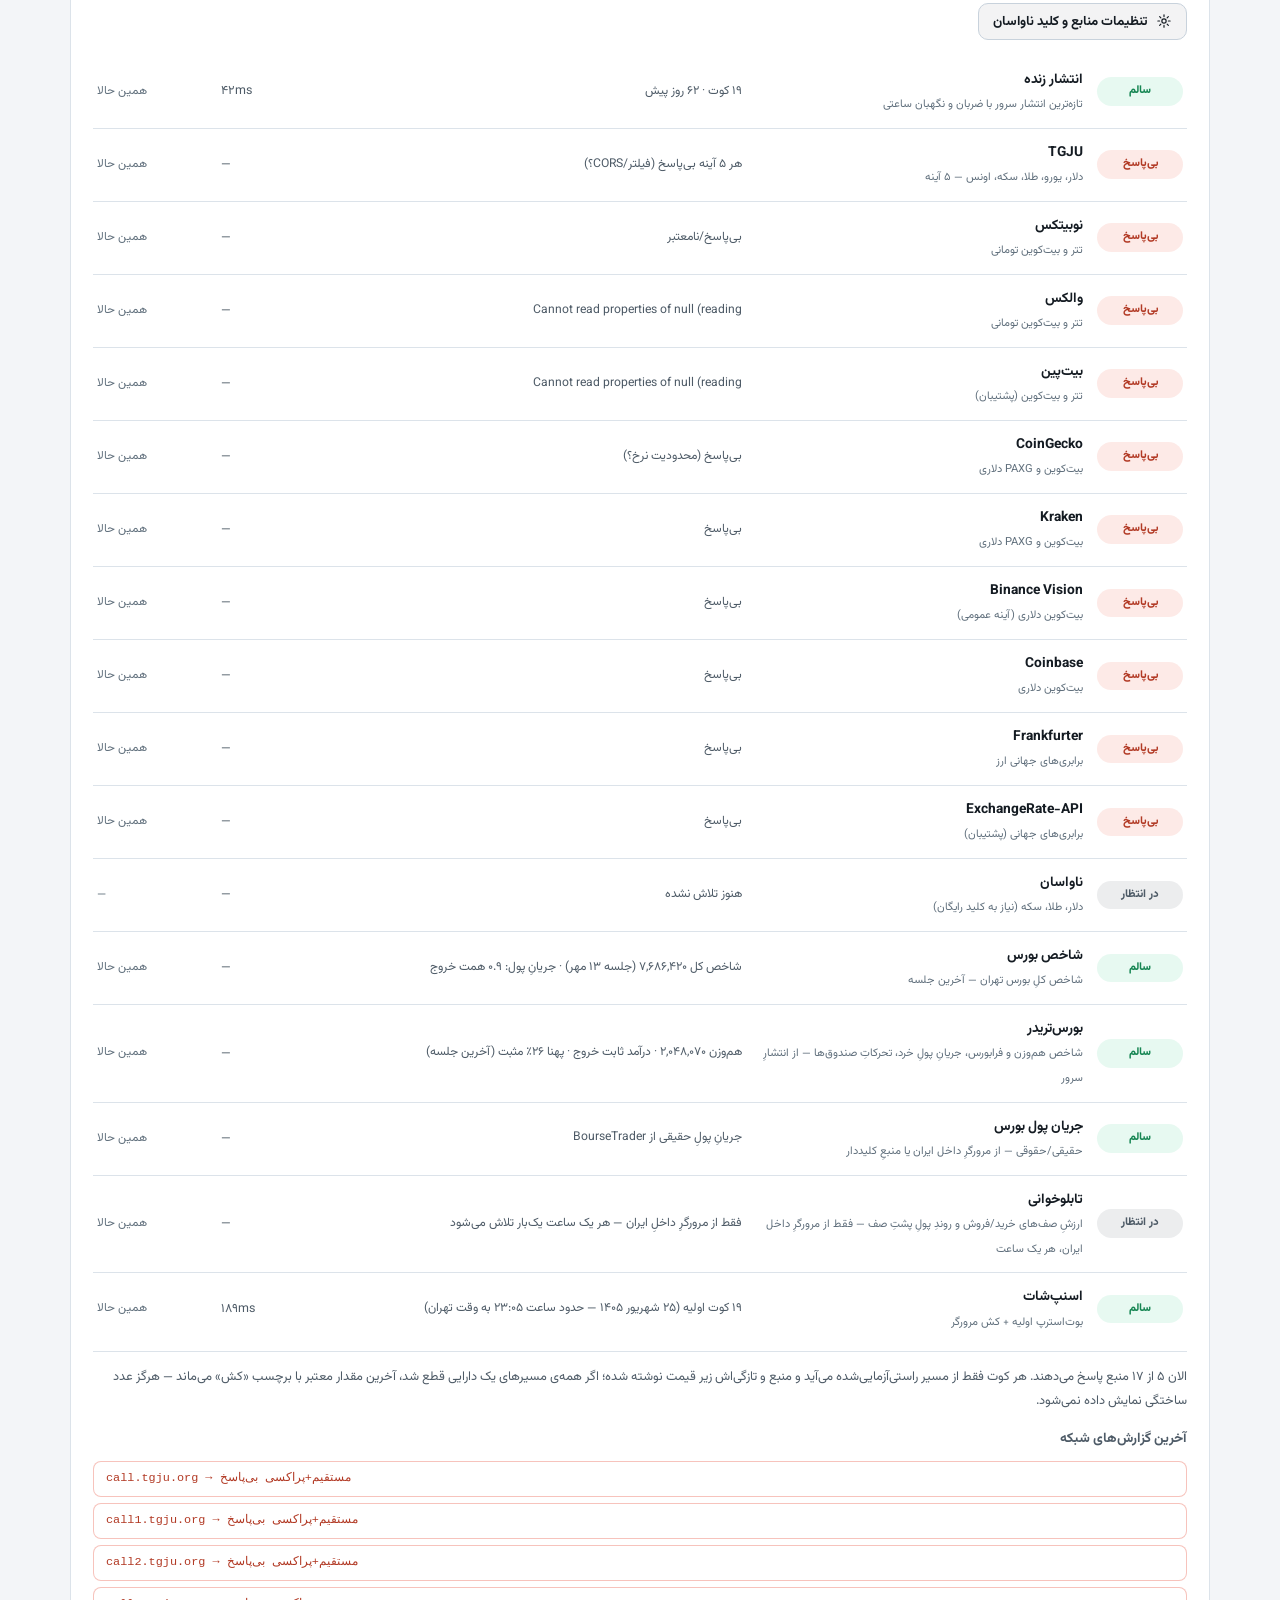
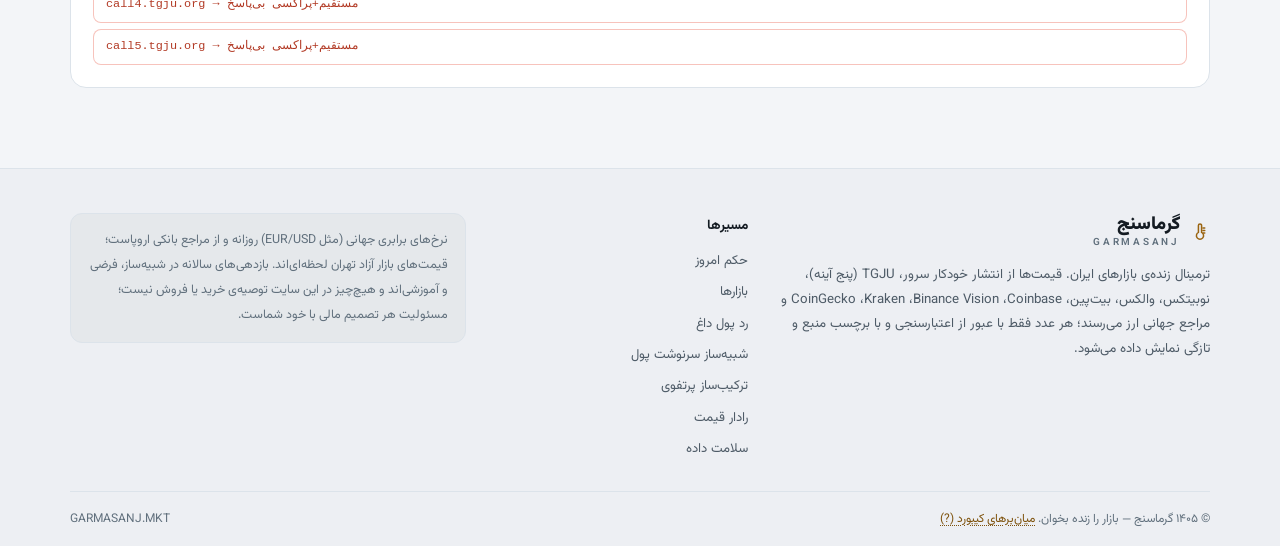
==== commit 1bae2a64: "feat: add live bourse refresh and stock allocation Co-authored-by: arena-agent <297053741+arena-agen" ====
--- a/index.html
+++ b/index.html
@@ -28,7 +28,7 @@
 <a class="skip" href="#markets">پرش به بازارها</a>
 
 <!-- مجموعه آیکون‌ها -->
-<svg style="display:none" aria-hidden="true">
+<svg class="svg-defs" aria-hidden="true">
   <symbol id="i-thermo" viewBox="0 0 24 24"><path d="M12 3.5a1.9 1.9 0 0 1 1.9 1.9v8.3a4.3 4.3 0 1 1-3.8 0V5.4A1.9 1.9 0 0 1 12 3.5z"/><path d="M15.5 8.5h2.2M15.5 11.5h2.2M15.5 14.5h2.2"/></symbol>
   <symbol id="i-usd" viewBox="0 0 24 24"><circle cx="12" cy="12" r="8.6"/><path d="M12 6.8v10.4M14.7 9.4c-.5-.8-1.5-1.3-2.7-1.3-1.6 0-2.7.8-2.7 2 0 2.7 5.4 1.4 5.4 4.1 0 1.2-1.1 2-2.7 2-1.2 0-2.3-.6-2.8-1.5"/></symbol>
   <symbol id="i-eur" viewBox="0 0 24 24"><circle cx="12" cy="12" r="8.6"/><path d="M15.5 8.2c-.7-.8-1.7-1.2-2.8-1.2-2 0-3.4 1.4-3.4 5s1.4 5 3.4 5c1.1 0 2.1-.4 2.8-1.2M8.5 10.5h5M8.5 13.5h5"/></symbol>
@@ -80,7 +80,7 @@
     <span class="net-pill busy" id="netStatus"><i class="live-dot"></i>در حال اتصال…</span>
     <button class="btn btn-ghost sm icon-btn" id="themeBtn" type="button" title="تم روشن/تیره (t)" aria-label="تغییر تم روشن و تیره" aria-pressed="false"><svg class="ic s16 th-dark"><use href="#i-sun"/></svg><svg class="ic s16 th-light"><use href="#i-moon"/></svg></button>
     <button class="btn btn-ghost sm icon-btn" id="helpBtn" type="button" title="راهنما و میان‌برهای کیبورد (?)" aria-label="راهنما و میان‌برهای کیبورد"><svg class="ic s16"><use href="#i-help"/></svg></button>
-    <button class="btn btn-ghost sm icon-btn" id="headSettingsBtn" title="تنظیمات منابع" aria-label="تنظیمات منابع"><svg class="ic s16"><use href="#i-gear"/></svg></button>
+    <button type="button" class="btn btn-ghost sm icon-btn" id="headSettingsBtn" title="تنظیمات منابع" aria-label="تنظیمات منابع"><svg class="ic s16"><use href="#i-gear"/></svg></button>
   </div>
 </header>
 
@@ -91,7 +91,7 @@
     <div class="rv">
       <span class="kicker"><i></i>ترمینال زنده بازار — با اجماع چندمنبعی راستی‌آزمایی‌شده</span>
       <h1>قیمت واقعی، <em class="c-hot">همین حالا</em>؛<br>تصمیم روشن، <em class="c-gold">همین امروز</em>.</h1>
-      <p class="hero-lead">بیست کوت زنده از سیزده مسیر مستقل می‌رسد؛ انتشار خودکار سرور، TGJU با پنج آینه، صرافی‌های ایران و بازار جهانی هم‌زمان پایش می‌شوند و هر عدد با منبع و ساعت دقیقش نمایش داده می‌شود — بدون عدد ساختگی، بدون صفحه‌ی خالی.</p>
+      <p class="hero-lead">بیست کوت زنده و نبض بورس از هفده مسیر داده می‌رسد؛ انتشار خودکار سرور، TGJU با پنج آینه، صرافی‌های ایران، بازار جهانی و منابع بازار سرمایه هم‌زمان پایش می‌شوند و هر عدد با منبع و ساعت دقیقش نمایش داده می‌شود — بدون عدد ساختگی، بدون صفحه‌ی خالی.</p>
       <div class="hero-cta">
         <a class="btn btn-primary" href="#verdict">حکم امروز را ببین</a>
         <a class="btn btn-ghost" href="#markets">قیمت‌های امروز</a>
@@ -126,10 +126,10 @@
           <span class="src-right">
             <span id="srcClock">—</span>
             <span id="nextIn">در حال اتصال…</span>
-            <button class="mini-btn" id="retryBtn" type="button" title="دریافت فوری"><svg class="ic s12" style="vertical-align:-2px"><use href="#i-refresh"/></svg> دریافت مجدد</button>
+            <button class="mini-btn" id="retryBtn" type="button" title="دریافت فوری"><svg class="ic s12 mini-ic"><use href="#i-refresh"/></svg> دریافت مجدد</button>
             <button class="mini-btn" id="diagBtn" type="button">عیب‌یابی</button>
-            <button class="mini-btn" id="shareBtn" type="button" title="کپی یا اشتراک خلاصه‌ی قیمت‌ها و حکم امروز (s)"><svg class="ic s12" style="vertical-align:-2px"><use href="#i-share"/></svg> اشتراک خلاصه</button>
-            <button class="mini-btn" id="embedBtn" type="button" title="کد جاسازی ویجت قیمت در سایت یا وبلاگ شما"><svg class="ic s12" style="vertical-align:-2px"><use href="#i-code"/></svg> ویجت</button>
+            <button class="mini-btn" id="shareBtn" type="button" title="کپی یا اشتراک خلاصه‌ی قیمت‌ها و حکم امروز (s)"><svg class="ic s12 mini-ic"><use href="#i-share"/></svg> اشتراک خلاصه</button>
+            <button class="mini-btn" id="embedBtn" type="button" title="کد جاسازی ویجت قیمت در سایت یا وبلاگ شما"><svg class="ic s12 mini-ic"><use href="#i-code"/></svg> ویجت</button>
           </span>
         </div>
       </div>
@@ -173,20 +173,26 @@
     <section class="bourse-pro rv" id="boursePro" hidden aria-live="polite">
       <div class="bp-head">
         <div class="bp-head-main">
-          <span class="bp-kicker" style="display:inline-flex;align-items:center;gap:6px;font-size:.72rem;font-weight:800;color:var(--gold2);margin-bottom:4px"><i class="live-dot"></i>بورس تهران — ترمینال حرفه‌ای</span>
+          <span class="bp-kicker"><i class="live-dot"></i>بورس تهران — ترمینال حرفه‌ای</span>
           <b id="bourseProTitle">نبض بازار سرمایه</b>
           <div class="bp-meta" id="bourseProMeta">در انتظار انتشار سرور…</div>
         </div>
         <div class="bp-head-side">
           <span class="bp-badge" id="bourseProBadge">—</span>
           <span class="micro" id="bourseProAge">—</span>
+          <div class="bp-refresh-wrap">
+            <button class="btn btn-ghost sm bp-refresh" id="bourseRefreshBtn" type="button" title="استعلام فوری انتشار سرور، TGJU و منابع بورسی (b)" aria-describedby="bourseRefreshState">
+              <svg class="ic s14"><use href="#i-refresh"/></svg><span>به‌روزرسانی آنی</span>
+            </button>
+            <span class="bp-refresh-state" id="bourseRefreshState" role="status" aria-live="polite">آماده استعلام</span>
+          </div>
           <button class="link-btn bp-link" type="button" data-formula="bourseRadar" title="فرمول رادار سلامت">فرمول رادار ؟</button>
         </div>
       </div>
       <div class="bp-indices" id="bourseIndices"></div>
       <div class="bp-grid">
         <div class="bp-panel bp-radar-panel">
-          <div class="bp-panel-h"><h4>رادار سلامت بازار</h4><span>۶ بُعد · ۰–۱۰۰ <button class="f-help" data-formula="bourseRadar" title="فرمول رادار">؟</button></span></div>
+          <div class="bp-panel-h"><h4>رادار سلامت بازار</h4><span>۶ بُعد · ۰–۱۰۰ <button type="button" class="f-help" data-formula="bourseRadar" title="فرمول رادار">؟</button></span></div>
           <div class="bp-radar-box">
             <div id="bourseRadarChart"></div>
             <div id="bourseRadarLegend" class="bp-radar-legend"></div>
@@ -216,12 +222,12 @@
       <div class="bp-grid bp-money-grid">
         <div class="bp-panel bp-trend-panel">
           <div class="bp-panel-h"><h4>روندِ پول در جلسه</h4><span>خالصِ پولِ حقیقی، برداشت‌به‌برداشت
-            <button class="f-help" data-formula="moneyTrend" title="فرمول روند پول">؟</button></span></div>
+            <button type="button" class="f-help" data-formula="moneyTrend" title="فرمول روند پول">؟</button></span></div>
           <div id="bourseMoneyTrend"></div>
         </div>
         <div class="bp-panel bp-queue-panel">
           <div class="bp-panel-h"><h4>پولِ پشتِ صف</h4><span>ارزشِ صف‌های خرید و فروش
-            <button class="f-help" data-formula="queueMoney" title="فرمول پول پشت صف">؟</button></span></div>
+            <button type="button" class="f-help" data-formula="queueMoney" title="فرمول پول پشت صف">؟</button></span></div>
           <div id="bourseQueueMoney"></div>
         </div>
         <div class="bp-panel bp-sessions-panel">
@@ -247,7 +253,7 @@
         <button class="cat-tab" data-cat="crypto" role="tab" type="button" aria-selected="false">رمزارز</button>
       </div>
       <div class="markets-tools">
-        <label class="search" for="qsearch"><svg class="ic s14"><use href="#i-search"/></svg><input id="qsearch" type="search" placeholder="جست‌وجو (/)" autocomplete="off" aria-label="جست‌وجوی دارایی"></label>
+        <label class="search"><svg class="ic s14"><use href="#i-search"/></svg><input id="qsearch" type="search" placeholder="جست‌وجو (/)" autocomplete="off" aria-label="جست‌وجوی دارایی"></label>
         <button class="btn btn-ghost sm" id="compareBtn" type="button" title="مقایسه‌ی دو دارایی روی یک نمودار (c)"><svg class="ic s16"><use href="#i-cmp"/></svg>مقایسه</button>
       </div>
       <div class="markets-meta"><span id="quotesCount"></span><span id="marketsUpdated">—</span></div>
@@ -267,7 +273,7 @@
       <p class="sec-sub">امتیاز جریان هر دارایی از ترکیب تغییر امروز و شیب قیمتی نشست ساخته می‌شود و هر چرخه با داده‌ی تازه بازسازی می‌شود. این یک شاخص حرکتی شفاف است — نه دیتای محرمانه‌ی سفارش‌گذاری.</p>
     </div>
     <div class="hot-grid">
-      <aside class="rv">
+      <aside class="rv" aria-label="خلاصه‌ی رژیم و پهنای بازار">
         <div class="regime neutral" id="regimeBadge"><b>در حال محاسبه…</b><span></span></div>
         <div id="breadthMeter"></div>
         <p class="flow-note" id="flowNote"></p>
@@ -297,21 +303,21 @@
       <p class="sec-sub">سرمایه، افق و فرض تورمت را تنظیم کن؛ ببین هر بازار با پول امروز تو چه می‌کند — به تومان امروز. نرخ‌ها به‌صورت پیش‌فرض با نبض زنده‌ی بازار همگام‌اند.</p>
     </div>
     <div class="sim-grid">
-      <aside class="sim-controls panel rv">
+      <aside class="sim-controls panel rv" aria-label="کنترل‌های شبیه‌ساز">
         <label for="simAmount">سرمایه اولیه (تومان)</label>
-        <input class="field" id="simAmount" inputmode="numeric" value="۱۰۰,۰۰۰,۰۰۰" autocomplete="off">
+        <input type="text" class="field" id="simAmount" inputmode="numeric" value="۱۰۰,۰۰۰,۰۰۰" autocomplete="off">
         <div class="chips">
           <button class="chip" type="button" data-v="50000000">۵۰م</button>
           <button class="chip on" type="button" data-v="100000000">۱۰۰م</button>
           <button class="chip" type="button" data-v="500000000">۵۰۰م</button>
           <button class="chip" type="button" data-v="1000000000">۱ میلیارد</button>
         </div>
-        <label for="simYears">افق زمانی — <output id="simYearsOut">۳ سال</output></label>
+        <label for="simYears">افق زمانی — <span id="simYearsOut">۳ سال</span></label>
         <input type="range" id="simYears" min="1" max="10" value="3">
-        <label for="simInflation">فرض تورم سالانه — <output id="simInflOut">۴۲٪</output></label>
+        <label for="simInflation">فرض تورم سالانه — <span id="simInflOut">۴۲٪</span></label>
         <input type="range" id="simInflation" min="25" max="60" value="42">
         <div class="spacer" aria-hidden="true"></div>
-        <button class="btn btn-ghost sm on" id="simSync" type="button" aria-pressed="true" style="width:100%;justify-content:center">همگام با نبض زنده: روشن</button>
+        <button class="btn btn-ghost sm on btn-wide" id="simSync" type="button" aria-pressed="true">همگام با نبض زنده: روشن</button>
         <p class="micro">در حالت همگام، نرخ اسمی هر بازار = تورم فرضی تو + نیمی از حرارت زنده‌ی همان بازار. خاموشش کن تا با نرخ‌های پایه‌ی تاریخی سناریو بسازی. <button class="link-btn" type="button" data-formula="sim">فرمول</button></p>
       </aside>
       <div class="sim-out rv" data-d="2">
@@ -351,6 +357,9 @@
           <label><input type="radio" name="lq" value="2" checked><span>متوسط</span></label>
           <label><input type="radio" name="lq" value="3"><span>کم — پول خوابه</span></label>
         </div>
+        <label for="mixAmount">۴. مبلغ سرمایه برای برنامه‌ی اجرایی (تومان)</label>
+        <input class="field" id="mixAmount" type="text" inputmode="numeric" value="۱۰۰٬۰۰۰٬۰۰۰" autocomplete="off" aria-describedby="mixAmountHint">
+        <p class="m-hint" id="mixAmountHint">کنار هر وزن، مبلغ دقیق همان بخش هم محاسبه می‌شود.</p>
       </div>
       <div class="rv" data-d="2">
         <div class="mix-top">
@@ -363,11 +372,16 @@
             <p>این ترکیب، نبض زنده‌ی سهم‌ها را با پروفایل ریسک تو می‌سنجد — عدد مرکز حلقه، دمای لحظه‌ای پرتفوی توست.</p>
             <span id="mixVs"></span>
             <p id="mixWhy"></p>
+            <div class="mix-stock-signal" id="mixStockSignal" aria-live="polite"></div>
             <div id="mixRisk"></div>
           </div>
         </div>
         <div class="mix-legend" id="mixLegend"></div>
-        <p class="mix-note">سهم‌ها تقریبی و آموزشی‌اند؛ پیش از هر تصمیم، شرایط بازار روز و محدودیت‌های خودت را در نظر بگیر.</p>
+        <div class="mix-actions">
+          <button class="btn btn-ghost sm" id="mixCopyBtn" type="button"><svg class="ic s14"><use href="#i-share"/></svg>کپی برنامه‌ی تخصیص</button>
+          <span class="micro" id="mixTotal"></span>
+        </div>
+        <p class="mix-note">سهم‌ها تقریبی و آموزشی‌اند؛ بخش «بورس و صندوق شاخصی» با شاخص، پهنا، جریان پول و قدرت خریدار تنظیم می‌شود. پیش از هر تصمیم، شرایط بازار روز و محدودیت‌های خودت را در نظر بگیر.</p>
       </div>
     </div>
   </div>
@@ -386,7 +400,7 @@
         <label for="radarMarket">دارایی</label>
         <select class="field" id="radarMarket"></select>
         <label for="radarTarget">قیمت هدف</label>
-        <input class="field" id="radarTarget" inputmode="numeric" placeholder="مثلاً نزدیک قیمت فعلی" autocomplete="off">
+        <input type="text" class="field" id="radarTarget" inputmode="numeric" placeholder="مثلاً نزدیک قیمت فعلی" autocomplete="off">
         <div class="quick">
           <button class="chip" type="button" data-rel="0.0015">کمی بالاتر از الان</button>
           <button class="chip" type="button" data-rel="-0.0015">کمی پایین‌تر از الان</button>
@@ -394,7 +408,7 @@
         <label class="check"><input type="checkbox" id="radarRepeat"><span>تکرارشونده — بعد از هر عبور، با برگشت قیمت دوباره مسلح شود</span></label>
         <label class="check"><input type="checkbox" id="radarSound"><span>صدا و لرزش هنگام فعال‌شدن (موبایل می‌لرزد)</span></label>
         <div class="spacer" aria-hidden="true"></div>
-        <button class="btn btn-primary" id="radarAdd" type="button" style="width:100%;justify-content:center"><svg class="ic s16"><use href="#i-bell"/></svg>فعال‌سازی رادار</button>
+        <button class="btn btn-primary btn-wide" id="radarAdd" type="button"><svg class="ic s16"><use href="#i-bell"/></svg>فعال‌سازی رادار</button>
         <p class="micro">قیمت‌ها هر ۴۵ ثانیه تازه می‌شوند. برای تست، هدفی نزدیک قیمت فعلی بگذار و چند چرخه صبر کن تا رادار فعال شود. اجازه‌ی اعلان مرورگر فقط هنگام ثبت اولین رادار پرسیده می‌شود. رادار تکرارشونده بعد از فعال‌شدن، وقتی قیمت ۰٫۳٪ به آن‌سوی هدف برگردد دوباره مسلح می‌شود.</p>
       </div>
       <div class="rv" data-d="2">
@@ -420,7 +434,7 @@
     </div>
     <div class="health-wrap rv" data-d="2">
       <div class="health-actions">
-        <button class="btn btn-ghost sm" id="srcSettingsBtn"><svg class="ic s16"><use href="#i-gear"/></svg>تنظیمات منابع و کلید ناواسان</button>
+        <button type="button" class="btn btn-ghost sm" id="srcSettingsBtn"><svg class="ic s16"><use href="#i-gear"/></svg>تنظیمات منابع و کلید ناواسان</button>
       </div>
       <div id="healthTable"></div>
       <p id="healthNote"></p>
@@ -468,38 +482,38 @@
 <div id="toasts" aria-live="polite"></div>
 
 <!-- مودال تنظیمات منابع -->
-<div class="modal" id="settingsModal" aria-hidden="true">
+<div class="modal" id="settingsModal">
   <div class="m-back" data-st-close></div>
   <div class="m-card" role="dialog" aria-modal="true" aria-label="تنظیمات منابع داده">
-    <button class="m-x" data-st-close aria-label="بستن"><svg class="ic s16"><use href="#i-x"/></svg></button>
+    <button type="button" class="m-x" data-st-close aria-label="بستن"><svg class="ic s16"><use href="#i-x"/></svg></button>
     <h3>تنظیمات منابع داده</h3>
     <p class="dg-sub">چهار راه برای قوی‌تر شدن داده‌ها در شبکه‌ی شما:</p>
     <label for="navKey">۱. کلید رایگان ناواسان (مسیر پشتیبان دلار، طلا و سکه)</label>
     <input class="field" id="navKey" type="text" placeholder="کلید API ناواسان" autocomplete="off" dir="ltr">
     <div class="set-row">
-      <button class="btn btn-primary sm" id="navSave">ذخیره کلید</button>
-      <button class="btn btn-ghost sm" id="navClear">حذف</button>
+      <button type="button" class="btn btn-primary sm" id="navSave">ذخیره کلید</button>
+      <button type="button" class="btn btn-ghost sm" id="navClear">حذف</button>
     </div>
     <p class="m-hint">کلید رایگان را از <b dir="ltr">navasan.tech</b> بگیرید؛ فقط در مرورگر خودتان ذخیره می‌شود و جایی ارسال نمی‌شود.</p>
     <label for="manUsd">۲. ورود دستی قیمت دلار (راه اضطراری)</label>
-    <input class="field" id="manUsd" inputmode="numeric" placeholder="مثلاً ۲۳۰٬۵۰۰ تومان" autocomplete="off">
+    <input type="text" class="field" id="manUsd" inputmode="numeric" placeholder="مثلاً ۲۳۰٬۵۰۰ تومان" autocomplete="off">
     <div class="set-row">
-      <button class="btn btn-ghost sm" id="manSave">ثبت دستی</button>
-      <button class="btn btn-ghost sm" id="manClear">حذف</button>
+      <button type="button" class="btn btn-ghost sm" id="manSave">ثبت دستی</button>
+      <button type="button" class="btn btn-ghost sm" id="manClear">حذف</button>
     </div>
     <p class="m-hint">اگر هیچ منبعی در شبکه‌ی شما پاسخ نمی‌دهد، دلار را دستی وارد کنید تا محاسبات فعال شود. قیمت دستی همیشه با برچسب «ورود دستی» مشخص است.</p>
     <label for="brsKey">۳. کلید رایگان BrsApi — جریانِ ورود و خروجِ پولِ بورس</label>
     <input class="field" id="brsKey" type="text" placeholder="کلید API BrsApi" autocomplete="off" dir="ltr">
     <div class="set-row">
-      <button class="btn btn-primary sm" id="brsSave">ذخیره کلید</button>
-      <button class="btn btn-ghost sm" id="brsTest">تست</button>
-      <button class="btn btn-ghost sm" id="brsClear">حذف</button>
+      <button type="button" class="btn btn-primary sm" id="brsSave">ذخیره کلید</button>
+      <button type="button" class="btn btn-ghost sm" id="brsTest">تست</button>
+      <button type="button" class="btn btn-ghost sm" id="brsClear">حذف</button>
     </div>
     <p class="m-hint">کلیدِ رایگان را از <b dir="ltr">brsapi.ir</b> بگیرید؛ فقط در مرورگرِ خودتان ذخیره می‌شود و مستقیماً (بدون واسطه) ارسال می‌گردد. این مسیر فقط برای کاربرِ صاحبِ کلید فعال است، چون بازنشرِ آن به‌عنوانِ سرویسِ عمومی ممنوع است.</p>
     <label>۴. تابلوخوانی — روندِ پولِ پشتِ صف (فقط داخلِ ایران)</label>
     <div class="set-row">
-      <button class="btn btn-ghost sm" id="tkRetry">تلاشِ دوباره</button>
-      <button class="btn btn-ghost sm" id="tkClear">پاک کردن سری</button>
+      <button type="button" class="btn btn-ghost sm" id="tkRetry">تلاشِ دوباره</button>
+      <button type="button" class="btn btn-ghost sm" id="tkClear">پاک کردن سری</button>
     </div>
     <p class="m-hint" id="tkStatus">وضعیت: …</p>
     <p class="m-hint">اندازه‌گیری روی رانرِ گیت‌هاب نشان داد <b dir="ltr">tablokhani.com</b> بیرون از ایران پاسخِ HTTP نمی‌دهد؛
@@ -508,17 +522,17 @@
       اگر اینجا هم بی‌پاسخ ماند، پیوندهایِ تابلوخوانی در بخشِ بورس همچنان کار می‌کنند.</p>
     <label>۵. پاک‌سازی کش محلی</label>
     <div class="set-row">
-      <button class="btn btn-ghost sm" id="cacheClear">پاک کردن کش قیمت‌ها</button>
+      <button type="button" class="btn btn-ghost sm" id="cacheClear">پاک کردن کش قیمت‌ها</button>
     </div>
     <p class="m-hint">کش مرورگر فقط آخرین قیمت‌های معتبر را نگه می‌دارد تا در قطعی اینترنت صفحه خالی نماند.</p>
   </div>
 </div>
 
 <!-- مودال عیب‌یابی -->
-<div class="modal" id="diagModal" aria-hidden="true">
+<div class="modal" id="diagModal">
   <div class="m-back" data-dg-close></div>
   <div class="m-card m-diag" role="dialog" aria-modal="true" aria-label="عیب‌یابی منابع داده">
-    <button class="m-x" data-dg-close aria-label="بستن"><svg class="ic s16"><use href="#i-x"/></svg></button>
+    <button type="button" class="m-x" data-dg-close aria-label="بستن"><svg class="ic s16"><use href="#i-x"/></svg></button>
     <h3>عیب‌یابی منابع داده</h3>
     <p class="dg-sub">این گزارش دقیقاً نشان می‌دهد هر مسیر چه پاسخی داده، کدام منابع با هم توافق کردند و هر عدد نهایی از کجا آمده.</p>
     <div id="diagBody" class="dg-body"></div>
@@ -526,10 +540,10 @@
 </div>
 
 <!-- مودال مقایسه -->
-<div class="modal" id="compareModal" aria-hidden="true">
+<div class="modal" id="compareModal">
   <div class="m-back" data-cm-close></div>
   <div class="m-card m-wide" role="dialog" aria-modal="true" aria-label="مقایسه‌ی دو دارایی">
-    <button class="m-x" data-cm-close aria-label="بستن"><svg class="ic s16"><use href="#i-x"/></svg></button>
+    <button type="button" class="m-x" data-cm-close aria-label="بستن"><svg class="ic s16"><use href="#i-x"/></svg></button>
     <h3>مقایسه‌ی دو دارایی</h3>
     <p class="dg-sub">هر دو سری از ابتدای بازه به ۱۰۰ نرمال می‌شوند؛ خطی که بالاتر تمام شود، در این بازه بیشتر رشد کرده.</p>
     <div class="cmp-controls">
@@ -548,20 +562,20 @@
 </div>
 
 <!-- مودال اطلاعات (فرمول‌ها، راهنما، کد جاسازی) -->
-<div class="modal" id="infoModal" aria-hidden="true">
+<div class="modal" id="infoModal">
   <div class="m-back" data-if-close></div>
   <div class="m-card" role="dialog" aria-modal="true" aria-labelledby="infoTitle">
-    <button class="m-x" data-if-close aria-label="بستن"><svg class="ic s16"><use href="#i-x"/></svg></button>
+    <button type="button" class="m-x" data-if-close aria-label="بستن"><svg class="ic s16"><use href="#i-x"/></svg></button>
     <h3 id="infoTitle">—</h3>
     <div id="infoBody"></div>
   </div>
 </div>
 
 <!-- مودال جزئیات دارایی -->
-<div class="modal" id="assetModal" aria-hidden="true">
+<div class="modal" id="assetModal">
   <div class="m-back" data-am-close></div>
   <div class="m-card" role="dialog" aria-modal="true" aria-label="جزئیات دارایی">
-    <button class="m-x" data-am-close aria-label="بستن"><svg class="ic s16"><use href="#i-x"/></svg></button>
+    <button type="button" class="m-x" data-am-close aria-label="بستن"><svg class="ic s16"><use href="#i-x"/></svg></button>
     <div id="assetModalBody"></div>
   </div>
 </div>
--- a/assets/css/main.css
+++ b/assets/css/main.css
@@ -79,7 +79,10 @@
 :focus-visible{outline:2px solid var(--gold);outline-offset:2px;border-radius:6px}
 
 /* آیکون‌ها */
+.svg-defs{display:none}
 .ic{fill:none;stroke:currentColor;stroke-width:1.8;stroke-linecap:round;stroke-linejoin:round;vertical-align:-3px}
+.mini-ic{vertical-align:-2px}
+.btn-wide{width:100%;justify-content:center}
 .s12{width:12px;height:12px}.s14{width:14px;height:14px}.s16{width:16px;height:16px}
 .s18{width:18px;height:18px}.s20{width:20px;height:20px}.s22{width:22px;height:22px}
 
@@ -424,8 +427,16 @@
 .lg-n{flex:1}
 .lg-n b{display:block;font-size:.82rem}
 .lg-n small{font-size:.68rem;color:var(--dim)}
-.lg-p{font-weight:800;font-size:.9rem;color:var(--gold2)}
-.mix-note{font-size:.76rem;color:var(--dim);margin-top:14px}
+.lg-p{font-weight:800;font-size:.9rem;color:var(--gold2);text-align:left;white-space:nowrap}
+.lg-p small{display:block;color:var(--mut);font-size:.66rem;font-weight:600;margin-top:1px}
+.mix-stock-signal{font-size:.78rem;line-height:1.8;border:1px solid var(--line);background:var(--tint2);border-radius:11px;padding:8px 11px;margin:7px 0 10px;color:var(--mut)}
+.mix-stock-signal b{color:var(--txt)}
+.mix-stock-signal.hot{border-color:rgba(62,207,142,.35)}
+.mix-stock-signal.hot b{color:var(--up)}
+.mix-stock-signal.cold{border-color:rgba(255,107,94,.35)}
+.mix-stock-signal.cold b{color:var(--down)}
+.mix-actions{display:flex;align-items:center;justify-content:space-between;gap:12px;flex-wrap:wrap;margin-top:14px}
+.mix-note{font-size:.76rem;color:var(--dim);margin-top:12px}
 #mixRisk{display:flex;align-items:center;gap:10px;font-size:.8rem;color:var(--mut);margin-top:6px}
 #mixRisk b{color:var(--txt)}
 .risk-track{flex:1;max-width:180px;height:8px;border-radius:5px;background:var(--track);overflow:hidden}
@@ -665,10 +676,19 @@
   border-bottom:1px solid var(--line);
   background:linear-gradient(135deg, rgba(232,163,61,.08), transparent 55%);
 }
+.bp-kicker{display:inline-flex;align-items:center;gap:6px;font-size:.72rem;font-weight:800;color:var(--gold2);margin-bottom:4px}
 .bp-head-main b{font-size:1.15rem;font-weight:900;display:block;line-height:1.4}
 .bp-head-main b small.up{color:var(--up)} .bp-head-main b small.down{color:var(--down)} .bp-head-main b small.z{color:var(--dim)}
 .bp-meta{font-size:.76rem;color:var(--mut);margin-top:3px}
 .bp-head-side{display:flex;flex-direction:column;gap:8px;align-items:flex-end}
+.bp-refresh-wrap{display:flex;align-items:center;gap:8px;flex-wrap:wrap;justify-content:flex-end}
+.bp-refresh{padding:5px 10px!important;font-size:.74rem!important;color:var(--gold2)}
+.bp-refresh:disabled{cursor:wait;opacity:.72}
+.bp-refresh.busy .ic{animation:bp-spin .8s linear infinite}
+@keyframes bp-spin{to{transform:rotate(360deg)}}
+.bp-refresh-state{font-size:.67rem;color:var(--dim);white-space:nowrap}
+.bp-refresh-state.ok{color:var(--up)}
+.bp-refresh-state.warn{color:var(--down)}
 .bp-badge{
   font-size:.72rem;font-weight:800;border-radius:999px;padding:5px 12px;
   border:1px solid var(--line2);background:var(--tint3);white-space:nowrap
@@ -815,7 +835,9 @@
   .bp-grid{grid-template-columns:1fr}
   .bp-panel{border-left:none}
   .bp-head{flex-direction:column}
-  .bp-head-side{flex-direction:row;align-items:center;justify-content:space-between;width:100%}
+  .bp-head-side{flex-direction:row;align-items:center;justify-content:flex-start;flex-wrap:wrap;width:100%}
+  .bp-refresh-wrap{justify-content:flex-start}
+  .bp-link{margin-inline-start:auto}
   .bp-radar-legend{grid-template-columns:1fr 1fr}
 }
 
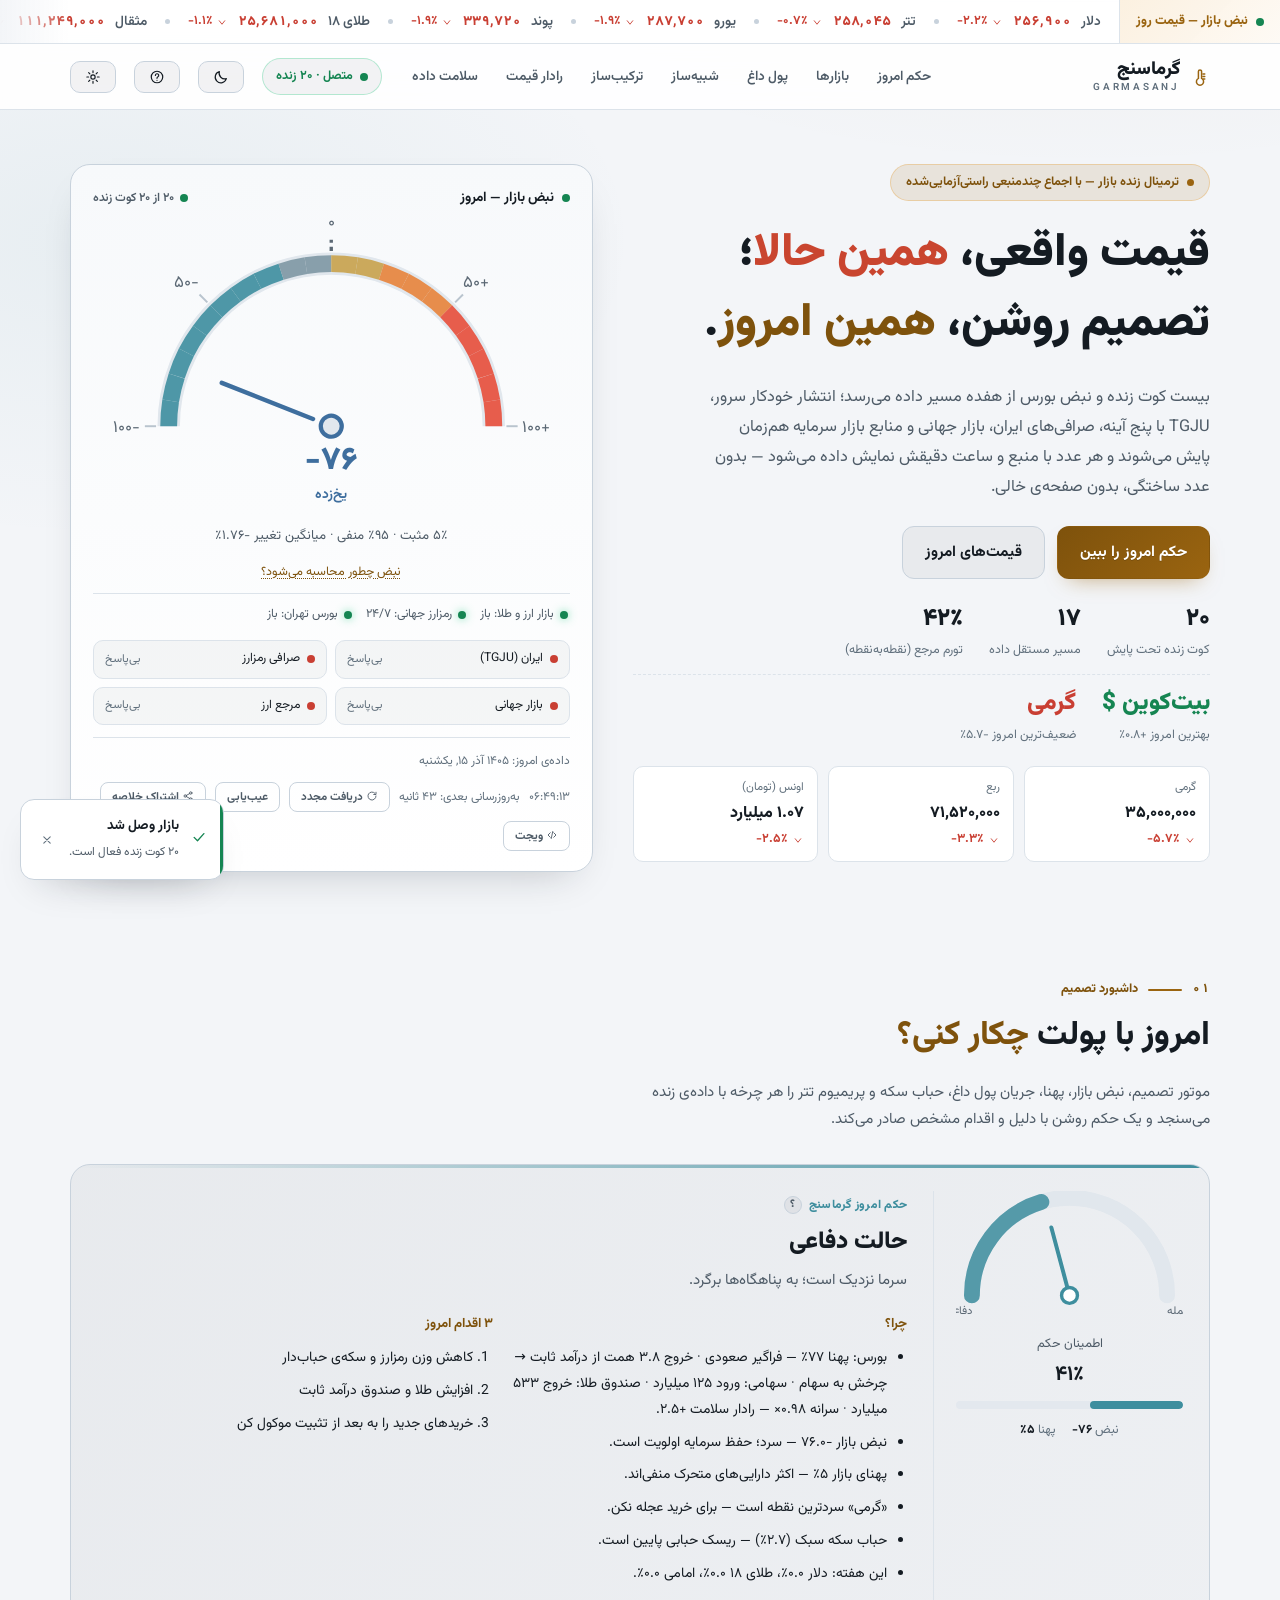
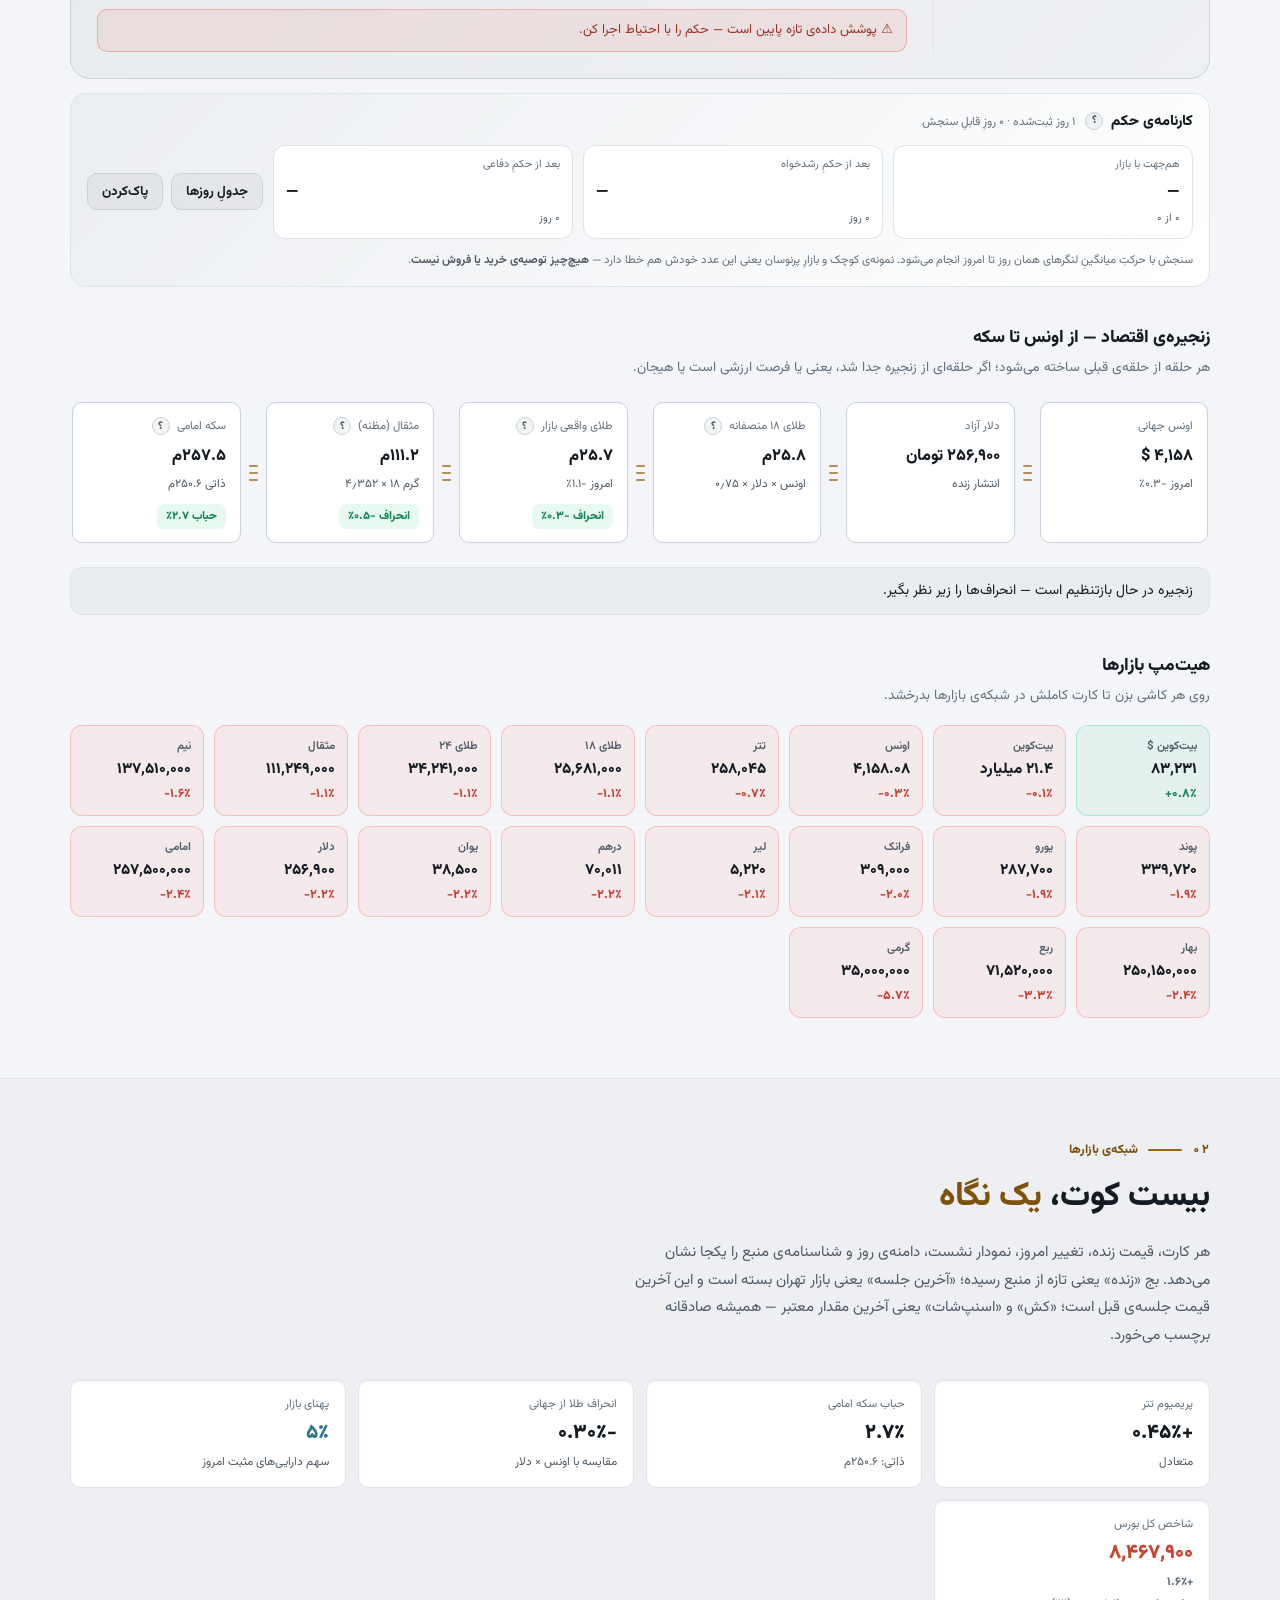
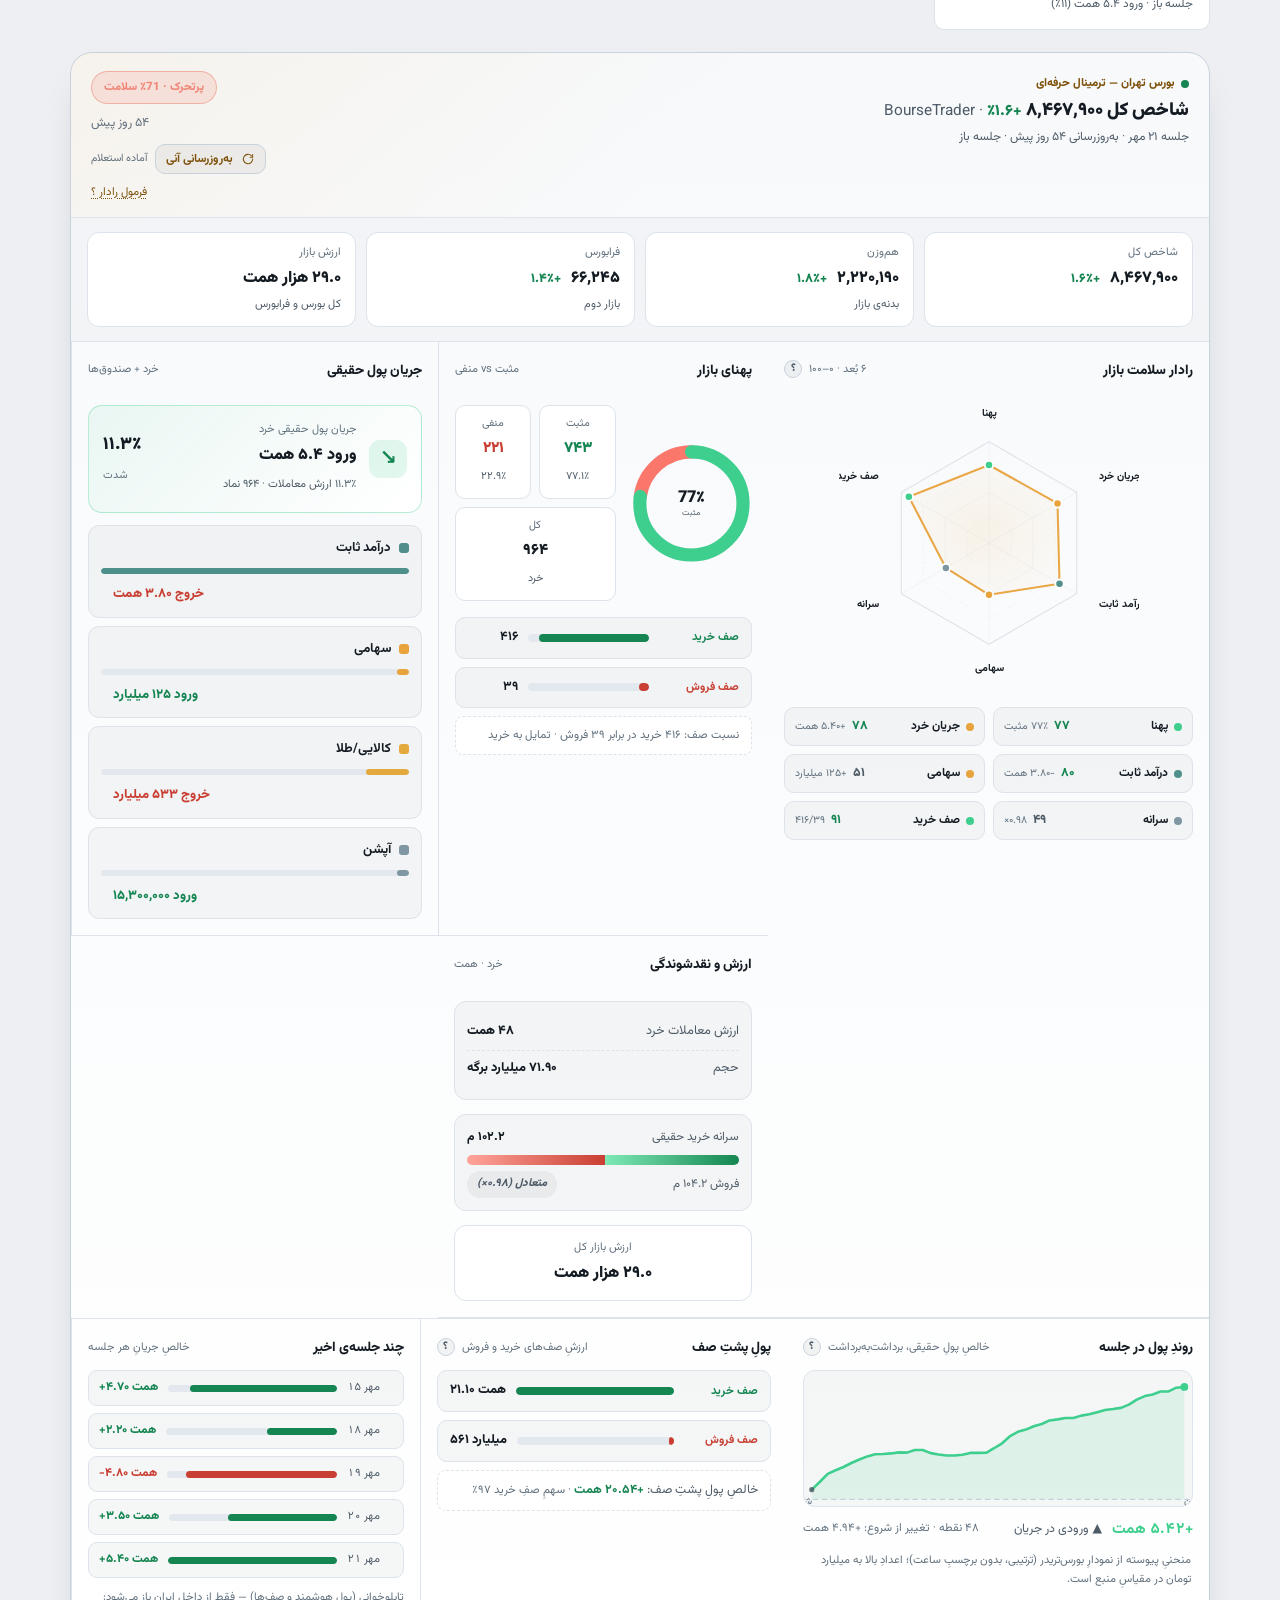
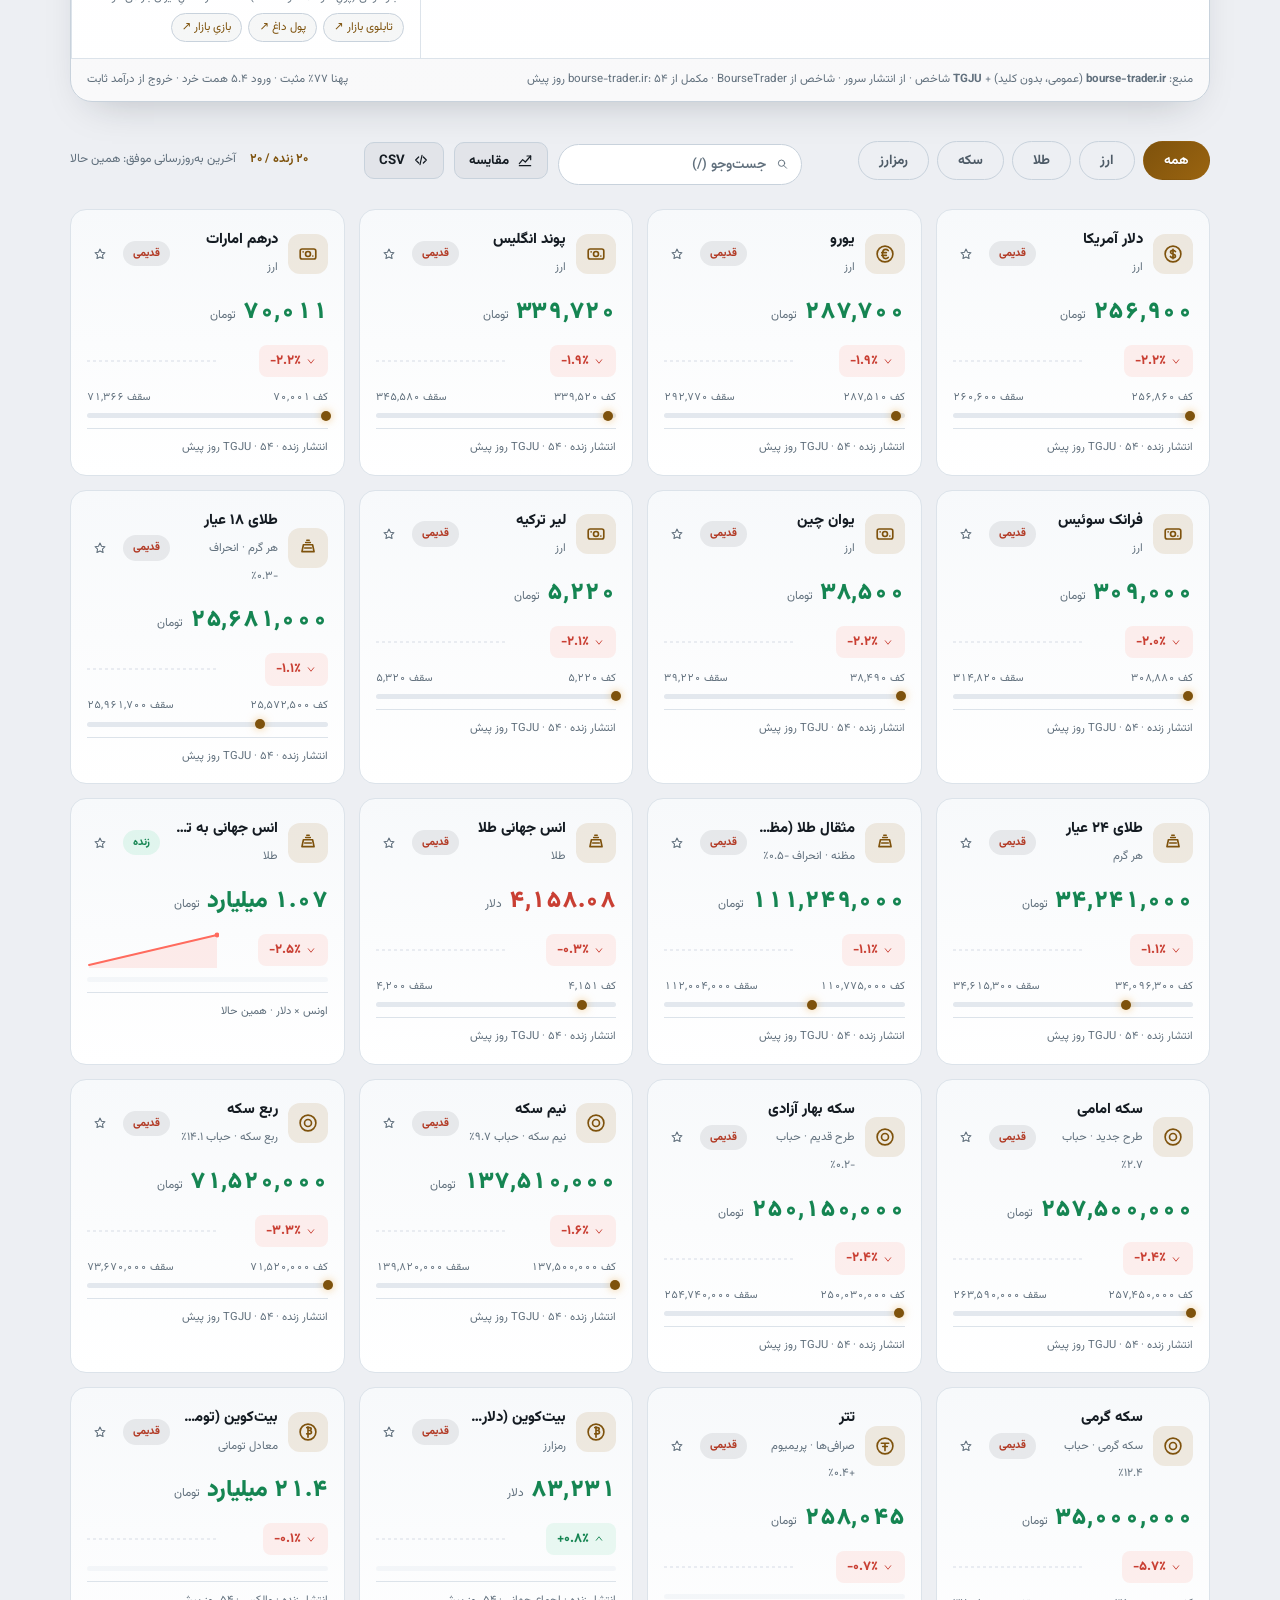
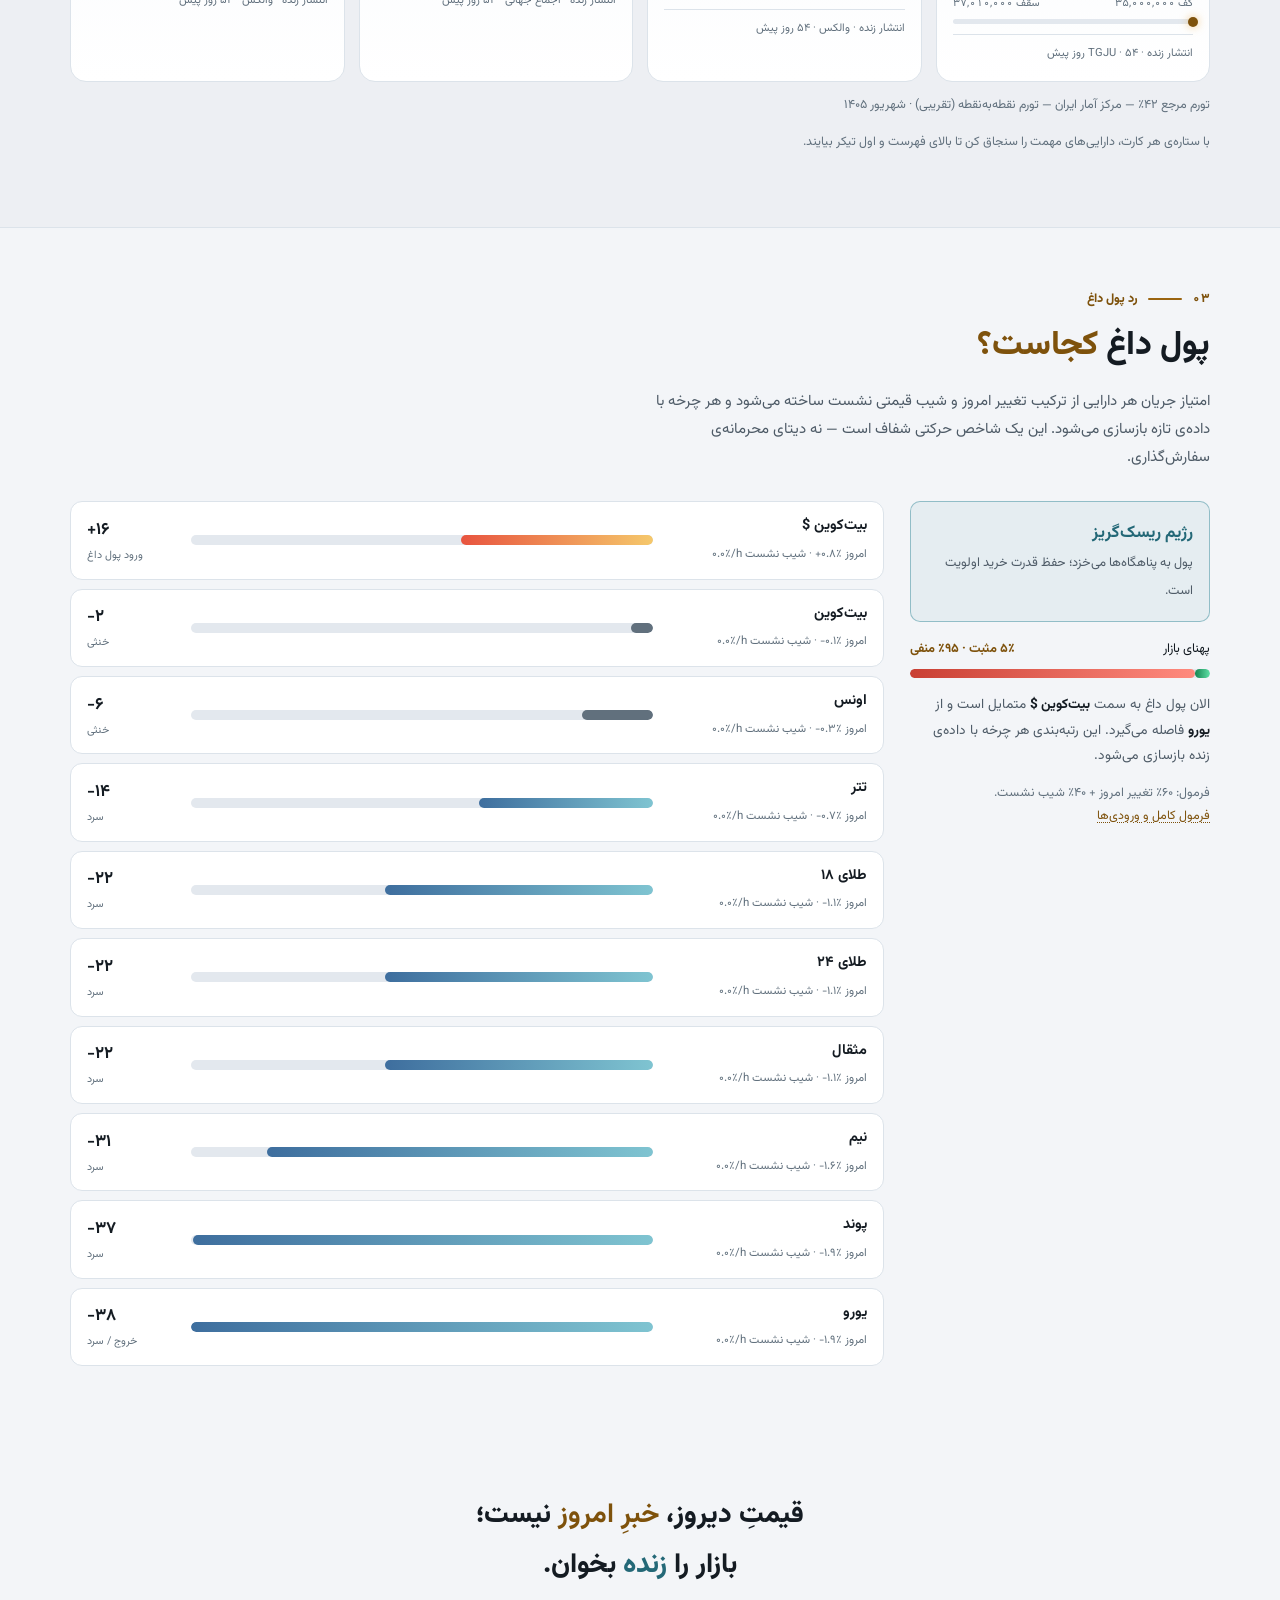
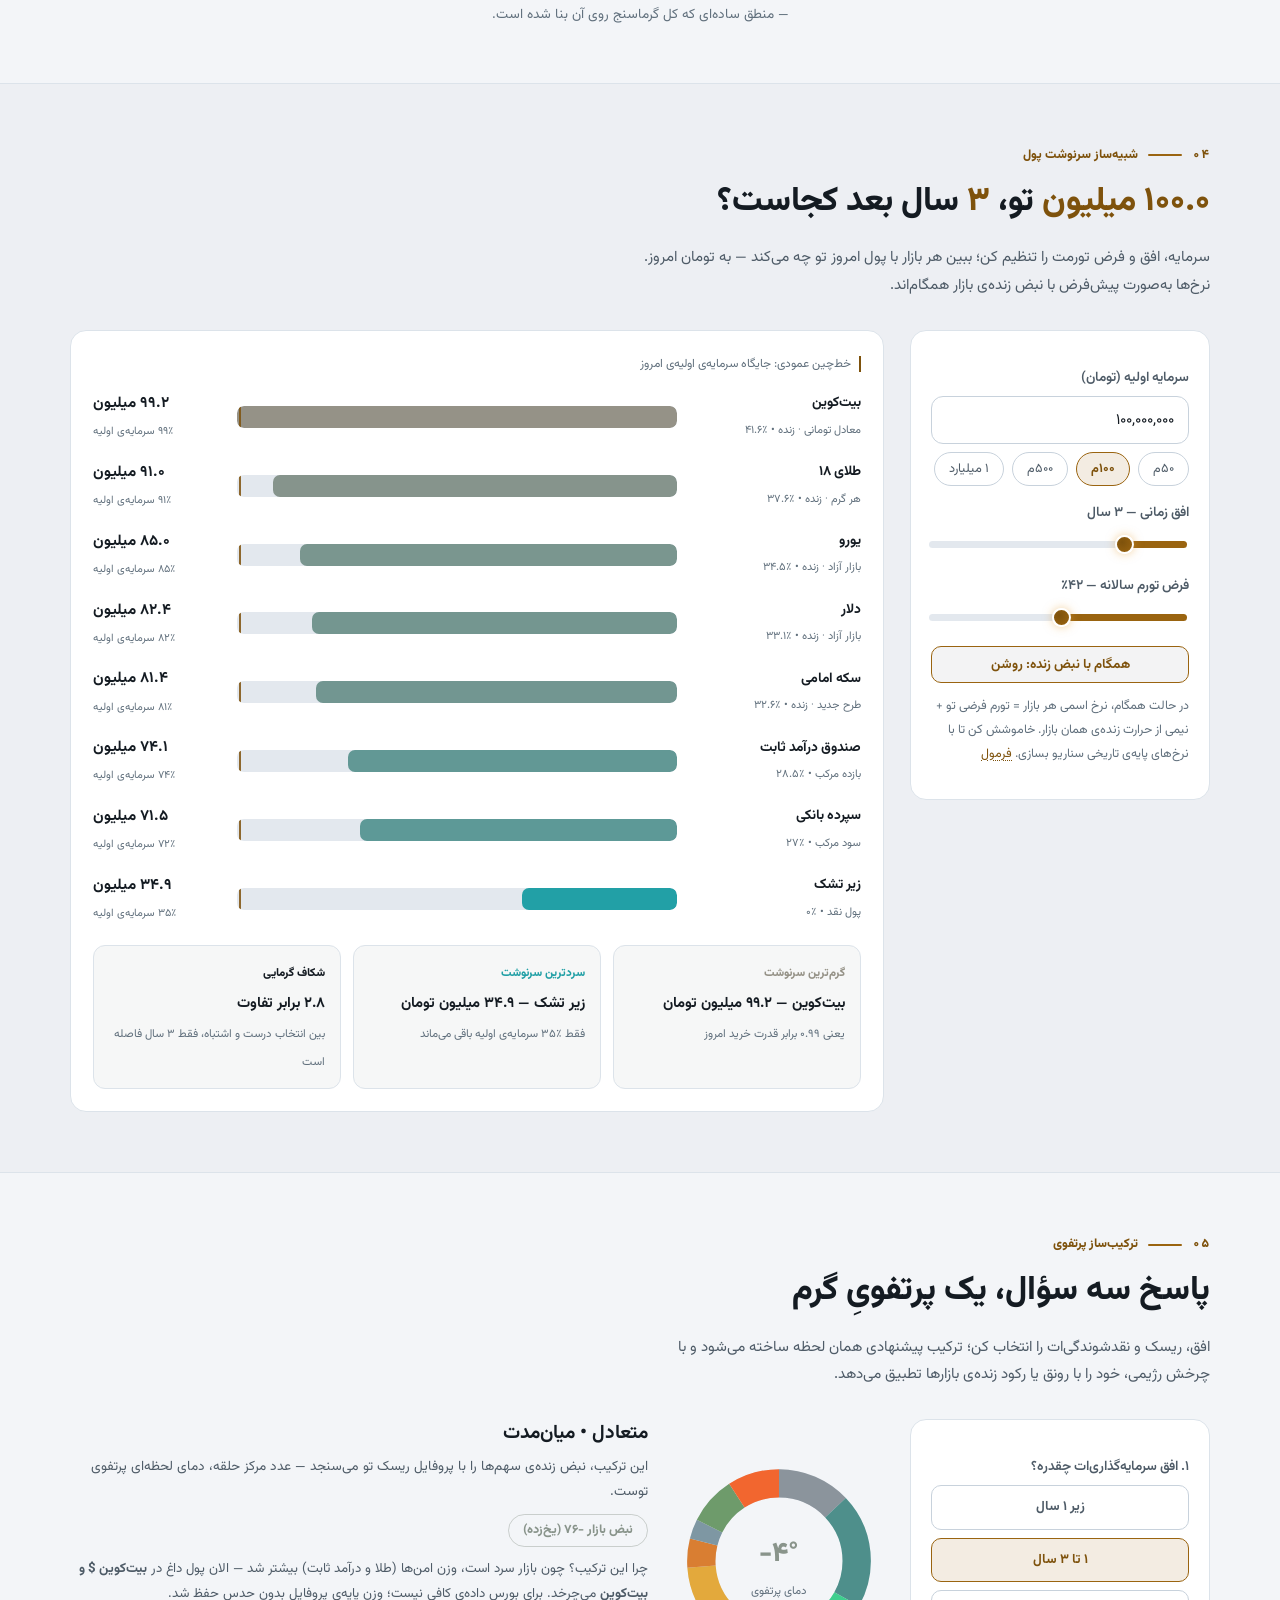
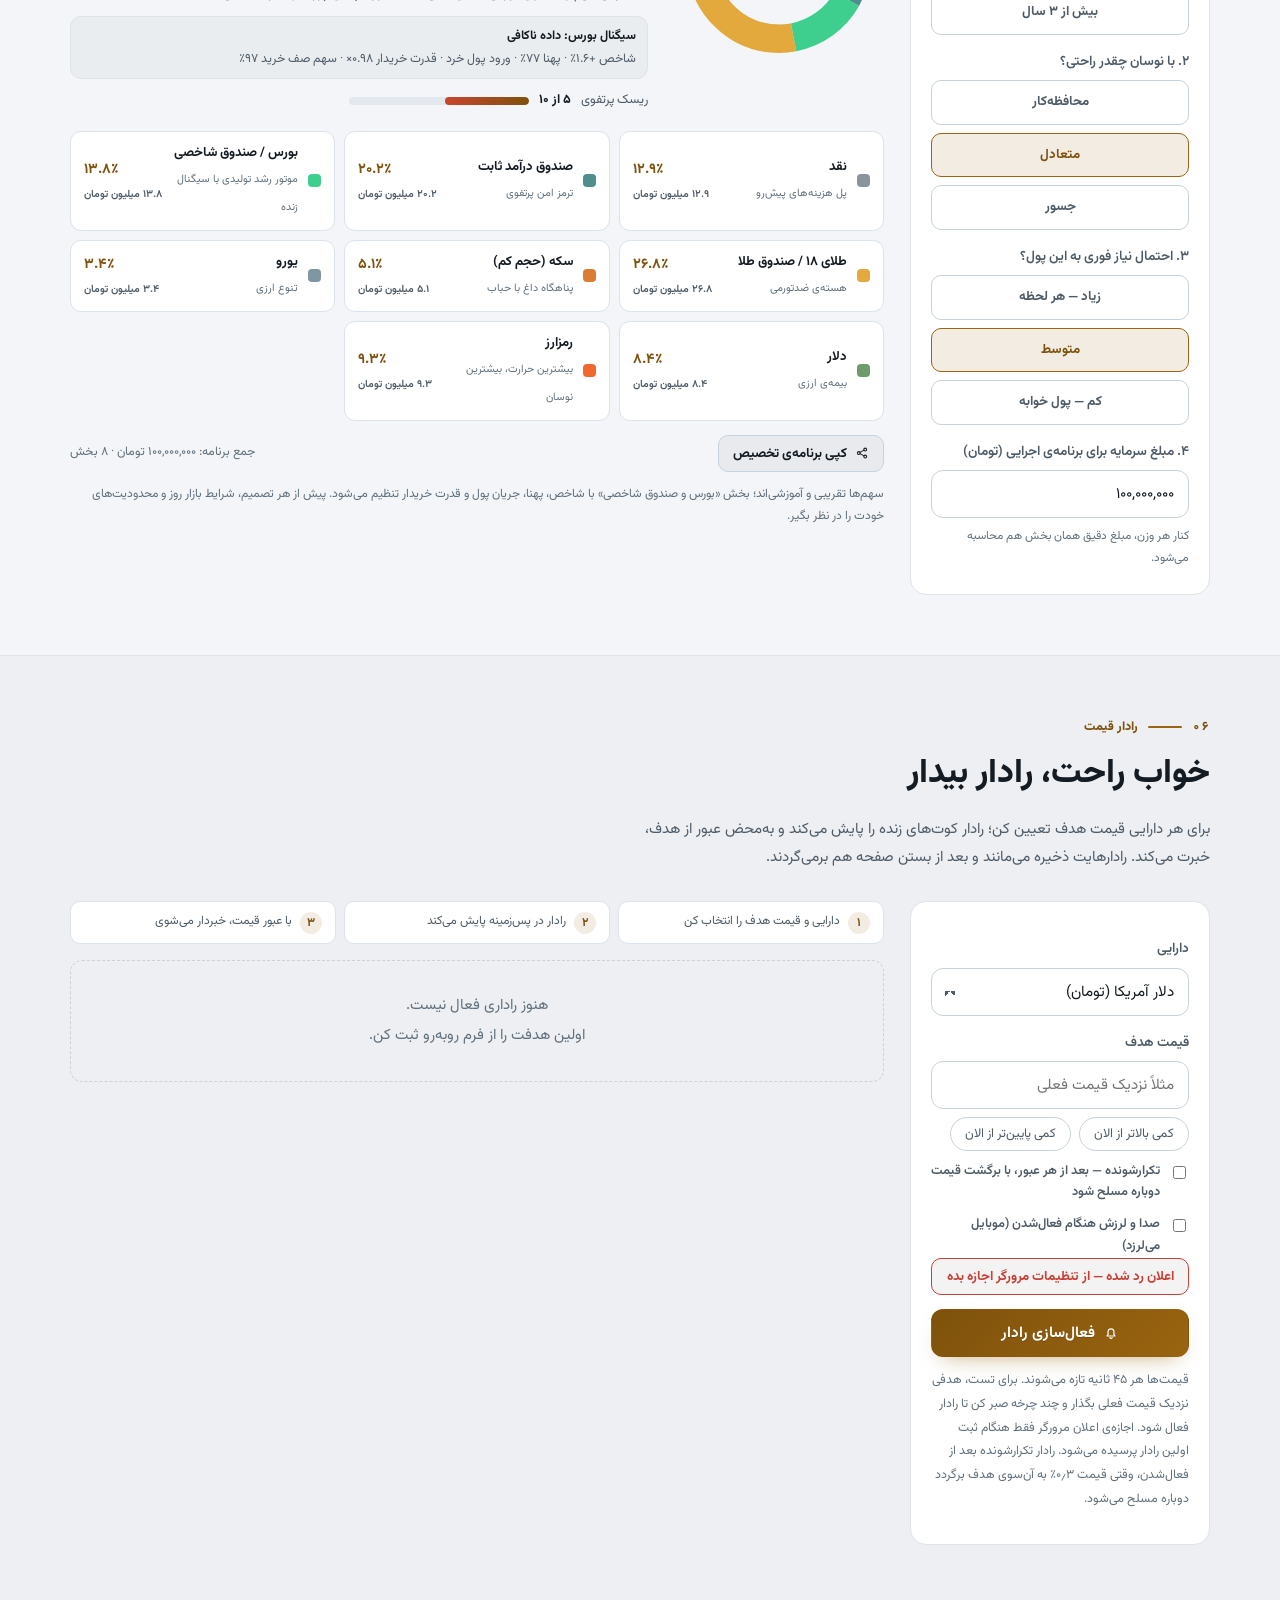
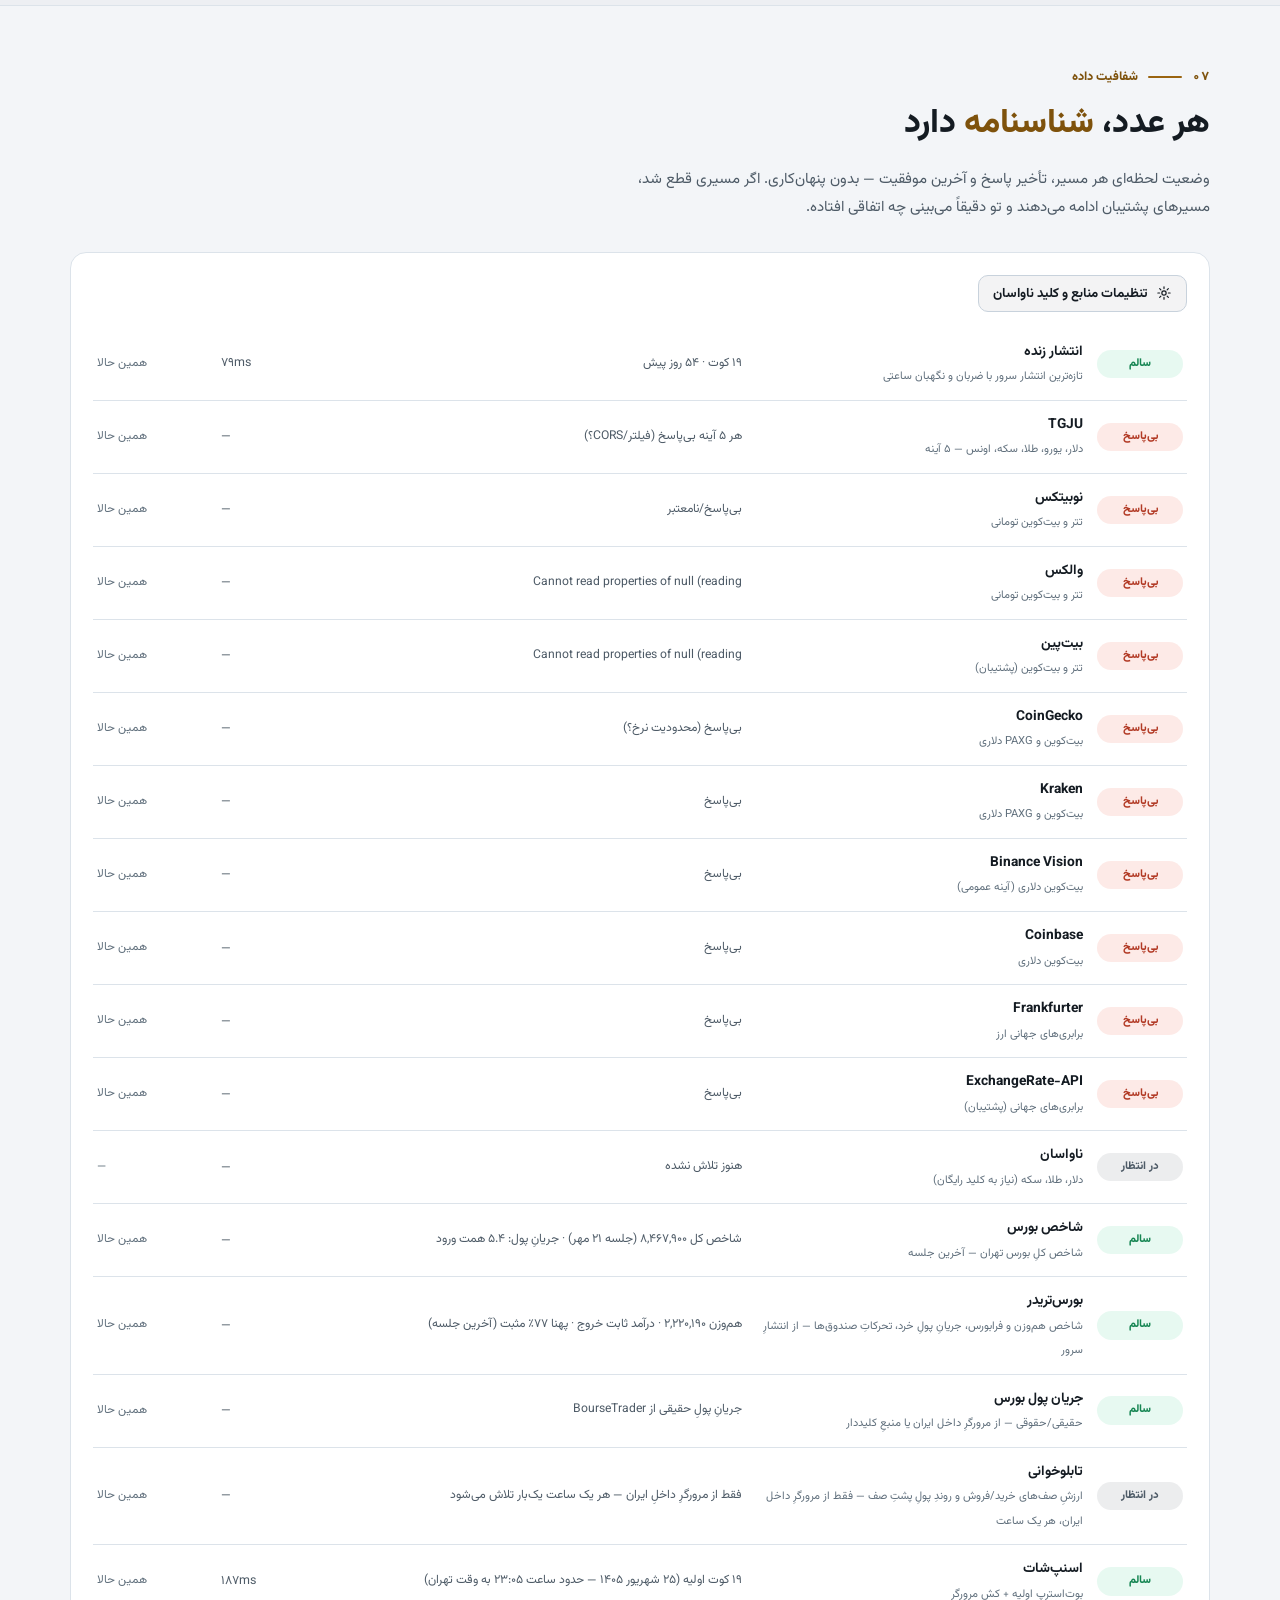
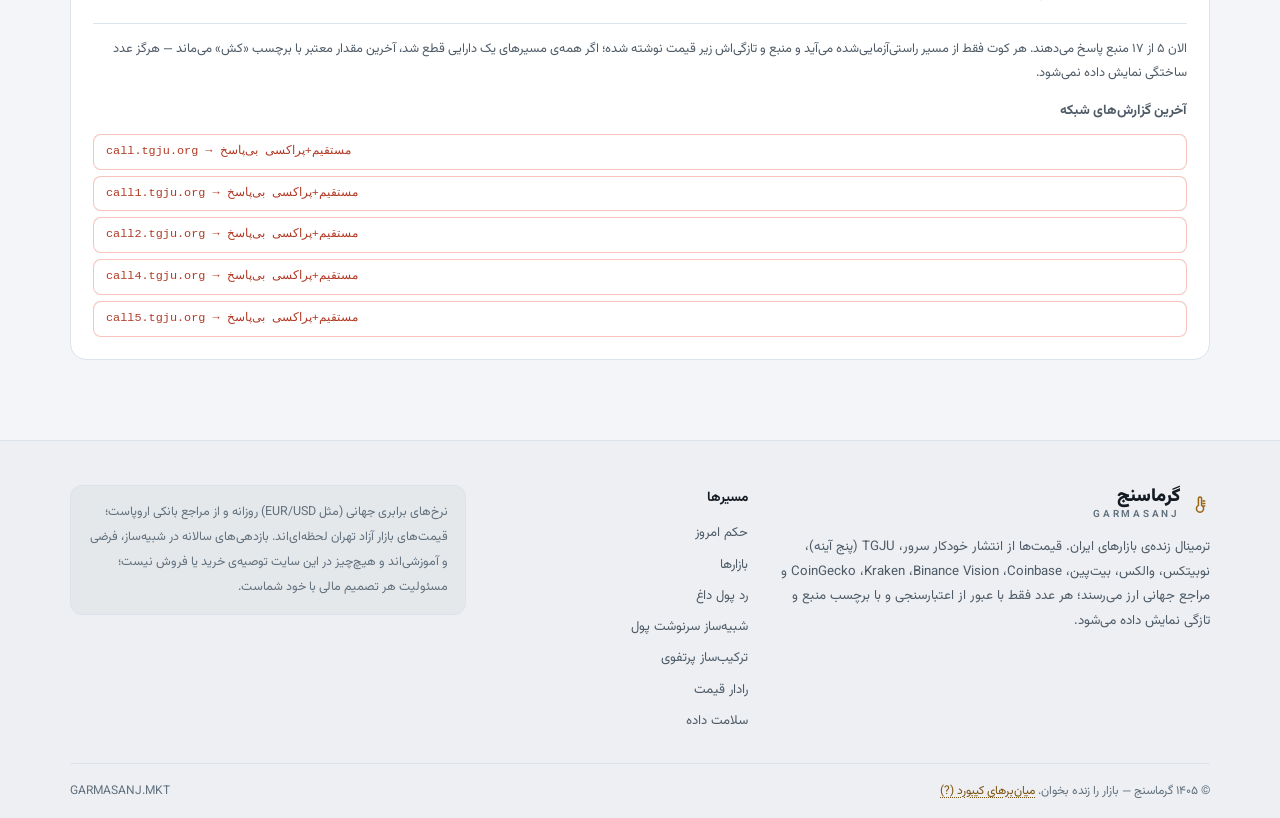
==== commit 0e83f145: "fix(review): رفعِ باگ‌های بازبینیِ عمیق + افزودنِ کارنامه‌ی حکم، جایگاه در بازه و برون‌بری CSV اصلاح" ====
--- a/index.html
+++ b/index.html
@@ -146,6 +146,8 @@
       <p class="sec-sub">موتور تصمیم، نبض بازار، پهنا، جریان پول داغ، حباب سکه و پریمیوم تتر را هر چرخه با داده‌ی زنده می‌سنجد و یک حکم روشن با دلیل و اقدام مشخص صادر می‌کند.</p>
     </div>
     <div class="rv" data-d="2" id="verdictBody" aria-live="polite"></div>
+    <!-- کارنامه‌ی حکم: خودسنجیِ روزانه — آیا حکمِ دیروز با بازارِ بعدش هم‌جهت بود؟ -->
+    <div class="rv" data-d="2" id="verdictJournal" aria-live="polite"></div>
     <div class="rv">
       <h3 class="sub-h">زنجیره‌ی اقتصاد — از اونس تا سکه</h3>
       <p class="sub-s">هر حلقه از حلقه‌ی قبلی ساخته می‌شود؛ اگر حلقه‌ای از زنجیره جدا شد، یعنی یا فرصت ارزشی است یا هیجان.</p>
@@ -255,6 +257,7 @@
       <div class="markets-tools">
         <label class="search"><svg class="ic s14"><use href="#i-search"/></svg><input id="qsearch" type="search" placeholder="جست‌وجو (/)" autocomplete="off" aria-label="جست‌وجوی دارایی"></label>
         <button class="btn btn-ghost sm" id="compareBtn" type="button" title="مقایسه‌ی دو دارایی روی یک نمودار (c)"><svg class="ic s16"><use href="#i-cmp"/></svg>مقایسه</button>
+        <button class="btn btn-ghost sm" id="csvBtn" type="button" title="برون‌بری همه‌ی کوت‌های فعلی به‌صورت CSV" aria-label="برون‌بری CSV"><svg class="ic s16"><use href="#i-code"/></svg>CSV</button>
       </div>
       <div class="markets-meta"><span id="quotesCount"></span><span id="marketsUpdated">—</span></div>
     </div>
@@ -407,6 +410,7 @@
         </div>
         <label class="check"><input type="checkbox" id="radarRepeat"><span>تکرارشونده — بعد از هر عبور، با برگشت قیمت دوباره مسلح شود</span></label>
         <label class="check"><input type="checkbox" id="radarSound"><span>صدا و لرزش هنگام فعال‌شدن (موبایل می‌لرزد)</span></label>
+        <button type="button" class="btn btn-ghost sm btn-wide" id="radarNotifyBtn">اعلان مرورگر…</button>
         <div class="spacer" aria-hidden="true"></div>
         <button class="btn btn-primary btn-wide" id="radarAdd" type="button"><svg class="ic s16"><use href="#i-bell"/></svg>فعال‌سازی رادار</button>
         <p class="micro">قیمت‌ها هر ۴۵ ثانیه تازه می‌شوند. برای تست، هدفی نزدیک قیمت فعلی بگذار و چند چرخه صبر کن تا رادار فعال شود. اجازه‌ی اعلان مرورگر فقط هنگام ثبت اولین رادار پرسیده می‌شود. رادار تکرارشونده بعد از فعال‌شدن، وقتی قیمت ۰٫۳٪ به آن‌سوی هدف برگردد دوباره مسلح می‌شود.</p>
--- a/assets/css/main.css
+++ b/assets/css/main.css
@@ -97,6 +97,7 @@
 .btn-ghost:hover{border-color:var(--gold);background:var(--gold-dim)}
 .btn.sm{padding:7px 14px;font-size:.83rem;border-radius:10px}
 .btn.on{border-color:var(--gold);color:var(--gold2)}
+.btn.warn-state{border-color:var(--down);color:var(--down)}
 .icon-btn{padding:9px 11px}
 .field{width:100%;background:var(--field);border:1px solid var(--line2);border-radius:12px;color:var(--txt);
   font-family:var(--font);font-size:.95rem;padding:11px 14px;transition:border-color .2s}
@@ -924,6 +925,57 @@
 .tk-link{font-size:.72rem;color:var(--gold2);text-decoration:none;border:1px solid var(--line2);border-radius:999px;padding:3px 10px;background:var(--tint2);white-space:nowrap}
 .tk-link:hover{border-color:var(--gold);background:var(--gold-dim)}
 
+/* ============ کارنامه‌ی حکم (خودسنجیِ روزانه) ============ */
+.vj{
+  margin-top:14px;padding:14px 16px;border-radius:var(--rad);
+  background:linear-gradient(135deg,var(--tint2),var(--field));
+  border:1px solid var(--line);
+}
+.vj.empty{display:flex;flex-direction:column;gap:6px}
+.vj.empty b{font-size:.92rem;font-weight:800}
+.vj.empty span{font-size:.78rem;color:var(--mut);line-height:1.9}
+.vj-head{display:flex;align-items:baseline;gap:10px;flex-wrap:wrap;margin-bottom:10px}
+.vj-head b{font-size:.92rem;font-weight:800}
+.vj-head span{font-size:.74rem;color:var(--dim)}
+.vj-stats{display:flex;gap:10px;flex-wrap:wrap;align-items:center}
+.vj-stat{
+  flex:1 1 150px;min-width:140px;background:var(--card);border:1px solid var(--line);
+  border-radius:12px;padding:9px 12px;display:flex;flex-direction:column;gap:2px;
+}
+.vj-stat small{font-size:.68rem;color:var(--dim)}
+.vj-stat b{font-size:1rem;font-weight:900}
+.vj-stat b.hot{color:var(--up)} .vj-stat b.mid{color:var(--gold2)} .vj-stat b.cold{color:var(--down)}
+.vj-stat span{font-size:.68rem;color:var(--mut)}
+.vj-actions{display:flex;gap:8px;flex-wrap:wrap}
+.vj-note{font-size:.72rem;color:var(--dim);line-height:2;margin:10px 0 0}
+.vj-note b{color:var(--mut)}
+.jt-wrap{overflow-x:auto;margin-top:10px}
+table.jt{width:100%;border-collapse:collapse;font-size:.76rem}
+table.jt th,table.jt td{padding:7px 9px;border-bottom:1px solid var(--line);text-align:right;white-space:nowrap}
+table.jt th{color:var(--dim);font-weight:700;font-size:.7rem;background:var(--tint2)}
+table.jt td.up{color:var(--up)} table.jt td.down{color:var(--down)} table.jt td.z{color:var(--mut)}
+.jt-y{color:var(--up);font-weight:800}
+.jt-x{color:var(--down);font-weight:800}
+.jt-n{color:var(--dim)}
+
+/* ============ نوارِ جایگاه قیمت در بازه (صدک) ============ */
+.pct-bar{
+  position:relative;height:8px;border-radius:5px;background:var(--track);
+  overflow:hidden;margin-top:8px;
+}
+.pct-bar::before{
+  content:"";position:absolute;inset:0;
+  background:linear-gradient(to left,rgba(255,107,94,.30),rgba(62,207,142,.30) 55%,rgba(62,207,142,.45));
+  opacity:.55;
+}
+.pct-bar i{
+  position:absolute;top:-2px;width:3px;height:12px;border-radius:2px;background:var(--gold2);
+  box-shadow:0 0 0 1px rgba(0,0,0,.35);translate:50% 0;
+}
+.am-hist-pct{display:flex;flex-direction:column;gap:2px;margin-top:6px;font-size:.76rem;color:var(--mut)}
+.am-hist-pct b{color:var(--txt)}
+.am-hist-pct .dim{color:var(--dim)}
+
 @media (max-width:900px){
   .bp-money-grid{grid-template-columns:1fr}
   .bp-money-grid .bp-panel{border-left:none;border-bottom:1px solid var(--line)}
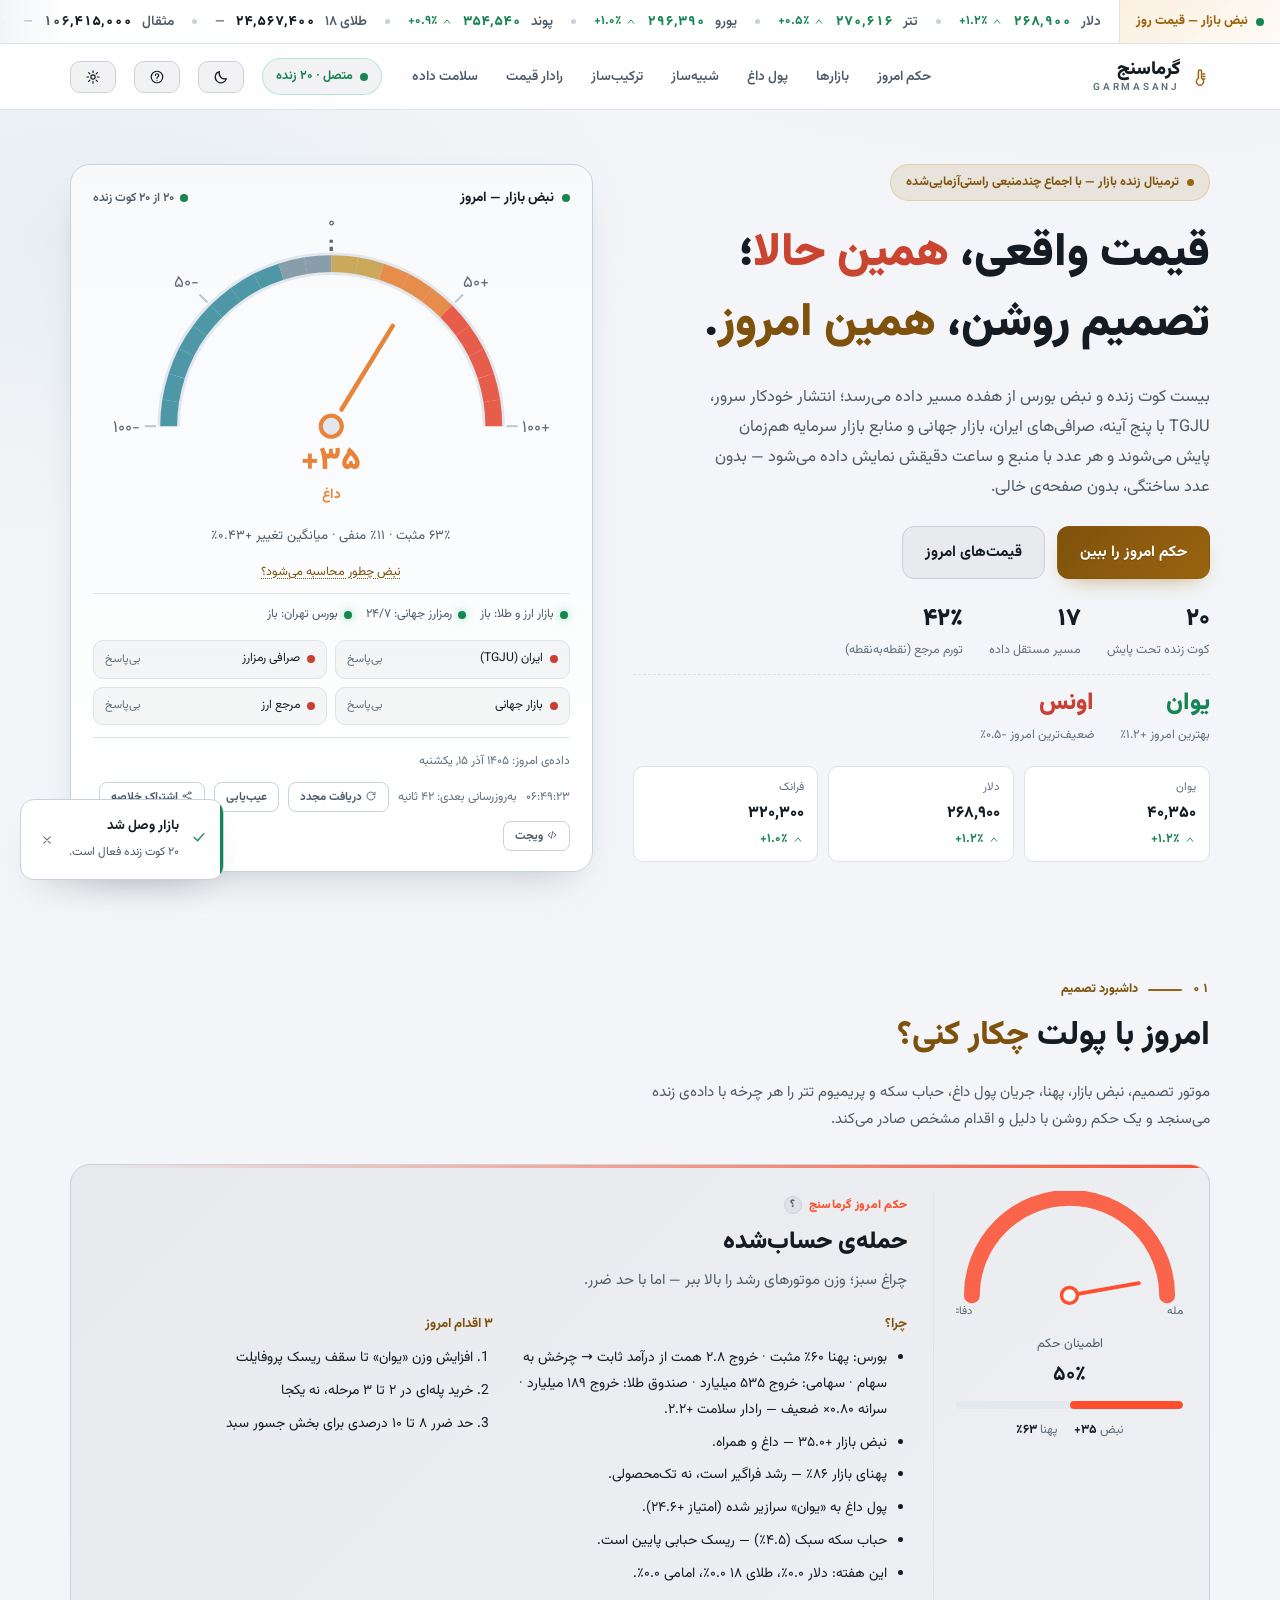
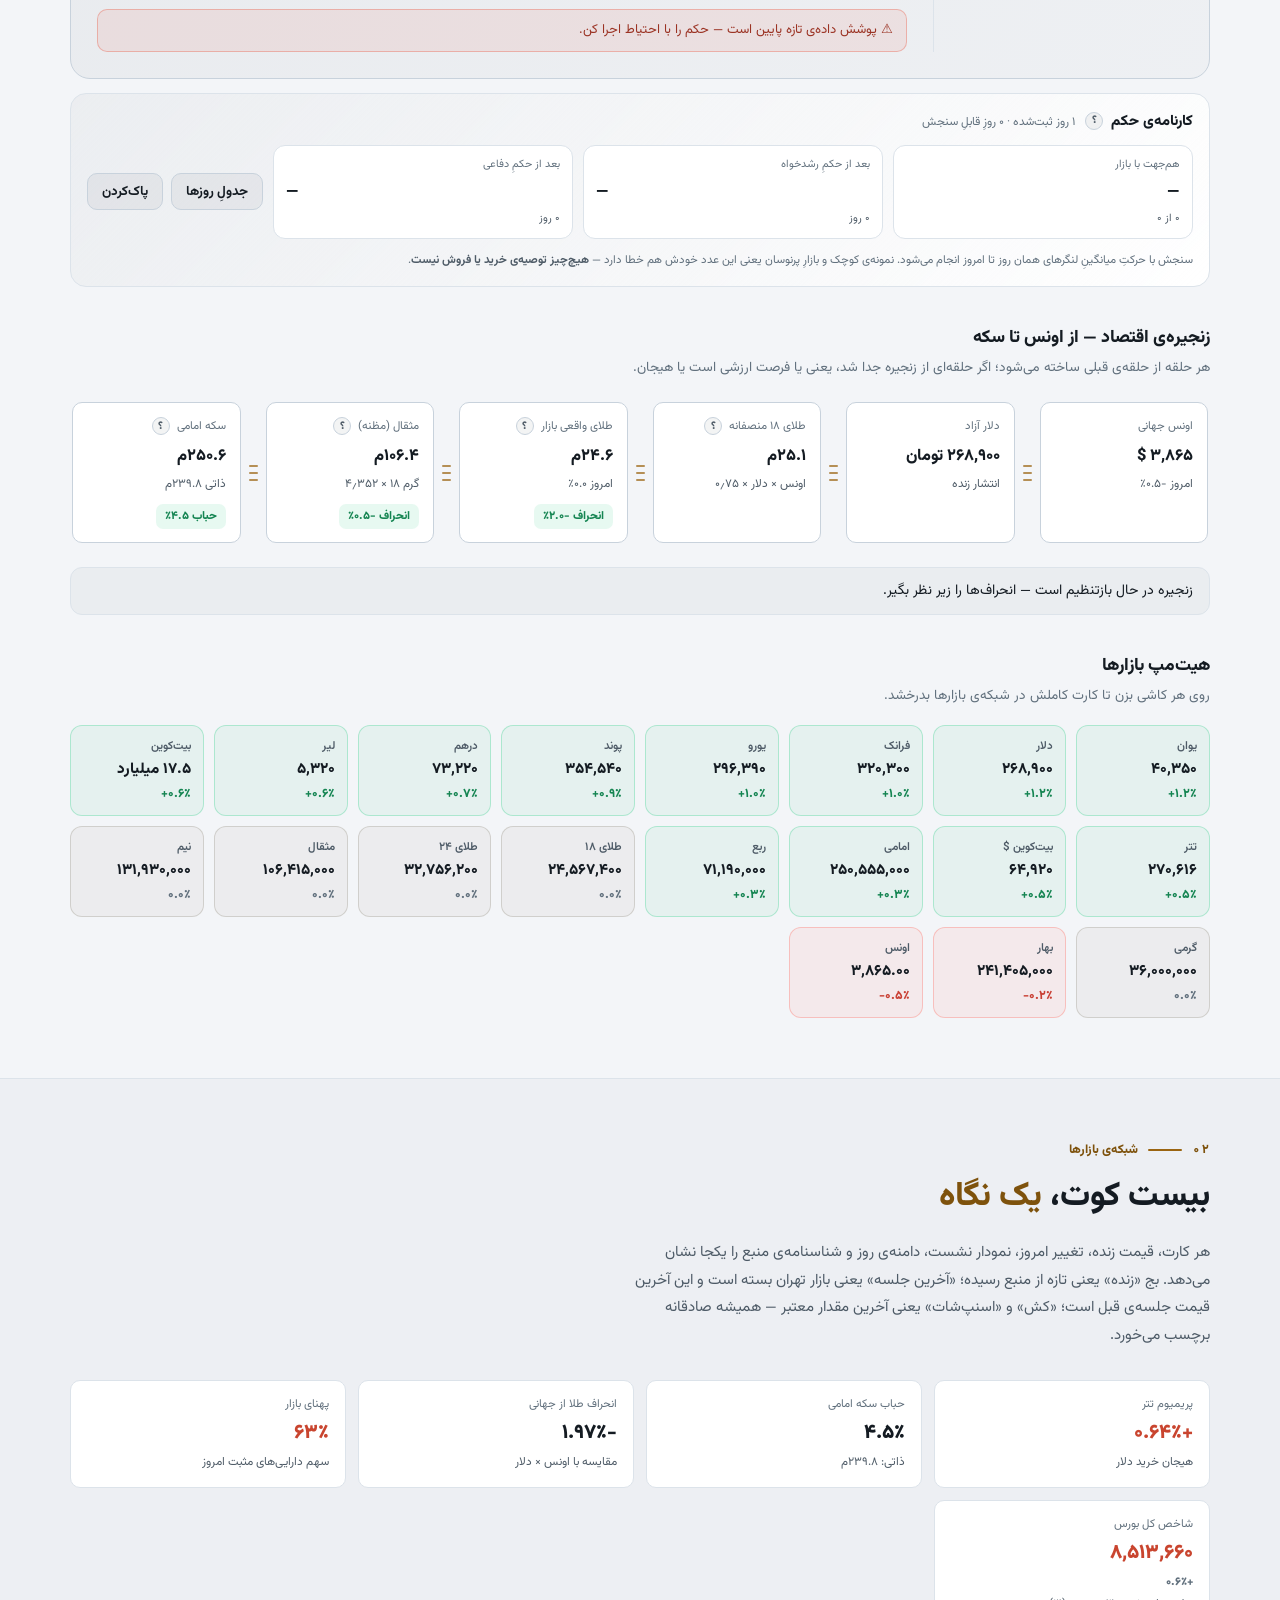
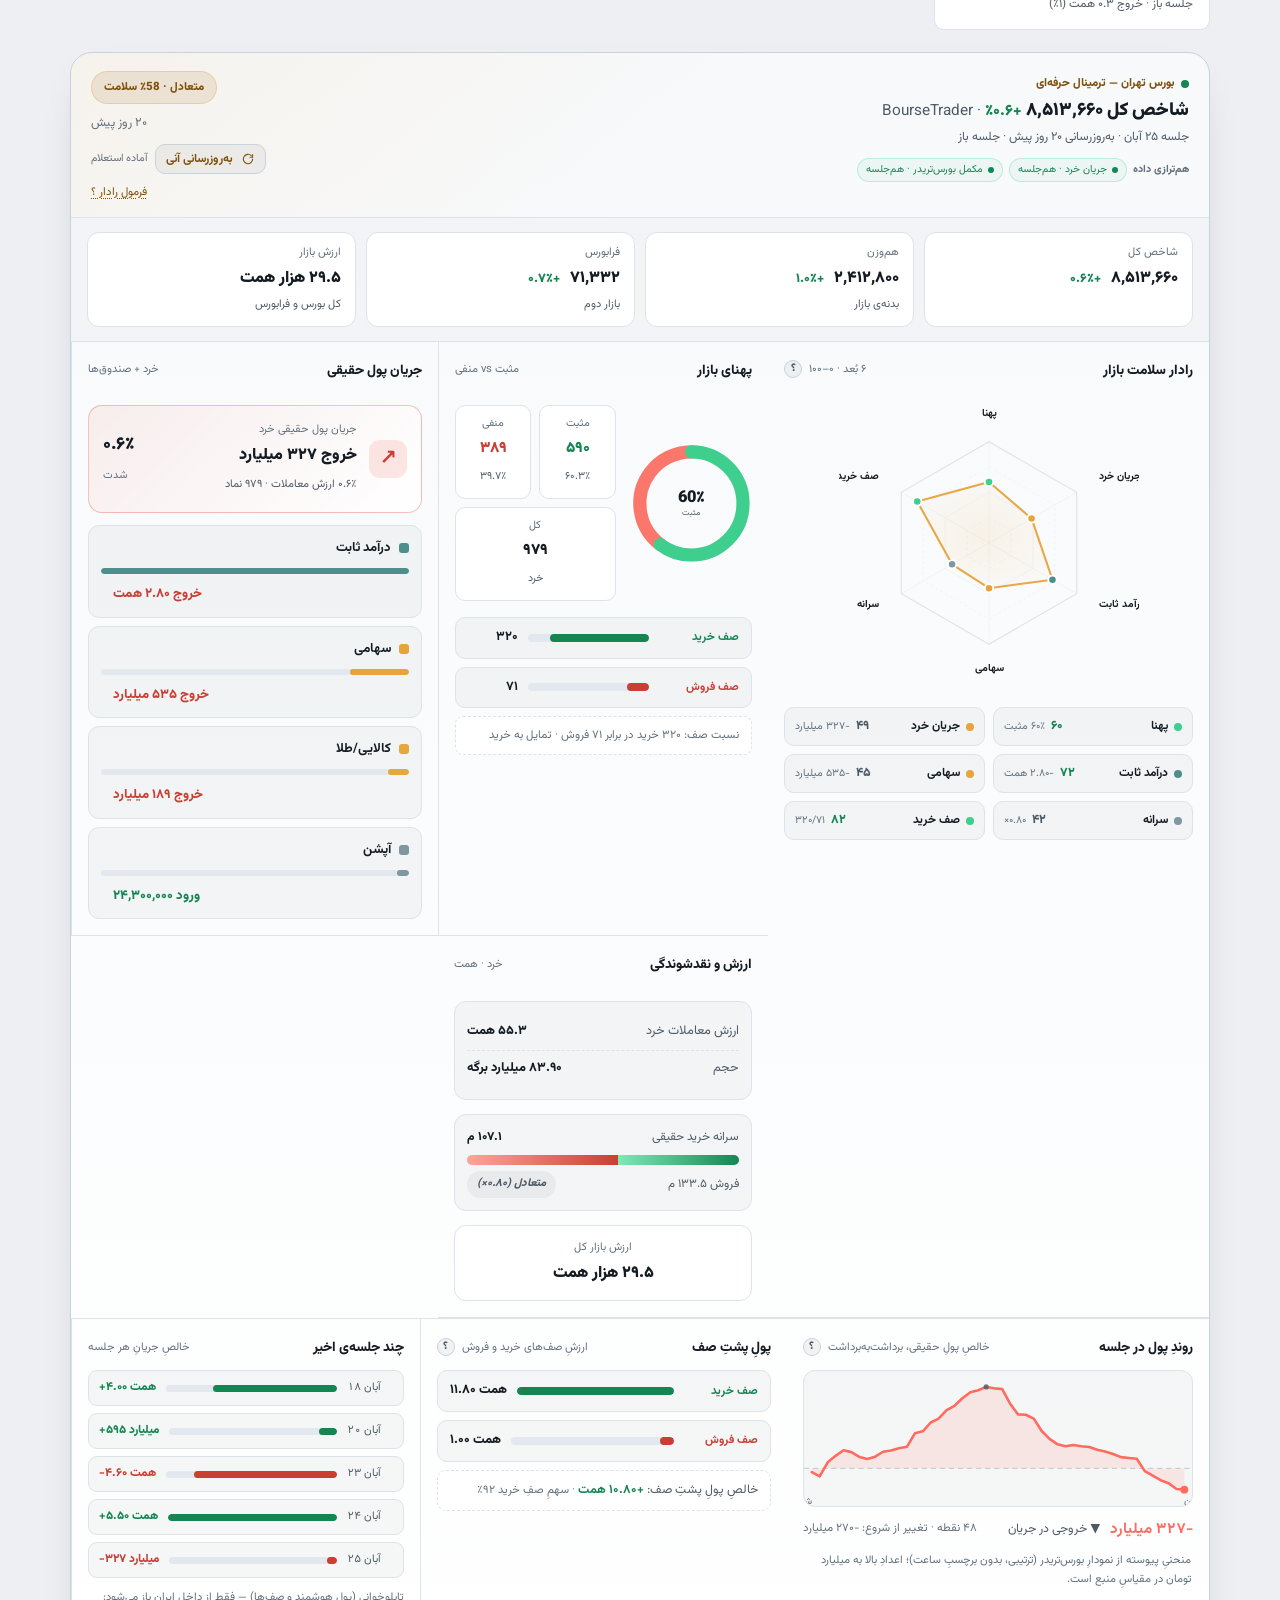
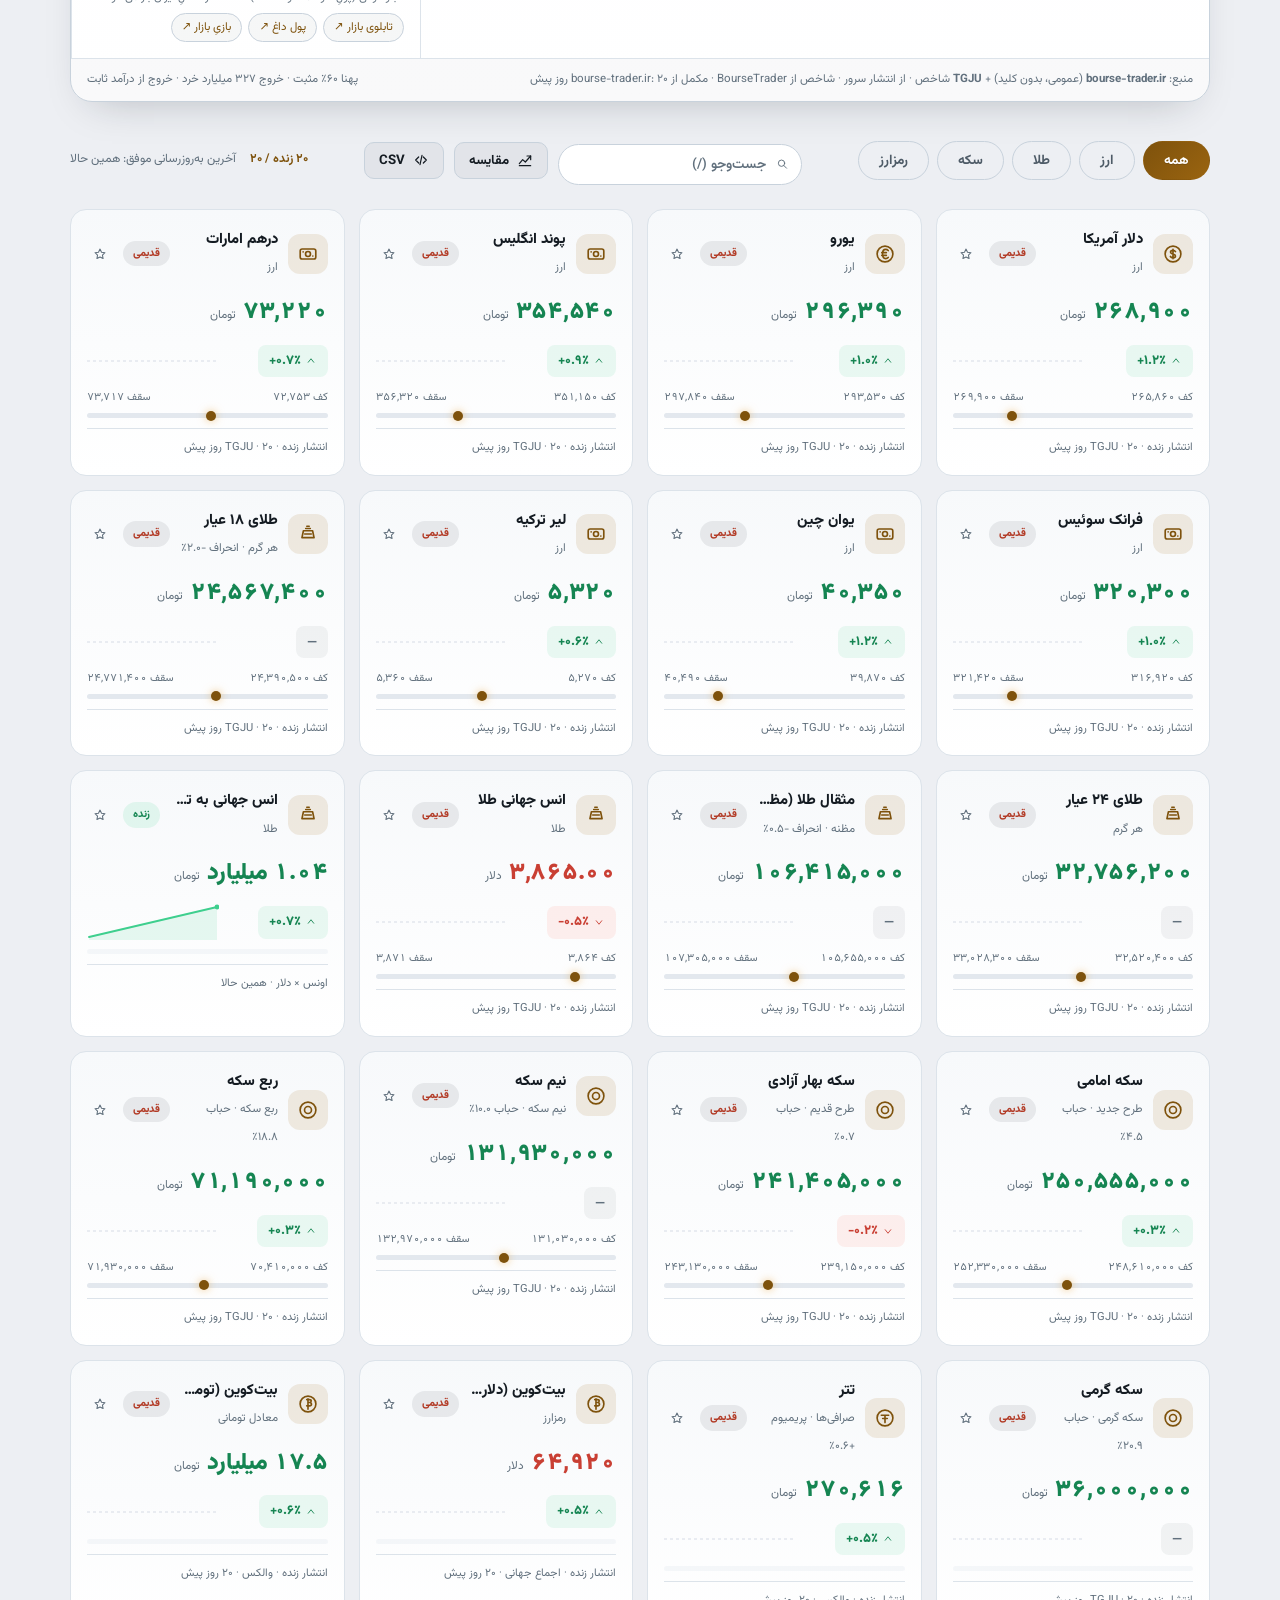
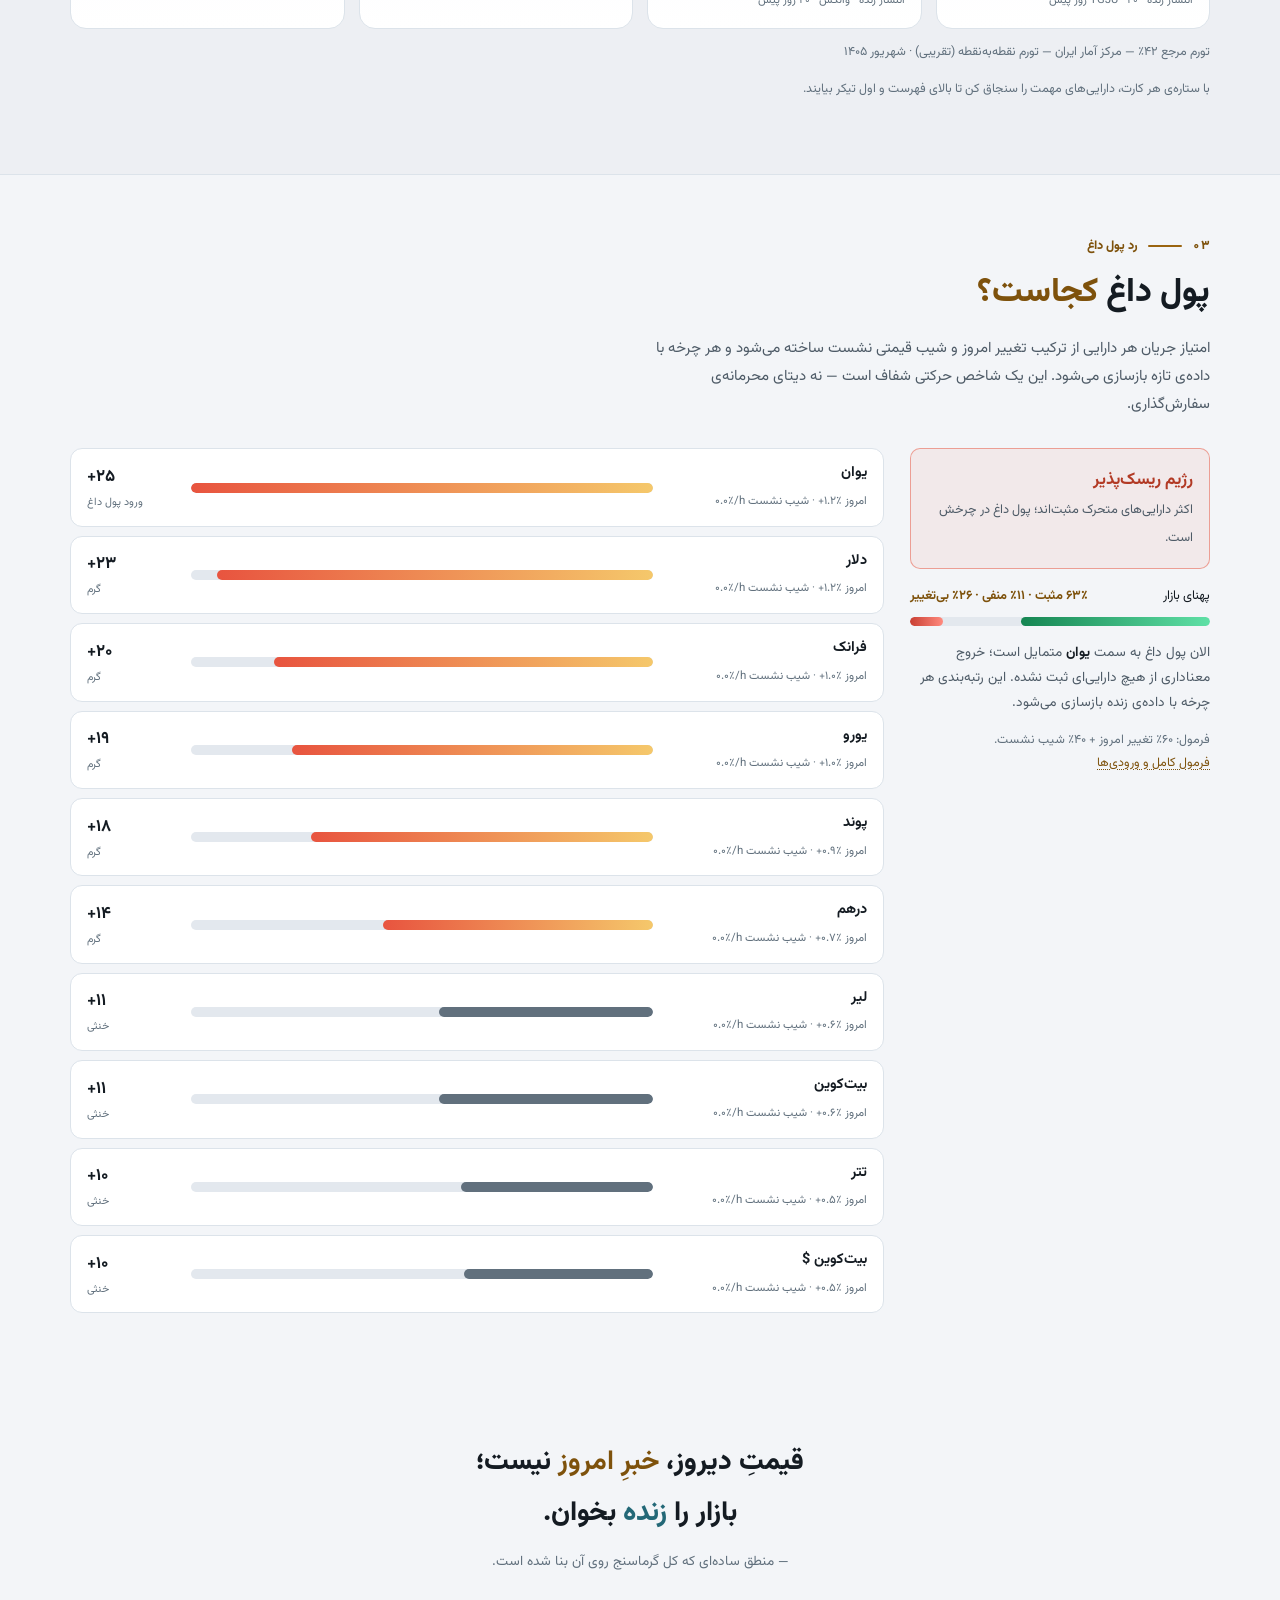
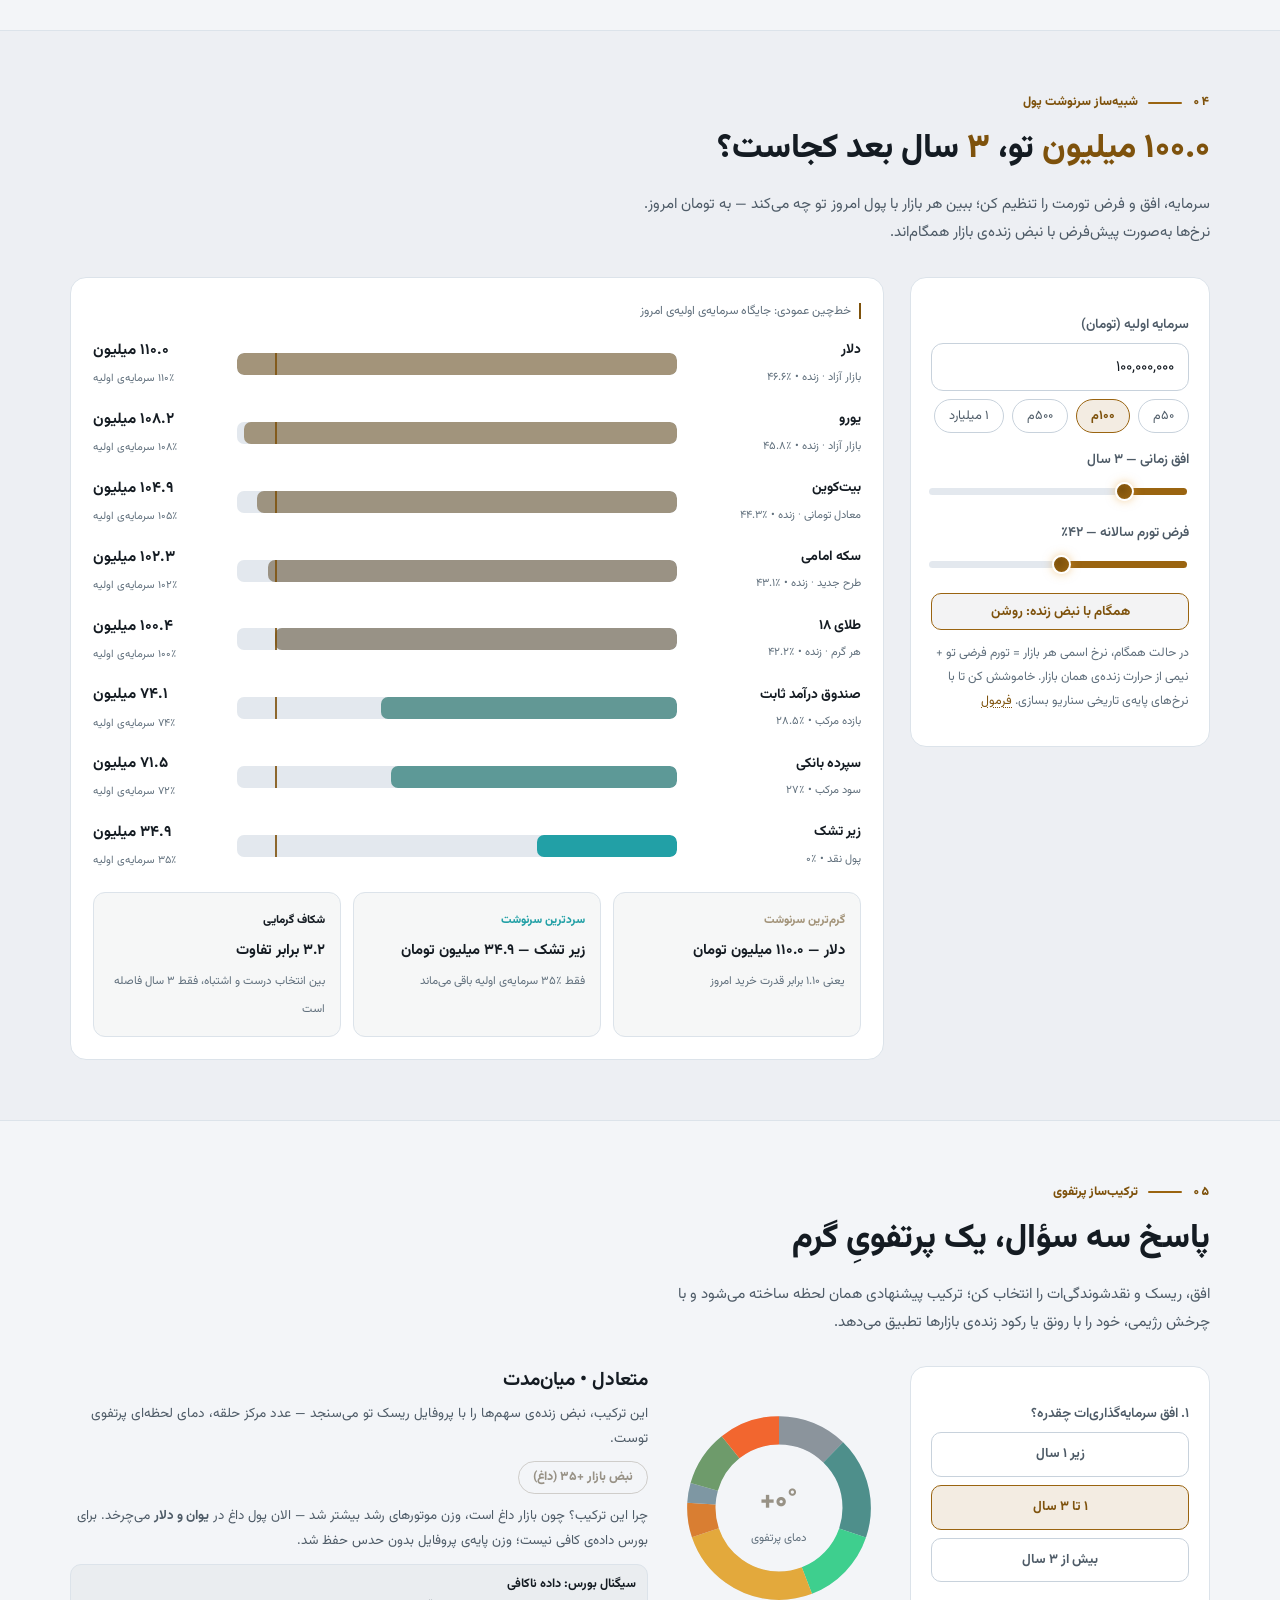
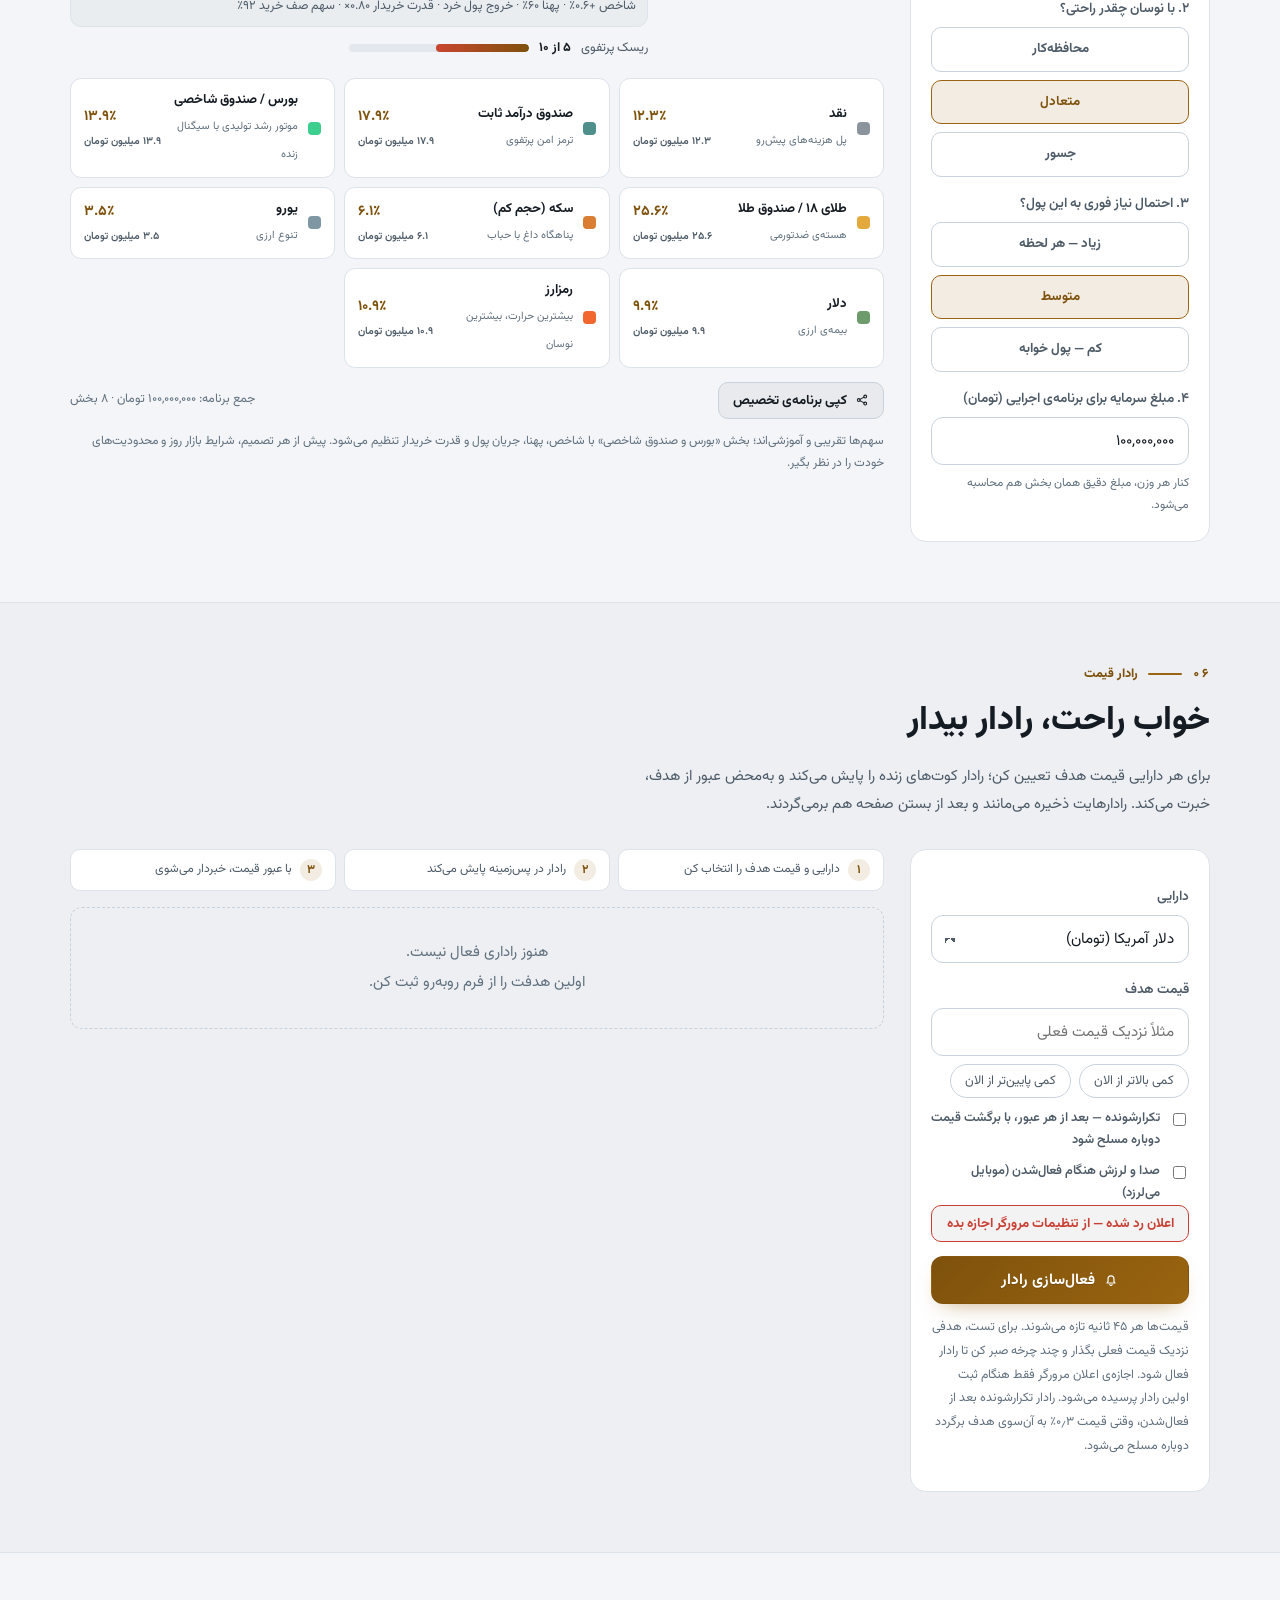
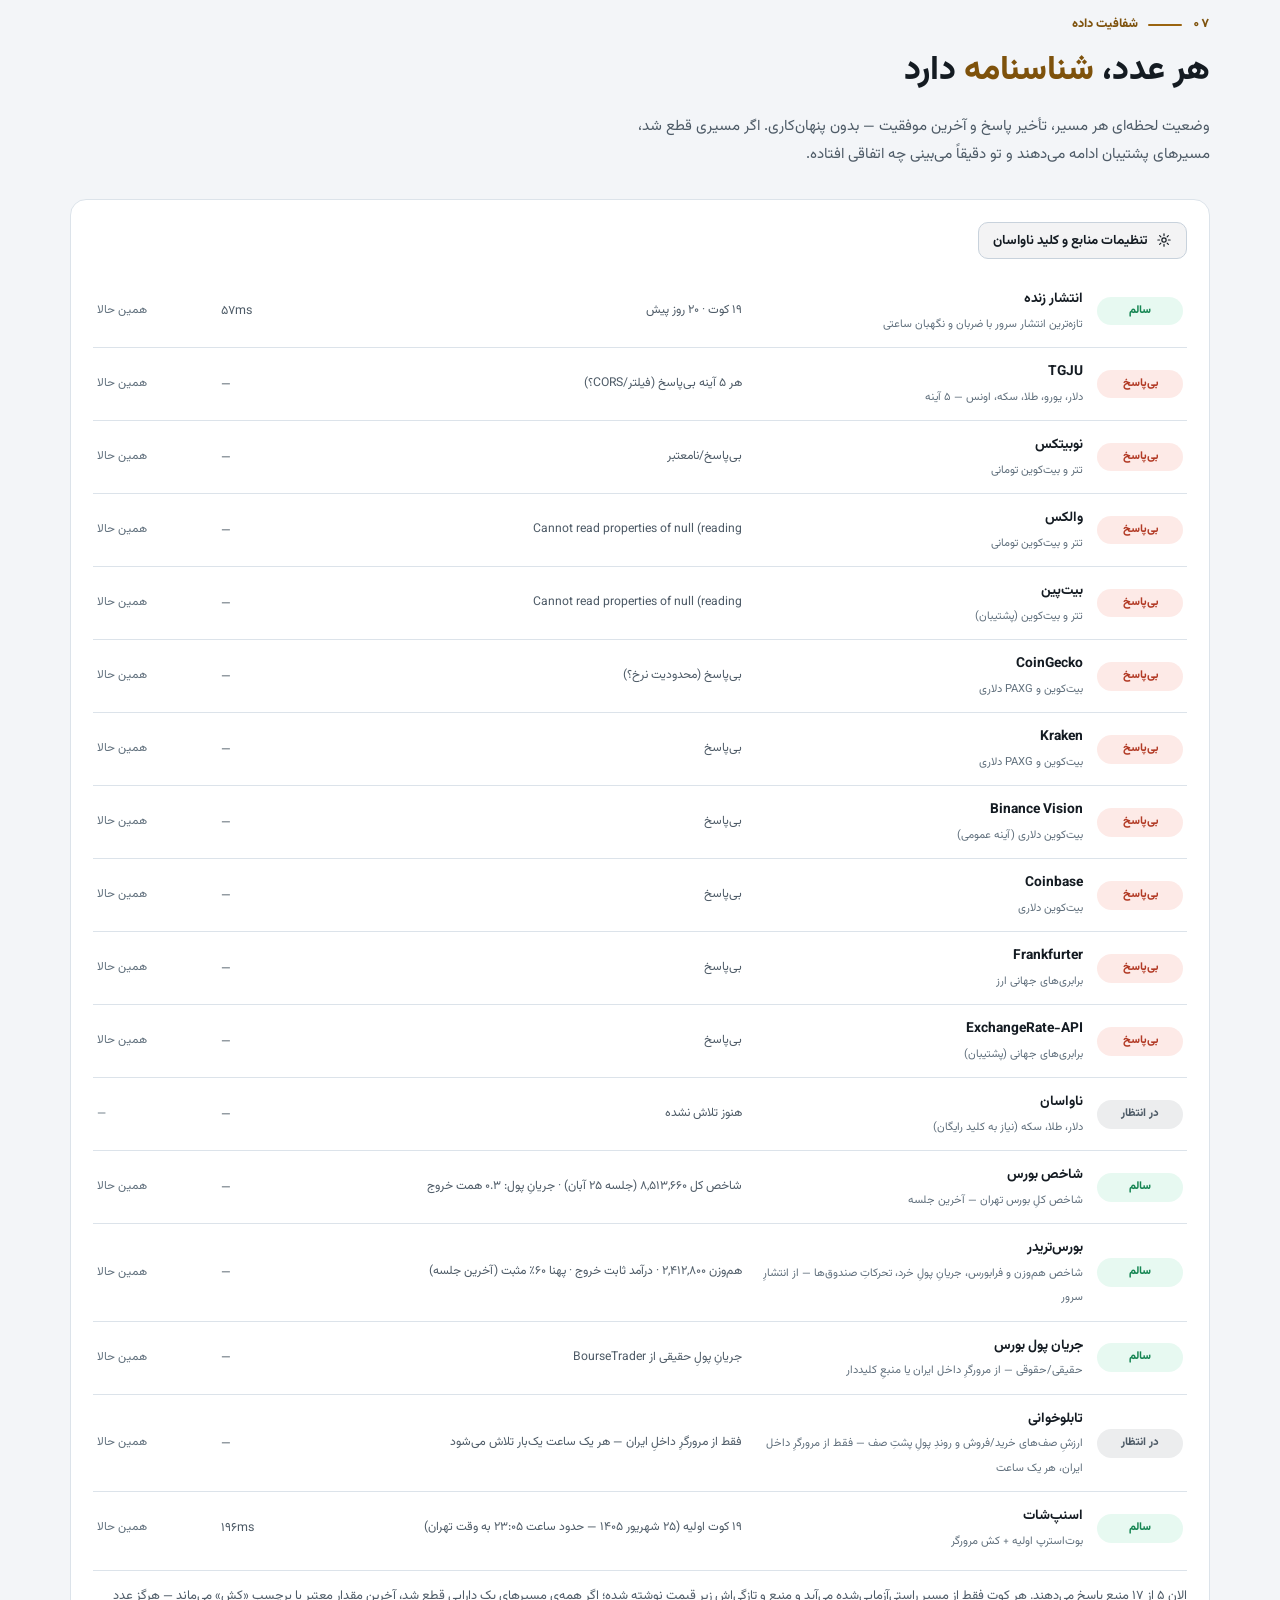
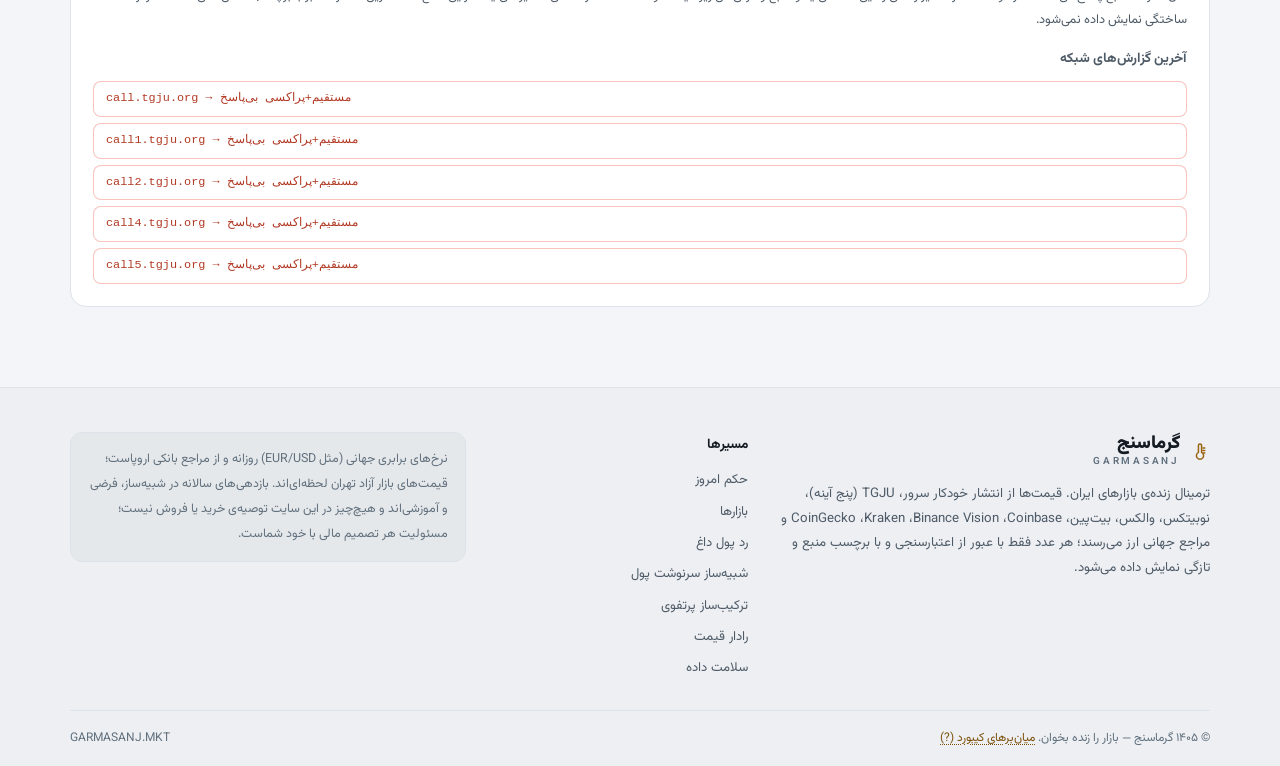
==== commit 66530563: "fix: align scoring with session freshness Co-authored-by: arena-agent <297053741+arena-agent@users.n" ====
--- a/index.html
+++ b/index.html
@@ -178,6 +178,7 @@
           <span class="bp-kicker"><i class="live-dot"></i>بورس تهران — ترمینال حرفه‌ای</span>
           <b id="bourseProTitle">نبض بازار سرمایه</b>
           <div class="bp-meta" id="bourseProMeta">در انتظار انتشار سرور…</div>
+          <div class="bp-alignment" id="bourseProAlignment" role="status" aria-live="polite"></div>
         </div>
         <div class="bp-head-side">
           <span class="bp-badge" id="bourseProBadge">—</span>
--- a/assets/css/main.css
+++ b/assets/css/main.css
@@ -263,6 +263,7 @@
 .heat-tile{border:1px solid var(--line2);border-radius:12px;padding:11px 12px;text-align:right;cursor:pointer;
   font-family:var(--font);color:var(--txt);transition:transform .15s,box-shadow .2s;background:var(--card)}
 .heat-tile:hover{transform:translateY(-2px);box-shadow:var(--sh)}
+.heat-tile.stale .ht-p{color:var(--dim)}
 .ht-n{display:block;font-size:.72rem;color:var(--mut);font-weight:600}
 .ht-p{display:block;font-weight:800;font-size:.95rem;margin:2px 0}
 .ht-d{font-size:.78rem;font-weight:800}
@@ -681,6 +682,14 @@
 .bp-head-main b{font-size:1.15rem;font-weight:900;display:block;line-height:1.4}
 .bp-head-main b small.up{color:var(--up)} .bp-head-main b small.down{color:var(--down)} .bp-head-main b small.z{color:var(--dim)}
 .bp-meta{font-size:.76rem;color:var(--mut);margin-top:3px}
+.bp-alignment{display:flex;align-items:center;gap:6px;flex-wrap:wrap;margin-top:8px}
+.bp-alignment-label{font-size:.65rem;color:var(--dim);font-weight:800}
+.bp-align-chip{display:inline-flex;align-items:center;gap:5px;border:1px solid var(--line);border-radius:999px;padding:4px 8px;background:var(--tint2);font-size:.65rem;line-height:1.35;color:var(--mut);white-space:normal;max-width:100%;text-align:right}
+.bp-align-chip:before{content:"";width:6px;height:6px;border-radius:50%;background:var(--dim);flex-shrink:0}
+.bp-align-chip.ok{color:var(--up);border-color:rgba(62,207,142,.28);background:rgba(62,207,142,.06)}
+.bp-align-chip.ok:before{background:var(--up)}
+.bp-align-chip.warn{color:var(--gold2);border-color:rgba(232,163,61,.3);background:rgba(232,163,61,.07)}
+.bp-align-chip.warn:before{background:var(--gold2)}
 .bp-head-side{display:flex;flex-direction:column;gap:8px;align-items:flex-end}
 .bp-refresh-wrap{display:flex;align-items:center;gap:8px;flex-wrap:wrap;justify-content:flex-end}
 .bp-refresh{padding:5px 10px!important;font-size:.74rem!important;color:var(--gold2)}
